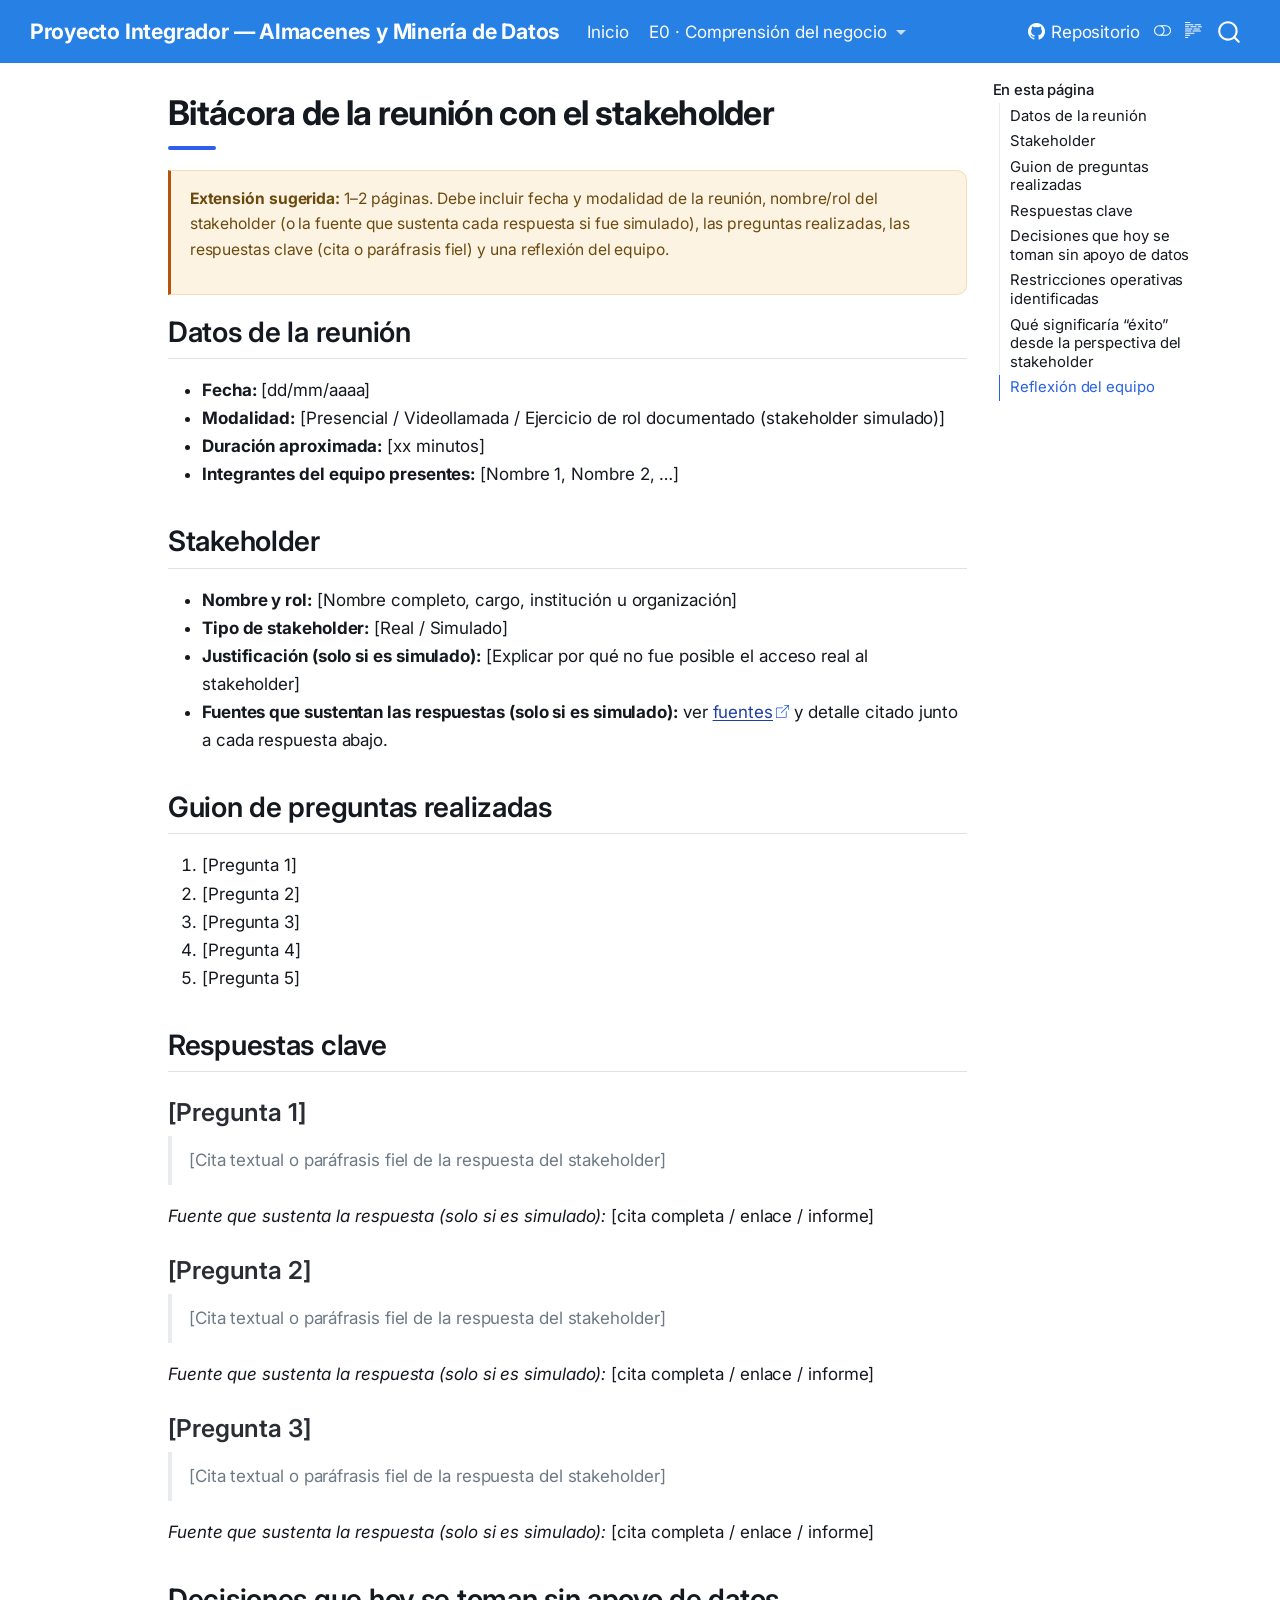
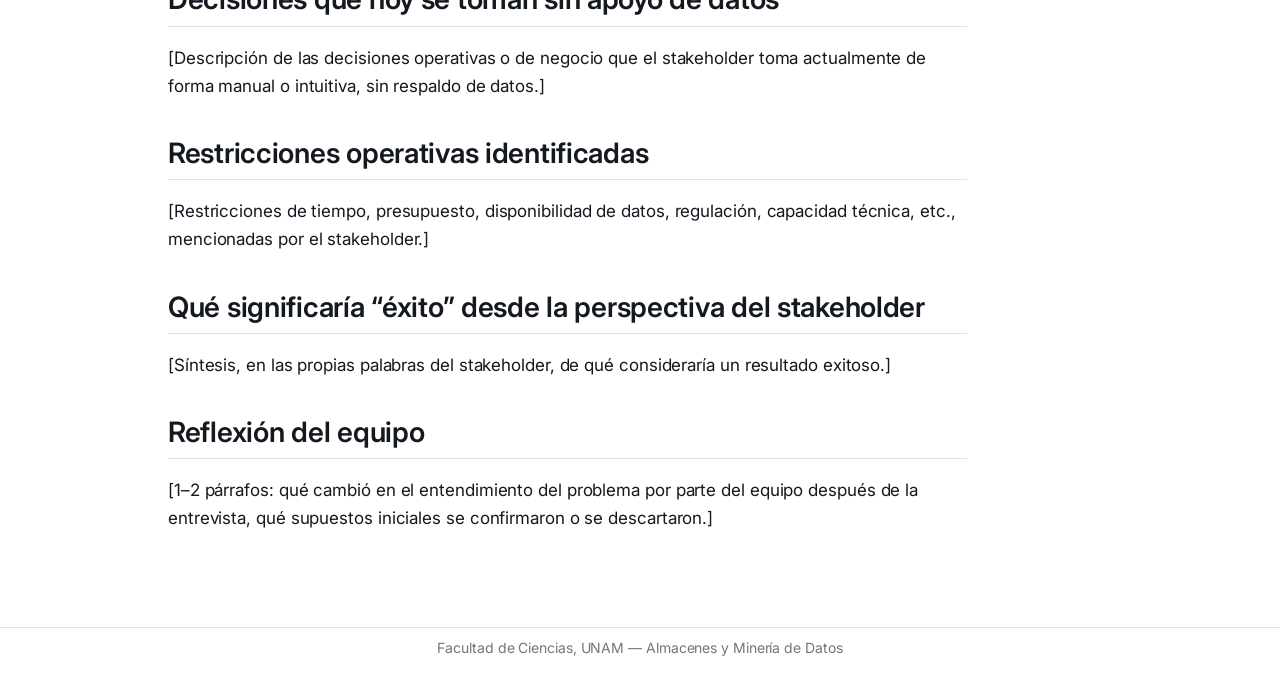
==== docs/entregas/E0_comprension_negocio/bitacora.html @ 03efceea "Agrega la URL de GitHub Pages en README y configuración del sitio" ====
<!DOCTYPE html>
<html xmlns="http://www.w3.org/1999/xhtml" lang="en" xml:lang="en"><head>

<meta charset="utf-8">
<meta name="generator" content="quarto-1.10.18">

<meta name="viewport" content="width=device-width, initial-scale=1.0, user-scalable=yes">


<title>Bitácora de la reunión con el stakeholder – Proyecto Integrador — Almacenes y Minería de Datos</title>
<style>
/* Default styles provided by pandoc.
** See https://pandoc.org/MANUAL.html#variables-for-html for config info.
*/
span.smallcaps{font-variant: small-caps;}
div.columns{display: flex; gap: 1.5em;}
div.column{flex: auto;}
@media screen {
div.columns{gap: min(4vw, 1.5em);}
div.column{overflow-x: auto;}
}
div.hanging-indent{margin-left: 1.5em; text-indent: -1.5em;}
ul.task-list{list-style: none;}
ul.task-list li input[type="checkbox"] {
  width: 0.8em;
  margin: 0 0.8em 0.2em -1em; /* quarto-specific, see https://github.com/quarto-dev/quarto-cli/issues/4556 */ 
  vertical-align: middle;
}
</style>


<script src="../../site_libs/quarto-nav/quarto-nav.js"></script>
<script src="../../site_libs/clipboard/clipboard.min.js"></script>
<script src="../../site_libs/quarto-search/autocomplete.umd.js"></script>
<script src="../../site_libs/quarto-search/fuse.min.js"></script>
<script src="../../site_libs/quarto-search/quarto-search.js"></script>
<meta name="quarto:offset" content="../../">
<script src="../../site_libs/quarto-html/quarto.js" type="module"></script>
<script src="../../site_libs/quarto-html/tabsets/tabsets.js" type="module"></script>
<script src="../../site_libs/quarto-html/popper.min.js"></script>
<script src="../../site_libs/quarto-html/tippy.umd.min.js"></script>
<script src="../../site_libs/quarto-html/anchor.min.js"></script>
<link href="../../site_libs/quarto-html/tippy.css" rel="stylesheet">
<link href="../../site_libs/quarto-html/quarto-syntax-highlighting-64a204ab8560d761af7679ceaba22944.css" rel="stylesheet" class="quarto-color-scheme" id="quarto-text-highlighting-styles">
<link href="../../site_libs/quarto-html/quarto-syntax-highlighting-dark-b85bc7c33db8c58e0ec93c3465666fed.css" rel="stylesheet" class="quarto-color-scheme quarto-color-alternate" id="quarto-text-highlighting-styles">
<link href="../../site_libs/quarto-html/quarto-syntax-highlighting-64a204ab8560d761af7679ceaba22944.css" rel="stylesheet" class="quarto-color-scheme-extra" id="quarto-text-highlighting-styles">
<script src="../../site_libs/bootstrap/bootstrap.min.js"></script>
<link href="../../site_libs/bootstrap/bootstrap-icons.css" rel="stylesheet">
<link href="../../site_libs/bootstrap/bootstrap-992c26c3758a33fb656dcbf149d3029e.min.css" rel="stylesheet" append-hash="true" class="quarto-color-scheme" id="quarto-bootstrap" data-mode="light">
<link href="../../site_libs/bootstrap/bootstrap-dark-83090dfd5af3d8a99019d929be71c9c3.min.css" rel="stylesheet" append-hash="true" class="quarto-color-scheme quarto-color-alternate" id="quarto-bootstrap" data-mode="dark">
<link href="../../site_libs/bootstrap/bootstrap-992c26c3758a33fb656dcbf149d3029e.min.css" rel="stylesheet" append-hash="true" class="quarto-color-scheme-extra" id="quarto-bootstrap" data-mode="light">
<script id="quarto-search-options" type="application/json">{
  "location": "navbar",
  "copy-button": false,
  "collapse-after": 3,
  "panel-placement": "end",
  "type": "overlay",
  "limit": 50,
  "keyboard-shortcut": [
    "f",
    "/",
    "s"
  ],
  "show-item-context": false,
  "language": {
    "search-no-results-text": "No results",
    "search-matching-documents-text": "matching documents",
    "search-copy-link-title": "Copy link to search",
    "search-hide-matches-text": "Hide additional matches",
    "search-more-match-text": "more match in this document",
    "search-more-matches-text": "more matches in this document",
    "search-clear-button-title": "Clear",
    "search-text-placeholder": "",
    "search-detached-cancel-button-title": "Cancel",
    "search-submit-button-title": "Submit",
    "search-label": "Search"
  }
}</script>
<style>html{ scroll-behavior: smooth; }</style>


<link rel="stylesheet" href="../../styles.css">
</head>

<body class="nav-fixed quarto-light"><script id="quarto-html-before-body" type="application/javascript">
    const toggleBodyColorMode = (bsSheetEl) => {
      const mode = bsSheetEl.getAttribute("data-mode");
      const bodyEl = window.document.querySelector("body");
      if (mode === "dark") {
        bodyEl.classList.add("quarto-dark");
        bodyEl.classList.remove("quarto-light");
      } else {
        bodyEl.classList.add("quarto-light");
        bodyEl.classList.remove("quarto-dark");
      }
    }
    const toggleBodyColorPrimary = () => {
      const bsSheetEl = window.document.querySelector("link#quarto-bootstrap:not([rel=disabled-stylesheet])");
      if (bsSheetEl) {
        toggleBodyColorMode(bsSheetEl);
      }
    }
    const setColorSchemeToggle = (alternate) => {
      const toggles = window.document.querySelectorAll('.quarto-color-scheme-toggle');
      for (let i=0; i < toggles.length; i++) {
        const toggle = toggles[i];
        if (toggle) {
          if (alternate) {
            toggle.classList.add("alternate");
          } else {
            toggle.classList.remove("alternate");
          }
        }
      }
    };
    const toggleColorMode = (alternate) => {
      // Switch the stylesheets
      const primaryStylesheets = window.document.querySelectorAll('link.quarto-color-scheme:not(.quarto-color-alternate)');
      const alternateStylesheets = window.document.querySelectorAll('link.quarto-color-scheme.quarto-color-alternate');
      manageTransitions('#quarto-margin-sidebar .nav-link', false);
      if (alternate) {
        // note: dark is layered on light, we don't disable primary!
        enableStylesheet(alternateStylesheets);
        for (const sheetNode of alternateStylesheets) {
          if (sheetNode.id === "quarto-bootstrap") {
            toggleBodyColorMode(sheetNode);
          }
        }
      } else {
        disableStylesheet(alternateStylesheets);
        enableStylesheet(primaryStylesheets)
        toggleBodyColorPrimary();
      }
      manageTransitions('#quarto-margin-sidebar .nav-link', true);
      // Switch the toggles
      setColorSchemeToggle(alternate)
      // Hack to workaround the fact that safari doesn't
      // properly recolor the scrollbar when toggling (#1455)
      if (navigator.userAgent.indexOf('Safari') > 0 && navigator.userAgent.indexOf('Chrome') == -1) {
        manageTransitions("body", false);
        window.scrollTo(0, 1);
        setTimeout(() => {
          window.scrollTo(0, 0);
          manageTransitions("body", true);
        }, 40);
      }
    }
    const disableStylesheet = (stylesheets) => {
      for (let i=0; i < stylesheets.length; i++) {
        const stylesheet = stylesheets[i];
        stylesheet.rel = 'disabled-stylesheet';
      }
    }
    const enableStylesheet = (stylesheets) => {
      for (let i=0; i < stylesheets.length; i++) {
        const stylesheet = stylesheets[i];
        if(stylesheet.rel !== 'stylesheet') { // for Chrome, which will still FOUC without this check
          stylesheet.rel = 'stylesheet';
        }
      }
    }
    const manageTransitions = (selector, allowTransitions) => {
      const els = window.document.querySelectorAll(selector);
      for (let i=0; i < els.length; i++) {
        const el = els[i];
        if (allowTransitions) {
          el.classList.remove('notransition');
        } else {
          el.classList.add('notransition');
        }
      }
    }
    const isFileUrl = () => {
      return window.location.protocol === 'file:';
    }
    const hasAlternateSentinel = () => {
      let styleSentinel = getColorSchemeSentinel();
      if (styleSentinel !== null) {
        return styleSentinel === "alternate";
      } else {
        return false;
      }
    }
    const setStyleSentinel = (alternate) => {
      const value = alternate ? "alternate" : "default";
      if (!isFileUrl()) {
        window.localStorage.setItem("quarto-color-scheme", value);
      } else {
        localAlternateSentinel = value;
      }
    }
    const getColorSchemeSentinel = () => {
      if (!isFileUrl()) {
        const storageValue = window.localStorage.getItem("quarto-color-scheme");
        return storageValue != null ? storageValue : localAlternateSentinel;
      } else {
        return localAlternateSentinel;
      }
    }
    const toggleGiscusIfUsed = (isAlternate, darkModeDefault) => {
      const baseTheme = document.querySelector('#giscus-base-theme')?.value ?? 'light';
      const alternateTheme = document.querySelector('#giscus-alt-theme')?.value ?? 'dark';
      let newTheme = '';
      if(authorPrefersDark) {
        newTheme = isAlternate ? baseTheme : alternateTheme;
      } else {
        newTheme = isAlternate ? alternateTheme : baseTheme;
      }
      const changeGiscusTheme = () => {
        // From: https://github.com/giscus/giscus/issues/336
        const sendMessage = (message) => {
          const iframe = document.querySelector('iframe.giscus-frame');
          if (!iframe) return;
          iframe.contentWindow.postMessage({ giscus: message }, 'https://giscus.app');
        }
        sendMessage({
          setConfig: {
            theme: newTheme
          }
        });
      }
      const isGiscussLoaded = window.document.querySelector('iframe.giscus-frame') !== null;
      if (isGiscussLoaded) {
        changeGiscusTheme();
      }
    };
    const authorPrefersDark = false;
    const darkModeDefault = authorPrefersDark;
      document.querySelector('link#quarto-text-highlighting-styles.quarto-color-scheme-extra').rel = 'disabled-stylesheet';
      document.querySelector('link#quarto-bootstrap.quarto-color-scheme-extra').rel = 'disabled-stylesheet';
    let localAlternateSentinel = darkModeDefault ? 'alternate' : 'default';
    // Dark / light mode switch
    window.quartoToggleColorScheme = () => {
      // Read the current dark / light value
      let toAlternate = !hasAlternateSentinel();
      toggleColorMode(toAlternate);
      setStyleSentinel(toAlternate);
      toggleGiscusIfUsed(toAlternate, darkModeDefault);
      window.dispatchEvent(new Event('resize'));
    };
    // Switch to dark mode if need be
    if (hasAlternateSentinel()) {
      toggleColorMode(true);
    } else {
      toggleColorMode(false);
    }
  </script>

<div id="quarto-search-results"></div>
  <header id="quarto-header" class="headroom fixed-top">
    <nav class="navbar navbar-expand-lg " data-bs-theme="dark">
      <div class="navbar-container container-fluid">
      <div class="navbar-brand-container mx-auto">
    <a class="navbar-brand" href="../../index.html">
    <span class="navbar-title">Proyecto Integrador — Almacenes y Minería de Datos</span>
    </a>
  </div>
            <div id="quarto-search" class="" title="Search"></div>
          <button class="navbar-toggler" type="button" data-bs-toggle="collapse" data-bs-target="#navbarCollapse" aria-controls="navbarCollapse" role="menu" aria-expanded="false" aria-label="Toggle navigation" onclick="if (window.quartoToggleHeadroom) { window.quartoToggleHeadroom(); }">
  <span class="navbar-toggler-icon"></span>
</button>
          <div class="collapse navbar-collapse" id="navbarCollapse">
            <ul class="navbar-nav navbar-nav-scroll me-auto">
  <li class="nav-item">
    <a class="nav-link" href="../../index.html"> 
<span class="menu-text">Inicio</span></a>
  </li>  
  <li class="nav-item dropdown ">
    <a class="nav-link dropdown-toggle" href="#" id="nav-menu-e0-·-comprensión-del-negocio" role="link" data-bs-toggle="dropdown" aria-expanded="false">
 <span class="menu-text">E0 · Comprensión del negocio</span>
    </a>
    <ul class="dropdown-menu" aria-labelledby="nav-menu-e0-·-comprensión-del-negocio">    
        <li>
    <a class="dropdown-item" href="../../entregas/E0_comprension_negocio/bitacora.html">
 <span class="dropdown-text">Bitácora del stakeholder</span></a>
  </li>  
        <li>
    <a class="dropdown-item" href="../../entregas/E0_comprension_negocio/canvas.html">
 <span class="dropdown-text">Business Understanding Canvas</span></a>
  </li>  
        <li>
    <a class="dropdown-item" href="../../entregas/E0_comprension_negocio/preguntas.html">
 <span class="dropdown-text">Preguntas de investigación</span></a>
  </li>  
        <li>
    <a class="dropdown-item" href="../../entregas/E0_comprension_negocio/criterio_exito.html">
 <span class="dropdown-text">Criterio de éxito</span></a>
  </li>  
        <li>
    <a class="dropdown-item" href="../../entregas/E0_comprension_negocio/riesgos_supuestos.html">
 <span class="dropdown-text">Riesgos y supuestos</span></a>
  </li>  
        <li>
    <a class="dropdown-item" href="../../entregas/E0_comprension_negocio/uso_ia.html">
 <span class="dropdown-text">Uso de herramientas de IA</span></a>
  </li>  
    </ul>
  </li>
</ul>
            <ul class="navbar-nav navbar-nav-scroll ms-auto">
  <li class="nav-item">
    <a class="nav-link" href="https://github.com/jzarcoo/almacenes-mineria-proyecto"> <i class="bi bi-github" role="img">
</i> 
<span class="menu-text">Repositorio</span></a>
  </li>  
</ul>
          </div> <!-- /navcollapse -->
            <div class="quarto-navbar-tools">
  <a href="" class="quarto-color-scheme-toggle quarto-navigation-tool  px-1" onclick="window.quartoToggleColorScheme(); return false;" title="Toggle dark mode"><i class="bi"></i></a>
  <a href="" class="quarto-reader-toggle quarto-navigation-tool px-1" onclick="window.quartoToggleReader(); return false;" title="Toggle reader mode">
  <div class="quarto-reader-toggle-btn">
  <i class="bi"></i>
  </div>
</a>
</div>
      </div> <!-- /container-fluid -->
    </nav>
</header>
<!-- content -->
<div id="quarto-content" class="quarto-container page-columns page-rows-contents page-layout-article page-navbar">
<!-- sidebar -->
<!-- margin-sidebar -->
    <div id="quarto-margin-sidebar" class="sidebar margin-sidebar">
        <nav id="TOC" role="doc-toc" class="toc-active">
    <h2 id="toc-title">En esta página</h2>
   
  <ul>
  <li><a href="#datos-de-la-reunión" id="toc-datos-de-la-reunión" class="nav-link active" data-scroll-target="#datos-de-la-reunión">Datos de la reunión</a></li>
  <li><a href="#stakeholder" id="toc-stakeholder" class="nav-link" data-scroll-target="#stakeholder">Stakeholder</a></li>
  <li><a href="#guion-de-preguntas-realizadas" id="toc-guion-de-preguntas-realizadas" class="nav-link" data-scroll-target="#guion-de-preguntas-realizadas">Guion de preguntas realizadas</a></li>
  <li><a href="#respuestas-clave" id="toc-respuestas-clave" class="nav-link" data-scroll-target="#respuestas-clave">Respuestas clave</a>
  <ul class="collapse">
  <li><a href="#pregunta-1" id="toc-pregunta-1" class="nav-link" data-scroll-target="#pregunta-1">[Pregunta 1]</a></li>
  <li><a href="#pregunta-2" id="toc-pregunta-2" class="nav-link" data-scroll-target="#pregunta-2">[Pregunta 2]</a></li>
  <li><a href="#pregunta-3" id="toc-pregunta-3" class="nav-link" data-scroll-target="#pregunta-3">[Pregunta 3]</a></li>
  </ul></li>
  <li><a href="#decisiones-que-hoy-se-toman-sin-apoyo-de-datos" id="toc-decisiones-que-hoy-se-toman-sin-apoyo-de-datos" class="nav-link" data-scroll-target="#decisiones-que-hoy-se-toman-sin-apoyo-de-datos">Decisiones que hoy se toman sin apoyo de datos</a></li>
  <li><a href="#restricciones-operativas-identificadas" id="toc-restricciones-operativas-identificadas" class="nav-link" data-scroll-target="#restricciones-operativas-identificadas">Restricciones operativas identificadas</a></li>
  <li><a href="#qué-significaría-éxito-desde-la-perspectiva-del-stakeholder" id="toc-qué-significaría-éxito-desde-la-perspectiva-del-stakeholder" class="nav-link" data-scroll-target="#qué-significaría-éxito-desde-la-perspectiva-del-stakeholder">Qué significaría “éxito” desde la perspectiva del stakeholder</a></li>
  <li><a href="#reflexión-del-equipo" id="toc-reflexión-del-equipo" class="nav-link" data-scroll-target="#reflexión-del-equipo">Reflexión del equipo</a></li>
  </ul>
</nav>
    </div>
<!-- main -->
<main class="content" id="quarto-document-content">


<header id="title-block-header" class="quarto-title-block default">
<div class="quarto-title">
<h1 class="title">Bitácora de la reunión con el stakeholder</h1>
</div>



<div class="quarto-title-meta">

    
  
    
  </div>
  


</header>


<div class="todo">
<p><strong>Extensión sugerida:</strong> 1–2 páginas. Debe incluir fecha y modalidad de la reunión, nombre/rol del stakeholder (o la fuente que sustenta cada respuesta si fue simulado), las preguntas realizadas, las respuestas clave (cita o paráfrasis fiel) y una reflexión del equipo.</p>
</div>
<section id="datos-de-la-reunión" class="level2">
<h2 class="anchored" data-anchor-id="datos-de-la-reunión">Datos de la reunión</h2>
<ul>
<li><strong>Fecha:</strong> [dd/mm/aaaa]</li>
<li><strong>Modalidad:</strong> [Presencial / Videollamada / Ejercicio de rol documentado (stakeholder simulado)]</li>
<li><strong>Duración aproximada:</strong> [xx minutos]</li>
<li><strong>Integrantes del equipo presentes:</strong> [Nombre 1, Nombre 2, …]</li>
</ul>
</section>
<section id="stakeholder" class="level2">
<h2 class="anchored" data-anchor-id="stakeholder">Stakeholder</h2>
<ul>
<li><strong>Nombre y rol:</strong> [Nombre completo, cargo, institución u organización]</li>
<li><strong>Tipo de stakeholder:</strong> [Real / Simulado]</li>
<li><strong>Justificación (solo si es simulado):</strong> [Explicar por qué no fue posible el acceso real al stakeholder]</li>
<li><strong>Fuentes que sustentan las respuestas (solo si es simulado):</strong> ver <a href="fuentes/">fuentes</a> y detalle citado junto a cada respuesta abajo.</li>
</ul>
</section>
<section id="guion-de-preguntas-realizadas" class="level2">
<h2 class="anchored" data-anchor-id="guion-de-preguntas-realizadas">Guion de preguntas realizadas</h2>
<ol type="1">
<li>[Pregunta 1]</li>
<li>[Pregunta 2]</li>
<li>[Pregunta 3]</li>
<li>[Pregunta 4]</li>
<li>[Pregunta 5]</li>
</ol>
</section>
<section id="respuestas-clave" class="level2">
<h2 class="anchored" data-anchor-id="respuestas-clave">Respuestas clave</h2>
<section id="pregunta-1" class="level3">
<h3 class="anchored" data-anchor-id="pregunta-1">[Pregunta 1]</h3>
<blockquote class="blockquote">
<p>[Cita textual o paráfrasis fiel de la respuesta del stakeholder]</p>
</blockquote>
<p><em>Fuente que sustenta la respuesta (solo si es simulado):</em> [cita completa / enlace / informe]</p>
</section>
<section id="pregunta-2" class="level3">
<h3 class="anchored" data-anchor-id="pregunta-2">[Pregunta 2]</h3>
<blockquote class="blockquote">
<p>[Cita textual o paráfrasis fiel de la respuesta del stakeholder]</p>
</blockquote>
<p><em>Fuente que sustenta la respuesta (solo si es simulado):</em> [cita completa / enlace / informe]</p>
</section>
<section id="pregunta-3" class="level3">
<h3 class="anchored" data-anchor-id="pregunta-3">[Pregunta 3]</h3>
<blockquote class="blockquote">
<p>[Cita textual o paráfrasis fiel de la respuesta del stakeholder]</p>
</blockquote>
<p><em>Fuente que sustenta la respuesta (solo si es simulado):</em> [cita completa / enlace / informe]</p>
</section>
</section>
<section id="decisiones-que-hoy-se-toman-sin-apoyo-de-datos" class="level2">
<h2 class="anchored" data-anchor-id="decisiones-que-hoy-se-toman-sin-apoyo-de-datos">Decisiones que hoy se toman sin apoyo de datos</h2>
<p>[Descripción de las decisiones operativas o de negocio que el stakeholder toma actualmente de forma manual o intuitiva, sin respaldo de datos.]</p>
</section>
<section id="restricciones-operativas-identificadas" class="level2">
<h2 class="anchored" data-anchor-id="restricciones-operativas-identificadas">Restricciones operativas identificadas</h2>
<p>[Restricciones de tiempo, presupuesto, disponibilidad de datos, regulación, capacidad técnica, etc., mencionadas por el stakeholder.]</p>
</section>
<section id="qué-significaría-éxito-desde-la-perspectiva-del-stakeholder" class="level2">
<h2 class="anchored" data-anchor-id="qué-significaría-éxito-desde-la-perspectiva-del-stakeholder">Qué significaría “éxito” desde la perspectiva del stakeholder</h2>
<p>[Síntesis, en las propias palabras del stakeholder, de qué consideraría un resultado exitoso.]</p>
</section>
<section id="reflexión-del-equipo" class="level2">
<h2 class="anchored" data-anchor-id="reflexión-del-equipo">Reflexión del equipo</h2>
<p>[1–2 párrafos: qué cambió en el entendimiento del problema por parte del equipo después de la entrevista, qué supuestos iniciales se confirmaron o se descartaron.]</p>


</section>

<a onclick="window.scrollTo(0, 0); return false;" role="button" id="quarto-back-to-top"><i class="bi bi-arrow-up"></i> Back to top</a></main> <!-- /main -->
<script id="quarto-html-after-body" type="application/javascript">
  window.document.addEventListener("DOMContentLoaded", function (event) {
    // Ensure there is a toggle, if there isn't float one in the top right
    if (window.document.querySelector('.quarto-color-scheme-toggle') === null) {
      const a = window.document.createElement('a');
      a.classList.add('top-right');
      a.classList.add('quarto-color-scheme-toggle');
      a.href = "";
      a.onclick = function() { try { window.quartoToggleColorScheme(); } catch {} return false; };
      const i = window.document.createElement("i");
      i.classList.add('bi');
      a.appendChild(i);
      window.document.body.appendChild(a);
    }
    setColorSchemeToggle(hasAlternateSentinel())
    const icon = "";
    const anchorJS = new window.AnchorJS();
    anchorJS.options = {
      placement: 'right',
      icon: icon
    };
    anchorJS.add('.anchored');
    const isCodeAnnotation = (el) => {
      for (const clz of el.classList) {
        if (clz.startsWith('code-annotation-')) {                     
          return true;
        }
      }
      return false;
    }
    const onCopySuccess = function(e) {
      // button target
      const button = e.trigger;
      // don't keep focus
      button.blur();
      // flash "checked"
      button.classList.add('code-copy-button-checked');
      var currentTitle = button.getAttribute("title");
      button.setAttribute("title", "Copied!");
      let tooltip;
      if (window.bootstrap) {
        button.setAttribute("data-bs-toggle", "tooltip");
        button.setAttribute("data-bs-placement", "left");
        button.setAttribute("data-bs-title", "Copied!");
        tooltip = new bootstrap.Tooltip(button, 
          { trigger: "manual", 
            customClass: "code-copy-button-tooltip",
            offset: [0, -8]});
        tooltip.show();    
      }
      setTimeout(function() {
        if (tooltip) {
          tooltip.hide();
          button.removeAttribute("data-bs-title");
          button.removeAttribute("data-bs-toggle");
          button.removeAttribute("data-bs-placement");
        }
        button.setAttribute("title", currentTitle);
        button.classList.remove('code-copy-button-checked');
      }, 1000);
      // clear code selection
      e.clearSelection();
    }
    const getTextToCopy = function(trigger) {
      const outerScaffold = trigger.parentElement.cloneNode(true);
      const codeEl = outerScaffold.querySelector('code');
      for (const childEl of codeEl.children) {
        if (isCodeAnnotation(childEl)) {
          childEl.remove();
        }
      }
      return codeEl.innerText;
    }
    const clipboard = new window.ClipboardJS('.code-copy-button:not([data-in-quarto-modal])', {
      text: getTextToCopy
    });
    clipboard.on('success', onCopySuccess);
    if (window.document.getElementById('quarto-embedded-source-code-modal')) {
      const clipboardModal = new window.ClipboardJS('.code-copy-button[data-in-quarto-modal]', {
        text: getTextToCopy,
        container: window.document.getElementById('quarto-embedded-source-code-modal')
      });
      clipboardModal.on('success', onCopySuccess);
    }
      var localhostRegex = new RegExp(/^(?:http|https):\/\/localhost\:?[0-9]*\//);
      var mailtoRegex = new RegExp(/^mailto:/);
        var filterRegex = new RegExp("https:\/\/jzarcoo\.github\.io\/almacenes-mineria-proyecto\/");
      var isInternal = (href) => {
          return filterRegex.test(href) || localhostRegex.test(href) || mailtoRegex.test(href);
      }
      // Inspect non-navigation links and adorn them if external
     var links = window.document.querySelectorAll('a[href]:not(.nav-link):not(.navbar-brand):not(.toc-action):not(.sidebar-link):not(.sidebar-item-toggle):not(.pagination-link):not(.no-external):not([aria-hidden]):not(.dropdown-item):not(.quarto-navigation-tool):not(.about-link)');
      for (var i=0; i<links.length; i++) {
        const link = links[i];
        if (!isInternal(link.href)) {
          // undo the damage that might have been done by quarto-nav.js in the case of
          // links that we want to consider external
          if (link.dataset.originalHref !== undefined) {
            link.href = link.dataset.originalHref;
          }
            // target, if specified
            link.setAttribute("target", "_blank");
            if (link.getAttribute("rel") === null) {
              link.setAttribute("rel", "noopener");
            }
            // default icon
            link.classList.add("external");
        }
      }
    function tippyHover(el, contentFn, onTriggerFn, onUntriggerFn) {
      const config = {
        allowHTML: true,
        maxWidth: 500,
        delay: 100,
        arrow: false,
        appendTo: function(el) {
            return el.parentElement;
        },
        interactive: true,
        interactiveBorder: 10,
        theme: 'quarto',
        placement: 'bottom-start',
      };
      if (contentFn) {
        config.content = contentFn;
      }
      if (onTriggerFn) {
        config.onTrigger = onTriggerFn;
      }
      if (onUntriggerFn) {
        config.onUntrigger = onUntriggerFn;
      }
      window.tippy(el, config); 
    }
    const noterefs = window.document.querySelectorAll('a[role="doc-noteref"]');
    for (var i=0; i<noterefs.length; i++) {
      const ref = noterefs[i];
      tippyHover(ref, function() {
        // use id or data attribute instead here
        let href = ref.getAttribute('data-footnote-href') || ref.getAttribute('href');
        try { href = new URL(href).hash; } catch {}
        const id = href.replace(/^#\/?/, "");
        const note = window.document.getElementById(id);
        if (note) {
          return note.innerHTML;
        } else {
          return "";
        }
      });
    }
    const xrefs = window.document.querySelectorAll('a.quarto-xref');
    const processXRef = (id, note) => {
      // Strip column container classes
      const stripColumnClz = (el) => {
        el.classList.remove("page-full", "page-columns");
        if (el.children) {
          for (const child of el.children) {
            stripColumnClz(child);
          }
        }
      }
      stripColumnClz(note)
      if (id === null || id.startsWith('sec-')) {
        // Special case sections, only their first couple elements
        const container = document.createElement("div");
        if (note.children && note.children.length > 2) {
          container.appendChild(note.children[0].cloneNode(true));
          for (let i = 1; i < note.children.length; i++) {
            const child = note.children[i];
            if (child.tagName === "P" && child.innerText === "") {
              continue;
            } else {
              container.appendChild(child.cloneNode(true));
              break;
            }
          }
          if (window.Quarto?.typesetMath) {
            window.Quarto.typesetMath(container);
          }
          return container.innerHTML
        } else {
          if (window.Quarto?.typesetMath) {
            window.Quarto.typesetMath(note);
          }
          return note.innerHTML;
        }
      } else {
        // Remove any anchor links if they are present
        const anchorLink = note.querySelector('a.anchorjs-link');
        if (anchorLink) {
          anchorLink.remove();
        }
        if (window.Quarto?.typesetMath) {
          window.Quarto.typesetMath(note);
        }
        if (note.classList.contains("callout")) {
          return note.outerHTML;
        } else {
          return note.innerHTML;
        }
      }
    }
    for (var i=0; i<xrefs.length; i++) {
      const xref = xrefs[i];
      tippyHover(xref, undefined, function(instance) {
        instance.disable();
        let url = xref.getAttribute('href');
        let hash = undefined; 
        if (url.startsWith('#')) {
          hash = url;
        } else {
          try { hash = new URL(url).hash; } catch {}
        }
        if (hash) {
          const id = hash.replace(/^#\/?/, "");
          const note = window.document.getElementById(id);
          if (note !== null) {
            try {
              const html = processXRef(id, note.cloneNode(true));
              instance.setContent(html);
            } finally {
              instance.enable();
              instance.show();
            }
          } else {
            // See if we can fetch this
            fetch(url.split('#')[0])
            .then(res => res.text())
            .then(html => {
              const parser = new DOMParser();
              const htmlDoc = parser.parseFromString(html, "text/html");
              const note = htmlDoc.getElementById(id);
              if (note !== null) {
                const html = processXRef(id, note);
                instance.setContent(html);
              } 
            }).finally(() => {
              instance.enable();
              instance.show();
            });
          }
        } else {
          // See if we can fetch a full url (with no hash to target)
          // This is a special case and we should probably do some content thinning / targeting
          fetch(url)
          .then(res => res.text())
          .then(html => {
            const parser = new DOMParser();
            const htmlDoc = parser.parseFromString(html, "text/html");
            const note = htmlDoc.querySelector('main.content');
            if (note !== null) {
              // This should only happen for chapter cross references
              // (since there is no id in the URL)
              // remove the first header
              if (note.children.length > 0 && note.children[0].tagName === "HEADER") {
                note.children[0].remove();
              }
              const html = processXRef(null, note);
              instance.setContent(html);
            } 
          }).finally(() => {
            instance.enable();
            instance.show();
          });
        }
      }, function(instance) {
      });
    }
        let selectedAnnoteEl;
        const selectorForAnnotation = ( cell, annotation) => {
          let cellAttr = 'data-code-cell="' + cell + '"';
          let lineAttr = 'data-code-annotation="' +  annotation + '"';
          const selector = 'span[' + cellAttr + '][' + lineAttr + ']';
          return selector;
        }
        const selectCodeLines = (annoteEl) => {
          const doc = window.document;
          const targetCell = annoteEl.getAttribute("data-target-cell");
          const targetAnnotation = annoteEl.getAttribute("data-target-annotation");
          const annoteSpan = window.document.querySelector(selectorForAnnotation(targetCell, targetAnnotation));
          const lines = annoteSpan.getAttribute("data-code-lines").split(",");
          const lineIds = lines.map((line) => {
            return targetCell + "-" + line;
          })
          let top = null;
          let height = null;
          let parent = null;
          if (lineIds.length > 0) {
              //compute the position of the single el (top and bottom and make a div)
              const el = window.document.getElementById(lineIds[0]);
              top = el.offsetTop;
              height = el.offsetHeight;
              parent = el.parentElement.parentElement;
            if (lineIds.length > 1) {
              const lastEl = window.document.getElementById(lineIds[lineIds.length - 1]);
              const bottom = lastEl.offsetTop + lastEl.offsetHeight;
              height = bottom - top;
            }
            if (top !== null && height !== null && parent !== null) {
              // cook up a div (if necessary) and position it 
              let div = window.document.getElementById("code-annotation-line-highlight");
              if (div === null) {
                div = window.document.createElement("div");
                div.setAttribute("id", "code-annotation-line-highlight");
                div.style.position = 'absolute';
                parent.appendChild(div);
              }
              div.style.top = top - 2 + "px";
              div.style.height = height + 4 + "px";
              div.style.left = 0;
              let gutterDiv = window.document.getElementById("code-annotation-line-highlight-gutter");
              if (gutterDiv === null) {
                gutterDiv = window.document.createElement("div");
                gutterDiv.setAttribute("id", "code-annotation-line-highlight-gutter");
                gutterDiv.style.position = 'absolute';
                const codeCell = window.document.getElementById(targetCell);
                const gutter = codeCell.querySelector('.code-annotation-gutter');
                gutter.appendChild(gutterDiv);
              }
              gutterDiv.style.top = top - 2 + "px";
              gutterDiv.style.height = height + 4 + "px";
            }
            selectedAnnoteEl = annoteEl;
          }
        };
        const unselectCodeLines = () => {
          const elementsIds = ["code-annotation-line-highlight", "code-annotation-line-highlight-gutter"];
          elementsIds.forEach((elId) => {
            const div = window.document.getElementById(elId);
            if (div) {
              div.remove();
            }
          });
          selectedAnnoteEl = undefined;
        };
          // Handle positioning of the toggle
      window.addEventListener(
        "resize",
        throttle(() => {
          elRect = undefined;
          if (selectedAnnoteEl) {
            selectCodeLines(selectedAnnoteEl);
          }
        }, 10)
      );
      function throttle(fn, ms) {
      let throttle = false;
      let timer;
        return (...args) => {
          if(!throttle) { // first call gets through
              fn.apply(this, args);
              throttle = true;
          } else { // all the others get throttled
              if(timer) clearTimeout(timer); // cancel #2
              timer = setTimeout(() => {
                fn.apply(this, args);
                timer = throttle = false;
              }, ms);
          }
        };
      }
        // Attach click handler to the DT
        const annoteDls = window.document.querySelectorAll('dt[data-target-cell]');
        for (const annoteDlNode of annoteDls) {
          annoteDlNode.addEventListener('click', (event) => {
            const clickedEl = event.target;
            if (clickedEl !== selectedAnnoteEl) {
              unselectCodeLines();
              const activeEl = window.document.querySelector('dt[data-target-cell].code-annotation-active');
              if (activeEl) {
                activeEl.classList.remove('code-annotation-active');
              }
              selectCodeLines(clickedEl);
              clickedEl.classList.add('code-annotation-active');
            } else {
              // Unselect the line
              unselectCodeLines();
              clickedEl.classList.remove('code-annotation-active');
            }
          });
        }
    const findCites = (el) => {
      const parentEl = el.parentElement;
      if (parentEl) {
        const cites = parentEl.dataset.cites;
        if (cites) {
          return {
            el,
            cites: cites.split(' ')
          };
        } else {
          return findCites(el.parentElement)
        }
      } else {
        return undefined;
      }
    };
    var bibliorefs = window.document.querySelectorAll('a[role="doc-biblioref"]');
    for (var i=0; i<bibliorefs.length; i++) {
      const ref = bibliorefs[i];
      const citeInfo = findCites(ref);
      if (citeInfo) {
        tippyHover(citeInfo.el, function() {
          var popup = window.document.createElement('div');
          citeInfo.cites.forEach(function(cite) {
            var citeDiv = window.document.createElement('div');
            citeDiv.classList.add('hanging-indent');
            citeDiv.classList.add('csl-entry');
            var biblioDiv = window.document.getElementById('ref-' + cite);
            if (biblioDiv) {
              citeDiv.innerHTML = biblioDiv.innerHTML;
            }
            popup.appendChild(citeDiv);
          });
          return popup.innerHTML;
        });
      }
    }
  });
  </script>
</div> <!-- /content -->
<footer class="footer">
  <div class="nav-footer">
    <div class="nav-footer-left">
      &nbsp;
    </div>   
    <div class="nav-footer-center">
<p>Facultad de Ciencias, UNAM — Almacenes y Minería de Datos</p>
</div>
    <div class="nav-footer-right">
      &nbsp;
    </div>
  </div>
</footer>




<script src="../../site_libs/quarto-html/zenscroll-min.js"></script>
</body></html>
---- docs/site_libs/quarto-html/tippy.css ----
.tippy-box[data-animation=fade][data-state=hidden]{opacity:0}[data-tippy-root]{max-width:calc(100vw - 10px)}.tippy-box{position:relative;background-color:#333;color:#fff;border-radius:4px;font-size:14px;line-height:1.4;white-space:normal;outline:0;transition-property:transform,visibility,opacity}.tippy-box[data-placement^=top]>.tippy-arrow{bottom:0}.tippy-box[data-placement^=top]>.tippy-arrow:before{bottom:-7px;left:0;border-width:8px 8px 0;border-top-color:initial;transform-origin:center top}.tippy-box[data-placement^=bottom]>.tippy-arrow{top:0}.tippy-box[data-placement^=bottom]>.tippy-arrow:before{top:-7px;left:0;border-width:0 8px 8px;border-bottom-color:initial;transform-origin:center bottom}.tippy-box[data-placement^=left]>.tippy-arrow{right:0}.tippy-box[data-placement^=left]>.tippy-arrow:before{border-width:8px 0 8px 8px;border-left-color:initial;right:-7px;transform-origin:center left}.tippy-box[data-placement^=right]>.tippy-arrow{left:0}.tippy-box[data-placement^=right]>.tippy-arrow:before{left:-7px;border-width:8px 8px 8px 0;border-right-color:initial;transform-origin:center right}.tippy-box[data-inertia][data-state=visible]{transition-timing-function:cubic-bezier(.54,1.5,.38,1.11)}.tippy-arrow{width:16px;height:16px;color:#333}.tippy-arrow:before{content:"";position:absolute;border-color:transparent;border-style:solid}.tippy-content{position:relative;padding:5px 9px;z-index:1}
---- docs/site_libs/quarto-html/quarto-syntax-highlighting-64a204ab8560d761af7679ceaba22944.css ----
/* quarto syntax highlight colors */
:root {
  --quarto-hl-ot-color: #003B4F;
  --quarto-hl-at-color: #657422;
  --quarto-hl-ss-color: #20794D;
  --quarto-hl-an-color: #5E5E5E;
  --quarto-hl-fu-color: #4758AB;
  --quarto-hl-st-color: #20794D;
  --quarto-hl-cf-color: #003B4F;
  --quarto-hl-op-color: #5E5E5E;
  --quarto-hl-er-color: #AD0000;
  --quarto-hl-bn-color: #AD0000;
  --quarto-hl-al-color: #AD0000;
  --quarto-hl-va-color: #111111;
  --quarto-hl-bu-color: inherit;
  --quarto-hl-ex-color: inherit;
  --quarto-hl-pp-color: #AD0000;
  --quarto-hl-in-color: #5E5E5E;
  --quarto-hl-vs-color: #20794D;
  --quarto-hl-wa-color: #5E5E5E;
  --quarto-hl-do-color: #5E5E5E;
  --quarto-hl-im-color: #00769E;
  --quarto-hl-ch-color: #20794D;
  --quarto-hl-dt-color: #AD0000;
  --quarto-hl-fl-color: #AD0000;
  --quarto-hl-co-color: #5E5E5E;
  --quarto-hl-cv-color: #5E5E5E;
  --quarto-hl-cn-color: #8f5902;
  --quarto-hl-sc-color: #5E5E5E;
  --quarto-hl-dv-color: #AD0000;
  --quarto-hl-kw-color: #003B4F;
}

/* other quarto variables */
:root {
  --quarto-font-monospace: SFMono-Regular, Menlo, Monaco, Consolas, "Liberation Mono", "Courier New", monospace;
}

/* syntax highlight based on Pandoc's rules */
pre > code.sourceCode > span {
  color: #003B4F;
}

code.sourceCode > span {
  color: #003B4F;
}

div.sourceCode,
div.sourceCode pre.sourceCode {
  color: #003B4F;
}

/* Normal */
code span {
  color: #003B4F;
}

/* Alert */
code span.al {
  color: #AD0000;
  font-style: inherit;
}

/* Annotation */
code span.an {
  color: #5E5E5E;
  font-style: inherit;
}

/* Attribute */
code span.at {
  color: #657422;
  font-style: inherit;
}

/* BaseN */
code span.bn {
  color: #AD0000;
  font-style: inherit;
}

/* BuiltIn */
code span.bu {
  font-style: inherit;
}

/* ControlFlow */
code span.cf {
  color: #003B4F;
  font-weight: bold;
  font-style: inherit;
}

/* Char */
code span.ch {
  color: #20794D;
  font-style: inherit;
}

/* Constant */
code span.cn {
  color: #8f5902;
  font-style: inherit;
}

/* Comment */
code span.co {
  color: #5E5E5E;
  font-style: inherit;
}

/* CommentVar */
code span.cv {
  color: #5E5E5E;
  font-style: italic;
}

/* Documentation */
code span.do {
  color: #5E5E5E;
  font-style: italic;
}

/* DataType */
code span.dt {
  color: #AD0000;
  font-style: inherit;
}

/* DecVal */
code span.dv {
  color: #AD0000;
  font-style: inherit;
}

/* Error */
code span.er {
  color: #AD0000;
  font-style: inherit;
}

/* Extension */
code span.ex {
  font-style: inherit;
}

/* Float */
code span.fl {
  color: #AD0000;
  font-style: inherit;
}

/* Function */
code span.fu {
  color: #4758AB;
  font-style: inherit;
}

/* Import */
code span.im {
  color: #00769E;
  font-style: inherit;
}

/* Information */
code span.in {
  color: #5E5E5E;
  font-style: inherit;
}

/* Keyword */
code span.kw {
  color: #003B4F;
  font-weight: bold;
  font-style: inherit;
}

/* Operator */
code span.op {
  color: #5E5E5E;
  font-style: inherit;
}

/* Other */
code span.ot {
  color: #003B4F;
  font-style: inherit;
}

/* Preprocessor */
code span.pp {
  color: #AD0000;
  font-style: inherit;
}

/* SpecialChar */
code span.sc {
  color: #5E5E5E;
  font-style: inherit;
}

/* SpecialString */
code span.ss {
  color: #20794D;
  font-style: inherit;
}

/* String */
code span.st {
  color: #20794D;
  font-style: inherit;
}

/* Variable */
code span.va {
  color: #111111;
  font-style: inherit;
}

/* VerbatimString */
code span.vs {
  color: #20794D;
  font-style: inherit;
}

/* Warning */
code span.wa {
  color: #5E5E5E;
  font-style: italic;
}

.prevent-inlining {
  content: "</";
}

/*# sourceMappingURL=9d8d5bb603a83b8298b89080a598c93b.css.map */
---- docs/site_libs/quarto-html/quarto-syntax-highlighting-64a204ab8560d761af7679ceaba22944.css ----
/* quarto syntax highlight colors */
:root {
  --quarto-hl-ot-color: #003B4F;
  --quarto-hl-at-color: #657422;
  --quarto-hl-ss-color: #20794D;
  --quarto-hl-an-color: #5E5E5E;
  --quarto-hl-fu-color: #4758AB;
  --quarto-hl-st-color: #20794D;
  --quarto-hl-cf-color: #003B4F;
  --quarto-hl-op-color: #5E5E5E;
  --quarto-hl-er-color: #AD0000;
  --quarto-hl-bn-color: #AD0000;
  --quarto-hl-al-color: #AD0000;
  --quarto-hl-va-color: #111111;
  --quarto-hl-bu-color: inherit;
  --quarto-hl-ex-color: inherit;
  --quarto-hl-pp-color: #AD0000;
  --quarto-hl-in-color: #5E5E5E;
  --quarto-hl-vs-color: #20794D;
  --quarto-hl-wa-color: #5E5E5E;
  --quarto-hl-do-color: #5E5E5E;
  --quarto-hl-im-color: #00769E;
  --quarto-hl-ch-color: #20794D;
  --quarto-hl-dt-color: #AD0000;
  --quarto-hl-fl-color: #AD0000;
  --quarto-hl-co-color: #5E5E5E;
  --quarto-hl-cv-color: #5E5E5E;
  --quarto-hl-cn-color: #8f5902;
  --quarto-hl-sc-color: #5E5E5E;
  --quarto-hl-dv-color: #AD0000;
  --quarto-hl-kw-color: #003B4F;
}

/* other quarto variables */
:root {
  --quarto-font-monospace: SFMono-Regular, Menlo, Monaco, Consolas, "Liberation Mono", "Courier New", monospace;
}

/* syntax highlight based on Pandoc's rules */
pre > code.sourceCode > span {
  color: #003B4F;
}

code.sourceCode > span {
  color: #003B4F;
}

div.sourceCode,
div.sourceCode pre.sourceCode {
  color: #003B4F;
}

/* Normal */
code span {
  color: #003B4F;
}

/* Alert */
code span.al {
  color: #AD0000;
  font-style: inherit;
}

/* Annotation */
code span.an {
  color: #5E5E5E;
  font-style: inherit;
}

/* Attribute */
code span.at {
  color: #657422;
  font-style: inherit;
}

/* BaseN */
code span.bn {
  color: #AD0000;
  font-style: inherit;
}

/* BuiltIn */
code span.bu {
  font-style: inherit;
}

/* ControlFlow */
code span.cf {
  color: #003B4F;
  font-weight: bold;
  font-style: inherit;
}

/* Char */
code span.ch {
  color: #20794D;
  font-style: inherit;
}

/* Constant */
code span.cn {
  color: #8f5902;
  font-style: inherit;
}

/* Comment */
code span.co {
  color: #5E5E5E;
  font-style: inherit;
}

/* CommentVar */
code span.cv {
  color: #5E5E5E;
  font-style: italic;
}

/* Documentation */
code span.do {
  color: #5E5E5E;
  font-style: italic;
}

/* DataType */
code span.dt {
  color: #AD0000;
  font-style: inherit;
}

/* DecVal */
code span.dv {
  color: #AD0000;
  font-style: inherit;
}

/* Error */
code span.er {
  color: #AD0000;
  font-style: inherit;
}

/* Extension */
code span.ex {
  font-style: inherit;
}

/* Float */
code span.fl {
  color: #AD0000;
  font-style: inherit;
}

/* Function */
code span.fu {
  color: #4758AB;
  font-style: inherit;
}

/* Import */
code span.im {
  color: #00769E;
  font-style: inherit;
}

/* Information */
code span.in {
  color: #5E5E5E;
  font-style: inherit;
}

/* Keyword */
code span.kw {
  color: #003B4F;
  font-weight: bold;
  font-style: inherit;
}

/* Operator */
code span.op {
  color: #5E5E5E;
  font-style: inherit;
}

/* Other */
code span.ot {
  color: #003B4F;
  font-style: inherit;
}

/* Preprocessor */
code span.pp {
  color: #AD0000;
  font-style: inherit;
}

/* SpecialChar */
code span.sc {
  color: #5E5E5E;
  font-style: inherit;
}

/* SpecialString */
code span.ss {
  color: #20794D;
  font-style: inherit;
}

/* String */
code span.st {
  color: #20794D;
  font-style: inherit;
}

/* Variable */
code span.va {
  color: #111111;
  font-style: inherit;
}

/* VerbatimString */
code span.vs {
  color: #20794D;
  font-style: inherit;
}

/* Warning */
code span.wa {
  color: #5E5E5E;
  font-style: italic;
}

.prevent-inlining {
  content: "</";
}

/*# sourceMappingURL=9d8d5bb603a83b8298b89080a598c93b.css.map */
---- docs/styles.css ----
/* Estilo moderno, limpio y profesional para el sitio del proyecto. */

@import url("https://fonts.googleapis.com/css2?family=Inter:wght@400;500;600;700&family=Source+Serif+4:opsz,wght@8..60,400;8..60,600&display=swap");

:root {
  --ink: #14181f;
  --muted: #5b6472;
  --line: #e4e7ec;
  --surface: #f7f8fa;
  --accent: #2f5ee8;
  --accent-ink: #1d3fa3;
  --warn: #b45309;
  --warn-bg: #fdf3e2;
  --radius: 10px;
}

body {
  font-family: "Inter", "Source Serif 4", ui-sans-serif, system-ui, -apple-system, sans-serif;
  color: var(--ink);
  letter-spacing: -0.005em;
}

p, li {
  line-height: 1.65;
}

.navbar, h1, h2, h3, h4, .sidebar-title {
  font-family: "Inter", ui-sans-serif, system-ui, -apple-system, sans-serif;
}

.navbar-title {
  font-weight: 700;
  letter-spacing: -0.01em;
}

main.content h1.title {
  font-weight: 700;
  letter-spacing: -0.02em;
  border-bottom: none;
  padding-bottom: 0;
  margin-bottom: 0.3rem;
  position: relative;
}

main.content h1.title::after {
  content: "";
  display: block;
  width: 48px;
  height: 4px;
  margin-top: 0.7rem;
  border-radius: 2px;
  background: var(--accent);
}

h2 {
  font-weight: 600;
  letter-spacing: -0.01em;
  margin-top: 2.2rem;
}

h3, h4 {
  font-weight: 600;
}

a {
  color: var(--accent-ink);
  text-decoration-thickness: 1px;
  text-underline-offset: 2px;
}

/* Callout / nota de plantilla */
.todo {
  background: var(--warn-bg);
  border: 1px solid #f2dfb8;
  border-left: 3px solid var(--warn);
  padding: 0.85rem 1.1rem;
  border-radius: 0 var(--radius) var(--radius) 0;
  font-size: 0.92rem;
  color: #6b4a10;
  margin: 1.2rem 0;
}

.placeholder {
  color: #b23b34;
  font-style: italic;
}

/* Business Understanding Canvas */
.canvas-grid {
  display: grid;
  grid-template-columns: repeat(4, 1fr);
  grid-template-rows: auto auto auto;
  gap: 0.9rem;
  margin: 1.6rem 0 2.2rem 0;
}

.canvas-block {
  border: 1px solid var(--line);
  border-radius: var(--radius);
  padding: 1rem 1.15rem;
  background: #ffffff;
  min-height: 120px;
  box-shadow: 0 1px 2px rgba(20, 24, 31, 0.04);
  transition: box-shadow 0.15s ease, border-color 0.15s ease;
}

.canvas-block:hover {
  box-shadow: 0 4px 14px rgba(20, 24, 31, 0.08);
  border-color: #d3d8e0;
}

.canvas-block h4 {
  margin-top: 0;
  font-size: 0.78rem;
  font-weight: 700;
  text-transform: uppercase;
  letter-spacing: 0.05em;
  color: var(--accent-ink);
  border-bottom: 1px solid var(--line);
  padding-bottom: 0.45rem;
  margin-bottom: 0.55rem;
}

.canvas-block p, .canvas-block ul {
  font-size: 0.92rem;
  margin: 0;
  color: var(--ink);
}

.canvas-span-2 { grid-column: span 2; }
.canvas-span-4 { grid-column: span 4; }

@media (max-width: 760px) {
  .canvas-grid {
    grid-template-columns: 1fr;
  }
  .canvas-span-2, .canvas-span-4 {
    grid-column: span 1;
  }
}

/* Tablas */
table.riesgos {
  border-collapse: separate;
  border-spacing: 0;
  width: 100%;
  border: 1px solid var(--line);
  border-radius: var(--radius);
  overflow: hidden;
  font-size: 0.92rem;
}
table.riesgos th, table.riesgos td {
  padding: 0.65rem 0.85rem;
  vertical-align: top;
  border-bottom: 1px solid var(--line);
}
table.riesgos tr:last-child td {
  border-bottom: none;
}
table.riesgos th {
  background: var(--surface);
  text-align: left;
  font-weight: 600;
  color: var(--muted);
  text-transform: uppercase;
  font-size: 0.75rem;
  letter-spacing: 0.04em;
}

table:not(.riesgos) {
  border-collapse: separate;
  border-spacing: 0;
  width: 100%;
}
table:not(.riesgos) th {
  color: var(--muted);
  font-weight: 600;
  text-transform: uppercase;
  font-size: 0.75rem;
  letter-spacing: 0.04em;
  border-bottom: 2px solid var(--line);
}
table:not(.riesgos) td {
  border-bottom: 1px solid var(--line);
}
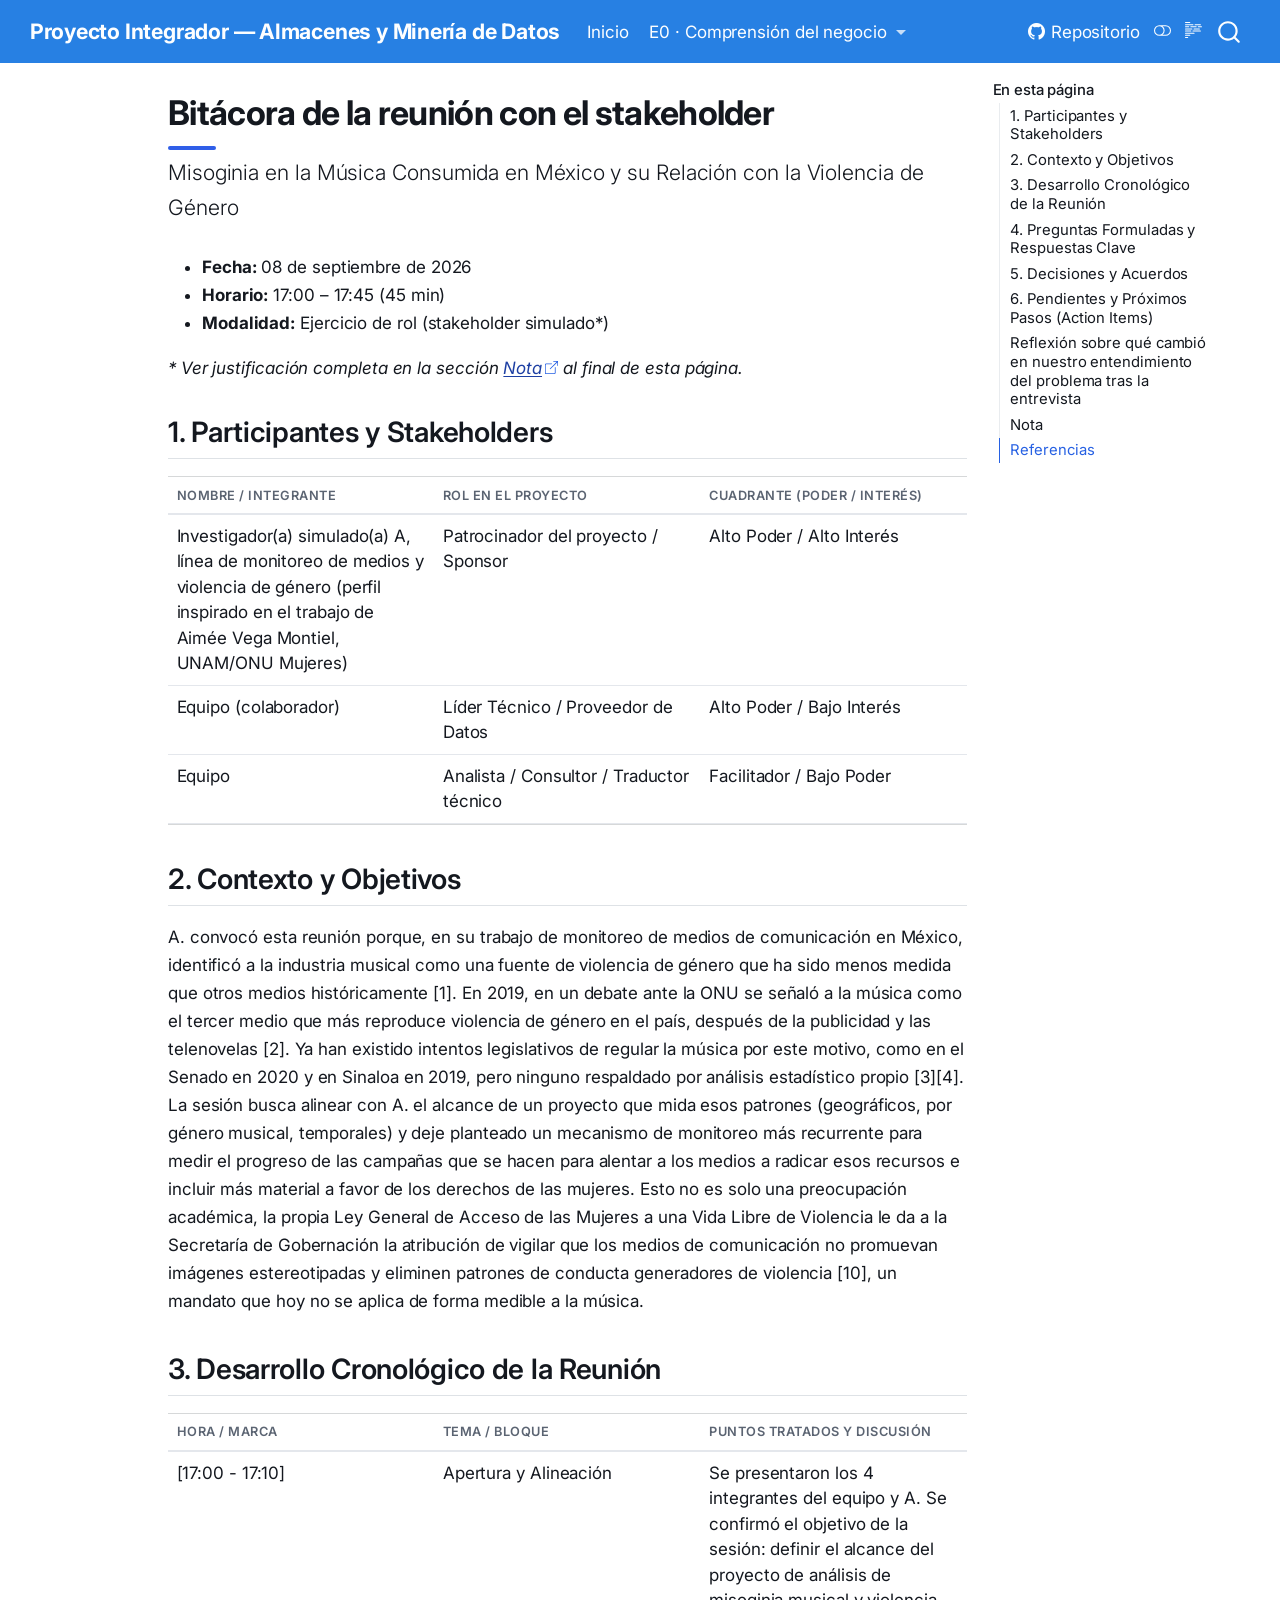
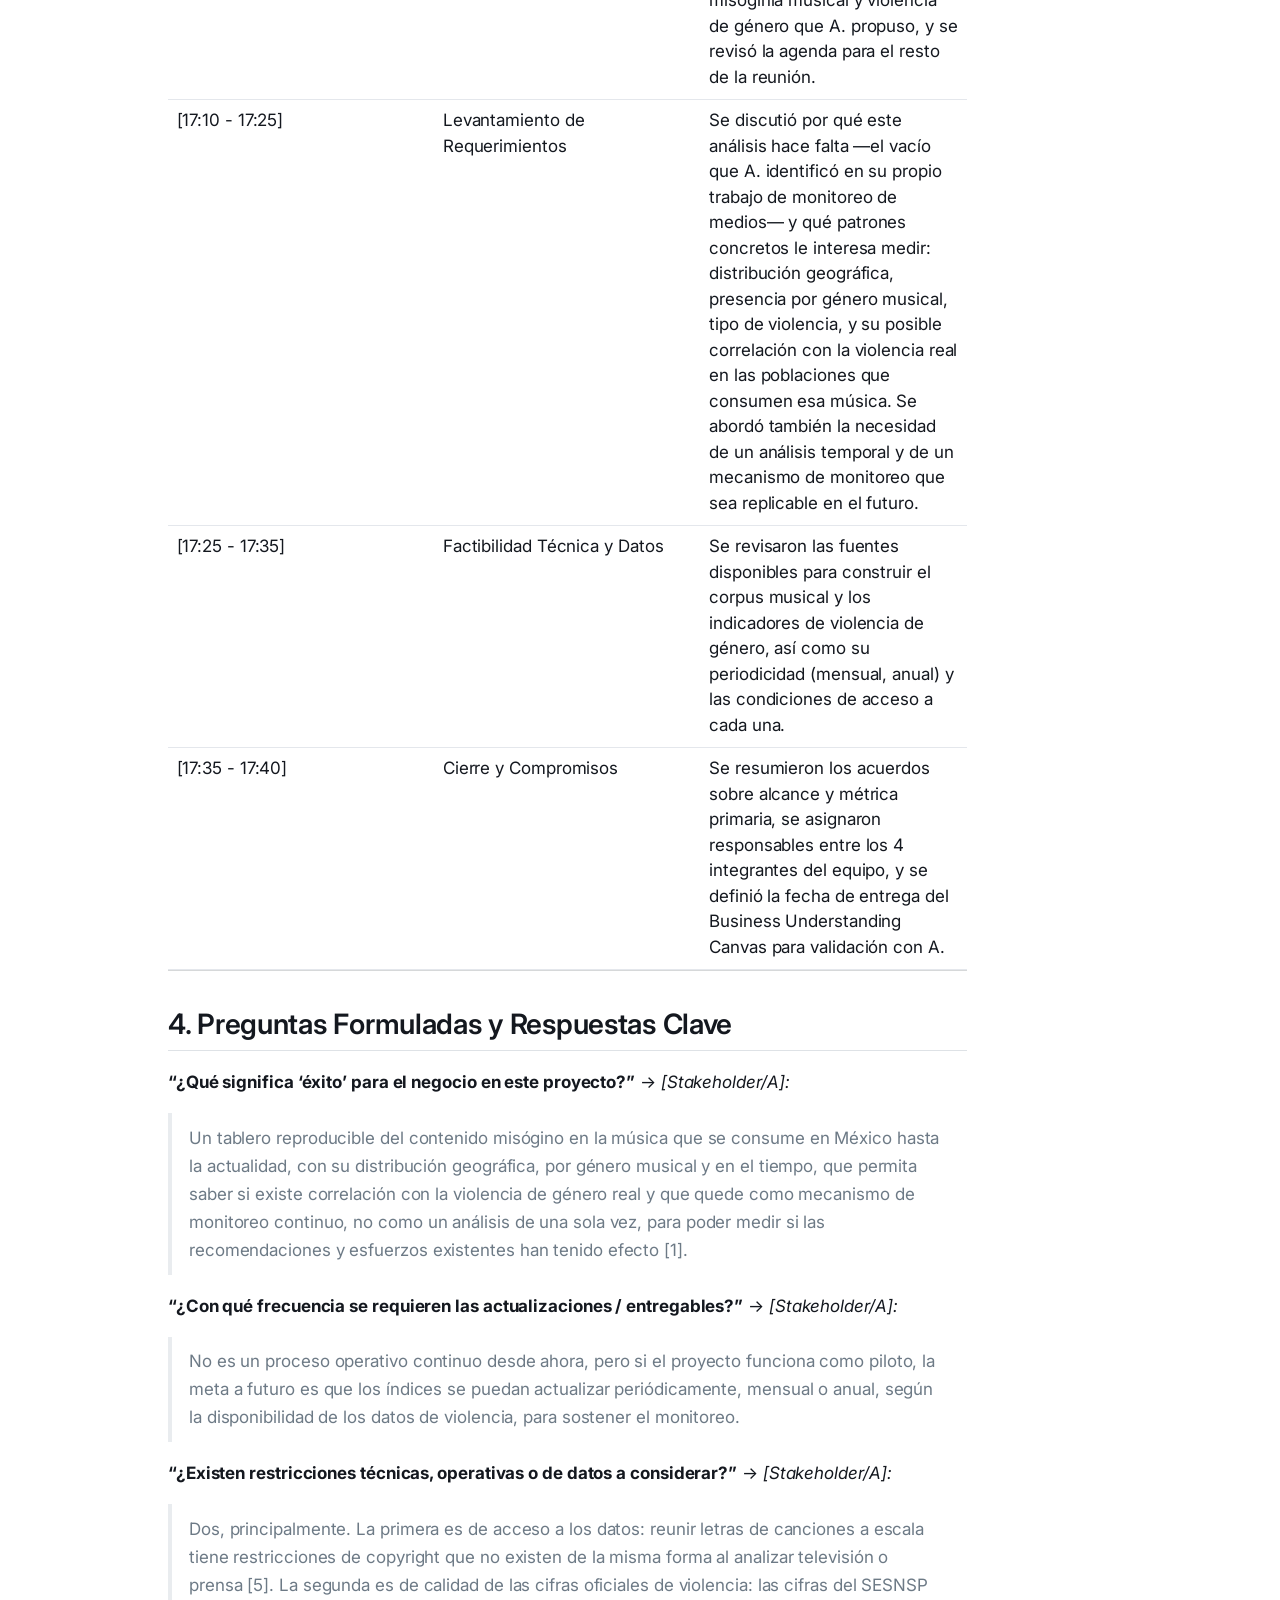
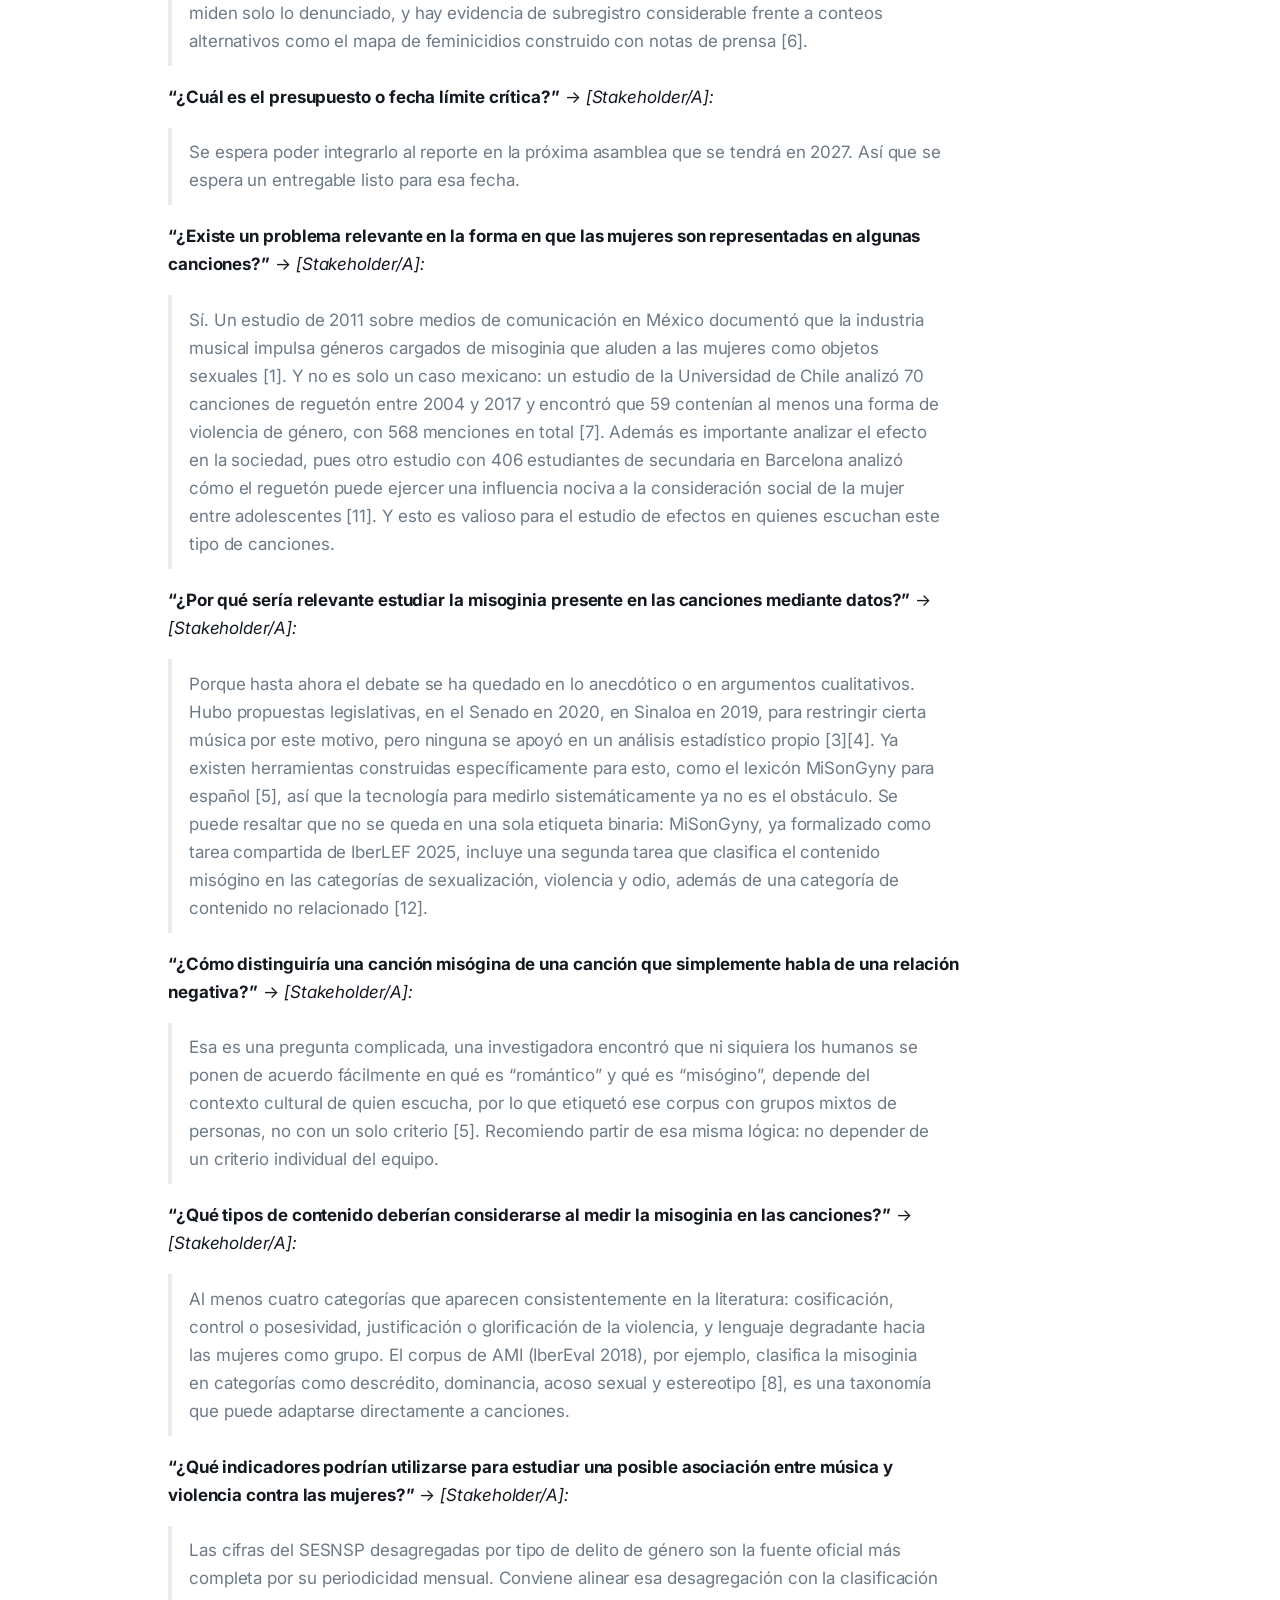
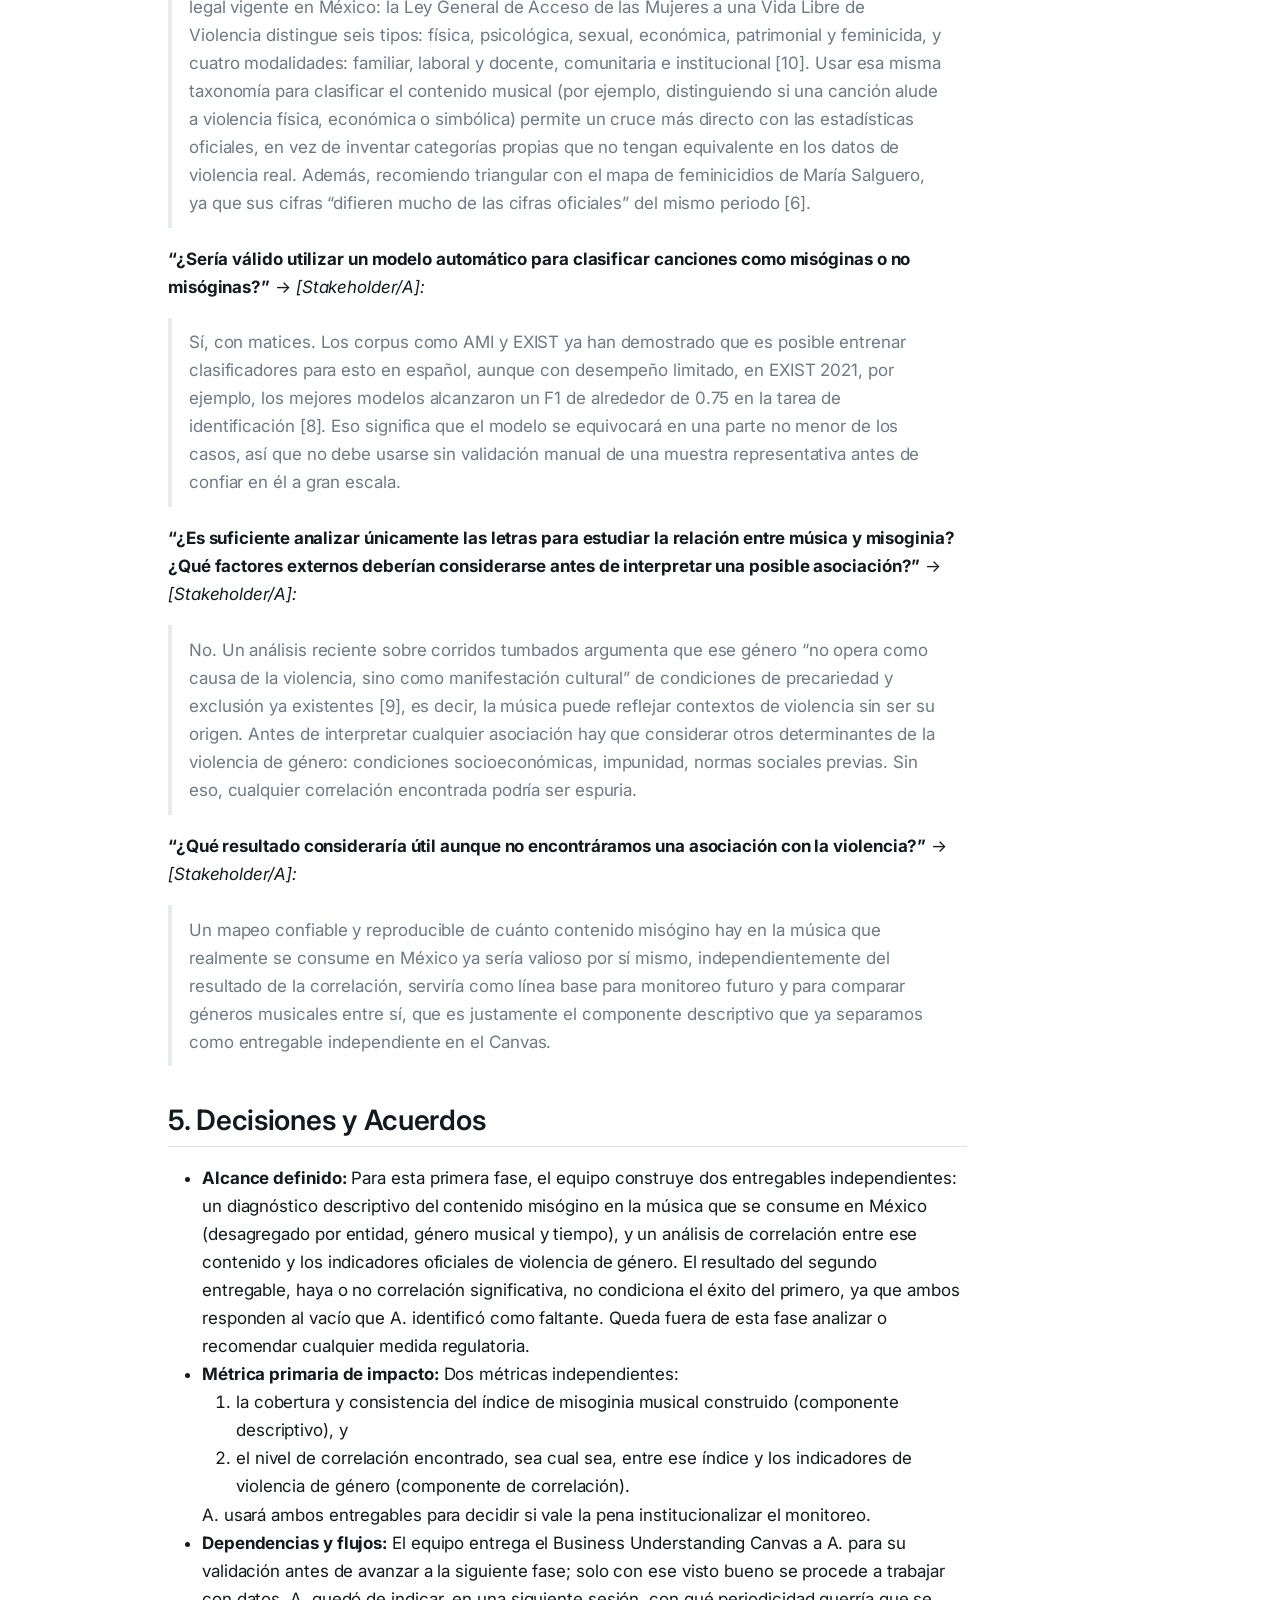
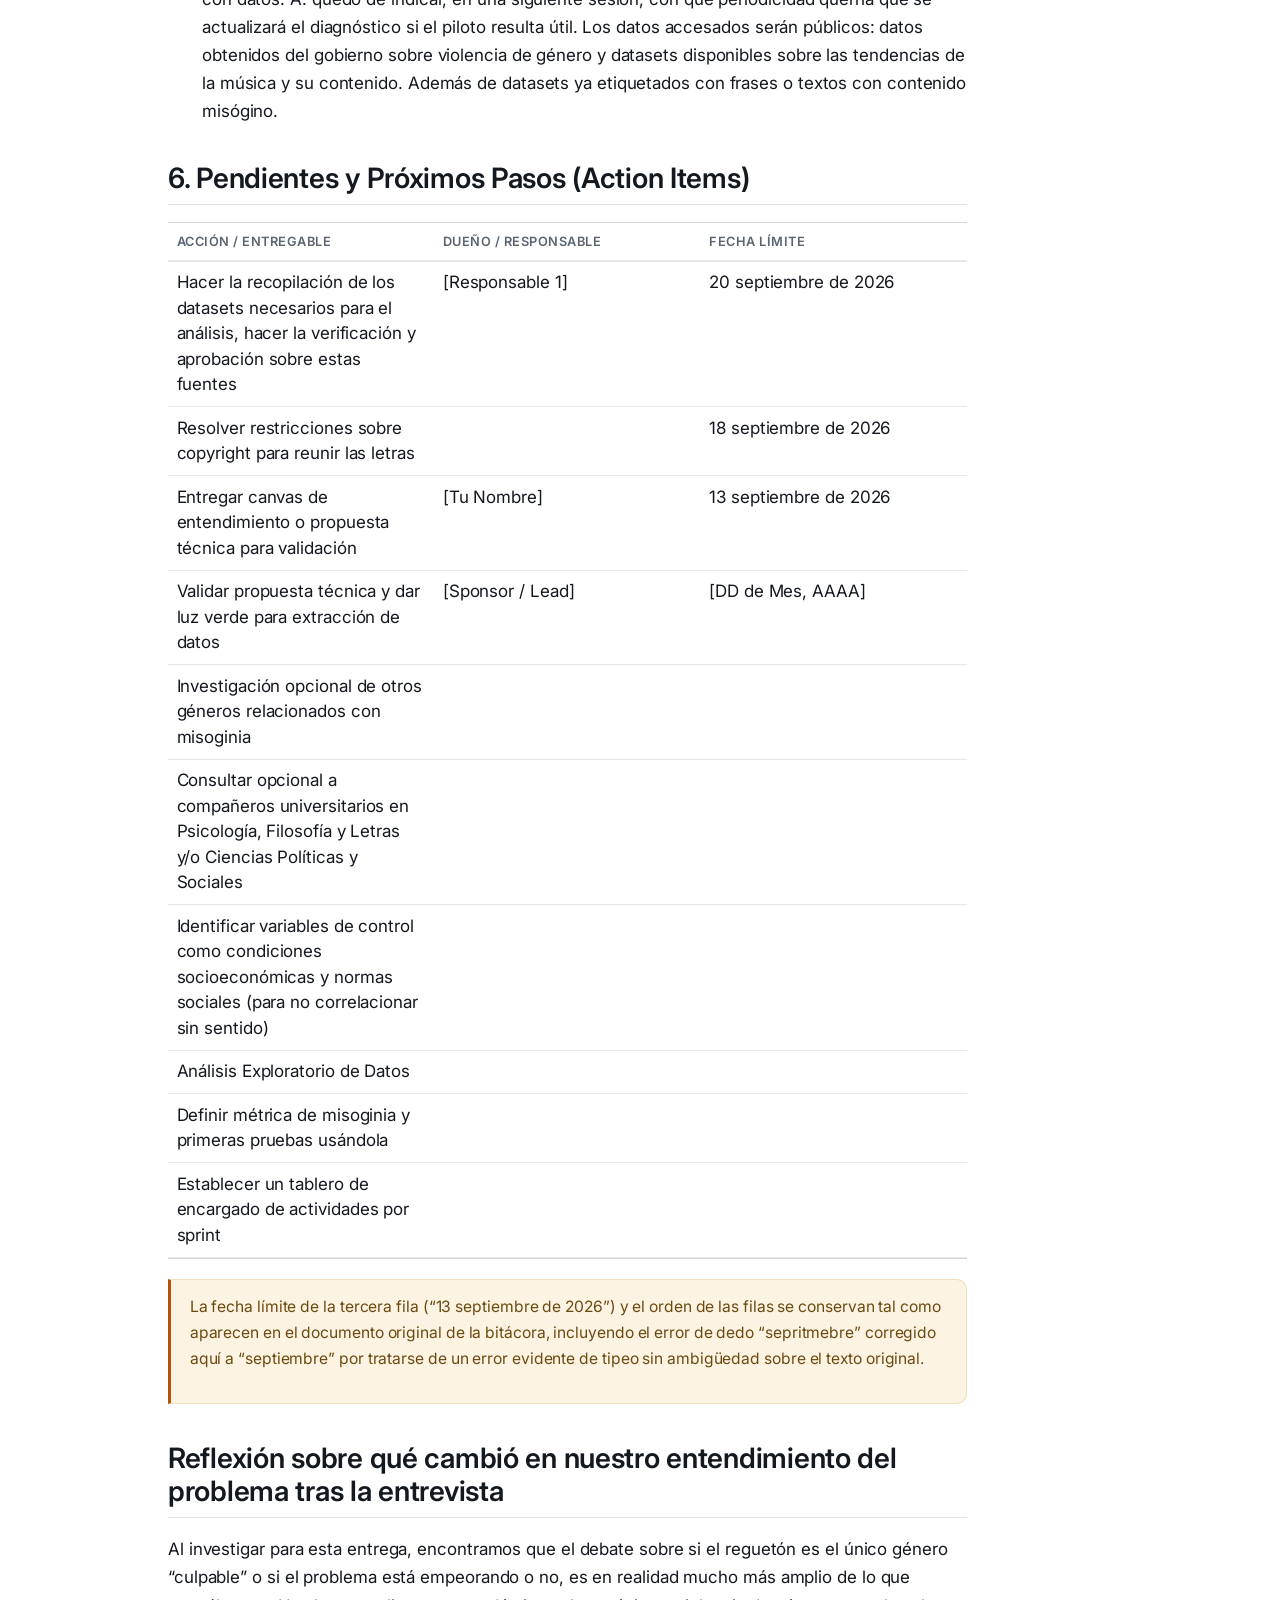
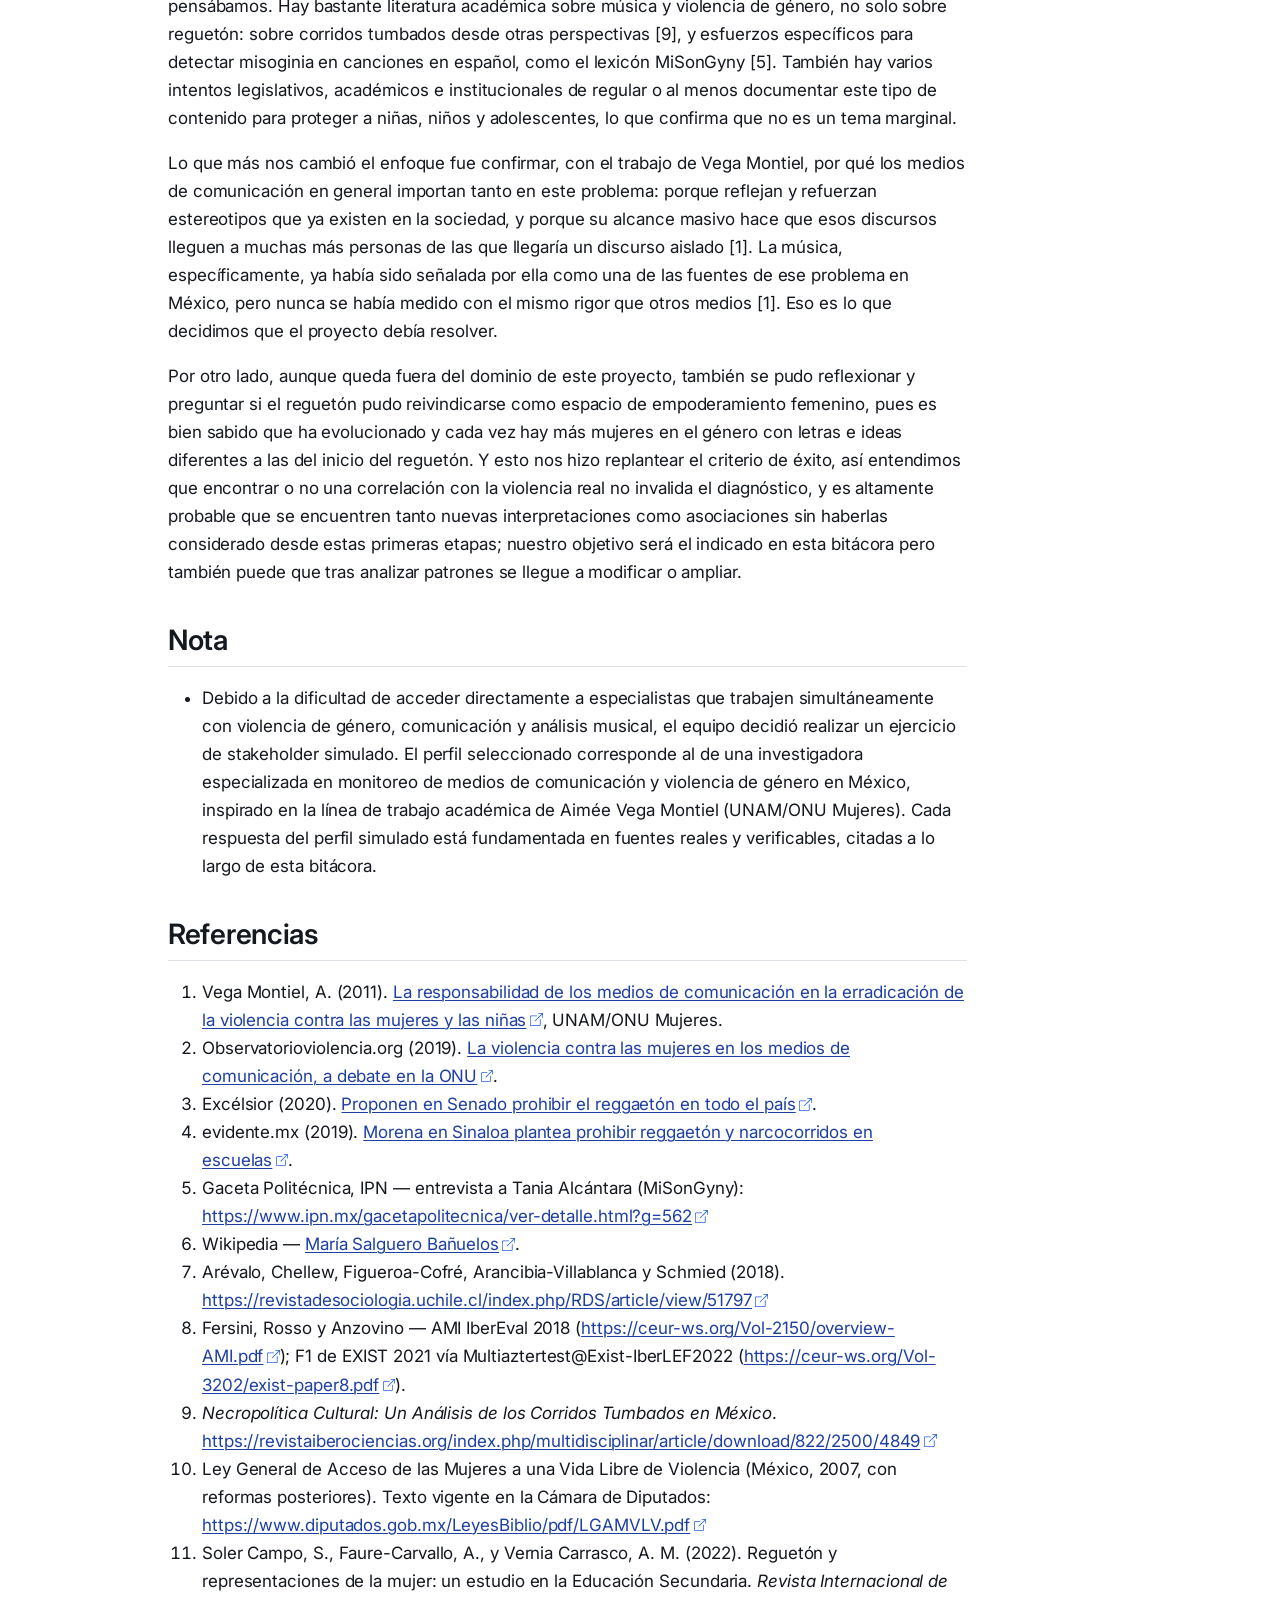
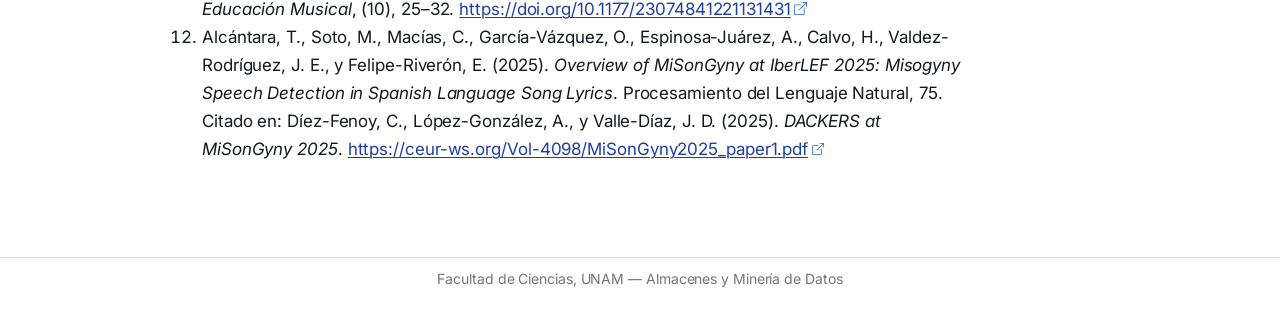
==== commit 4ca733e1: "Incorpora el contenido completo de la bitácora, Canvas, preguntas, criterio de éxito, riesgos y uso " ====
--- a/docs/entregas/E0_comprension_negocio/bitacora.html
+++ b/docs/entregas/E0_comprension_negocio/bitacora.html
@@ -325,19 +325,15 @@
     <h2 id="toc-title">En esta página</h2>
    
   <ul>
-  <li><a href="#datos-de-la-reunión" id="toc-datos-de-la-reunión" class="nav-link active" data-scroll-target="#datos-de-la-reunión">Datos de la reunión</a></li>
-  <li><a href="#stakeholder" id="toc-stakeholder" class="nav-link" data-scroll-target="#stakeholder">Stakeholder</a></li>
-  <li><a href="#guion-de-preguntas-realizadas" id="toc-guion-de-preguntas-realizadas" class="nav-link" data-scroll-target="#guion-de-preguntas-realizadas">Guion de preguntas realizadas</a></li>
-  <li><a href="#respuestas-clave" id="toc-respuestas-clave" class="nav-link" data-scroll-target="#respuestas-clave">Respuestas clave</a>
-  <ul class="collapse">
-  <li><a href="#pregunta-1" id="toc-pregunta-1" class="nav-link" data-scroll-target="#pregunta-1">[Pregunta 1]</a></li>
-  <li><a href="#pregunta-2" id="toc-pregunta-2" class="nav-link" data-scroll-target="#pregunta-2">[Pregunta 2]</a></li>
-  <li><a href="#pregunta-3" id="toc-pregunta-3" class="nav-link" data-scroll-target="#pregunta-3">[Pregunta 3]</a></li>
-  </ul></li>
-  <li><a href="#decisiones-que-hoy-se-toman-sin-apoyo-de-datos" id="toc-decisiones-que-hoy-se-toman-sin-apoyo-de-datos" class="nav-link" data-scroll-target="#decisiones-que-hoy-se-toman-sin-apoyo-de-datos">Decisiones que hoy se toman sin apoyo de datos</a></li>
-  <li><a href="#restricciones-operativas-identificadas" id="toc-restricciones-operativas-identificadas" class="nav-link" data-scroll-target="#restricciones-operativas-identificadas">Restricciones operativas identificadas</a></li>
-  <li><a href="#qué-significaría-éxito-desde-la-perspectiva-del-stakeholder" id="toc-qué-significaría-éxito-desde-la-perspectiva-del-stakeholder" class="nav-link" data-scroll-target="#qué-significaría-éxito-desde-la-perspectiva-del-stakeholder">Qué significaría “éxito” desde la perspectiva del stakeholder</a></li>
-  <li><a href="#reflexión-del-equipo" id="toc-reflexión-del-equipo" class="nav-link" data-scroll-target="#reflexión-del-equipo">Reflexión del equipo</a></li>
+  <li><a href="#participantes-y-stakeholders" id="toc-participantes-y-stakeholders" class="nav-link active" data-scroll-target="#participantes-y-stakeholders">1. Participantes y Stakeholders</a></li>
+  <li><a href="#contexto-y-objetivos" id="toc-contexto-y-objetivos" class="nav-link" data-scroll-target="#contexto-y-objetivos">2. Contexto y Objetivos</a></li>
+  <li><a href="#desarrollo-cronológico-de-la-reunión" id="toc-desarrollo-cronológico-de-la-reunión" class="nav-link" data-scroll-target="#desarrollo-cronológico-de-la-reunión">3. Desarrollo Cronológico de la Reunión</a></li>
+  <li><a href="#preguntas-formuladas-y-respuestas-clave" id="toc-preguntas-formuladas-y-respuestas-clave" class="nav-link" data-scroll-target="#preguntas-formuladas-y-respuestas-clave">4. Preguntas Formuladas y Respuestas Clave</a></li>
+  <li><a href="#decisiones-y-acuerdos" id="toc-decisiones-y-acuerdos" class="nav-link" data-scroll-target="#decisiones-y-acuerdos">5. Decisiones y Acuerdos</a></li>
+  <li><a href="#pendientes-y-próximos-pasos-action-items" id="toc-pendientes-y-próximos-pasos-action-items" class="nav-link" data-scroll-target="#pendientes-y-próximos-pasos-action-items">6. Pendientes y Próximos Pasos (Action Items)</a></li>
+  <li><a href="#reflexión-sobre-qué-cambió-en-nuestro-entendimiento-del-problema-tras-la-entrevista" id="toc-reflexión-sobre-qué-cambió-en-nuestro-entendimiento-del-problema-tras-la-entrevista" class="nav-link" data-scroll-target="#reflexión-sobre-qué-cambió-en-nuestro-entendimiento-del-problema-tras-la-entrevista">Reflexión sobre qué cambió en nuestro entendimiento del problema tras la entrevista</a></li>
+  <li><a href="#nota" id="toc-nota" class="nav-link" data-scroll-target="#nota">Nota</a></li>
+  <li><a href="#referencias" id="toc-referencias" class="nav-link" data-scroll-target="#referencias">Referencias</a></li>
   </ul>
 </nav>
     </div>
@@ -348,6 +344,7 @@
 <header id="title-block-header" class="quarto-title-block default">
 <div class="quarto-title">
 <h1 class="title">Bitácora de la reunión con el stakeholder</h1>
+<p class="subtitle lead">Misoginia en la Música Consumida en México y su Relación con la Violencia de Género</p>
 </div>
 
 
@@ -364,76 +361,253 @@
 </header>
 
 
-<div class="todo">
-<p><strong>Extensión sugerida:</strong> 1–2 páginas. Debe incluir fecha y modalidad de la reunión, nombre/rol del stakeholder (o la fuente que sustenta cada respuesta si fue simulado), las preguntas realizadas, las respuestas clave (cita o paráfrasis fiel) y una reflexión del equipo.</p>
-</div>
-<section id="datos-de-la-reunión" class="level2">
-<h2 class="anchored" data-anchor-id="datos-de-la-reunión">Datos de la reunión</h2>
 <ul>
-<li><strong>Fecha:</strong> [dd/mm/aaaa]</li>
-<li><strong>Modalidad:</strong> [Presencial / Videollamada / Ejercicio de rol documentado (stakeholder simulado)]</li>
-<li><strong>Duración aproximada:</strong> [xx minutos]</li>
-<li><strong>Integrantes del equipo presentes:</strong> [Nombre 1, Nombre 2, …]</li>
+<li><strong>Fecha:</strong> 08 de septiembre de 2026</li>
+<li><strong>Horario:</strong> 17:00 – 17:45 (45 min)</li>
+<li><strong>Modalidad:</strong> Ejercicio de rol (stakeholder simulado*)</li>
+</ul>
+<p><em>* Ver justificación completa en la sección <a href="#nota">Nota</a> al final de esta página.</em></p>
+<section id="participantes-y-stakeholders" class="level2">
+<h2 class="anchored" data-anchor-id="participantes-y-stakeholders">1. Participantes y Stakeholders</h2>
+<table class="caption-top table">
+<colgroup>
+<col style="width: 33%">
+<col style="width: 33%">
+<col style="width: 33%">
+</colgroup>
+<thead>
+<tr class="header">
+<th>Nombre / Integrante</th>
+<th>Rol en el Proyecto</th>
+<th>Cuadrante (Poder / Interés)</th>
+</tr>
+</thead>
+<tbody>
+<tr class="odd">
+<td>Investigador(a) simulado(a) A, línea de monitoreo de medios y violencia de género (perfil inspirado en el trabajo de Aimée Vega Montiel, UNAM/ONU Mujeres)</td>
+<td>Patrocinador del proyecto / Sponsor</td>
+<td>Alto Poder / Alto Interés</td>
+</tr>
+<tr class="even">
+<td>Equipo (colaborador)</td>
+<td>Líder Técnico / Proveedor de Datos</td>
+<td>Alto Poder / Bajo Interés</td>
+</tr>
+<tr class="odd">
+<td>Equipo</td>
+<td>Analista / Consultor / Traductor técnico</td>
+<td>Facilitador / Bajo Poder</td>
+</tr>
+</tbody>
+</table>
+</section>
+<section id="contexto-y-objetivos" class="level2">
+<h2 class="anchored" data-anchor-id="contexto-y-objetivos">2. Contexto y Objetivos</h2>
+<p>A. convocó esta reunión porque, en su trabajo de monitoreo de medios de comunicación en México, identificó a la industria musical como una fuente de violencia de género que ha sido menos medida que otros medios históricamente [1]. En 2019, en un debate ante la ONU se señaló a la música como el tercer medio que más reproduce violencia de género en el país, después de la publicidad y las telenovelas [2]. Ya han existido intentos legislativos de regular la música por este motivo, como en el Senado en 2020 y en Sinaloa en 2019, pero ninguno respaldado por análisis estadístico propio [3][4]. La sesión busca alinear con A. el alcance de un proyecto que mida esos patrones (geográficos, por género musical, temporales) y deje planteado un mecanismo de monitoreo más recurrente para medir el progreso de las campañas que se hacen para alentar a los medios a radicar esos recursos e incluir más material a favor de los derechos de las mujeres. Esto no es solo una preocupación académica, la propia Ley General de Acceso de las Mujeres a una Vida Libre de Violencia le da a la Secretaría de Gobernación la atribución de vigilar que los medios de comunicación no promuevan imágenes estereotipadas y eliminen patrones de conducta generadores de violencia [10], un mandato que hoy no se aplica de forma medible a la música.</p>
+</section>
+<section id="desarrollo-cronológico-de-la-reunión" class="level2">
+<h2 class="anchored" data-anchor-id="desarrollo-cronológico-de-la-reunión">3. Desarrollo Cronológico de la Reunión</h2>
+<table class="caption-top table">
+<colgroup>
+<col style="width: 33%">
+<col style="width: 33%">
+<col style="width: 33%">
+</colgroup>
+<thead>
+<tr class="header">
+<th>Hora / Marca</th>
+<th>Tema / Bloque</th>
+<th>Puntos Tratados y Discusión</th>
+</tr>
+</thead>
+<tbody>
+<tr class="odd">
+<td>[17:00 - 17:10]</td>
+<td>Apertura y Alineación</td>
+<td>Se presentaron los 4 integrantes del equipo y A. Se confirmó el objetivo de la sesión: definir el alcance del proyecto de análisis de misoginia musical y violencia de género que A. propuso, y se revisó la agenda para el resto de la reunión.</td>
+</tr>
+<tr class="even">
+<td>[17:10 - 17:25]</td>
+<td>Levantamiento de Requerimientos</td>
+<td>Se discutió por qué este análisis hace falta —el vacío que A. identificó en su propio trabajo de monitoreo de medios— y qué patrones concretos le interesa medir: distribución geográfica, presencia por género musical, tipo de violencia, y su posible correlación con la violencia real en las poblaciones que consumen esa música. Se abordó también la necesidad de un análisis temporal y de un mecanismo de monitoreo que sea replicable en el futuro.</td>
+</tr>
+<tr class="odd">
+<td>[17:25 - 17:35]</td>
+<td>Factibilidad Técnica y Datos</td>
+<td>Se revisaron las fuentes disponibles para construir el corpus musical y los indicadores de violencia de género, así como su periodicidad (mensual, anual) y las condiciones de acceso a cada una.</td>
+</tr>
+<tr class="even">
+<td>[17:35 - 17:40]</td>
+<td>Cierre y Compromisos</td>
+<td>Se resumieron los acuerdos sobre alcance y métrica primaria, se asignaron responsables entre los 4 integrantes del equipo, y se definió la fecha de entrega del Business Understanding Canvas para validación con A.</td>
+</tr>
+</tbody>
+</table>
+</section>
+<section id="preguntas-formuladas-y-respuestas-clave" class="level2">
+<h2 class="anchored" data-anchor-id="preguntas-formuladas-y-respuestas-clave">4. Preguntas Formuladas y Respuestas Clave</h2>
+<p><strong>“¿Qué significa ‘éxito’ para el negocio en este proyecto?”</strong> → <em>[Stakeholder/A]:</em></p>
+<blockquote class="blockquote">
+<p>Un tablero reproducible del contenido misógino en la música que se consume en México hasta la actualidad, con su distribución geográfica, por género musical y en el tiempo, que permita saber si existe correlación con la violencia de género real y que quede como mecanismo de monitoreo continuo, no como un análisis de una sola vez, para poder medir si las recomendaciones y esfuerzos existentes han tenido efecto [1].</p>
+</blockquote>
+<p><strong>“¿Con qué frecuencia se requieren las actualizaciones / entregables?”</strong> → <em>[Stakeholder/A]:</em></p>
+<blockquote class="blockquote">
+<p>No es un proceso operativo continuo desde ahora, pero si el proyecto funciona como piloto, la meta a futuro es que los índices se puedan actualizar periódicamente, mensual o anual, según la disponibilidad de los datos de violencia, para sostener el monitoreo.</p>
+</blockquote>
+<p><strong>“¿Existen restricciones técnicas, operativas o de datos a considerar?”</strong> → <em>[Stakeholder/A]:</em></p>
+<blockquote class="blockquote">
+<p>Dos, principalmente. La primera es de acceso a los datos: reunir letras de canciones a escala tiene restricciones de copyright que no existen de la misma forma al analizar televisión o prensa [5]. La segunda es de calidad de las cifras oficiales de violencia: las cifras del SESNSP miden solo lo denunciado, y hay evidencia de subregistro considerable frente a conteos alternativos como el mapa de feminicidios construido con notas de prensa [6].</p>
+</blockquote>
+<p><strong>“¿Cuál es el presupuesto o fecha límite crítica?”</strong> → <em>[Stakeholder/A]:</em></p>
+<blockquote class="blockquote">
+<p>Se espera poder integrarlo al reporte en la próxima asamblea que se tendrá en 2027. Así que se espera un entregable listo para esa fecha.</p>
+</blockquote>
+<p><strong>“¿Existe un problema relevante en la forma en que las mujeres son representadas en algunas canciones?”</strong> → <em>[Stakeholder/A]:</em></p>
+<blockquote class="blockquote">
+<p>Sí. Un estudio de 2011 sobre medios de comunicación en México documentó que la industria musical impulsa géneros cargados de misoginia que aluden a las mujeres como objetos sexuales [1]. Y no es solo un caso mexicano: un estudio de la Universidad de Chile analizó 70 canciones de reguetón entre 2004 y 2017 y encontró que 59 contenían al menos una forma de violencia de género, con 568 menciones en total [7]. Además es importante analizar el efecto en la sociedad, pues otro estudio con 406 estudiantes de secundaria en Barcelona analizó cómo el reguetón puede ejercer una influencia nociva a la consideración social de la mujer entre adolescentes [11]. Y esto es valioso para el estudio de efectos en quienes escuchan este tipo de canciones.</p>
+</blockquote>
+<p><strong>“¿Por qué sería relevante estudiar la misoginia presente en las canciones mediante datos?”</strong> → <em>[Stakeholder/A]:</em></p>
+<blockquote class="blockquote">
+<p>Porque hasta ahora el debate se ha quedado en lo anecdótico o en argumentos cualitativos. Hubo propuestas legislativas, en el Senado en 2020, en Sinaloa en 2019, para restringir cierta música por este motivo, pero ninguna se apoyó en un análisis estadístico propio [3][4]. Ya existen herramientas construidas específicamente para esto, como el lexicón MiSonGyny para español [5], así que la tecnología para medirlo sistemáticamente ya no es el obstáculo. Se puede resaltar que no se queda en una sola etiqueta binaria: MiSonGyny, ya formalizado como tarea compartida de IberLEF 2025, incluye una segunda tarea que clasifica el contenido misógino en las categorías de sexualización, violencia y odio, además de una categoría de contenido no relacionado [12].</p>
+</blockquote>
+<p><strong>“¿Cómo distinguiría una canción misógina de una canción que simplemente habla de una relación negativa?”</strong> → <em>[Stakeholder/A]:</em></p>
+<blockquote class="blockquote">
+<p>Esa es una pregunta complicada, una investigadora encontró que ni siquiera los humanos se ponen de acuerdo fácilmente en qué es “romántico” y qué es “misógino”, depende del contexto cultural de quien escucha, por lo que etiquetó ese corpus con grupos mixtos de personas, no con un solo criterio [5]. Recomiendo partir de esa misma lógica: no depender de un criterio individual del equipo.</p>
+</blockquote>
+<p><strong>“¿Qué tipos de contenido deberían considerarse al medir la misoginia en las canciones?”</strong> → <em>[Stakeholder/A]:</em></p>
+<blockquote class="blockquote">
+<p>Al menos cuatro categorías que aparecen consistentemente en la literatura: cosificación, control o posesividad, justificación o glorificación de la violencia, y lenguaje degradante hacia las mujeres como grupo. El corpus de AMI (IberEval 2018), por ejemplo, clasifica la misoginia en categorías como descrédito, dominancia, acoso sexual y estereotipo [8], es una taxonomía que puede adaptarse directamente a canciones.</p>
+</blockquote>
+<p><strong>“¿Qué indicadores podrían utilizarse para estudiar una posible asociación entre música y violencia contra las mujeres?”</strong> → <em>[Stakeholder/A]:</em></p>
+<blockquote class="blockquote">
+<p>Las cifras del SESNSP desagregadas por tipo de delito de género son la fuente oficial más completa por su periodicidad mensual. Conviene alinear esa desagregación con la clasificación legal vigente en México: la Ley General de Acceso de las Mujeres a una Vida Libre de Violencia distingue seis tipos: física, psicológica, sexual, económica, patrimonial y feminicida, y cuatro modalidades: familiar, laboral y docente, comunitaria e institucional [10]. Usar esa misma taxonomía para clasificar el contenido musical (por ejemplo, distinguiendo si una canción alude a violencia física, económica o simbólica) permite un cruce más directo con las estadísticas oficiales, en vez de inventar categorías propias que no tengan equivalente en los datos de violencia real. Además, recomiendo triangular con el mapa de feminicidios de María Salguero, ya que sus cifras “difieren mucho de las cifras oficiales” del mismo periodo [6].</p>
+</blockquote>
+<p><strong>“¿Sería válido utilizar un modelo automático para clasificar canciones como misóginas o no misóginas?”</strong> → <em>[Stakeholder/A]:</em></p>
+<blockquote class="blockquote">
+<p>Sí, con matices. Los corpus como AMI y EXIST ya han demostrado que es posible entrenar clasificadores para esto en español, aunque con desempeño limitado, en EXIST 2021, por ejemplo, los mejores modelos alcanzaron un F1 de alrededor de 0.75 en la tarea de identificación [8]. Eso significa que el modelo se equivocará en una parte no menor de los casos, así que no debe usarse sin validación manual de una muestra representativa antes de confiar en él a gran escala.</p>
+</blockquote>
+<p><strong>“¿Es suficiente analizar únicamente las letras para estudiar la relación entre música y misoginia? ¿Qué factores externos deberían considerarse antes de interpretar una posible asociación?”</strong> → <em>[Stakeholder/A]:</em></p>
+<blockquote class="blockquote">
+<p>No.&nbsp;Un análisis reciente sobre corridos tumbados argumenta que ese género “no opera como causa de la violencia, sino como manifestación cultural” de condiciones de precariedad y exclusión ya existentes [9], es decir, la música puede reflejar contextos de violencia sin ser su origen. Antes de interpretar cualquier asociación hay que considerar otros determinantes de la violencia de género: condiciones socioeconómicas, impunidad, normas sociales previas. Sin eso, cualquier correlación encontrada podría ser espuria.</p>
+</blockquote>
+<p><strong>“¿Qué resultado consideraría útil aunque no encontráramos una asociación con la violencia?”</strong> → <em>[Stakeholder/A]:</em></p>
+<blockquote class="blockquote">
+<p>Un mapeo confiable y reproducible de cuánto contenido misógino hay en la música que realmente se consume en México ya sería valioso por sí mismo, independientemente del resultado de la correlación, serviría como línea base para monitoreo futuro y para comparar géneros musicales entre sí, que es justamente el componente descriptivo que ya separamos como entregable independiente en el Canvas.</p>
+</blockquote>
+</section>
+<section id="decisiones-y-acuerdos" class="level2">
+<h2 class="anchored" data-anchor-id="decisiones-y-acuerdos">5. Decisiones y Acuerdos</h2>
+<ul>
+<li><strong>Alcance definido:</strong> Para esta primera fase, el equipo construye dos entregables independientes: un diagnóstico descriptivo del contenido misógino en la música que se consume en México (desagregado por entidad, género musical y tiempo), y un análisis de correlación entre ese contenido y los indicadores oficiales de violencia de género. El resultado del segundo entregable, haya o no correlación significativa, no condiciona el éxito del primero, ya que ambos responden al vacío que A. identificó como faltante. Queda fuera de esta fase analizar o recomendar cualquier medida regulatoria.</li>
+<li><strong>Métrica primaria de impacto:</strong> Dos métricas independientes:
+<ol type="1">
+<li>la cobertura y consistencia del índice de misoginia musical construido (componente descriptivo), y</li>
+<li>el nivel de correlación encontrado, sea cual sea, entre ese índice y los indicadores de violencia de género (componente de correlación).</li>
+</ol>
+A. usará ambos entregables para decidir si vale la pena institucionalizar el monitoreo.</li>
+<li><strong>Dependencias y flujos:</strong> El equipo entrega el Business Understanding Canvas a A. para su validación antes de avanzar a la siguiente fase; solo con ese visto bueno se procede a trabajar con datos. A. quedó de indicar, en una siguiente sesión, con qué periodicidad querría que se actualizará el diagnóstico si el piloto resulta útil. Los datos accesados serán públicos: datos obtenidos del gobierno sobre violencia de género y datasets disponibles sobre las tendencias de la música y su contenido. Además de datasets ya etiquetados con frases o textos con contenido misógino.</li>
 </ul>
 </section>
-<section id="stakeholder" class="level2">
-<h2 class="anchored" data-anchor-id="stakeholder">Stakeholder</h2>
+<section id="pendientes-y-próximos-pasos-action-items" class="level2">
+<h2 class="anchored" data-anchor-id="pendientes-y-próximos-pasos-action-items">6. Pendientes y Próximos Pasos (Action Items)</h2>
+<table class="caption-top table">
+<colgroup>
+<col style="width: 33%">
+<col style="width: 33%">
+<col style="width: 33%">
+</colgroup>
+<thead>
+<tr class="header">
+<th>Acción / Entregable</th>
+<th>Dueño / Responsable</th>
+<th>Fecha Límite</th>
+</tr>
+</thead>
+<tbody>
+<tr class="odd">
+<td>Hacer la recopilación de los datasets necesarios para el análisis, hacer la verificación y aprobación sobre estas fuentes</td>
+<td>[Responsable 1]</td>
+<td>20 septiembre de 2026</td>
+</tr>
+<tr class="even">
+<td>Resolver restricciones sobre copyright para reunir las letras</td>
+<td></td>
+<td>18 septiembre de 2026</td>
+</tr>
+<tr class="odd">
+<td>Entregar canvas de entendimiento o propuesta técnica para validación</td>
+<td>[Tu Nombre]</td>
+<td>13 septiembre de 2026</td>
+</tr>
+<tr class="even">
+<td>Validar propuesta técnica y dar luz verde para extracción de datos</td>
+<td>[Sponsor / Lead]</td>
+<td>[DD de Mes, AAAA]</td>
+</tr>
+<tr class="odd">
+<td>Investigación opcional de otros géneros relacionados con misoginia</td>
+<td></td>
+<td></td>
+</tr>
+<tr class="even">
+<td>Consultar opcional a compañeros universitarios en Psicología, Filosofía y Letras y/o Ciencias Políticas y Sociales</td>
+<td></td>
+<td></td>
+</tr>
+<tr class="odd">
+<td>Identificar variables de control como condiciones socioeconómicas y normas sociales (para no correlacionar sin sentido)</td>
+<td></td>
+<td></td>
+</tr>
+<tr class="even">
+<td>Análisis Exploratorio de Datos</td>
+<td></td>
+<td></td>
+</tr>
+<tr class="odd">
+<td>Definir métrica de misoginia y primeras pruebas usándola</td>
+<td></td>
+<td></td>
+</tr>
+<tr class="even">
+<td>Establecer un tablero de encargado de actividades por sprint</td>
+<td></td>
+<td></td>
+</tr>
+</tbody>
+</table>
+<div class="todo">
+<p>La fecha límite de la tercera fila (“13 septiembre de 2026”) y el orden de las filas se conservan tal como aparecen en el documento original de la bitácora, incluyendo el error de dedo “sepritmebre” corregido aquí a “septiembre” por tratarse de un error evidente de tipeo sin ambigüedad sobre el texto original.</p>
+</div>
+</section>
+<section id="reflexión-sobre-qué-cambió-en-nuestro-entendimiento-del-problema-tras-la-entrevista" class="level2">
+<h2 class="anchored" data-anchor-id="reflexión-sobre-qué-cambió-en-nuestro-entendimiento-del-problema-tras-la-entrevista">Reflexión sobre qué cambió en nuestro entendimiento del problema tras la entrevista</h2>
+<p>Al investigar para esta entrega, encontramos que el debate sobre si el reguetón es el único género “culpable” o si el problema está empeorando o no, es en realidad mucho más amplio de lo que pensábamos. Hay bastante literatura académica sobre música y violencia de género, no solo sobre reguetón: sobre corridos tumbados desde otras perspectivas [9], y esfuerzos específicos para detectar misoginia en canciones en español, como el lexicón MiSonGyny [5]. También hay varios intentos legislativos, académicos e institucionales de regular o al menos documentar este tipo de contenido para proteger a niñas, niños y adolescentes, lo que confirma que no es un tema marginal.</p>
+<p>Lo que más nos cambió el enfoque fue confirmar, con el trabajo de Vega Montiel, por qué los medios de comunicación en general importan tanto en este problema: porque reflejan y refuerzan estereotipos que ya existen en la sociedad, y porque su alcance masivo hace que esos discursos lleguen a muchas más personas de las que llegaría un discurso aislado [1]. La música, específicamente, ya había sido señalada por ella como una de las fuentes de ese problema en México, pero nunca se había medido con el mismo rigor que otros medios [1]. Eso es lo que decidimos que el proyecto debía resolver.</p>
+<p>Por otro lado, aunque queda fuera del dominio de este proyecto, también se pudo reflexionar y preguntar si el reguetón pudo reivindicarse como espacio de empoderamiento femenino, pues es bien sabido que ha evolucionado y cada vez hay más mujeres en el género con letras e ideas diferentes a las del inicio del reguetón. Y esto nos hizo replantear el criterio de éxito, así entendimos que encontrar o no una correlación con la violencia real no invalida el diagnóstico, y es altamente probable que se encuentren tanto nuevas interpretaciones como asociaciones sin haberlas considerado desde estas primeras etapas; nuestro objetivo será el indicado en esta bitácora pero también puede que tras analizar patrones se llegue a modificar o ampliar.</p>
+</section>
+<section id="nota" class="level2">
+<h2 class="anchored" data-anchor-id="nota">Nota</h2>
 <ul>
-<li><strong>Nombre y rol:</strong> [Nombre completo, cargo, institución u organización]</li>
-<li><strong>Tipo de stakeholder:</strong> [Real / Simulado]</li>
-<li><strong>Justificación (solo si es simulado):</strong> [Explicar por qué no fue posible el acceso real al stakeholder]</li>
-<li><strong>Fuentes que sustentan las respuestas (solo si es simulado):</strong> ver <a href="fuentes/">fuentes</a> y detalle citado junto a cada respuesta abajo.</li>
+<li>Debido a la dificultad de acceder directamente a especialistas que trabajen simultáneamente con violencia de género, comunicación y análisis musical, el equipo decidió realizar un ejercicio de stakeholder simulado. El perfil seleccionado corresponde al de una investigadora especializada en monitoreo de medios de comunicación y violencia de género en México, inspirado en la línea de trabajo académica de Aimée Vega Montiel (UNAM/ONU Mujeres). Cada respuesta del perfil simulado está fundamentada en fuentes reales y verificables, citadas a lo largo de esta bitácora.</li>
 </ul>
 </section>
-<section id="guion-de-preguntas-realizadas" class="level2">
-<h2 class="anchored" data-anchor-id="guion-de-preguntas-realizadas">Guion de preguntas realizadas</h2>
+<section id="referencias" class="level2">
+<h2 class="anchored" data-anchor-id="referencias">Referencias</h2>
 <ol type="1">
-<li>[Pregunta 1]</li>
-<li>[Pregunta 2]</li>
-<li>[Pregunta 3]</li>
-<li>[Pregunta 4]</li>
-<li>[Pregunta 5]</li>
+<li>Vega Montiel, A. (2011). <a href="https://new.waccglobal.org/wp-content/uploads/wacc-global/resources/one-year-projects/2187-Aimee_Vega_Montiel_Los_medios_de_comunicacion_frente_a_la_violencia_contra_las_mujeres_y_las_ninas.pdf">La responsabilidad de los medios de comunicación en la erradicación de la violencia contra las mujeres y las niñas</a>, UNAM/ONU Mujeres.</li>
+<li>Observatorioviolencia.org (2019). <a href="https://observatorioviolencia.org/la-violencia-contra-las-mujeres-en-los-medios-de-comunicacion-a-debate-en-la-onu/">La violencia contra las mujeres en los medios de comunicación, a debate en la ONU</a>.</li>
+<li>Excélsior (2020). <a href="https://www.excelsior.com.mx/nacional/proponen-en-senado-prohibir-el-reggaeton-en-todo-el-pais/1367364">Proponen en Senado prohibir el reggaetón en todo el país</a>.</li>
+<li>evidente.mx (2019). <a href="https://evidente.mx/noticias/4047-morena-en-sinaloa-plantea-prohibir-reggaeton-y-narcocorridos-en-escuelas.html">Morena en Sinaloa plantea prohibir reggaetón y narcocorridos en escuelas</a>.</li>
+<li>Gaceta Politécnica, IPN — entrevista a Tania Alcántara (MiSonGyny): <a href="https://www.ipn.mx/gacetapolitecnica/ver-detalle.html?g=562" class="uri">https://www.ipn.mx/gacetapolitecnica/ver-detalle.html?g=562</a></li>
+<li>Wikipedia — <a href="https://es.wikipedia.org/wiki/Mar%C3%ADa_Salguero_Ba%C3%B1uelos">María Salguero Bañuelos</a>.</li>
+<li>Arévalo, Chellew, Figueroa-Cofré, Arancibia-Villablanca y Schmied (2018). <a href="https://revistadesociologia.uchile.cl/index.php/RDS/article/view/51797" class="uri">https://revistadesociologia.uchile.cl/index.php/RDS/article/view/51797</a></li>
+<li>Fersini, Rosso y Anzovino — AMI IberEval 2018 (<a href="https://ceur-ws.org/Vol-2150/overview-AMI.pdf" class="uri">https://ceur-ws.org/Vol-2150/overview-AMI.pdf</a>); F1 de EXIST 2021 vía Multiaztertest@Exist-IberLEF2022 (<a href="https://ceur-ws.org/Vol-3202/exist-paper8.pdf" class="uri">https://ceur-ws.org/Vol-3202/exist-paper8.pdf</a>).</li>
+<li><em>Necropolítica Cultural: Un Análisis de los Corridos Tumbados en México</em>. <a href="https://revistaiberociencias.org/index.php/multidisciplinar/article/download/822/2500/4849" class="uri">https://revistaiberociencias.org/index.php/multidisciplinar/article/download/822/2500/4849</a></li>
+<li>Ley General de Acceso de las Mujeres a una Vida Libre de Violencia (México, 2007, con reformas posteriores). Texto vigente en la Cámara de Diputados: <a href="https://www.diputados.gob.mx/LeyesBiblio/pdf/LGAMVLV.pdf" class="uri">https://www.diputados.gob.mx/LeyesBiblio/pdf/LGAMVLV.pdf</a></li>
+<li>Soler Campo, S., Faure-Carvallo, A., y Vernia Carrasco, A. M. (2022). Reguetón y representaciones de la mujer: un estudio en la Educación Secundaria. <em>Revista Internacional de Educación Musical</em>, (10), 25–32. <a href="https://doi.org/10.1177/23074841221131431" class="uri">https://doi.org/10.1177/23074841221131431</a></li>
+<li>Alcántara, T., Soto, M., Macías, C., García-Vázquez, O., Espinosa-Juárez, A., Calvo, H., Valdez-Rodríguez, J. E., y Felipe-Riverón, E. (2025). <em>Overview of MiSonGyny at IberLEF 2025: Misogyny Speech Detection in Spanish Language Song Lyrics</em>. Procesamiento del Lenguaje Natural, 75. Citado en: Díez-Fenoy, C., López-González, A., y Valle-Díaz, J. D. (2025). <em>DACKERS at MiSonGyny 2025</em>. <a href="https://ceur-ws.org/Vol-4098/MiSonGyny2025_paper1.pdf" class="uri">https://ceur-ws.org/Vol-4098/MiSonGyny2025_paper1.pdf</a></li>
 </ol>
-</section>
-<section id="respuestas-clave" class="level2">
-<h2 class="anchored" data-anchor-id="respuestas-clave">Respuestas clave</h2>
-<section id="pregunta-1" class="level3">
-<h3 class="anchored" data-anchor-id="pregunta-1">[Pregunta 1]</h3>
-<blockquote class="blockquote">
-<p>[Cita textual o paráfrasis fiel de la respuesta del stakeholder]</p>
-</blockquote>
-<p><em>Fuente que sustenta la respuesta (solo si es simulado):</em> [cita completa / enlace / informe]</p>
-</section>
-<section id="pregunta-2" class="level3">
-<h3 class="anchored" data-anchor-id="pregunta-2">[Pregunta 2]</h3>
-<blockquote class="blockquote">
-<p>[Cita textual o paráfrasis fiel de la respuesta del stakeholder]</p>
-</blockquote>
-<p><em>Fuente que sustenta la respuesta (solo si es simulado):</em> [cita completa / enlace / informe]</p>
-</section>
-<section id="pregunta-3" class="level3">
-<h3 class="anchored" data-anchor-id="pregunta-3">[Pregunta 3]</h3>
-<blockquote class="blockquote">
-<p>[Cita textual o paráfrasis fiel de la respuesta del stakeholder]</p>
-</blockquote>
-<p><em>Fuente que sustenta la respuesta (solo si es simulado):</em> [cita completa / enlace / informe]</p>
-</section>
-</section>
-<section id="decisiones-que-hoy-se-toman-sin-apoyo-de-datos" class="level2">
-<h2 class="anchored" data-anchor-id="decisiones-que-hoy-se-toman-sin-apoyo-de-datos">Decisiones que hoy se toman sin apoyo de datos</h2>
-<p>[Descripción de las decisiones operativas o de negocio que el stakeholder toma actualmente de forma manual o intuitiva, sin respaldo de datos.]</p>
-</section>
-<section id="restricciones-operativas-identificadas" class="level2">
-<h2 class="anchored" data-anchor-id="restricciones-operativas-identificadas">Restricciones operativas identificadas</h2>
-<p>[Restricciones de tiempo, presupuesto, disponibilidad de datos, regulación, capacidad técnica, etc., mencionadas por el stakeholder.]</p>
-</section>
-<section id="qué-significaría-éxito-desde-la-perspectiva-del-stakeholder" class="level2">
-<h2 class="anchored" data-anchor-id="qué-significaría-éxito-desde-la-perspectiva-del-stakeholder">Qué significaría “éxito” desde la perspectiva del stakeholder</h2>
-<p>[Síntesis, en las propias palabras del stakeholder, de qué consideraría un resultado exitoso.]</p>
-</section>
-<section id="reflexión-del-equipo" class="level2">
-<h2 class="anchored" data-anchor-id="reflexión-del-equipo">Reflexión del equipo</h2>
-<p>[1–2 párrafos: qué cambió en el entendimiento del problema por parte del equipo después de la entrevista, qué supuestos iniciales se confirmaron o se descartaron.]</p>
 
 
 </section>
--- a/docs/styles.css
+++ b/docs/styles.css
@@ -139,6 +139,54 @@
   }
 }
 
+/* Variantes de color del Canvas, alineadas a las secciones del PDF original */
+.canvas-block--blue   { border: 2px solid #2f5ee8; }
+.canvas-block--blue h4   { color: #2f5ee8; border-bottom-color: #dbe4fb; }
+
+.canvas-block--green  { border: 2px solid #2f8a4e; }
+.canvas-block--green h4  { color: #2f8a4e; border-bottom-color: #dcefe2; }
+
+.canvas-block--amber   { border: 2px solid #c9932f; }
+.canvas-block--amber h4  { color: #a8761f; border-bottom-color: #f3e6cb; }
+
+.canvas-block--purple  { border: 2px solid #7c4fd1; }
+.canvas-block--purple h4 { color: #7c4fd1; border-bottom-color: #e6ddf8; }
+
+.canvas-block--red   { border: 2px solid #d1495b; }
+.canvas-block--red h4  { color: #c2374a; border-bottom-color: #f6dade; }
+
+.canvas-block--slate  { border: 2px solid #51617a; }
+.canvas-block--slate h4  { color: #3d4a5e; border-bottom-color: #dde2e9; }
+
+.canvas-inner-grid {
+  display: grid;
+  grid-template-columns: 1fr 1fr;
+  gap: 1rem 1.5rem;
+}
+
+.canvas-inner-grid > div {
+  font-size: 0.92rem;
+}
+
+.canvas-inner-grid p {
+  margin: 0 0 0.4rem 0;
+}
+
+.canvas-inner-grid ul {
+  margin: 0;
+  padding-left: 1.1rem;
+}
+
+.canvas-inner-grid li {
+  margin-bottom: 0.35rem;
+}
+
+@media (max-width: 760px) {
+  .canvas-inner-grid {
+    grid-template-columns: 1fr;
+  }
+}
+
 /* Tablas */
 table.riesgos {
   border-collapse: separate;
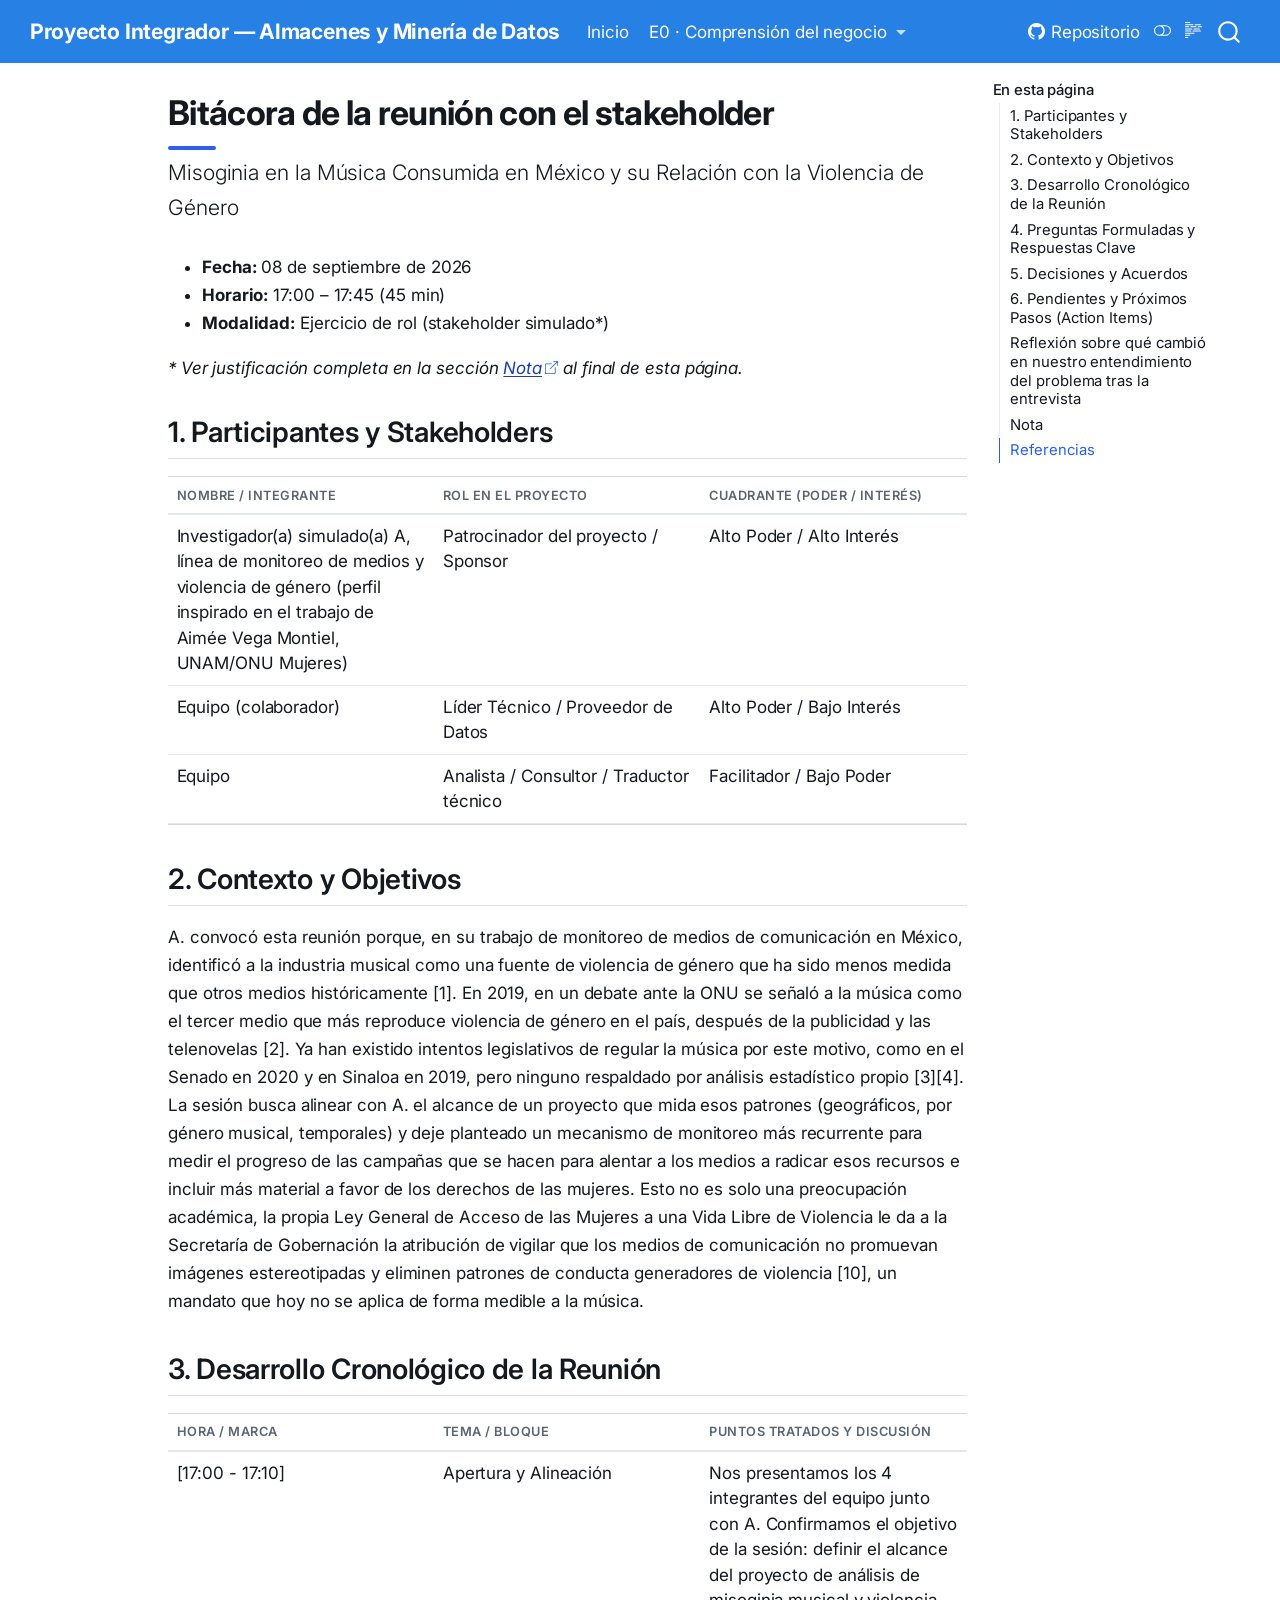
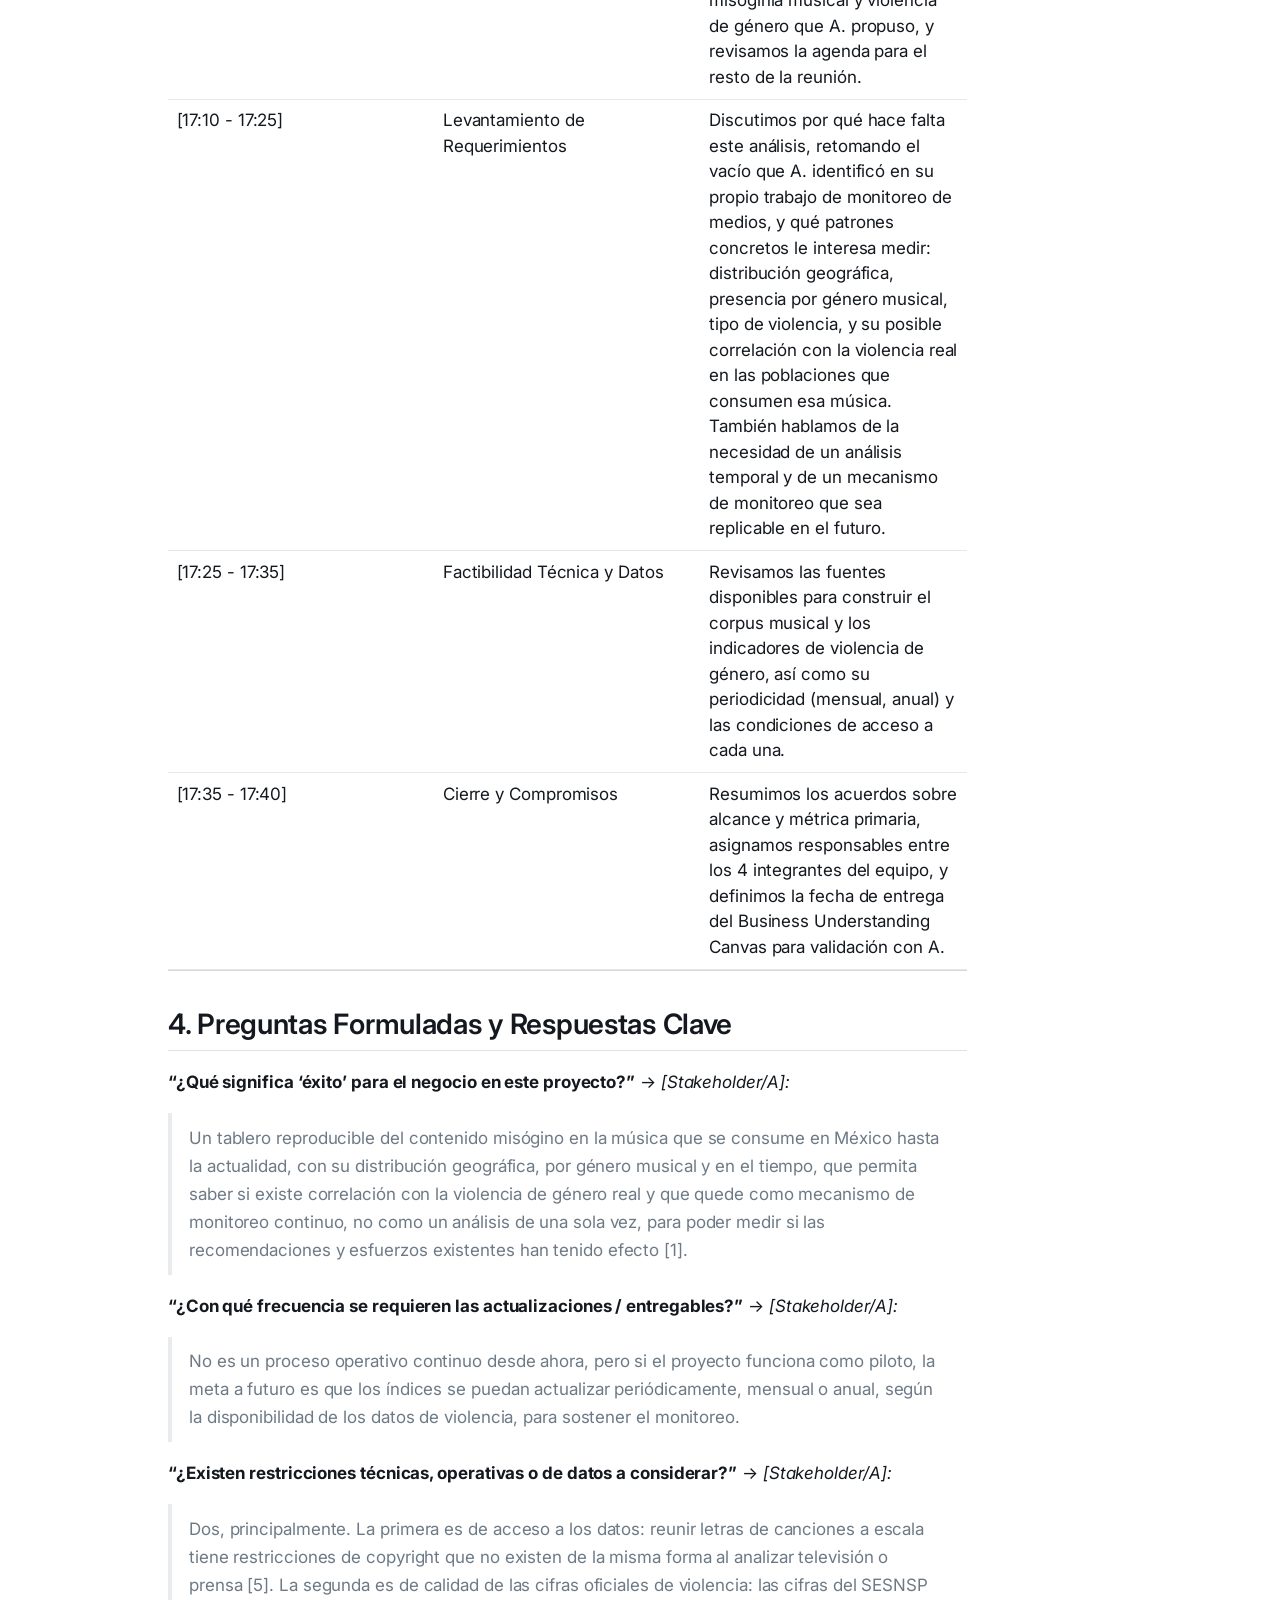
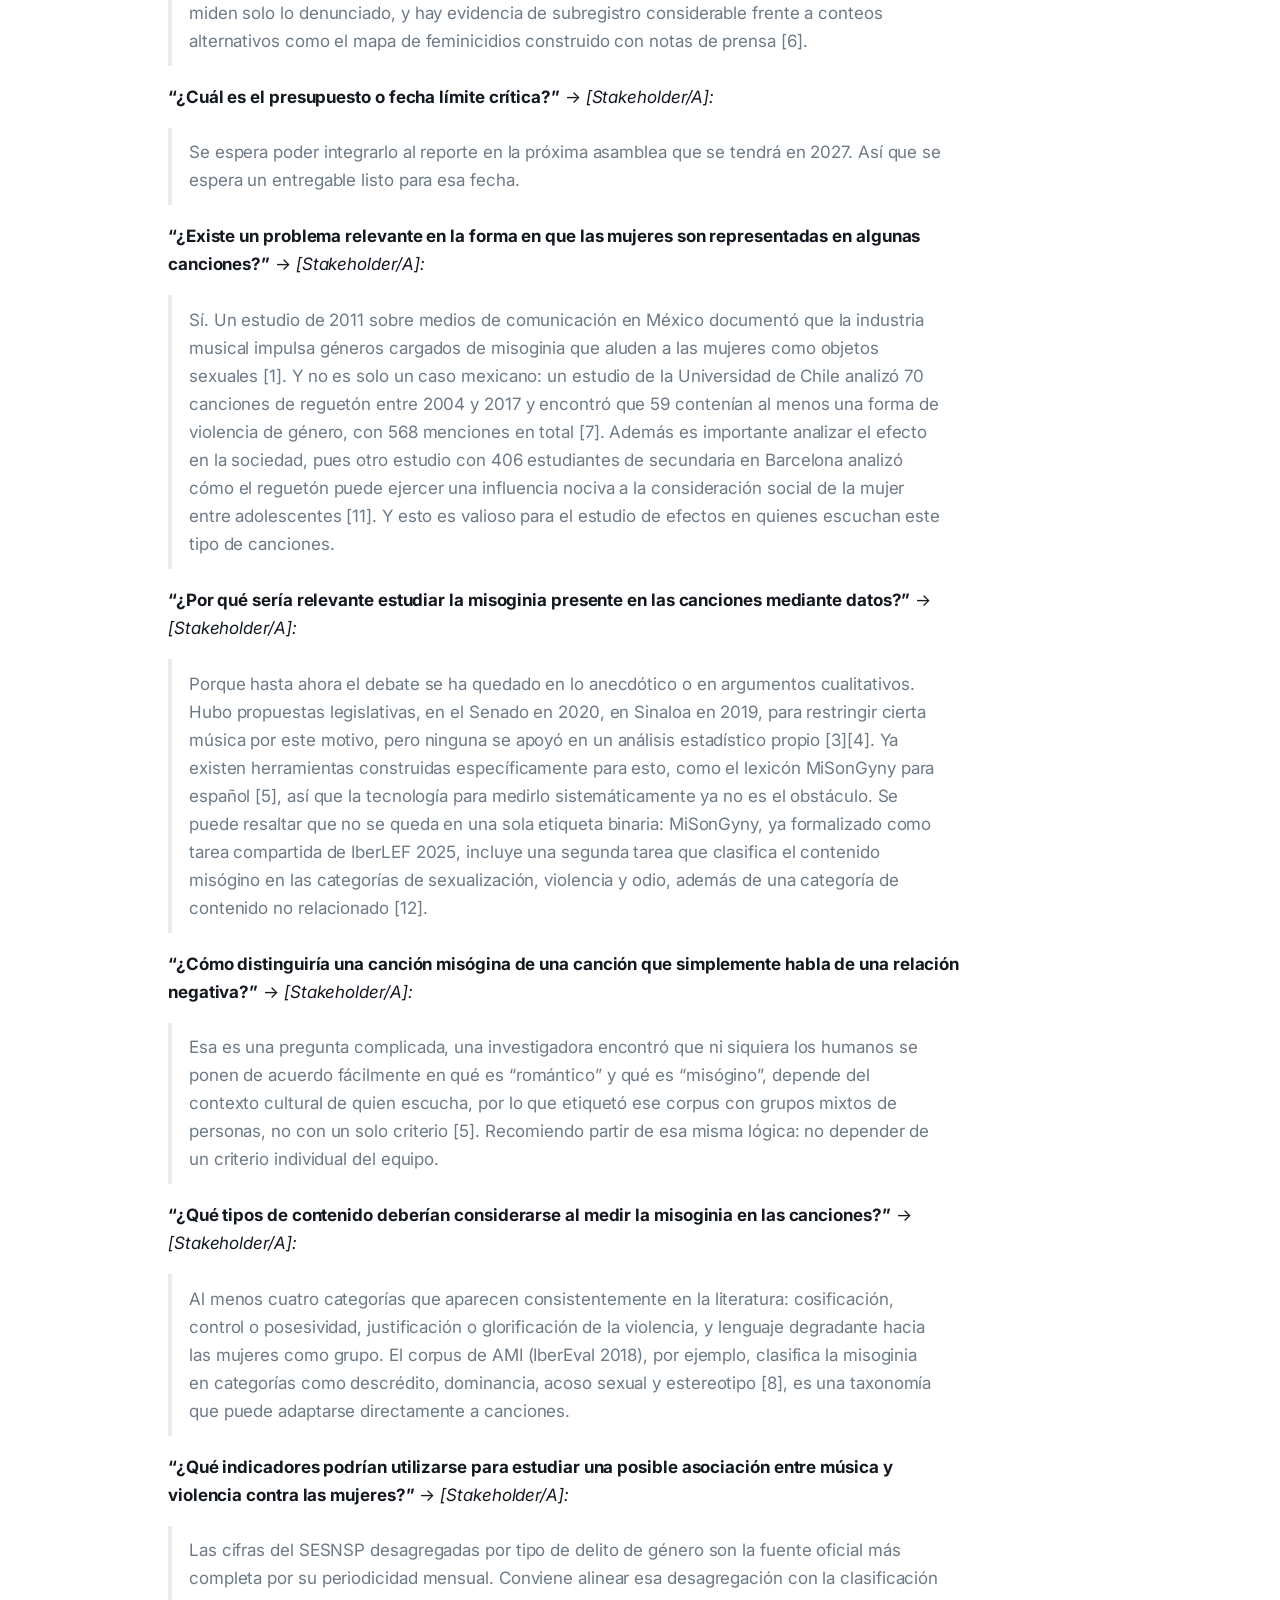
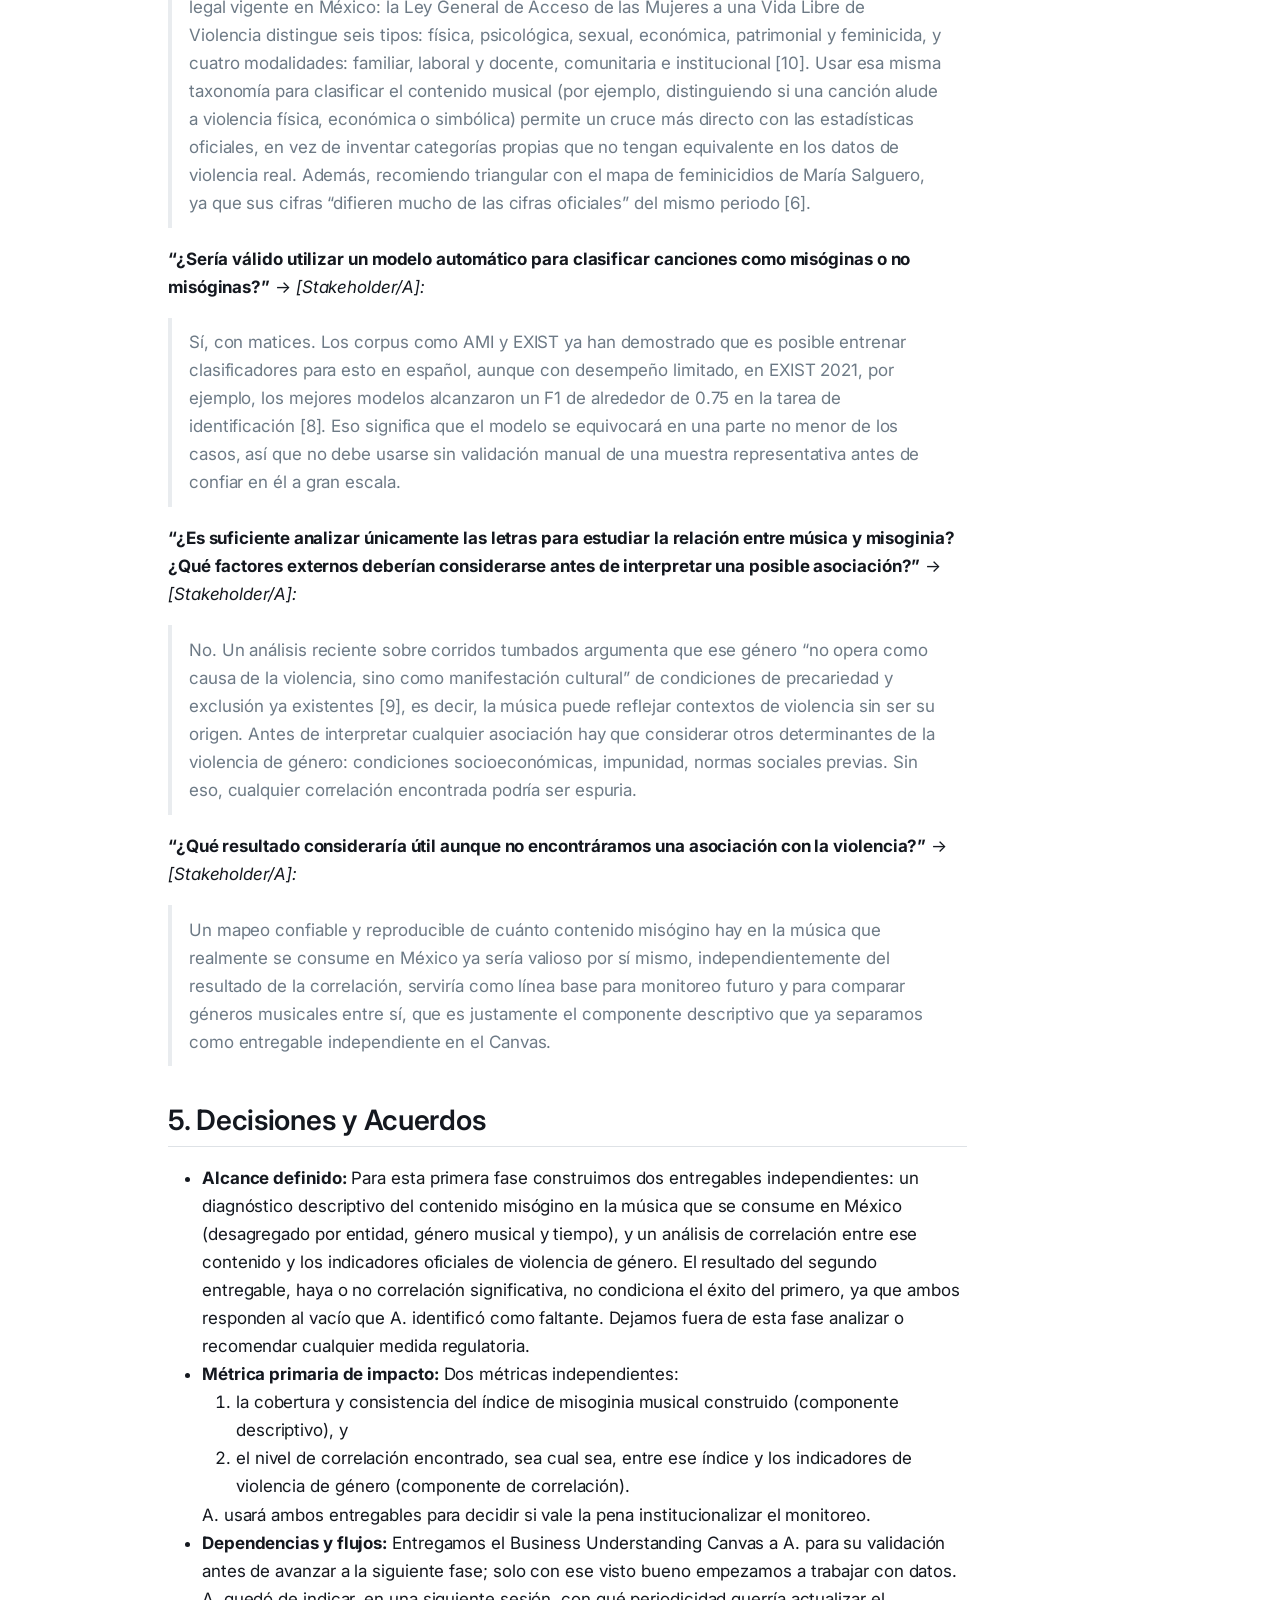
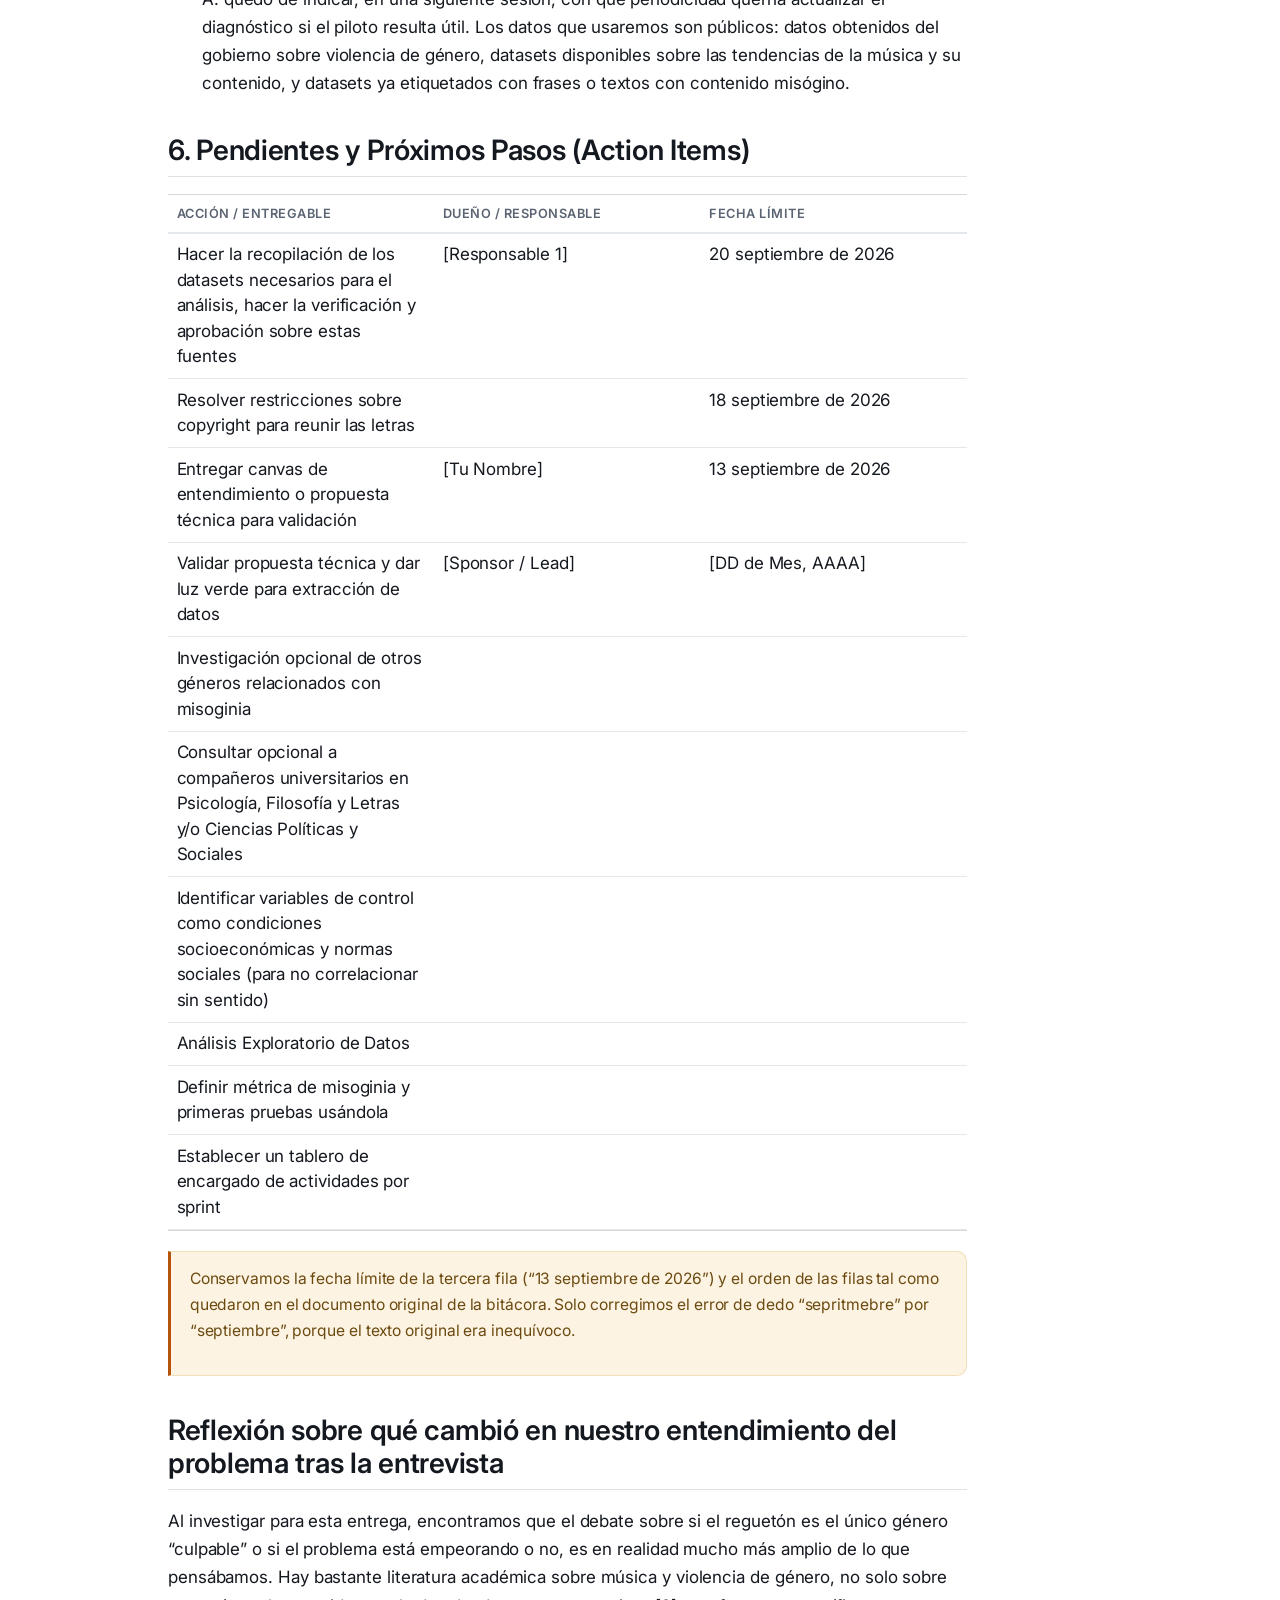
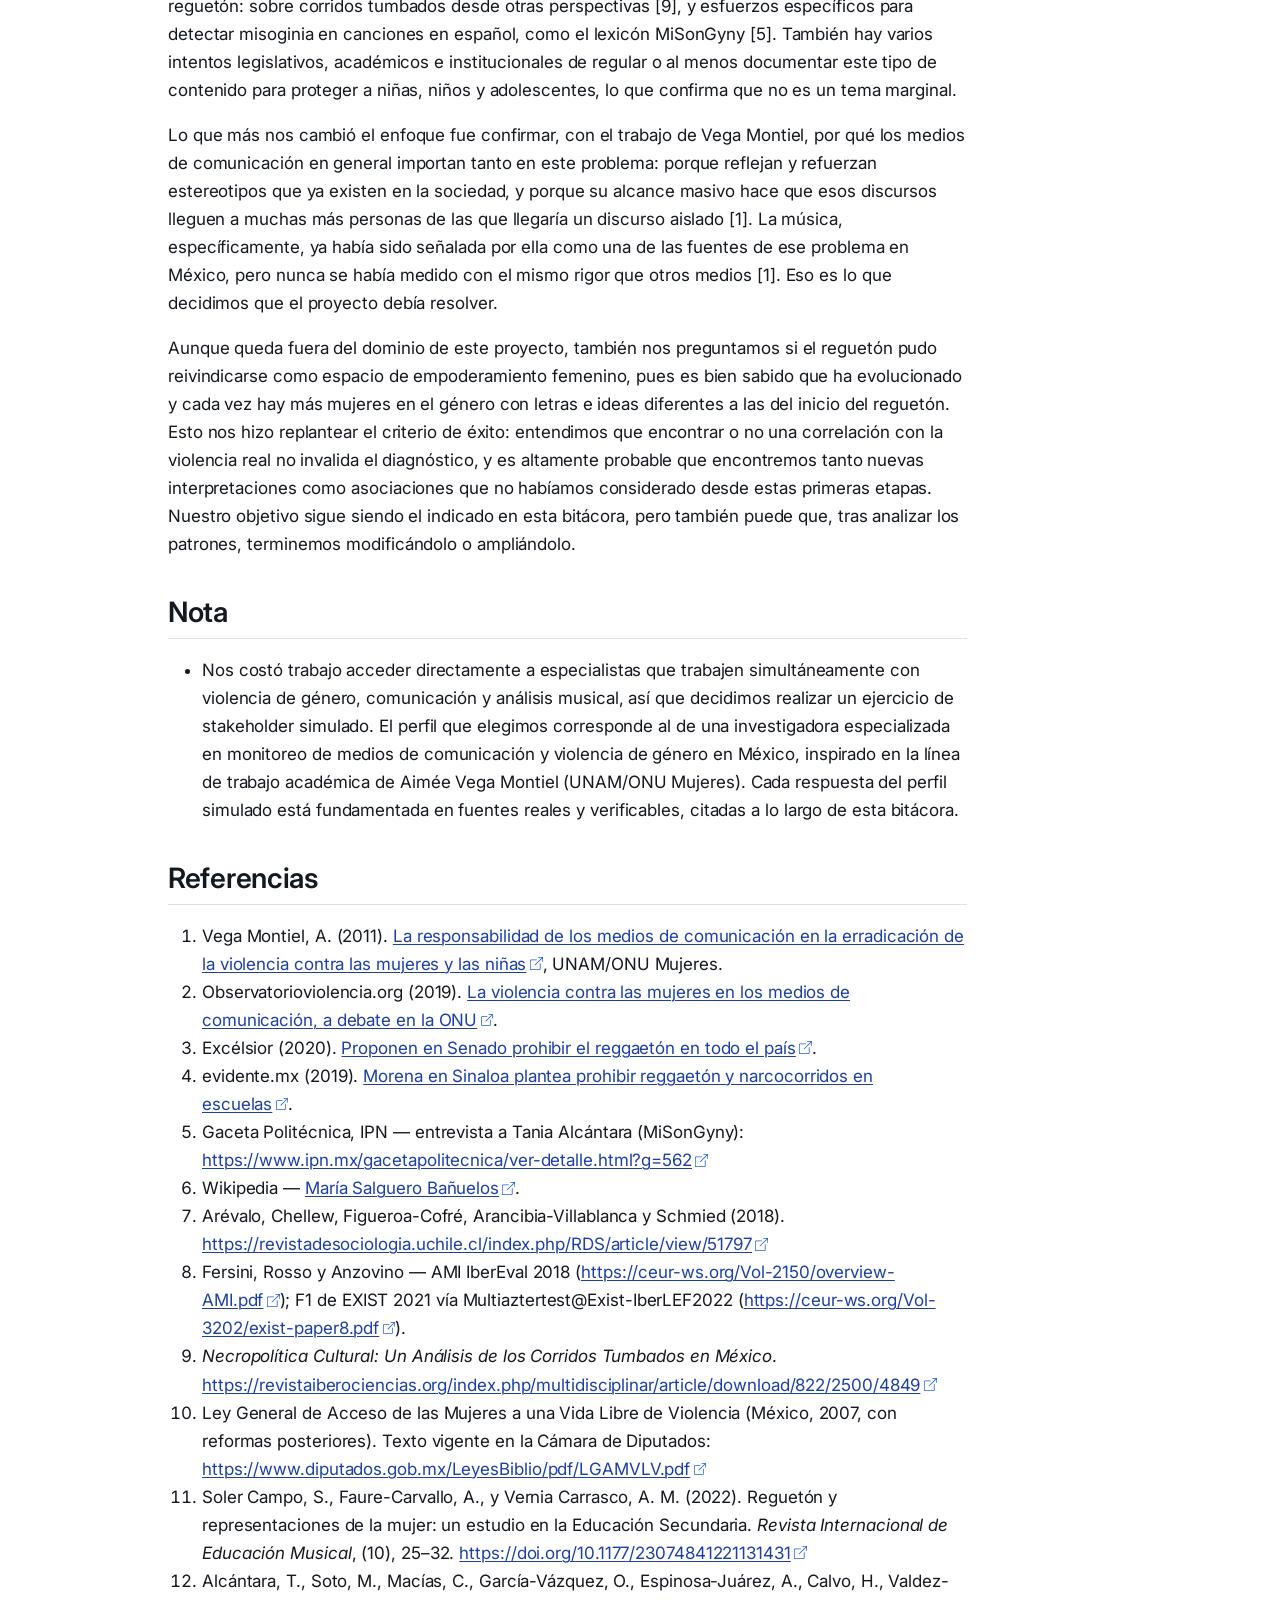
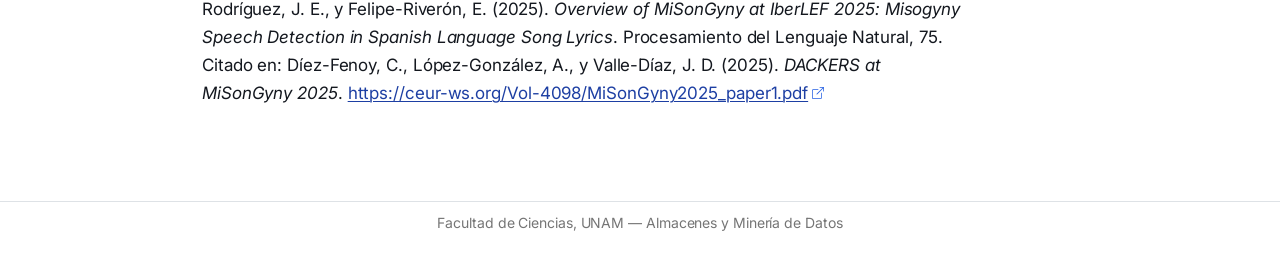
==== commit 78dc473a: "Reescribe la redacción de la bitácora, Canvas, preguntas, criterio de éxito, riesgos y uso de IA en " ====
--- a/docs/entregas/E0_comprension_negocio/bitacora.html
+++ b/docs/entregas/E0_comprension_negocio/bitacora.html
@@ -424,22 +424,22 @@
 <tr class="odd">
 <td>[17:00 - 17:10]</td>
 <td>Apertura y Alineación</td>
-<td>Se presentaron los 4 integrantes del equipo y A. Se confirmó el objetivo de la sesión: definir el alcance del proyecto de análisis de misoginia musical y violencia de género que A. propuso, y se revisó la agenda para el resto de la reunión.</td>
+<td>Nos presentamos los 4 integrantes del equipo junto con A. Confirmamos el objetivo de la sesión: definir el alcance del proyecto de análisis de misoginia musical y violencia de género que A. propuso, y revisamos la agenda para el resto de la reunión.</td>
 </tr>
 <tr class="even">
 <td>[17:10 - 17:25]</td>
 <td>Levantamiento de Requerimientos</td>
-<td>Se discutió por qué este análisis hace falta —el vacío que A. identificó en su propio trabajo de monitoreo de medios— y qué patrones concretos le interesa medir: distribución geográfica, presencia por género musical, tipo de violencia, y su posible correlación con la violencia real en las poblaciones que consumen esa música. Se abordó también la necesidad de un análisis temporal y de un mecanismo de monitoreo que sea replicable en el futuro.</td>
+<td>Discutimos por qué hace falta este análisis, retomando el vacío que A. identificó en su propio trabajo de monitoreo de medios, y qué patrones concretos le interesa medir: distribución geográfica, presencia por género musical, tipo de violencia, y su posible correlación con la violencia real en las poblaciones que consumen esa música. También hablamos de la necesidad de un análisis temporal y de un mecanismo de monitoreo que sea replicable en el futuro.</td>
 </tr>
 <tr class="odd">
 <td>[17:25 - 17:35]</td>
 <td>Factibilidad Técnica y Datos</td>
-<td>Se revisaron las fuentes disponibles para construir el corpus musical y los indicadores de violencia de género, así como su periodicidad (mensual, anual) y las condiciones de acceso a cada una.</td>
+<td>Revisamos las fuentes disponibles para construir el corpus musical y los indicadores de violencia de género, así como su periodicidad (mensual, anual) y las condiciones de acceso a cada una.</td>
 </tr>
 <tr class="even">
 <td>[17:35 - 17:40]</td>
 <td>Cierre y Compromisos</td>
-<td>Se resumieron los acuerdos sobre alcance y métrica primaria, se asignaron responsables entre los 4 integrantes del equipo, y se definió la fecha de entrega del Business Understanding Canvas para validación con A.</td>
+<td>Resumimos los acuerdos sobre alcance y métrica primaria, asignamos responsables entre los 4 integrantes del equipo, y definimos la fecha de entrega del Business Understanding Canvas para validación con A.</td>
 </tr>
 </tbody>
 </table>
@@ -498,14 +498,14 @@
 <section id="decisiones-y-acuerdos" class="level2">
 <h2 class="anchored" data-anchor-id="decisiones-y-acuerdos">5. Decisiones y Acuerdos</h2>
 <ul>
-<li><strong>Alcance definido:</strong> Para esta primera fase, el equipo construye dos entregables independientes: un diagnóstico descriptivo del contenido misógino en la música que se consume en México (desagregado por entidad, género musical y tiempo), y un análisis de correlación entre ese contenido y los indicadores oficiales de violencia de género. El resultado del segundo entregable, haya o no correlación significativa, no condiciona el éxito del primero, ya que ambos responden al vacío que A. identificó como faltante. Queda fuera de esta fase analizar o recomendar cualquier medida regulatoria.</li>
+<li><strong>Alcance definido:</strong> Para esta primera fase construimos dos entregables independientes: un diagnóstico descriptivo del contenido misógino en la música que se consume en México (desagregado por entidad, género musical y tiempo), y un análisis de correlación entre ese contenido y los indicadores oficiales de violencia de género. El resultado del segundo entregable, haya o no correlación significativa, no condiciona el éxito del primero, ya que ambos responden al vacío que A. identificó como faltante. Dejamos fuera de esta fase analizar o recomendar cualquier medida regulatoria.</li>
 <li><strong>Métrica primaria de impacto:</strong> Dos métricas independientes:
 <ol type="1">
 <li>la cobertura y consistencia del índice de misoginia musical construido (componente descriptivo), y</li>
 <li>el nivel de correlación encontrado, sea cual sea, entre ese índice y los indicadores de violencia de género (componente de correlación).</li>
 </ol>
 A. usará ambos entregables para decidir si vale la pena institucionalizar el monitoreo.</li>
-<li><strong>Dependencias y flujos:</strong> El equipo entrega el Business Understanding Canvas a A. para su validación antes de avanzar a la siguiente fase; solo con ese visto bueno se procede a trabajar con datos. A. quedó de indicar, en una siguiente sesión, con qué periodicidad querría que se actualizará el diagnóstico si el piloto resulta útil. Los datos accesados serán públicos: datos obtenidos del gobierno sobre violencia de género y datasets disponibles sobre las tendencias de la música y su contenido. Además de datasets ya etiquetados con frases o textos con contenido misógino.</li>
+<li><strong>Dependencias y flujos:</strong> Entregamos el Business Understanding Canvas a A. para su validación antes de avanzar a la siguiente fase; solo con ese visto bueno empezamos a trabajar con datos. A. quedó de indicar, en una siguiente sesión, con qué periodicidad querría actualizar el diagnóstico si el piloto resulta útil. Los datos que usaremos son públicos: datos obtenidos del gobierno sobre violencia de género, datasets disponibles sobre las tendencias de la música y su contenido, y datasets ya etiquetados con frases o textos con contenido misógino.</li>
 </ul>
 </section>
 <section id="pendientes-y-próximos-pasos-action-items" class="level2">
@@ -577,19 +577,19 @@
 </tbody>
 </table>
 <div class="todo">
-<p>La fecha límite de la tercera fila (“13 septiembre de 2026”) y el orden de las filas se conservan tal como aparecen en el documento original de la bitácora, incluyendo el error de dedo “sepritmebre” corregido aquí a “septiembre” por tratarse de un error evidente de tipeo sin ambigüedad sobre el texto original.</p>
+<p>Conservamos la fecha límite de la tercera fila (“13 septiembre de 2026”) y el orden de las filas tal como quedaron en el documento original de la bitácora. Solo corregimos el error de dedo “sepritmebre” por “septiembre”, porque el texto original era inequívoco.</p>
 </div>
 </section>
 <section id="reflexión-sobre-qué-cambió-en-nuestro-entendimiento-del-problema-tras-la-entrevista" class="level2">
 <h2 class="anchored" data-anchor-id="reflexión-sobre-qué-cambió-en-nuestro-entendimiento-del-problema-tras-la-entrevista">Reflexión sobre qué cambió en nuestro entendimiento del problema tras la entrevista</h2>
 <p>Al investigar para esta entrega, encontramos que el debate sobre si el reguetón es el único género “culpable” o si el problema está empeorando o no, es en realidad mucho más amplio de lo que pensábamos. Hay bastante literatura académica sobre música y violencia de género, no solo sobre reguetón: sobre corridos tumbados desde otras perspectivas [9], y esfuerzos específicos para detectar misoginia en canciones en español, como el lexicón MiSonGyny [5]. También hay varios intentos legislativos, académicos e institucionales de regular o al menos documentar este tipo de contenido para proteger a niñas, niños y adolescentes, lo que confirma que no es un tema marginal.</p>
 <p>Lo que más nos cambió el enfoque fue confirmar, con el trabajo de Vega Montiel, por qué los medios de comunicación en general importan tanto en este problema: porque reflejan y refuerzan estereotipos que ya existen en la sociedad, y porque su alcance masivo hace que esos discursos lleguen a muchas más personas de las que llegaría un discurso aislado [1]. La música, específicamente, ya había sido señalada por ella como una de las fuentes de ese problema en México, pero nunca se había medido con el mismo rigor que otros medios [1]. Eso es lo que decidimos que el proyecto debía resolver.</p>
-<p>Por otro lado, aunque queda fuera del dominio de este proyecto, también se pudo reflexionar y preguntar si el reguetón pudo reivindicarse como espacio de empoderamiento femenino, pues es bien sabido que ha evolucionado y cada vez hay más mujeres en el género con letras e ideas diferentes a las del inicio del reguetón. Y esto nos hizo replantear el criterio de éxito, así entendimos que encontrar o no una correlación con la violencia real no invalida el diagnóstico, y es altamente probable que se encuentren tanto nuevas interpretaciones como asociaciones sin haberlas considerado desde estas primeras etapas; nuestro objetivo será el indicado en esta bitácora pero también puede que tras analizar patrones se llegue a modificar o ampliar.</p>
+<p>Aunque queda fuera del dominio de este proyecto, también nos preguntamos si el reguetón pudo reivindicarse como espacio de empoderamiento femenino, pues es bien sabido que ha evolucionado y cada vez hay más mujeres en el género con letras e ideas diferentes a las del inicio del reguetón. Esto nos hizo replantear el criterio de éxito: entendimos que encontrar o no una correlación con la violencia real no invalida el diagnóstico, y es altamente probable que encontremos tanto nuevas interpretaciones como asociaciones que no habíamos considerado desde estas primeras etapas. Nuestro objetivo sigue siendo el indicado en esta bitácora, pero también puede que, tras analizar los patrones, terminemos modificándolo o ampliándolo.</p>
 </section>
 <section id="nota" class="level2">
 <h2 class="anchored" data-anchor-id="nota">Nota</h2>
 <ul>
-<li>Debido a la dificultad de acceder directamente a especialistas que trabajen simultáneamente con violencia de género, comunicación y análisis musical, el equipo decidió realizar un ejercicio de stakeholder simulado. El perfil seleccionado corresponde al de una investigadora especializada en monitoreo de medios de comunicación y violencia de género en México, inspirado en la línea de trabajo académica de Aimée Vega Montiel (UNAM/ONU Mujeres). Cada respuesta del perfil simulado está fundamentada en fuentes reales y verificables, citadas a lo largo de esta bitácora.</li>
+<li>Nos costó trabajo acceder directamente a especialistas que trabajen simultáneamente con violencia de género, comunicación y análisis musical, así que decidimos realizar un ejercicio de stakeholder simulado. El perfil que elegimos corresponde al de una investigadora especializada en monitoreo de medios de comunicación y violencia de género en México, inspirado en la línea de trabajo académica de Aimée Vega Montiel (UNAM/ONU Mujeres). Cada respuesta del perfil simulado está fundamentada en fuentes reales y verificables, citadas a lo largo de esta bitácora.</li>
 </ul>
 </section>
 <section id="referencias" class="level2">
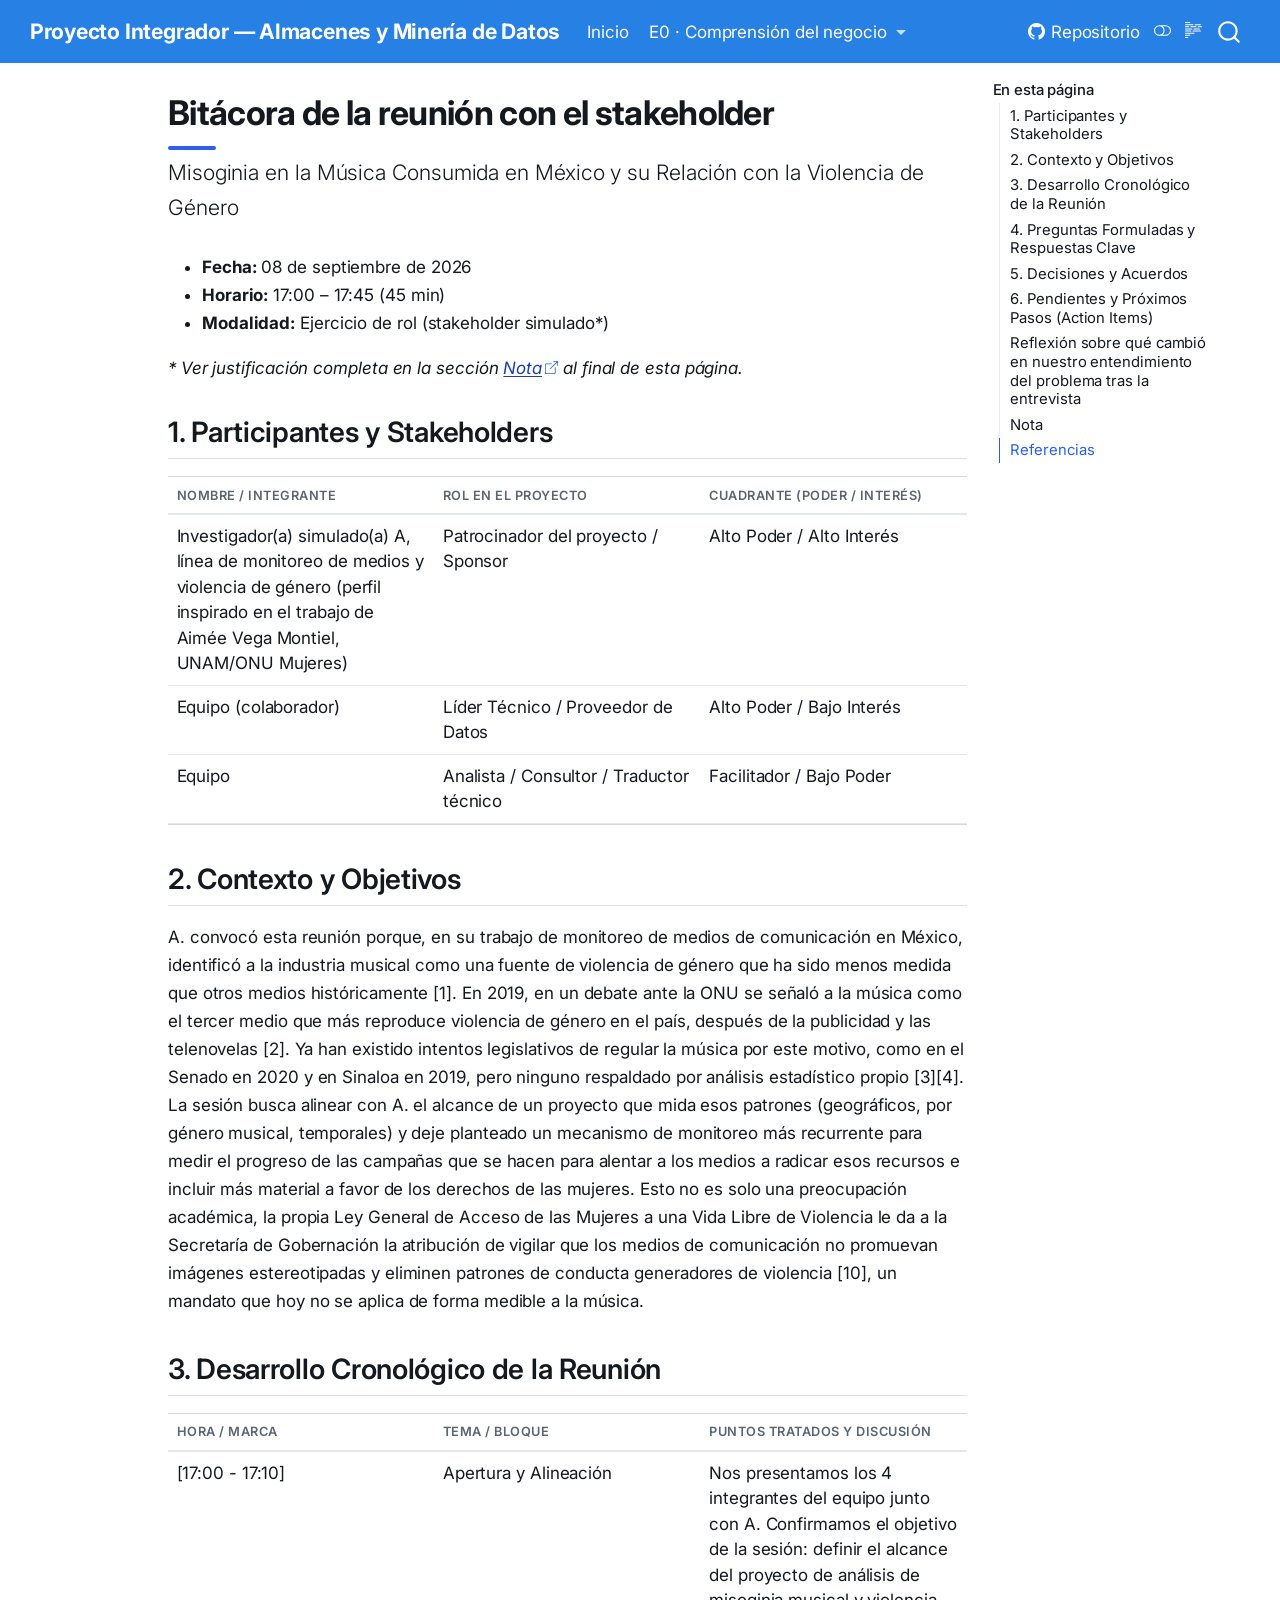
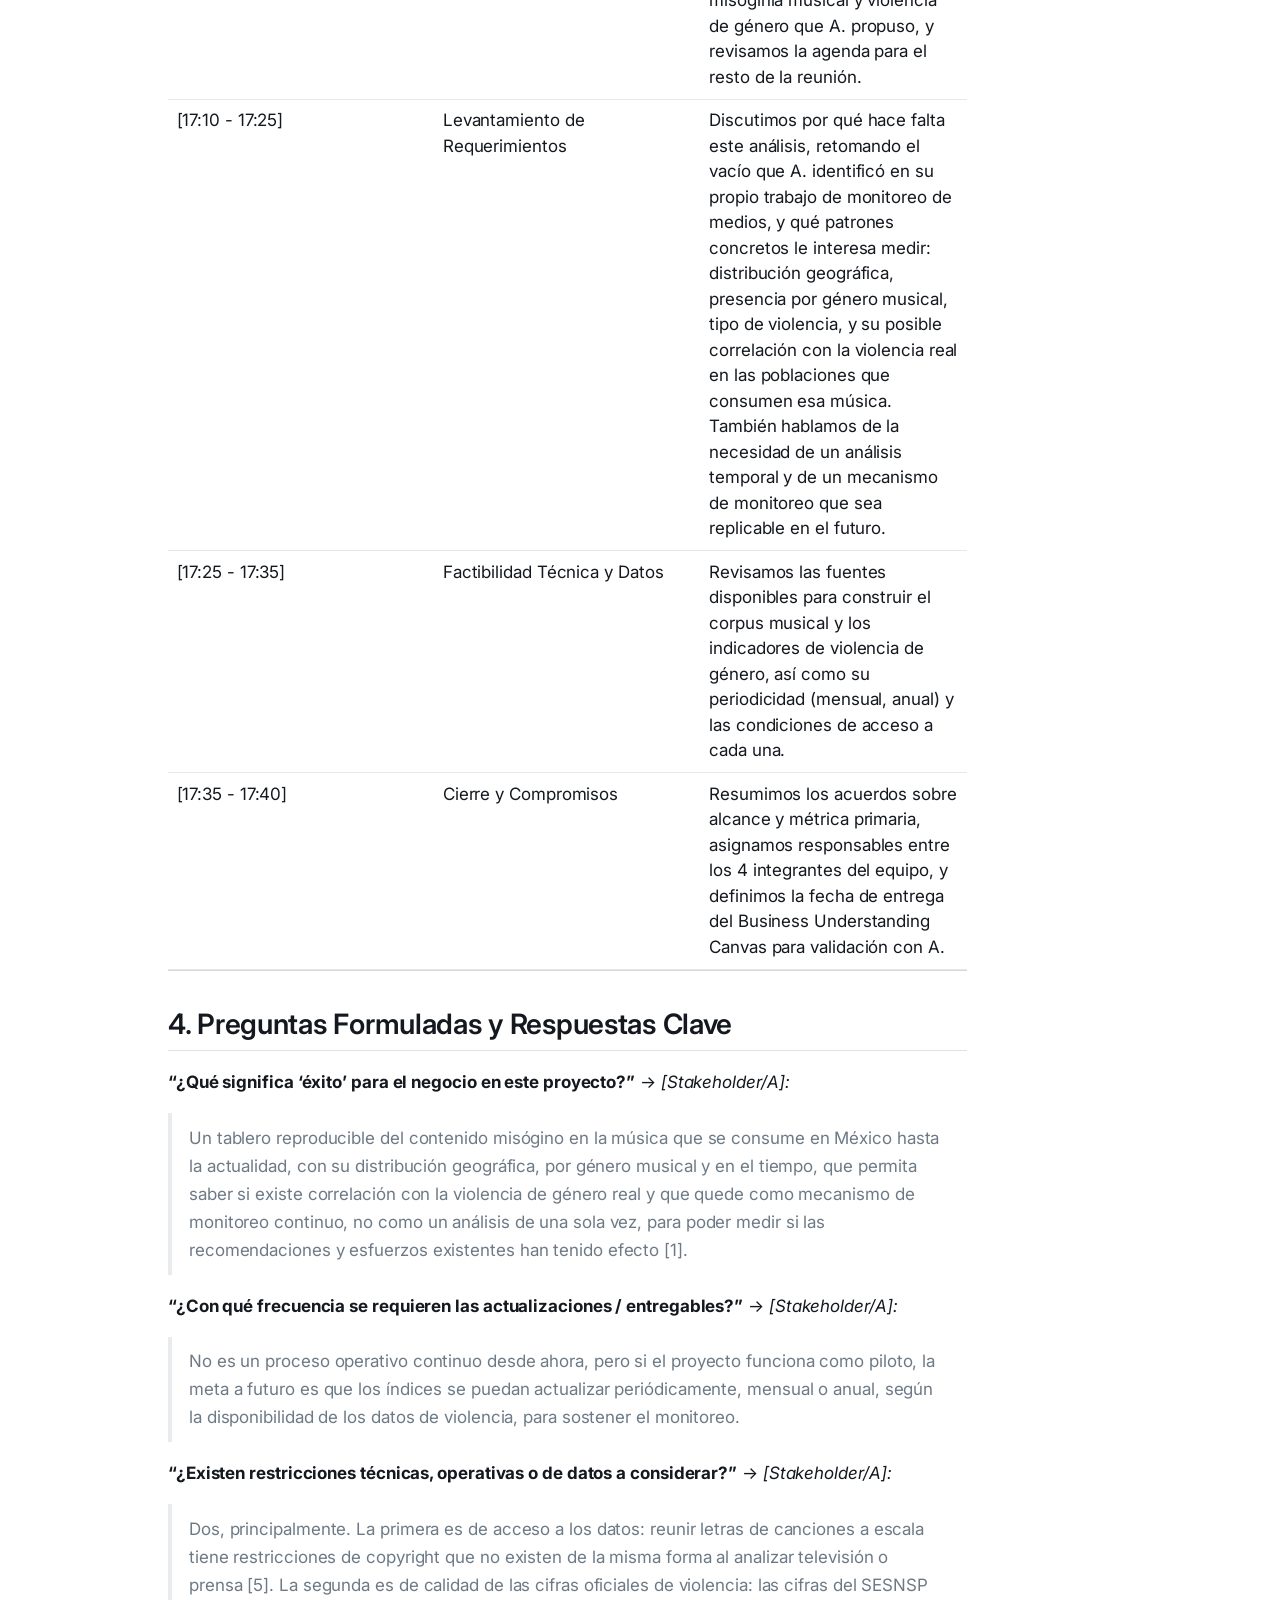
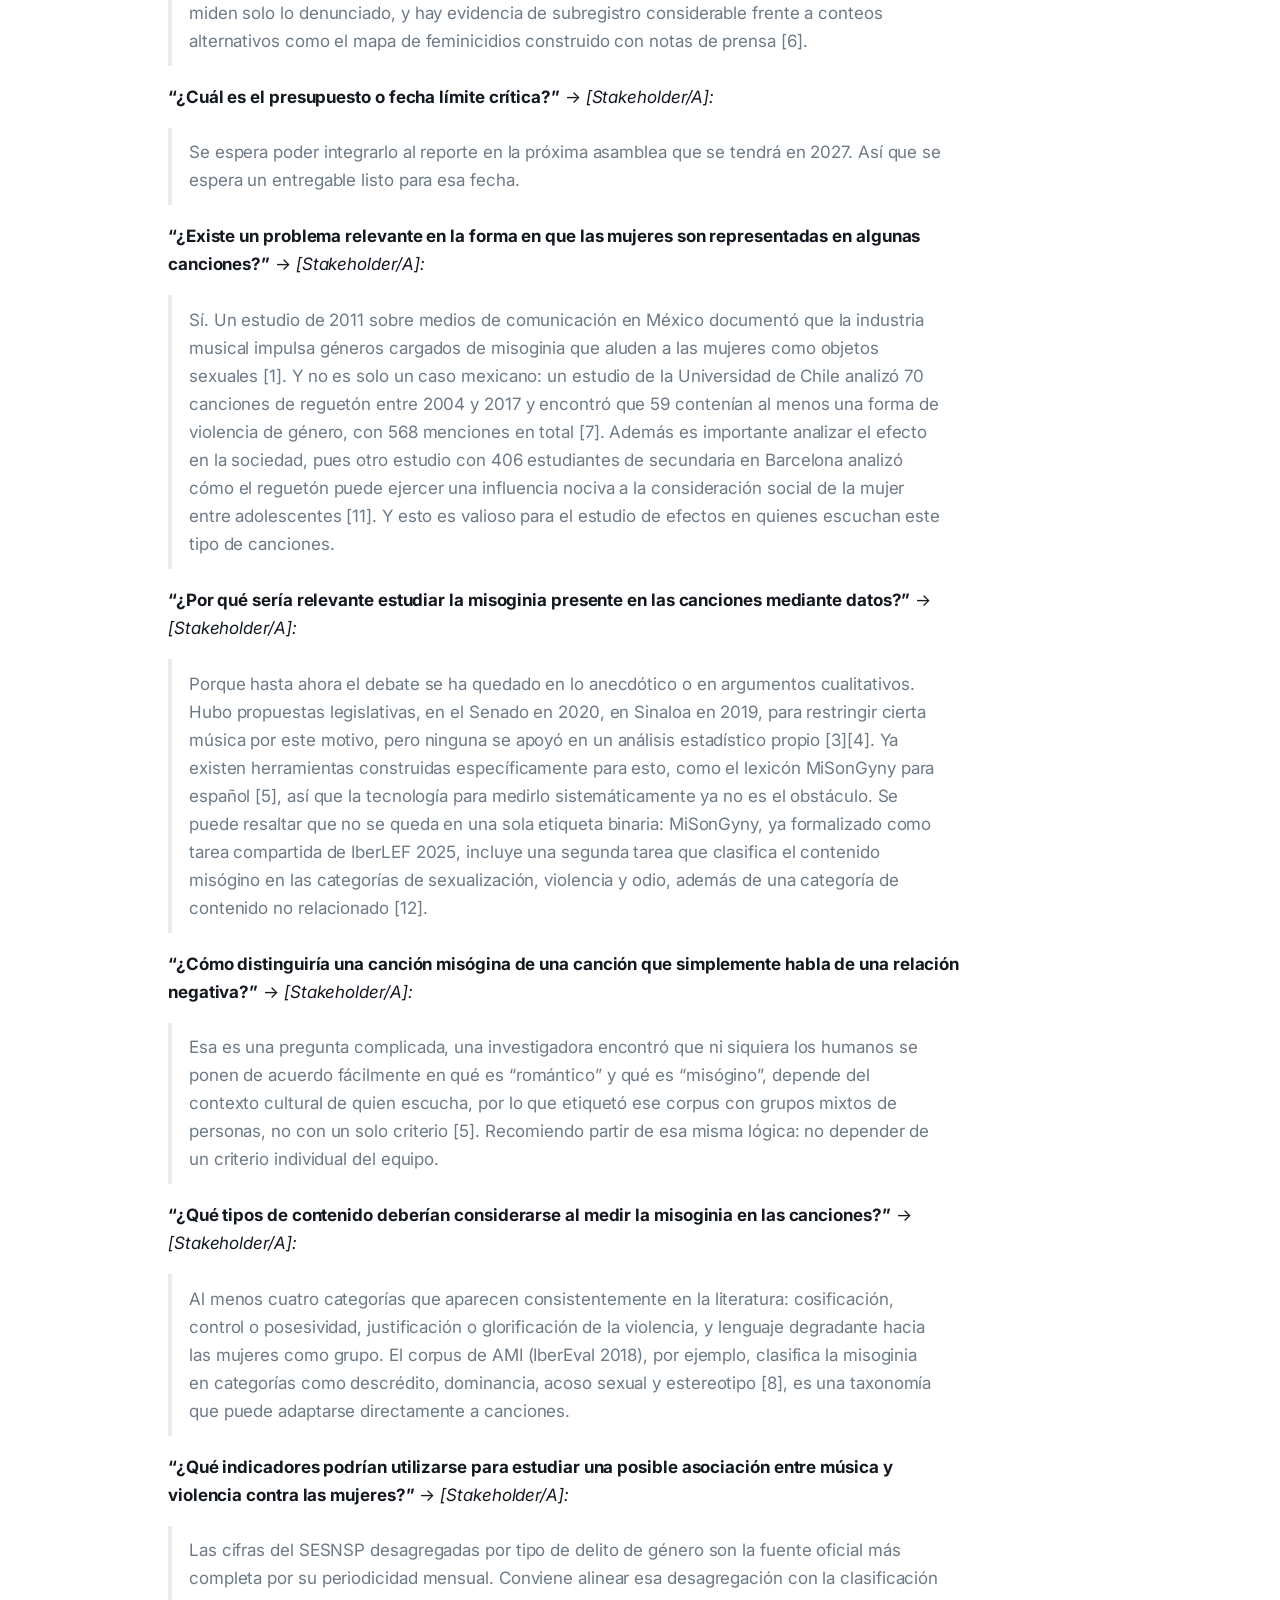
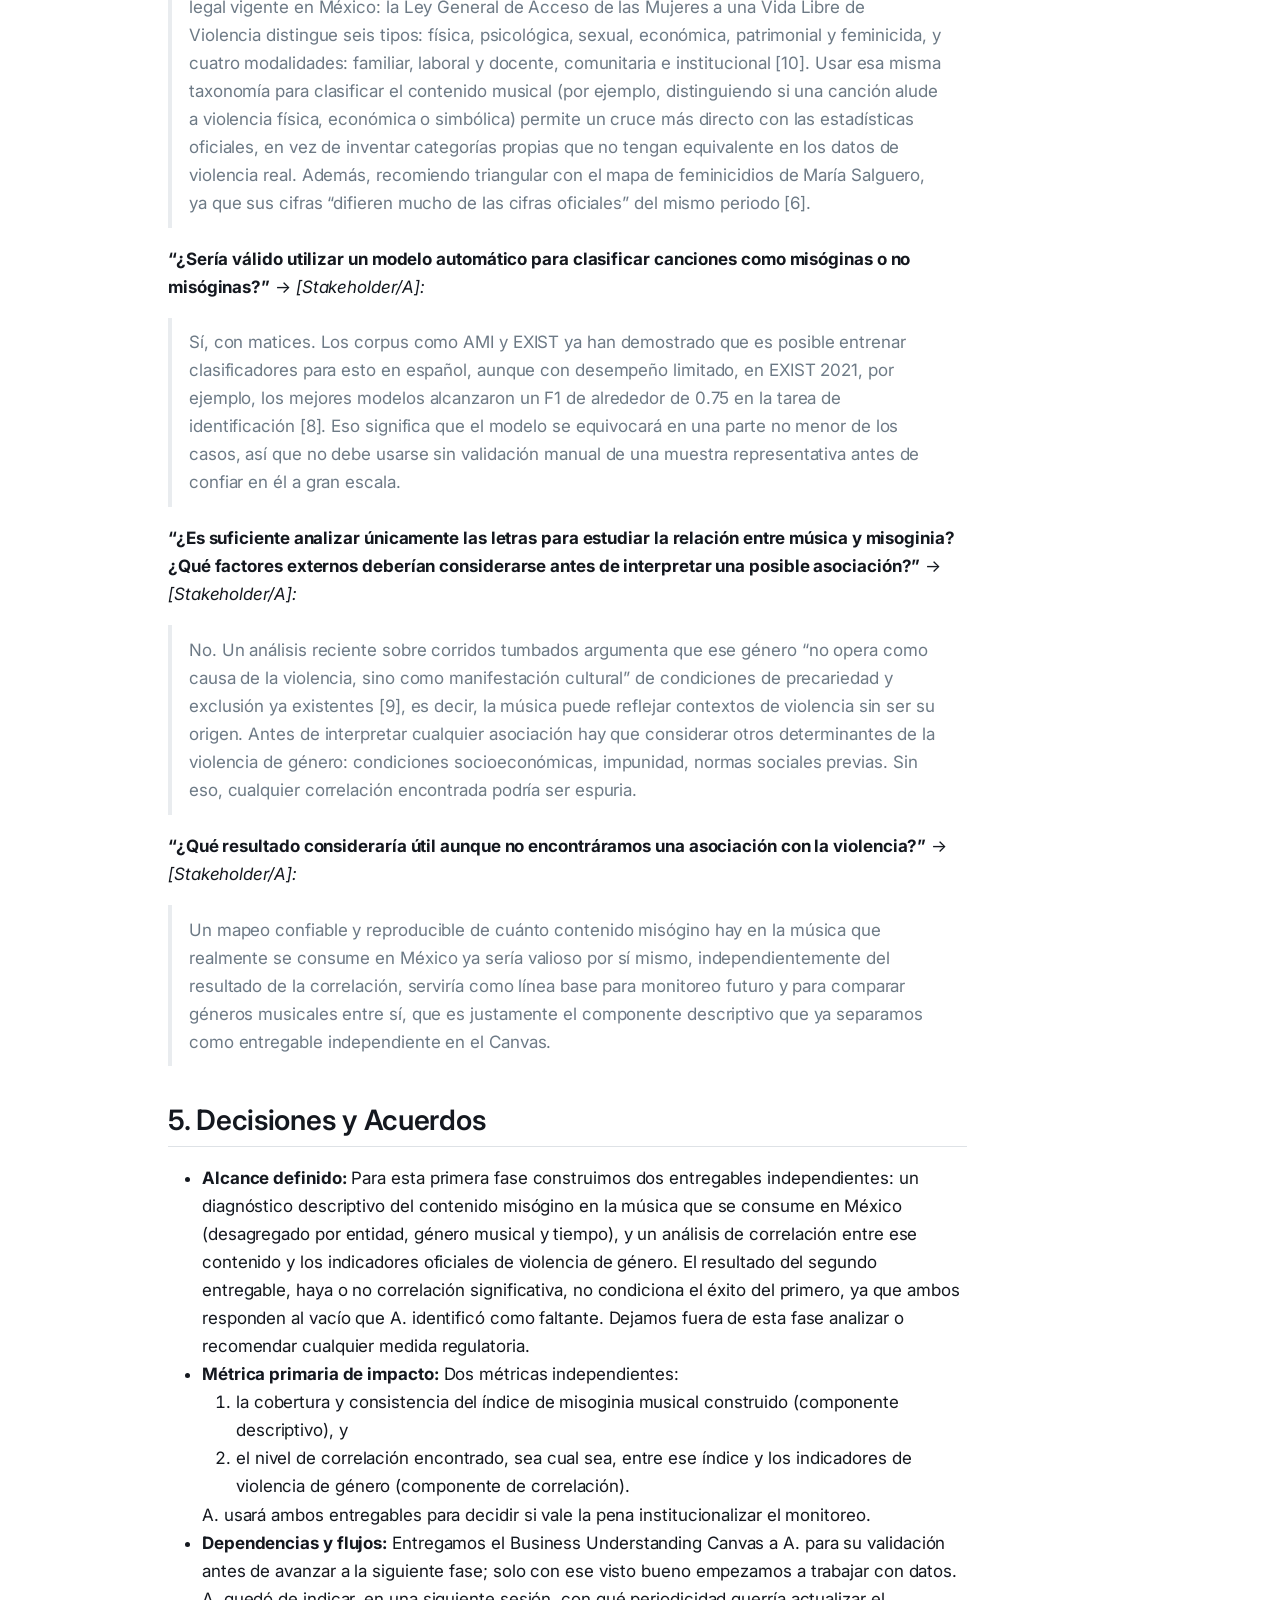
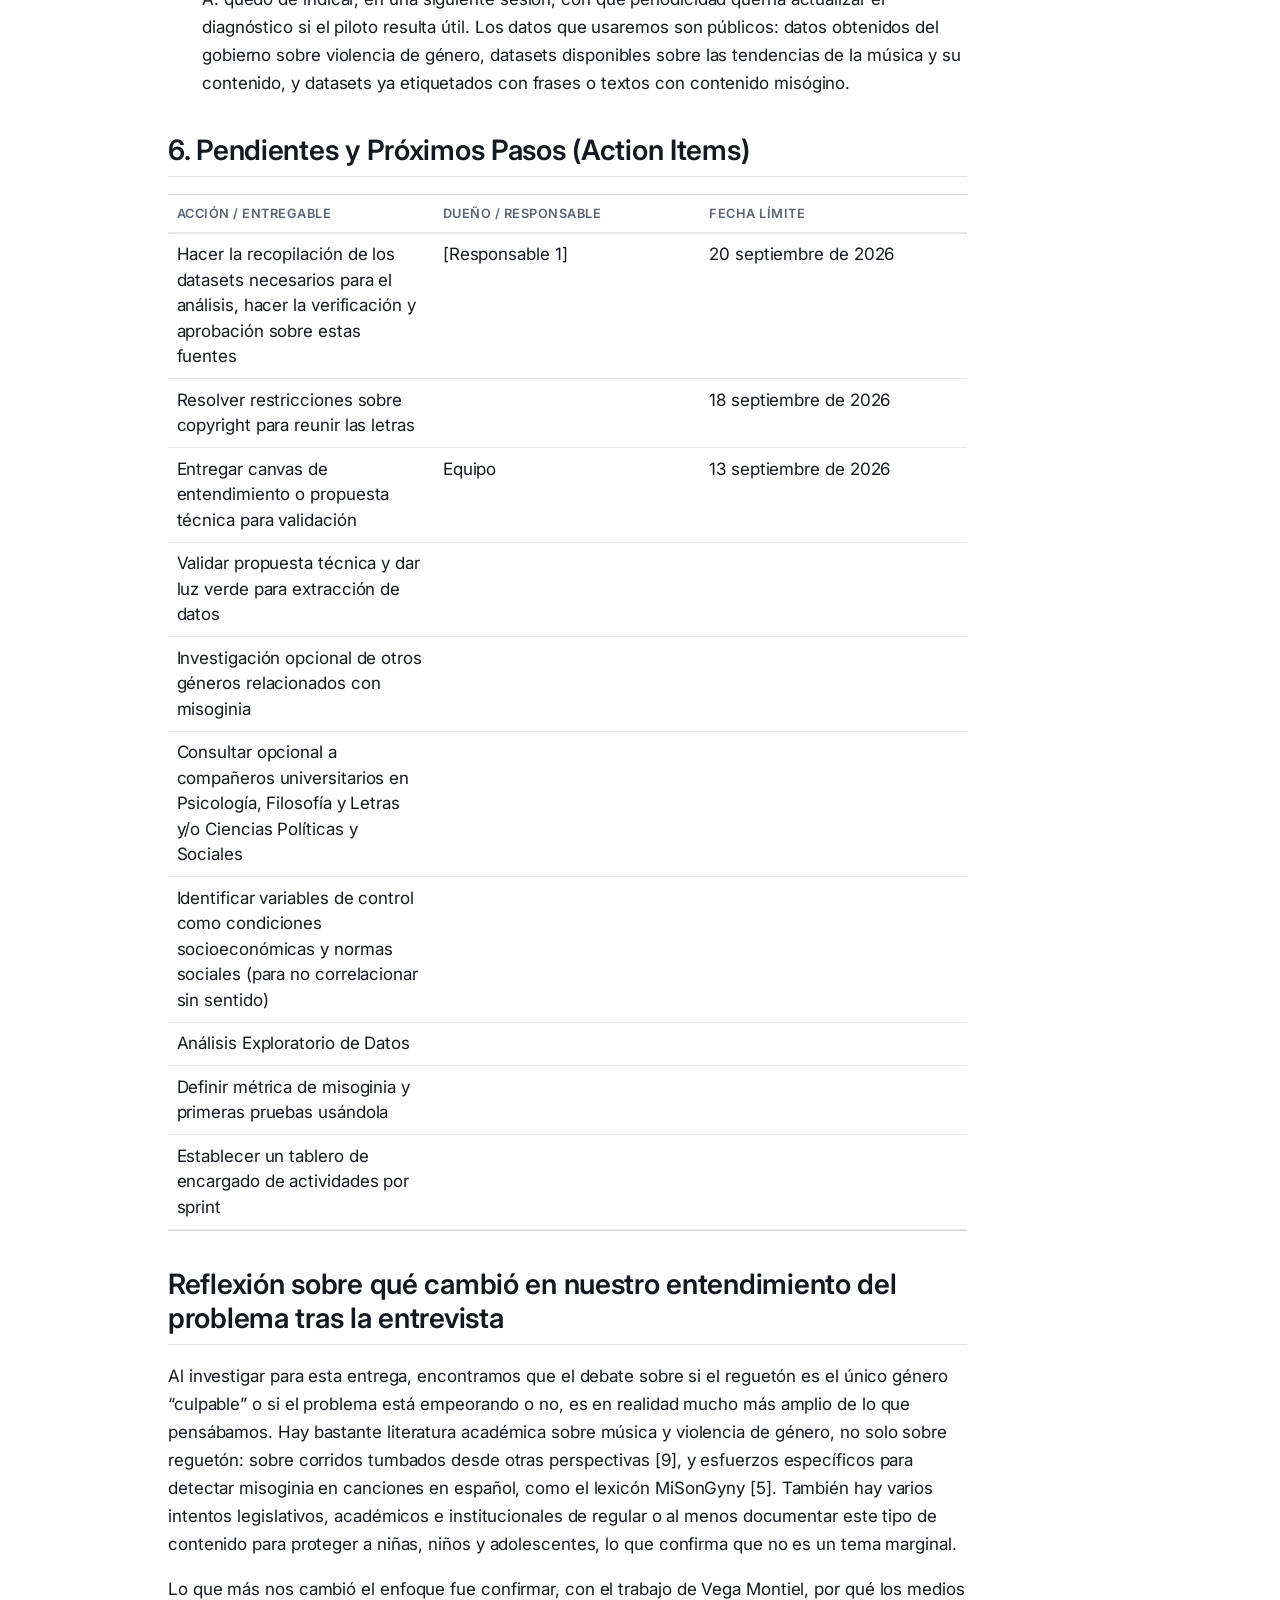
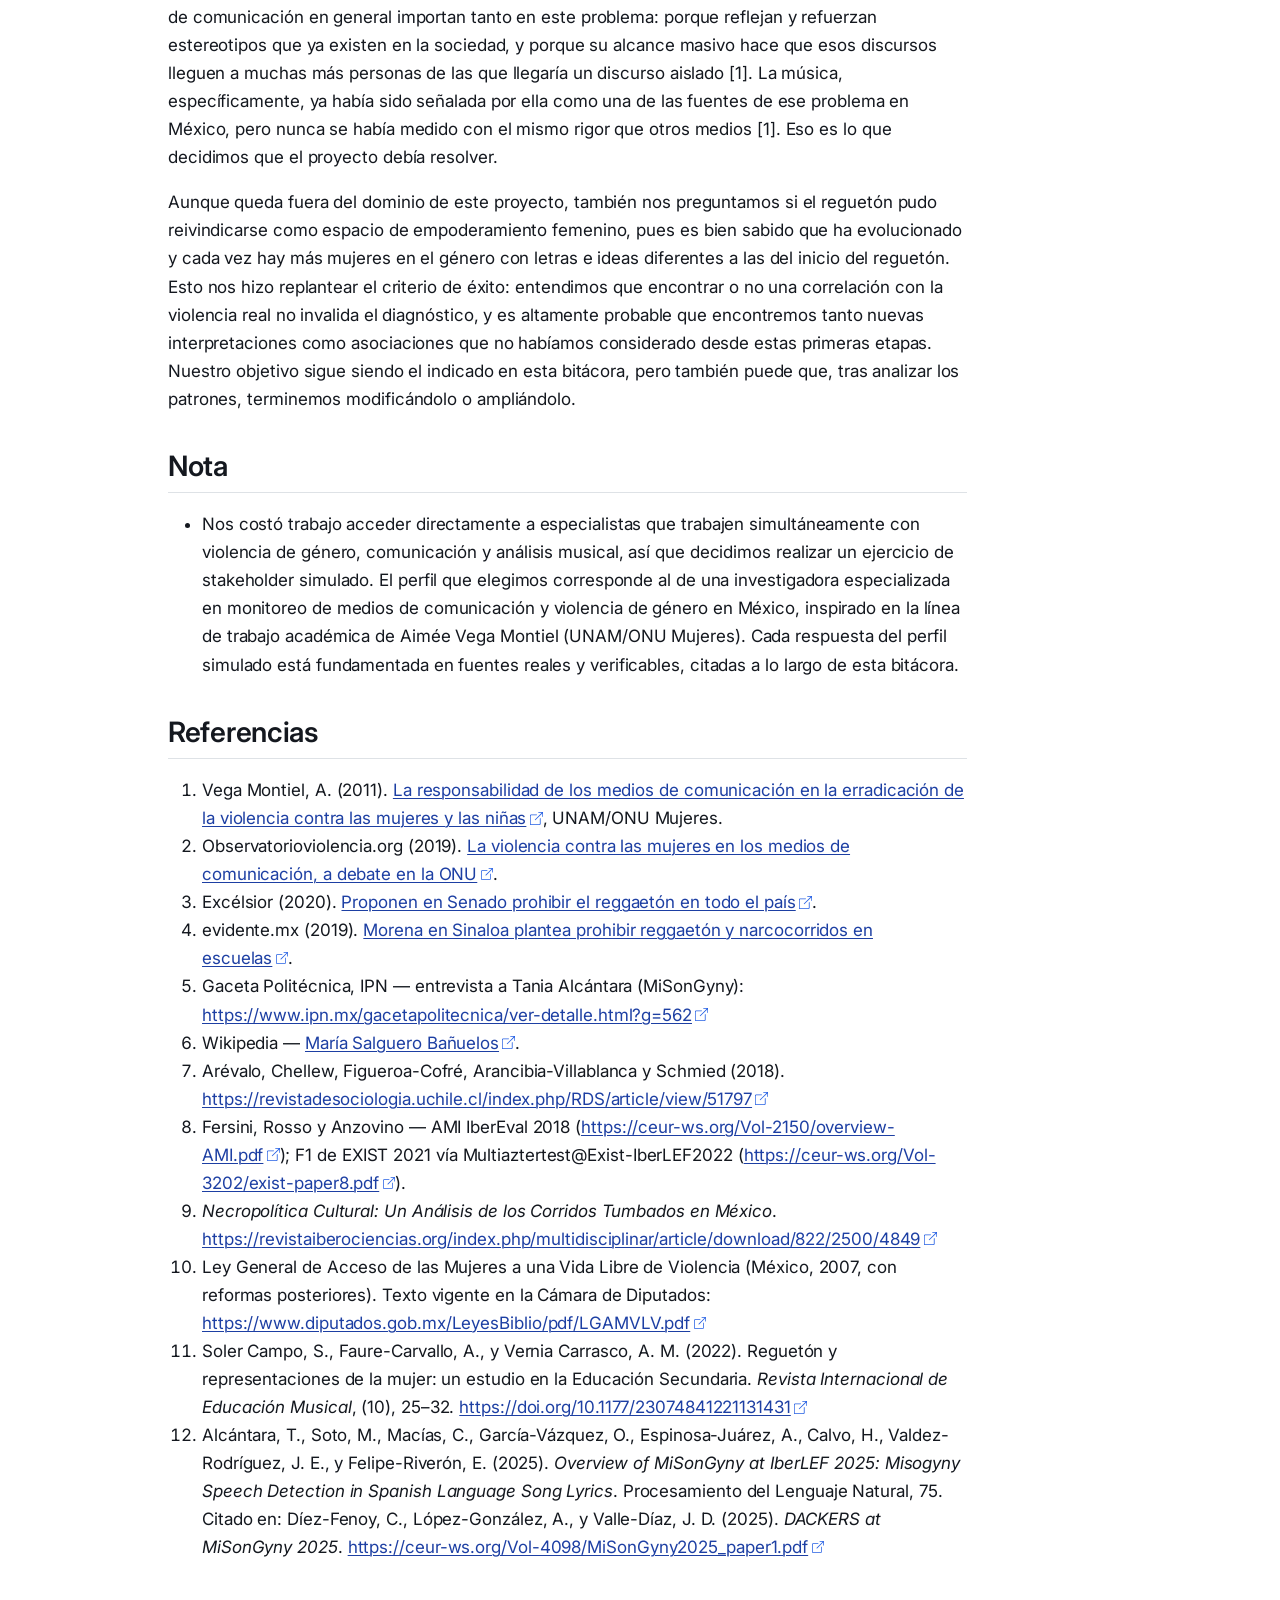
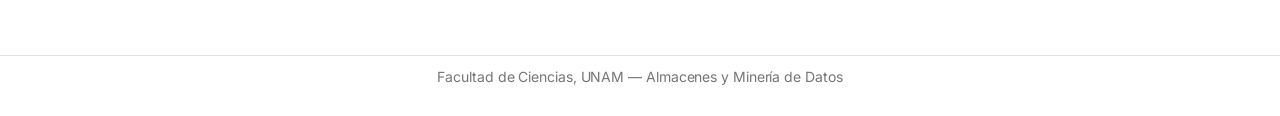
==== commit 3b877174: "fix: completa datos faltantes" ====
--- a/docs/entregas/E0_comprension_negocio/bitacora.html
+++ b/docs/entregas/E0_comprension_negocio/bitacora.html
@@ -536,13 +536,13 @@
 </tr>
 <tr class="odd">
 <td>Entregar canvas de entendimiento o propuesta técnica para validación</td>
-<td>[Tu Nombre]</td>
+<td>Equipo</td>
 <td>13 septiembre de 2026</td>
 </tr>
 <tr class="even">
 <td>Validar propuesta técnica y dar luz verde para extracción de datos</td>
-<td>[Sponsor / Lead]</td>
-<td>[DD de Mes, AAAA]</td>
+<td></td>
+<td></td>
 </tr>
 <tr class="odd">
 <td>Investigación opcional de otros géneros relacionados con misoginia</td>
@@ -576,9 +576,6 @@
 </tr>
 </tbody>
 </table>
-<div class="todo">
-<p>Conservamos la fecha límite de la tercera fila (“13 septiembre de 2026”) y el orden de las filas tal como quedaron en el documento original de la bitácora. Solo corregimos el error de dedo “sepritmebre” por “septiembre”, porque el texto original era inequívoco.</p>
-</div>
 </section>
 <section id="reflexión-sobre-qué-cambió-en-nuestro-entendimiento-del-problema-tras-la-entrevista" class="level2">
 <h2 class="anchored" data-anchor-id="reflexión-sobre-qué-cambió-en-nuestro-entendimiento-del-problema-tras-la-entrevista">Reflexión sobre qué cambió en nuestro entendimiento del problema tras la entrevista</h2>
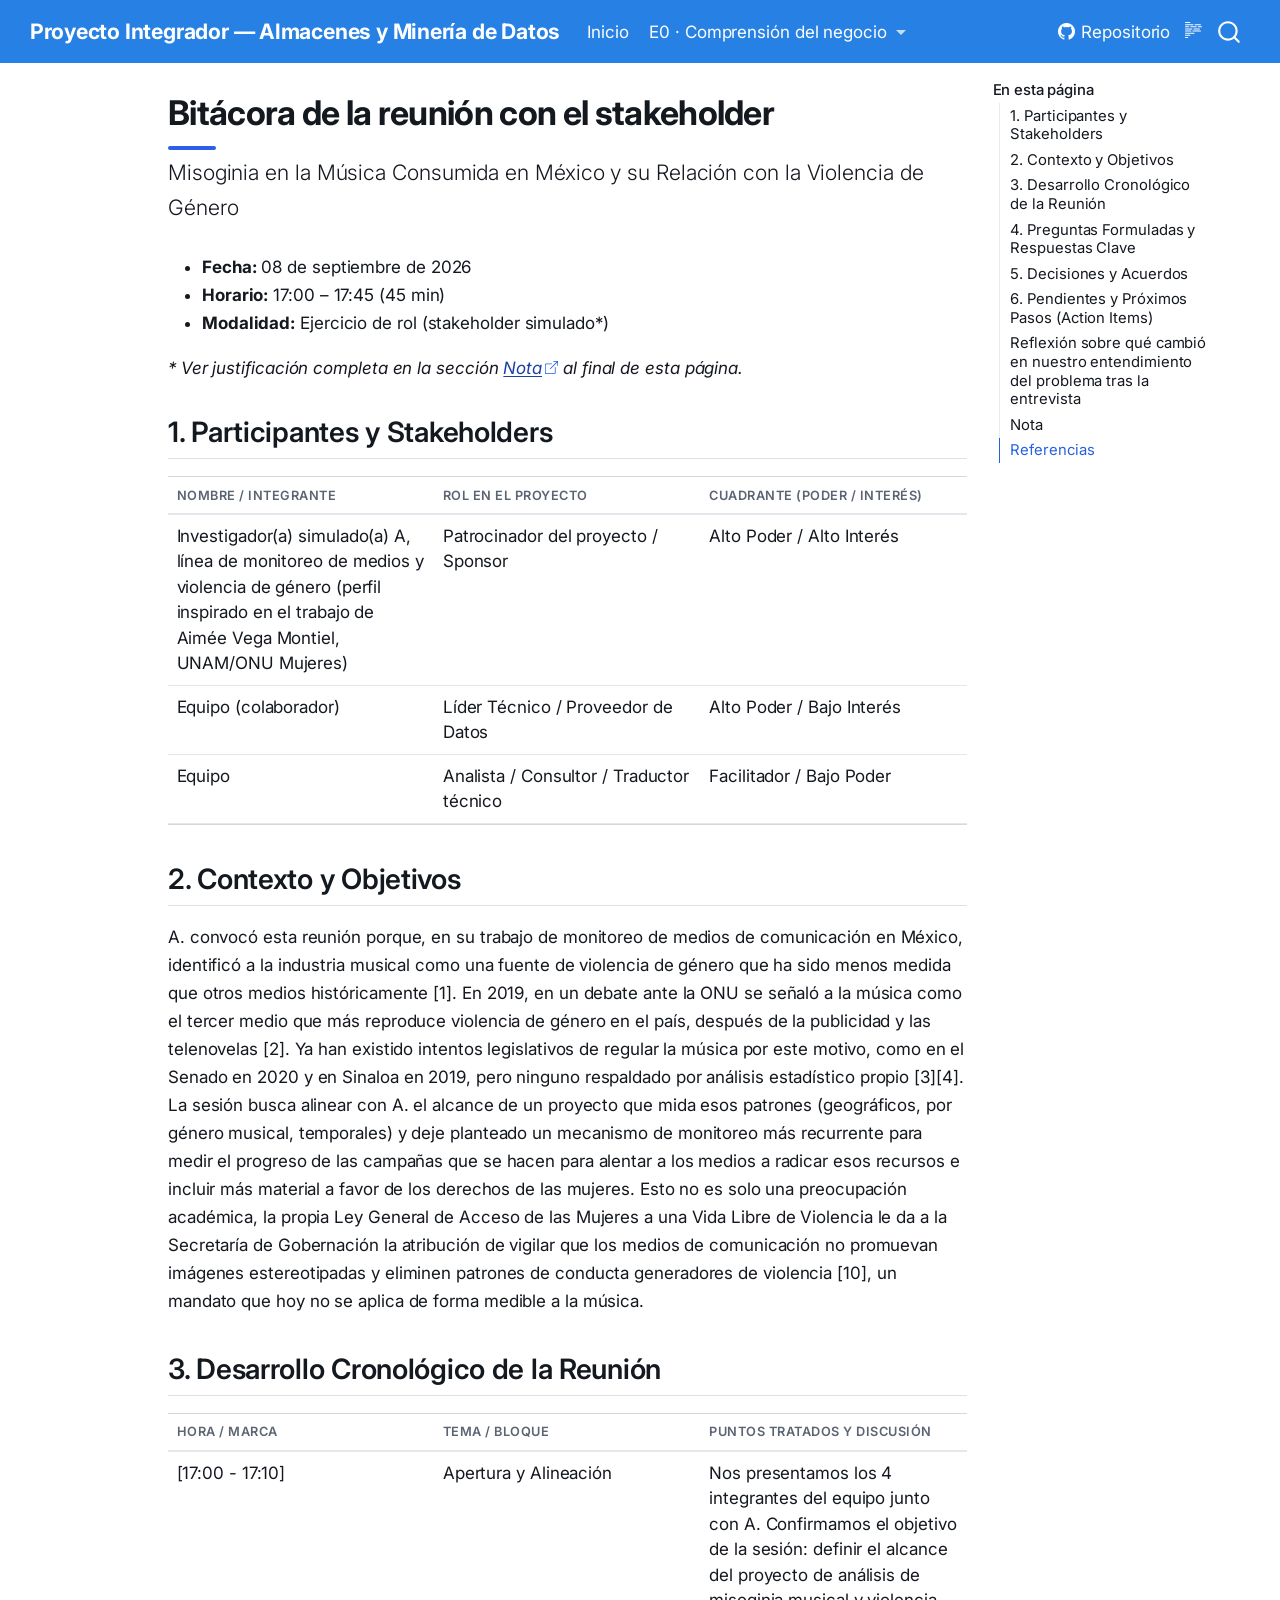
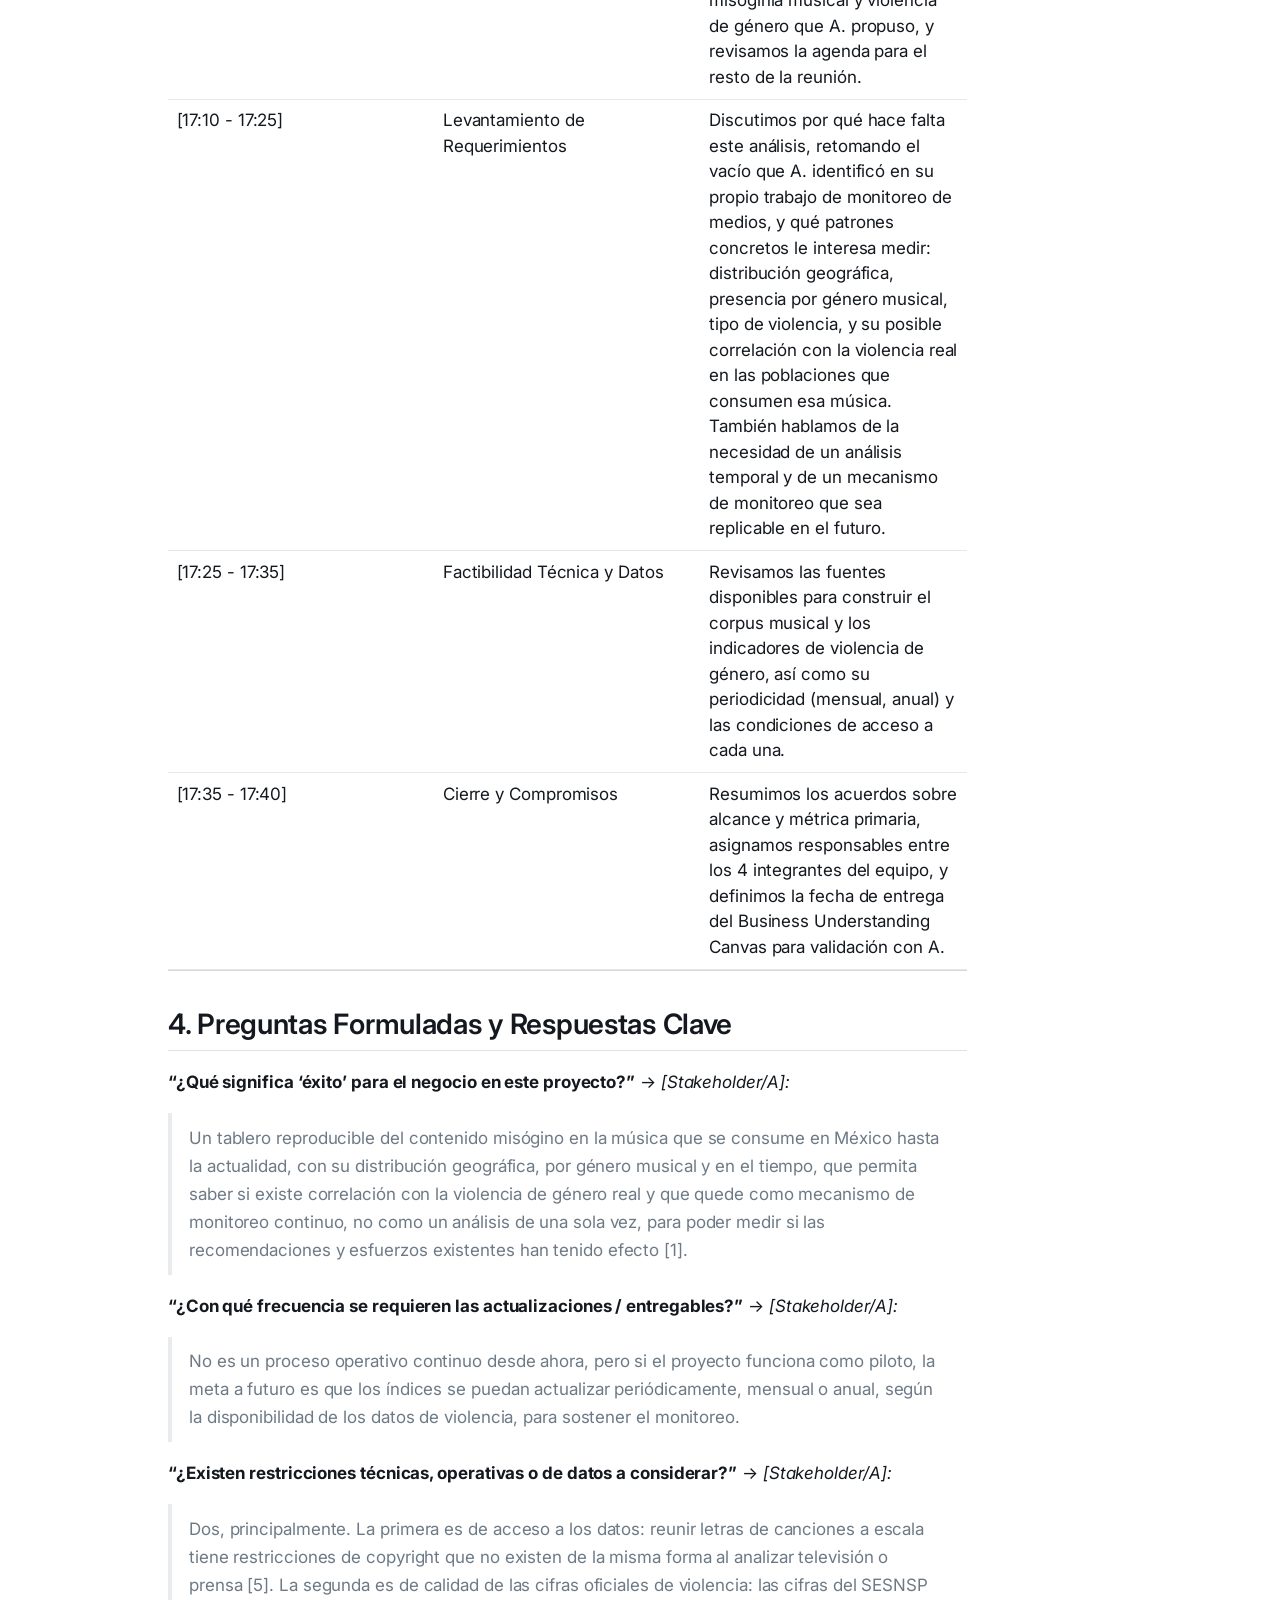
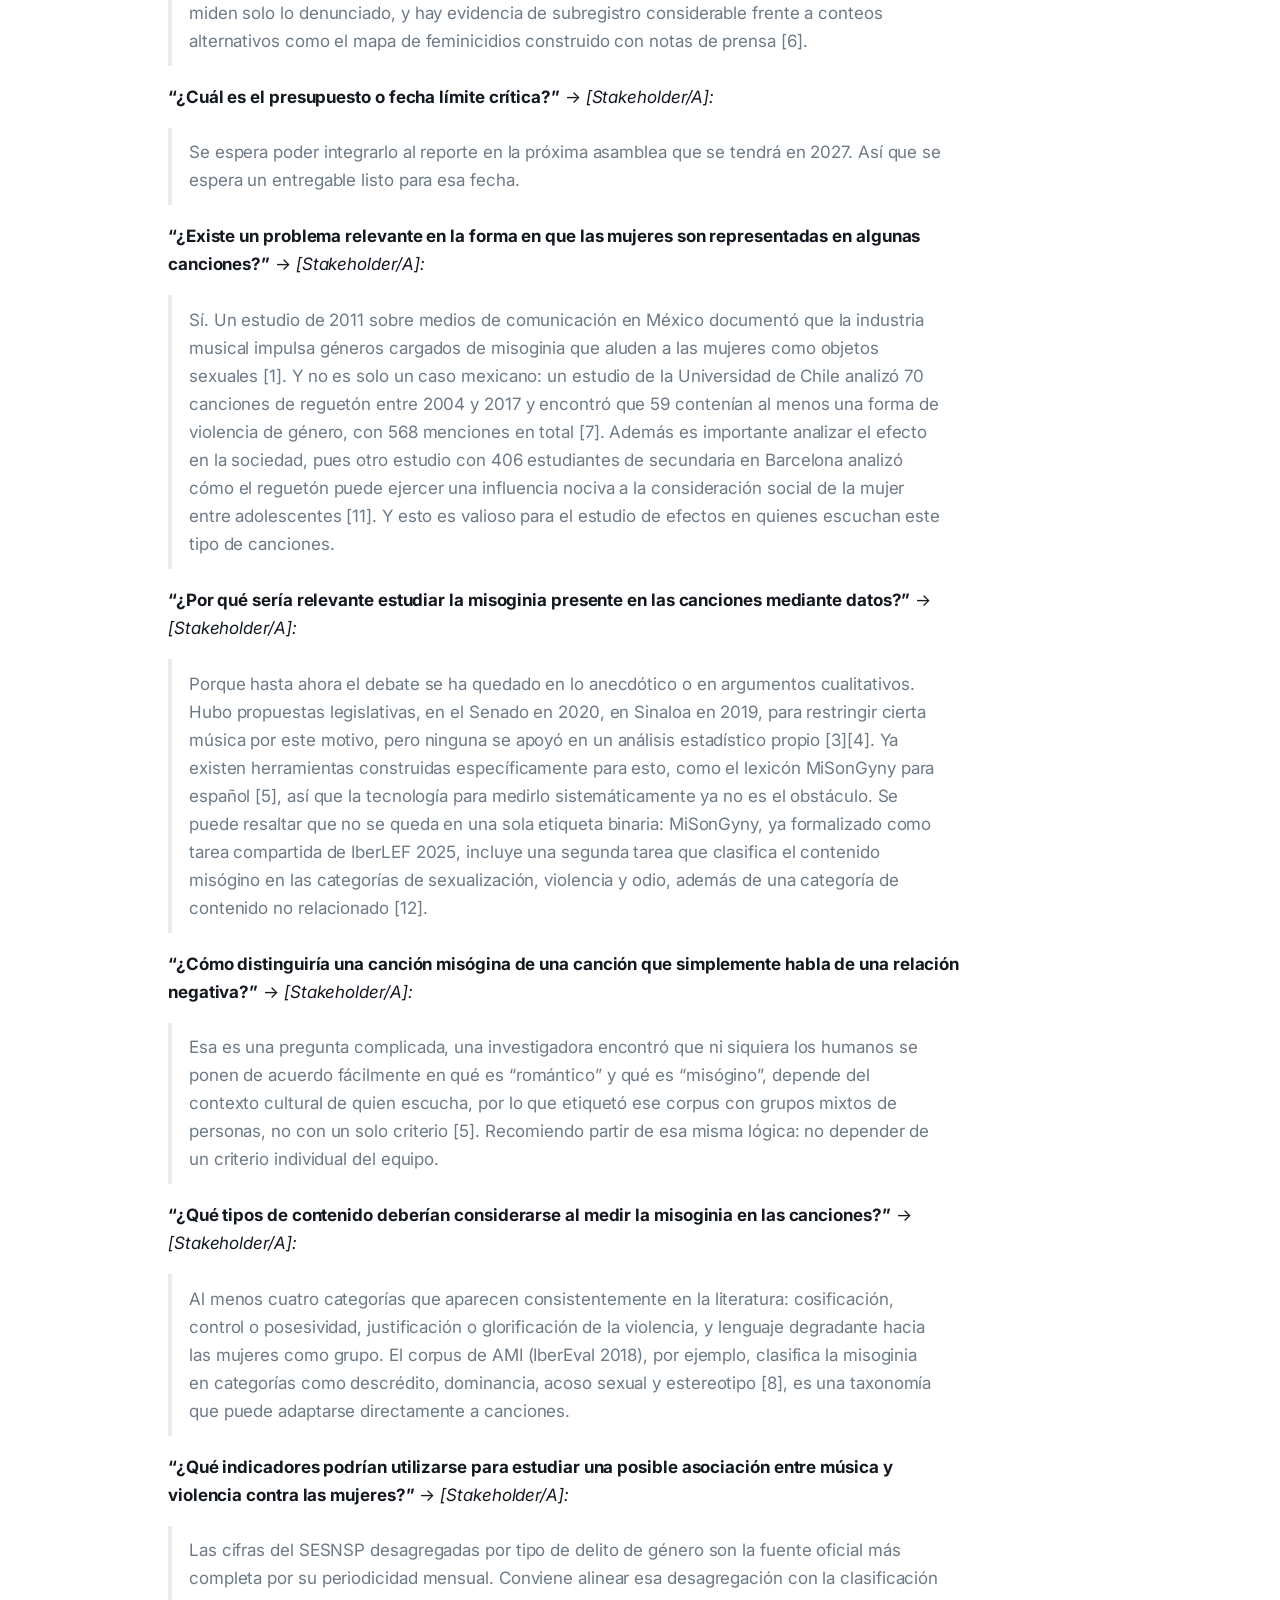
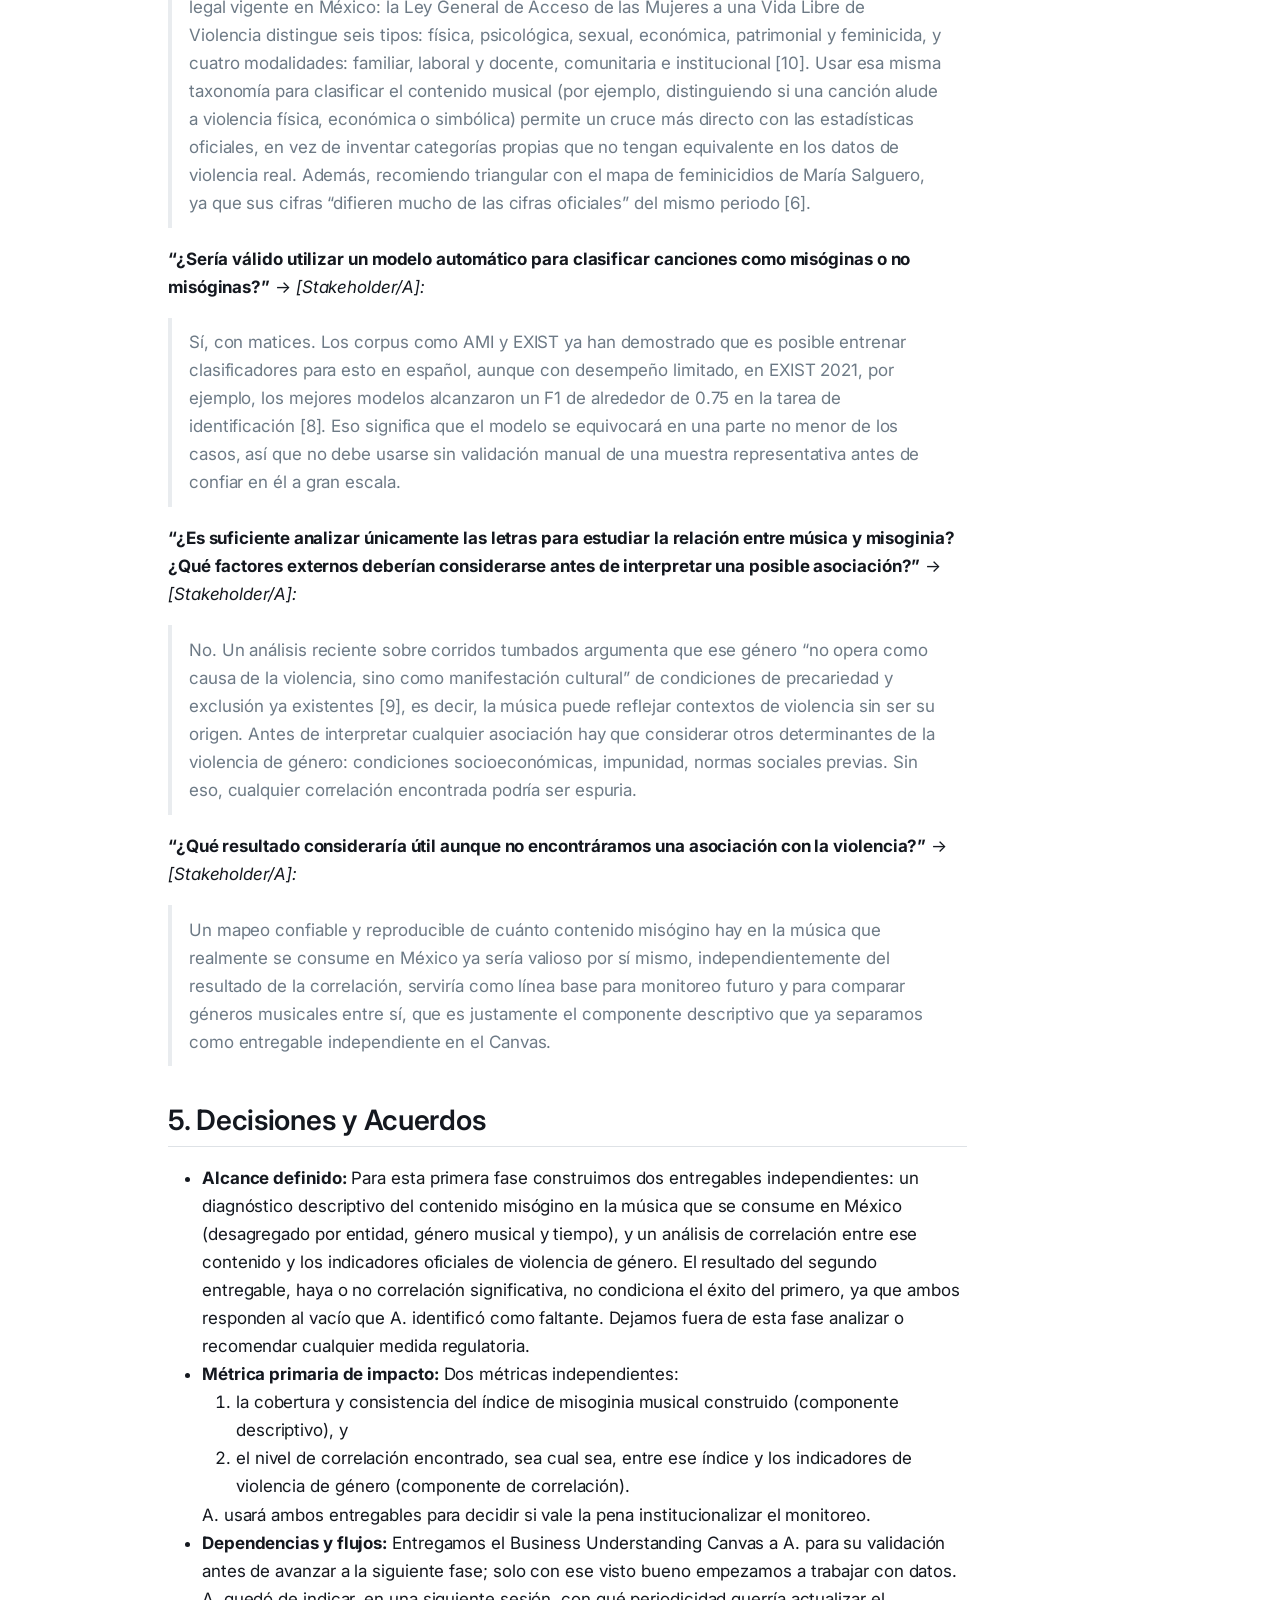
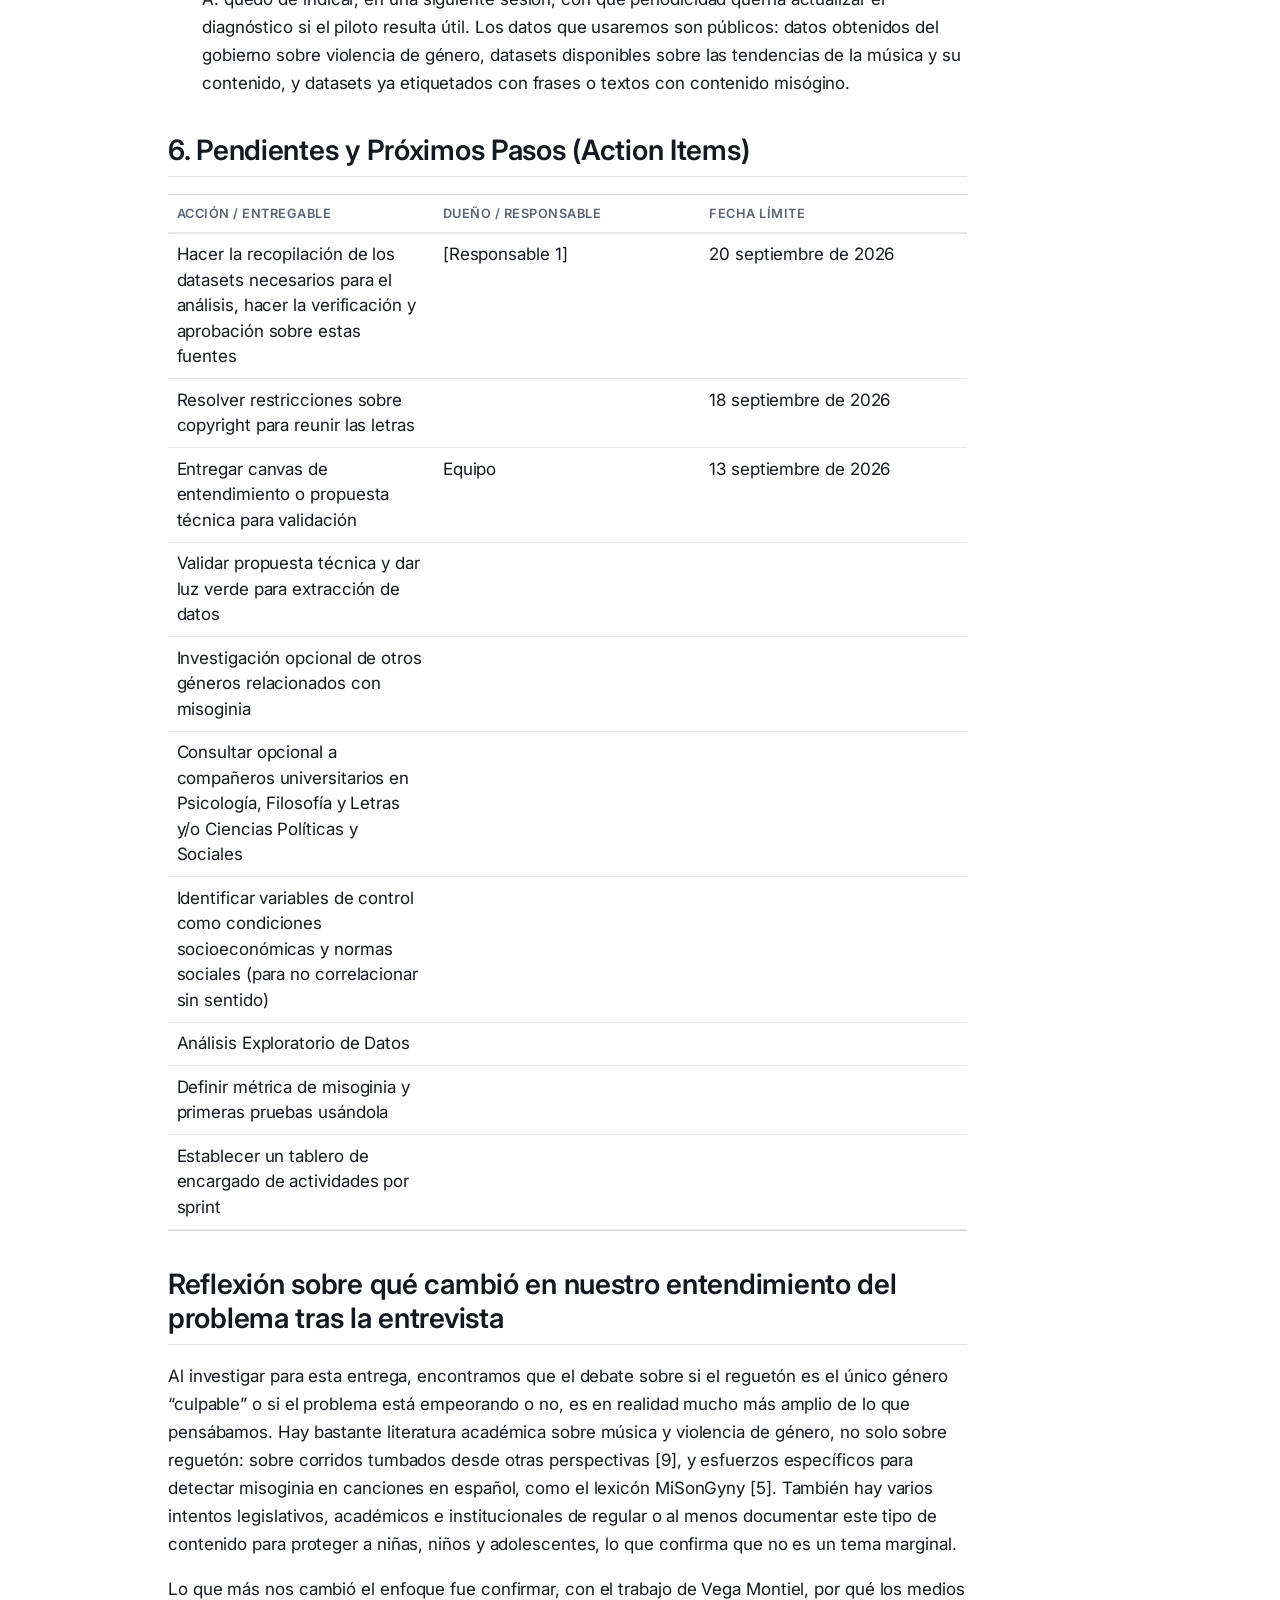
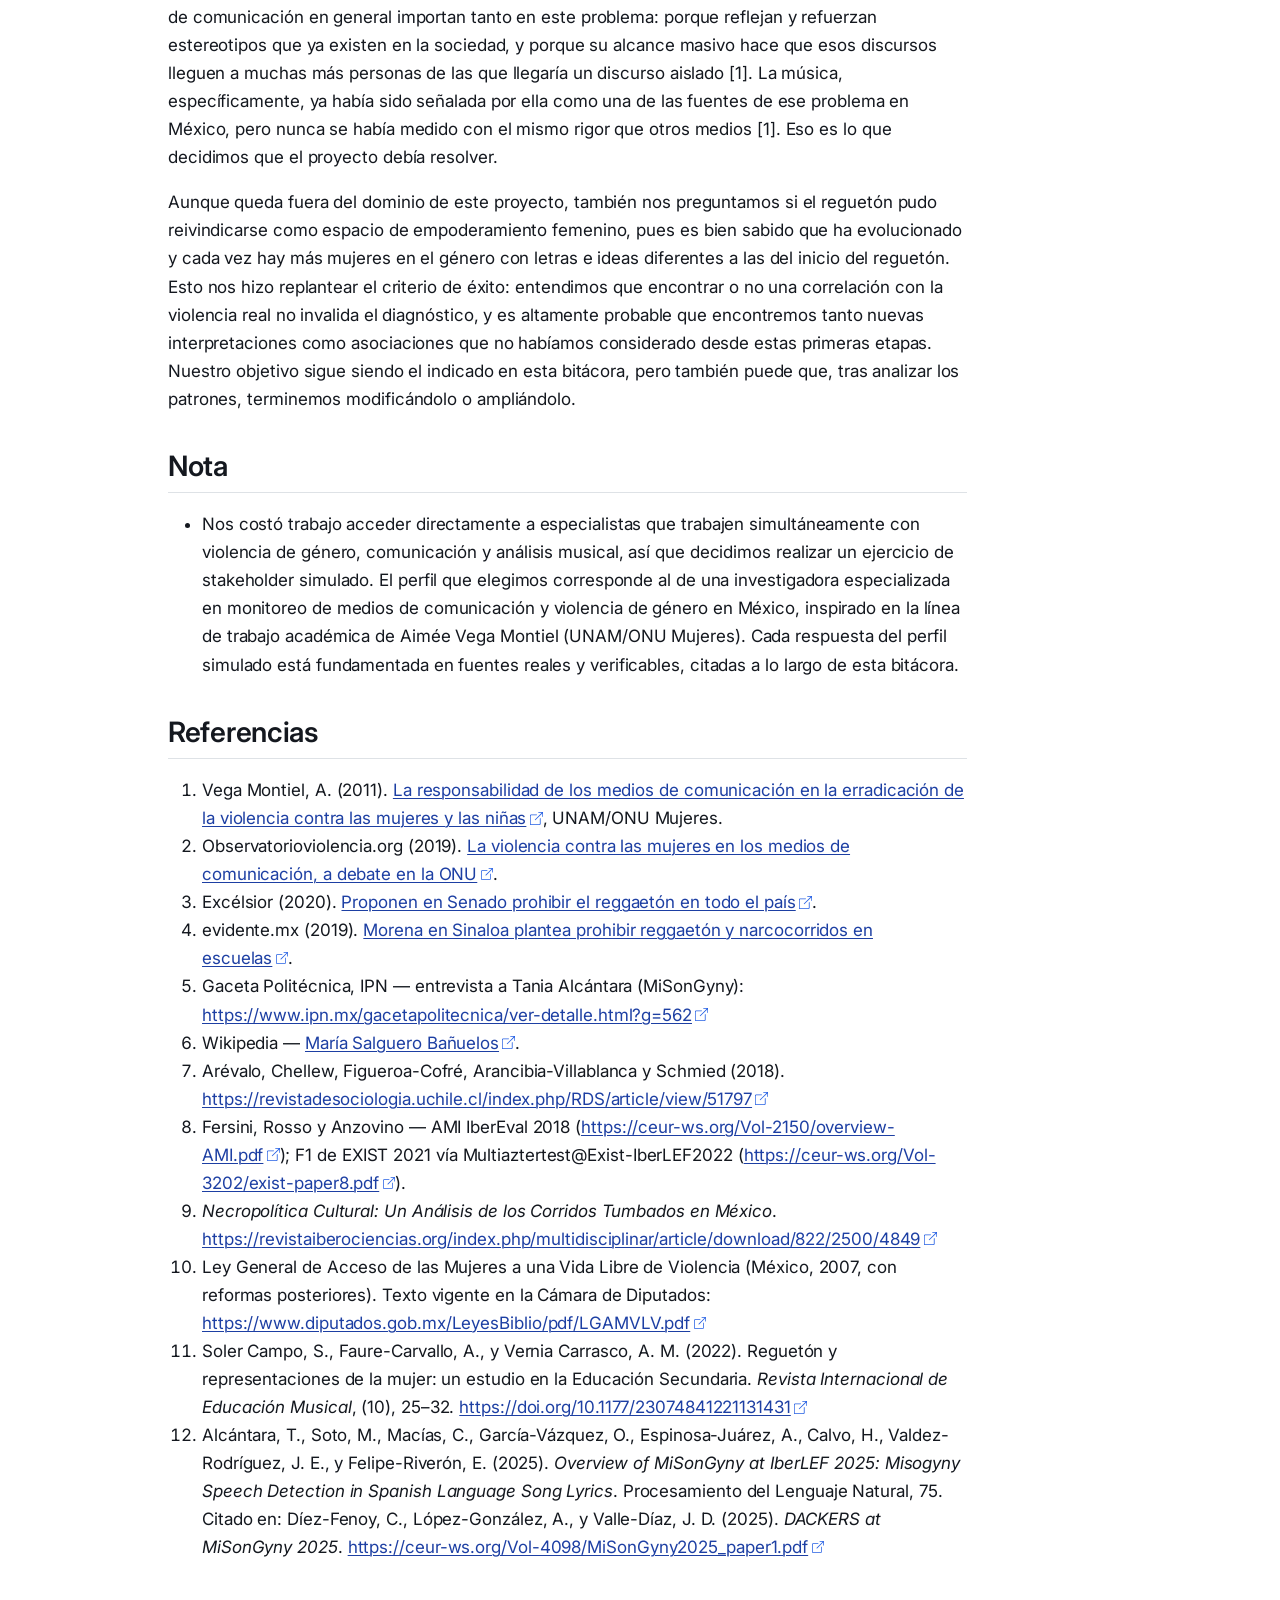
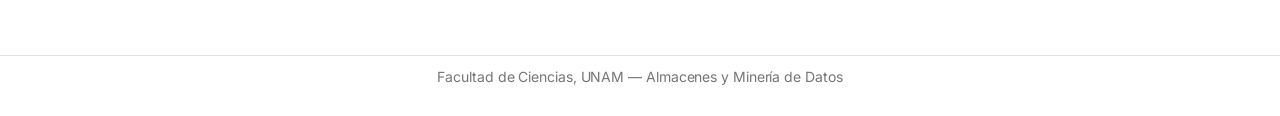
==== commit 8ec1ab99: "Elimina el modo oscuro del sitio y usa solo el tema claro cosmo" ====
--- a/docs/entregas/E0_comprension_negocio/bitacora.html
+++ b/docs/entregas/E0_comprension_negocio/bitacora.html
@@ -41,14 +41,10 @@
 <script src="../../site_libs/quarto-html/tippy.umd.min.js"></script>
 <script src="../../site_libs/quarto-html/anchor.min.js"></script>
 <link href="../../site_libs/quarto-html/tippy.css" rel="stylesheet">
-<link href="../../site_libs/quarto-html/quarto-syntax-highlighting-64a204ab8560d761af7679ceaba22944.css" rel="stylesheet" class="quarto-color-scheme" id="quarto-text-highlighting-styles">
-<link href="../../site_libs/quarto-html/quarto-syntax-highlighting-dark-b85bc7c33db8c58e0ec93c3465666fed.css" rel="stylesheet" class="quarto-color-scheme quarto-color-alternate" id="quarto-text-highlighting-styles">
-<link href="../../site_libs/quarto-html/quarto-syntax-highlighting-64a204ab8560d761af7679ceaba22944.css" rel="stylesheet" class="quarto-color-scheme-extra" id="quarto-text-highlighting-styles">
+<link href="../../site_libs/quarto-html/quarto-syntax-highlighting-64a204ab8560d761af7679ceaba22944.css" rel="stylesheet" id="quarto-text-highlighting-styles">
 <script src="../../site_libs/bootstrap/bootstrap.min.js"></script>
 <link href="../../site_libs/bootstrap/bootstrap-icons.css" rel="stylesheet">
-<link href="../../site_libs/bootstrap/bootstrap-992c26c3758a33fb656dcbf149d3029e.min.css" rel="stylesheet" append-hash="true" class="quarto-color-scheme" id="quarto-bootstrap" data-mode="light">
-<link href="../../site_libs/bootstrap/bootstrap-dark-83090dfd5af3d8a99019d929be71c9c3.min.css" rel="stylesheet" append-hash="true" class="quarto-color-scheme quarto-color-alternate" id="quarto-bootstrap" data-mode="dark">
-<link href="../../site_libs/bootstrap/bootstrap-992c26c3758a33fb656dcbf149d3029e.min.css" rel="stylesheet" append-hash="true" class="quarto-color-scheme-extra" id="quarto-bootstrap" data-mode="light">
+<link href="../../site_libs/bootstrap/bootstrap-992c26c3758a33fb656dcbf149d3029e.min.css" rel="stylesheet" append-hash="true" id="quarto-bootstrap" data-mode="light">
 <script id="quarto-search-options" type="application/json">{
   "location": "navbar",
   "copy-button": false,
@@ -82,169 +78,7 @@
 <link rel="stylesheet" href="../../styles.css">
 </head>
 
-<body class="nav-fixed quarto-light"><script id="quarto-html-before-body" type="application/javascript">
-    const toggleBodyColorMode = (bsSheetEl) => {
-      const mode = bsSheetEl.getAttribute("data-mode");
-      const bodyEl = window.document.querySelector("body");
-      if (mode === "dark") {
-        bodyEl.classList.add("quarto-dark");
-        bodyEl.classList.remove("quarto-light");
-      } else {
-        bodyEl.classList.add("quarto-light");
-        bodyEl.classList.remove("quarto-dark");
-      }
-    }
-    const toggleBodyColorPrimary = () => {
-      const bsSheetEl = window.document.querySelector("link#quarto-bootstrap:not([rel=disabled-stylesheet])");
-      if (bsSheetEl) {
-        toggleBodyColorMode(bsSheetEl);
-      }
-    }
-    const setColorSchemeToggle = (alternate) => {
-      const toggles = window.document.querySelectorAll('.quarto-color-scheme-toggle');
-      for (let i=0; i < toggles.length; i++) {
-        const toggle = toggles[i];
-        if (toggle) {
-          if (alternate) {
-            toggle.classList.add("alternate");
-          } else {
-            toggle.classList.remove("alternate");
-          }
-        }
-      }
-    };
-    const toggleColorMode = (alternate) => {
-      // Switch the stylesheets
-      const primaryStylesheets = window.document.querySelectorAll('link.quarto-color-scheme:not(.quarto-color-alternate)');
-      const alternateStylesheets = window.document.querySelectorAll('link.quarto-color-scheme.quarto-color-alternate');
-      manageTransitions('#quarto-margin-sidebar .nav-link', false);
-      if (alternate) {
-        // note: dark is layered on light, we don't disable primary!
-        enableStylesheet(alternateStylesheets);
-        for (const sheetNode of alternateStylesheets) {
-          if (sheetNode.id === "quarto-bootstrap") {
-            toggleBodyColorMode(sheetNode);
-          }
-        }
-      } else {
-        disableStylesheet(alternateStylesheets);
-        enableStylesheet(primaryStylesheets)
-        toggleBodyColorPrimary();
-      }
-      manageTransitions('#quarto-margin-sidebar .nav-link', true);
-      // Switch the toggles
-      setColorSchemeToggle(alternate)
-      // Hack to workaround the fact that safari doesn't
-      // properly recolor the scrollbar when toggling (#1455)
-      if (navigator.userAgent.indexOf('Safari') > 0 && navigator.userAgent.indexOf('Chrome') == -1) {
-        manageTransitions("body", false);
-        window.scrollTo(0, 1);
-        setTimeout(() => {
-          window.scrollTo(0, 0);
-          manageTransitions("body", true);
-        }, 40);
-      }
-    }
-    const disableStylesheet = (stylesheets) => {
-      for (let i=0; i < stylesheets.length; i++) {
-        const stylesheet = stylesheets[i];
-        stylesheet.rel = 'disabled-stylesheet';
-      }
-    }
-    const enableStylesheet = (stylesheets) => {
-      for (let i=0; i < stylesheets.length; i++) {
-        const stylesheet = stylesheets[i];
-        if(stylesheet.rel !== 'stylesheet') { // for Chrome, which will still FOUC without this check
-          stylesheet.rel = 'stylesheet';
-        }
-      }
-    }
-    const manageTransitions = (selector, allowTransitions) => {
-      const els = window.document.querySelectorAll(selector);
-      for (let i=0; i < els.length; i++) {
-        const el = els[i];
-        if (allowTransitions) {
-          el.classList.remove('notransition');
-        } else {
-          el.classList.add('notransition');
-        }
-      }
-    }
-    const isFileUrl = () => {
-      return window.location.protocol === 'file:';
-    }
-    const hasAlternateSentinel = () => {
-      let styleSentinel = getColorSchemeSentinel();
-      if (styleSentinel !== null) {
-        return styleSentinel === "alternate";
-      } else {
-        return false;
-      }
-    }
-    const setStyleSentinel = (alternate) => {
-      const value = alternate ? "alternate" : "default";
-      if (!isFileUrl()) {
-        window.localStorage.setItem("quarto-color-scheme", value);
-      } else {
-        localAlternateSentinel = value;
-      }
-    }
-    const getColorSchemeSentinel = () => {
-      if (!isFileUrl()) {
-        const storageValue = window.localStorage.getItem("quarto-color-scheme");
-        return storageValue != null ? storageValue : localAlternateSentinel;
-      } else {
-        return localAlternateSentinel;
-      }
-    }
-    const toggleGiscusIfUsed = (isAlternate, darkModeDefault) => {
-      const baseTheme = document.querySelector('#giscus-base-theme')?.value ?? 'light';
-      const alternateTheme = document.querySelector('#giscus-alt-theme')?.value ?? 'dark';
-      let newTheme = '';
-      if(authorPrefersDark) {
-        newTheme = isAlternate ? baseTheme : alternateTheme;
-      } else {
-        newTheme = isAlternate ? alternateTheme : baseTheme;
-      }
-      const changeGiscusTheme = () => {
-        // From: https://github.com/giscus/giscus/issues/336
-        const sendMessage = (message) => {
-          const iframe = document.querySelector('iframe.giscus-frame');
-          if (!iframe) return;
-          iframe.contentWindow.postMessage({ giscus: message }, 'https://giscus.app');
-        }
-        sendMessage({
-          setConfig: {
-            theme: newTheme
-          }
-        });
-      }
-      const isGiscussLoaded = window.document.querySelector('iframe.giscus-frame') !== null;
-      if (isGiscussLoaded) {
-        changeGiscusTheme();
-      }
-    };
-    const authorPrefersDark = false;
-    const darkModeDefault = authorPrefersDark;
-      document.querySelector('link#quarto-text-highlighting-styles.quarto-color-scheme-extra').rel = 'disabled-stylesheet';
-      document.querySelector('link#quarto-bootstrap.quarto-color-scheme-extra').rel = 'disabled-stylesheet';
-    let localAlternateSentinel = darkModeDefault ? 'alternate' : 'default';
-    // Dark / light mode switch
-    window.quartoToggleColorScheme = () => {
-      // Read the current dark / light value
-      let toAlternate = !hasAlternateSentinel();
-      toggleColorMode(toAlternate);
-      setStyleSentinel(toAlternate);
-      toggleGiscusIfUsed(toAlternate, darkModeDefault);
-      window.dispatchEvent(new Event('resize'));
-    };
-    // Switch to dark mode if need be
-    if (hasAlternateSentinel()) {
-      toggleColorMode(true);
-    } else {
-      toggleColorMode(false);
-    }
-  </script>
+<body class="nav-fixed quarto-light">
 
 <div id="quarto-search-results"></div>
   <header id="quarto-header" class="headroom fixed-top">
@@ -306,7 +140,6 @@
 </ul>
           </div> <!-- /navcollapse -->
             <div class="quarto-navbar-tools">
-  <a href="" class="quarto-color-scheme-toggle quarto-navigation-tool  px-1" onclick="window.quartoToggleColorScheme(); return false;" title="Toggle dark mode"><i class="bi"></i></a>
   <a href="" class="quarto-reader-toggle quarto-navigation-tool px-1" onclick="window.quartoToggleReader(); return false;" title="Toggle reader mode">
   <div class="quarto-reader-toggle-btn">
   <i class="bi"></i>
@@ -340,7 +173,6 @@
 <!-- main -->
 <main class="content" id="quarto-document-content">
 
-
 <header id="title-block-header" class="quarto-title-block default">
 <div class="quarto-title">
 <h1 class="title">Bitácora de la reunión con el stakeholder</h1>
@@ -612,19 +444,6 @@
 <a onclick="window.scrollTo(0, 0); return false;" role="button" id="quarto-back-to-top"><i class="bi bi-arrow-up"></i> Back to top</a></main> <!-- /main -->
 <script id="quarto-html-after-body" type="application/javascript">
   window.document.addEventListener("DOMContentLoaded", function (event) {
-    // Ensure there is a toggle, if there isn't float one in the top right
-    if (window.document.querySelector('.quarto-color-scheme-toggle') === null) {
-      const a = window.document.createElement('a');
-      a.classList.add('top-right');
-      a.classList.add('quarto-color-scheme-toggle');
-      a.href = "";
-      a.onclick = function() { try { window.quartoToggleColorScheme(); } catch {} return false; };
-      const i = window.document.createElement("i");
-      i.classList.add('bi');
-      a.appendChild(i);
-      window.document.body.appendChild(a);
-    }
-    setColorSchemeToggle(hasAlternateSentinel())
     const icon = "";
     const anchorJS = new window.AnchorJS();
     anchorJS.options = {
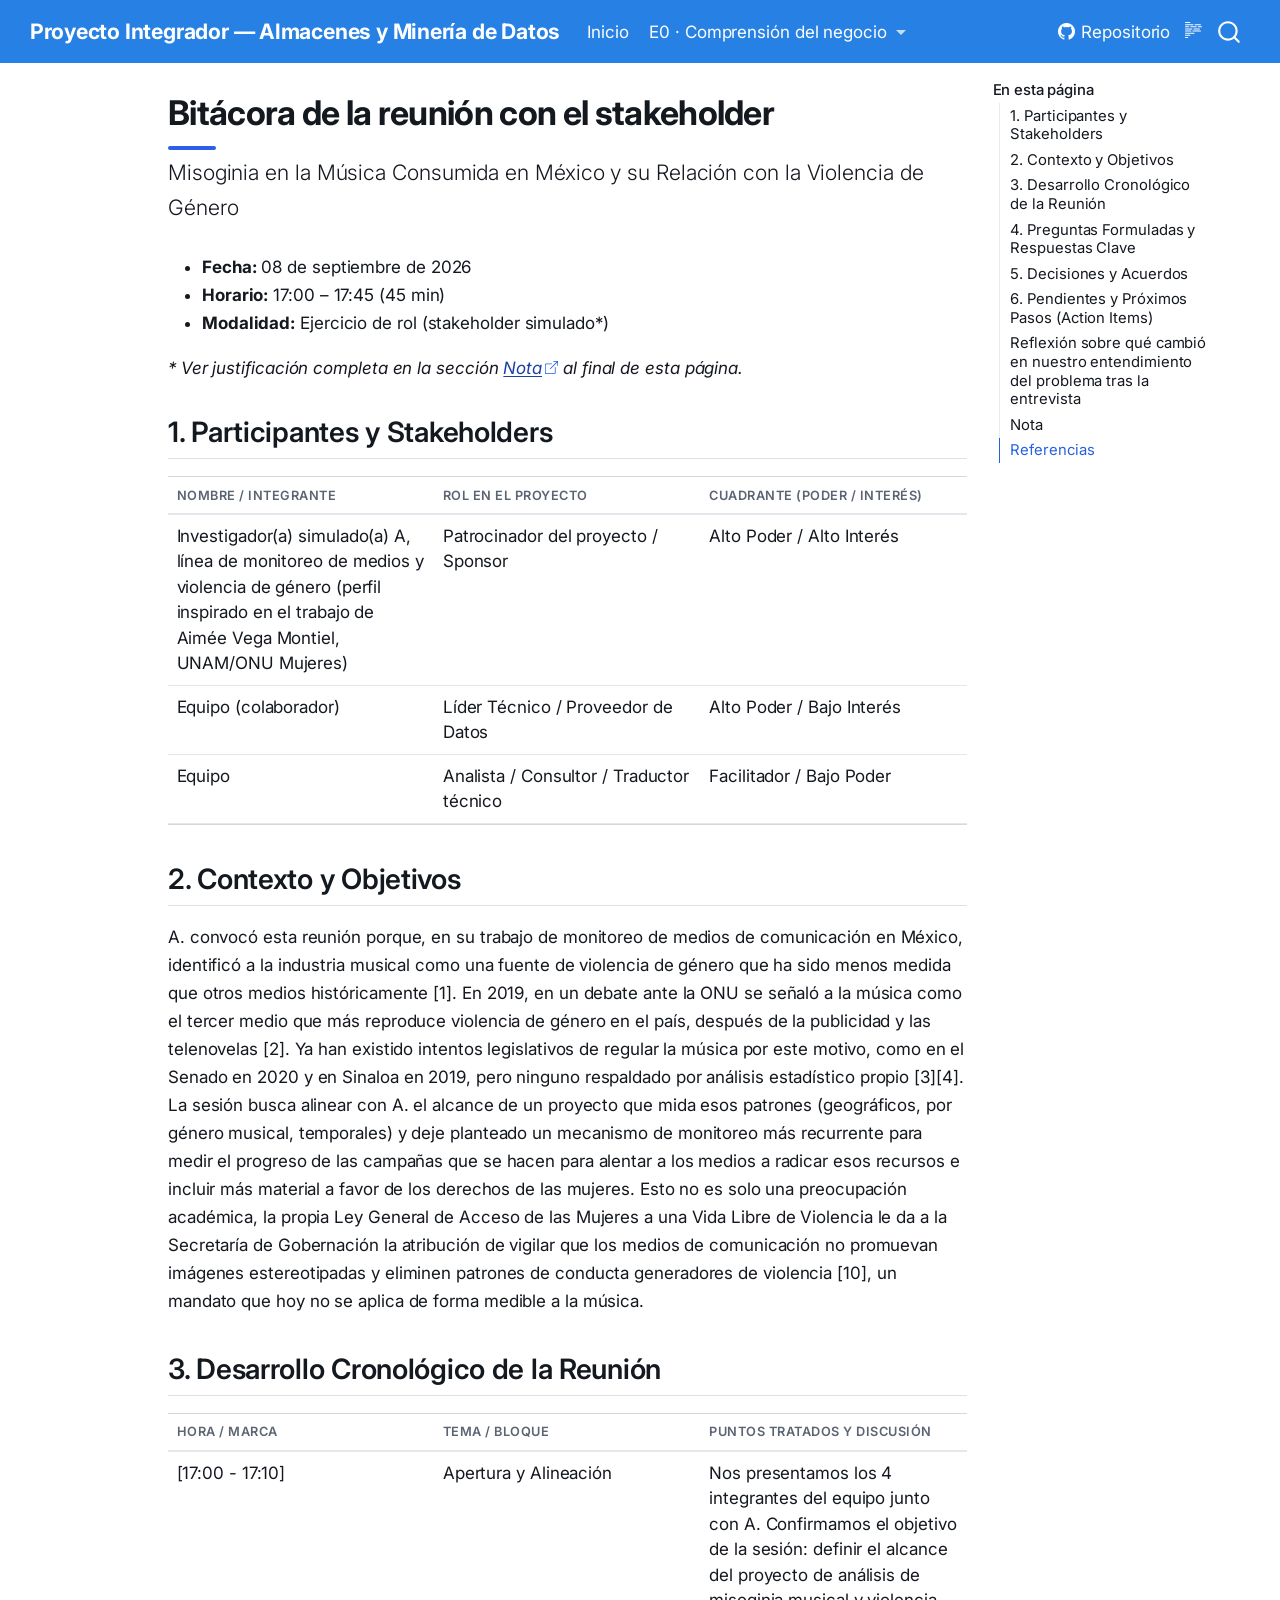
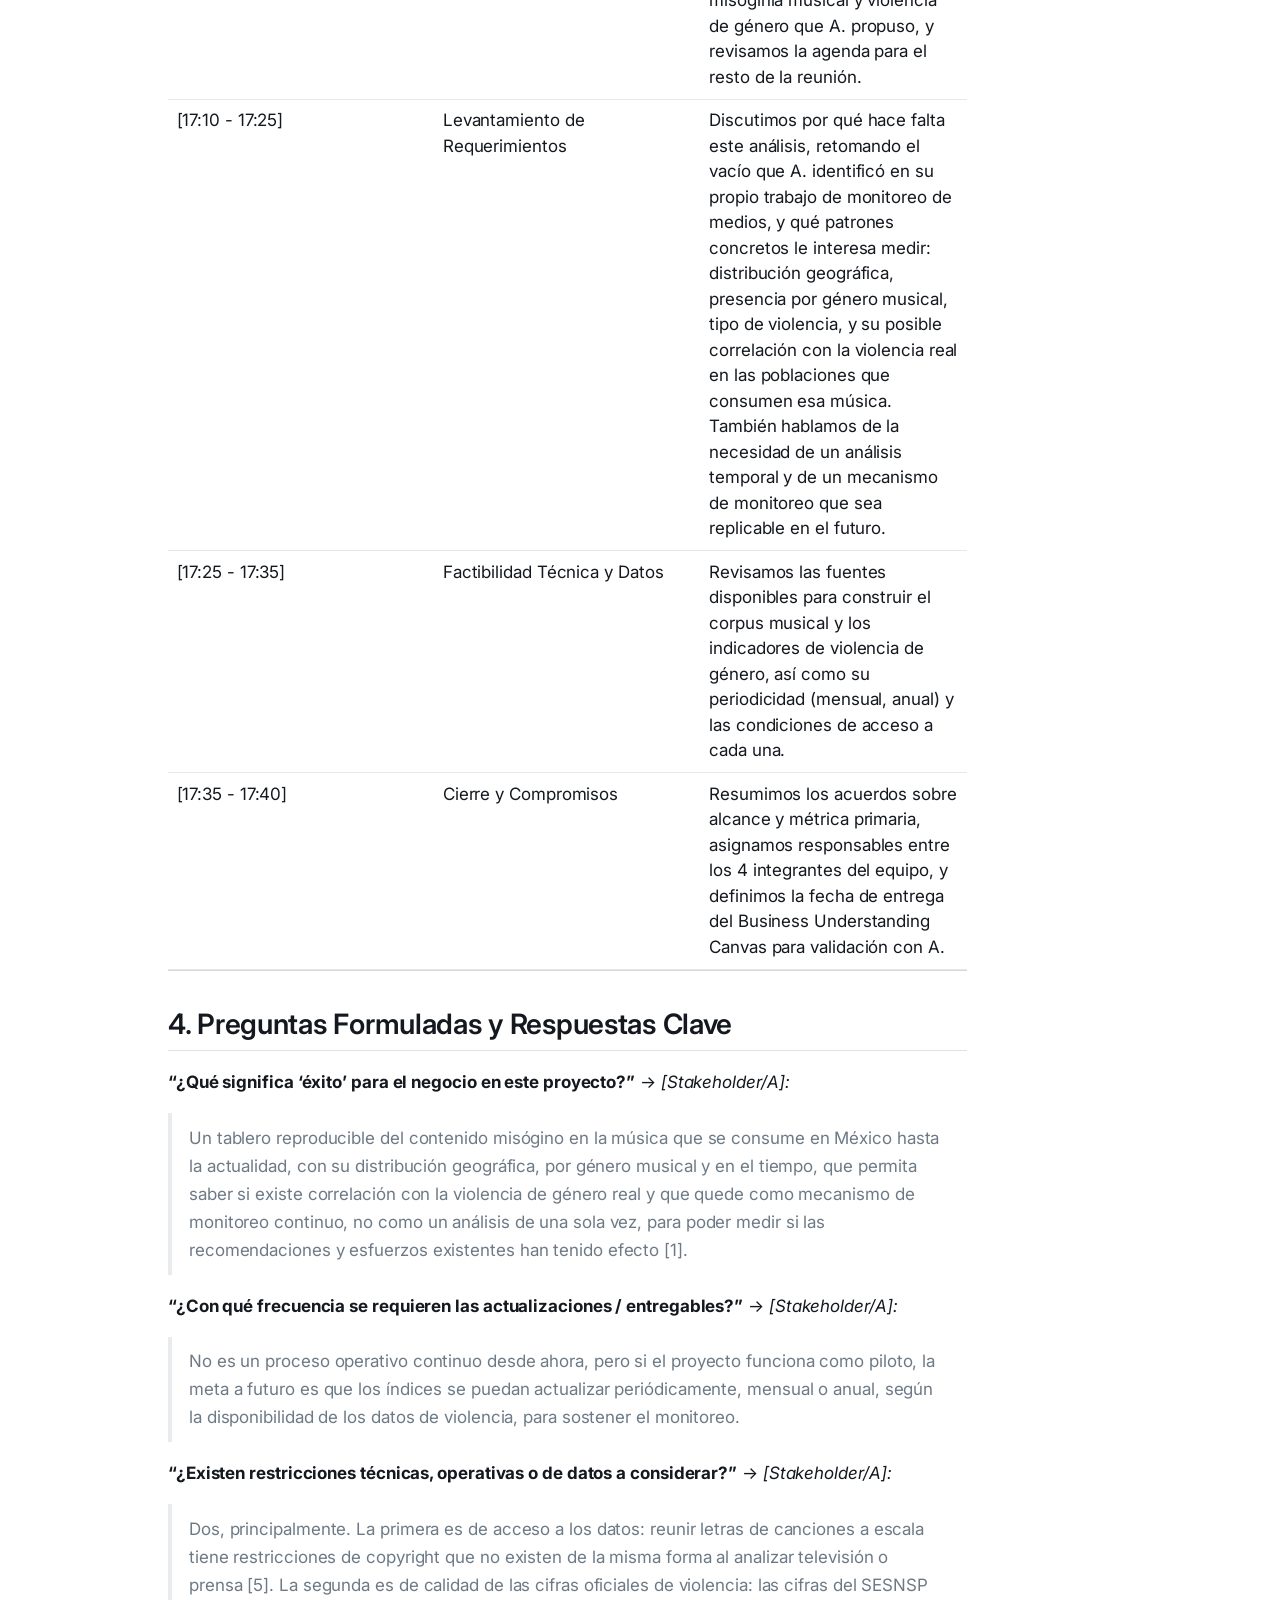
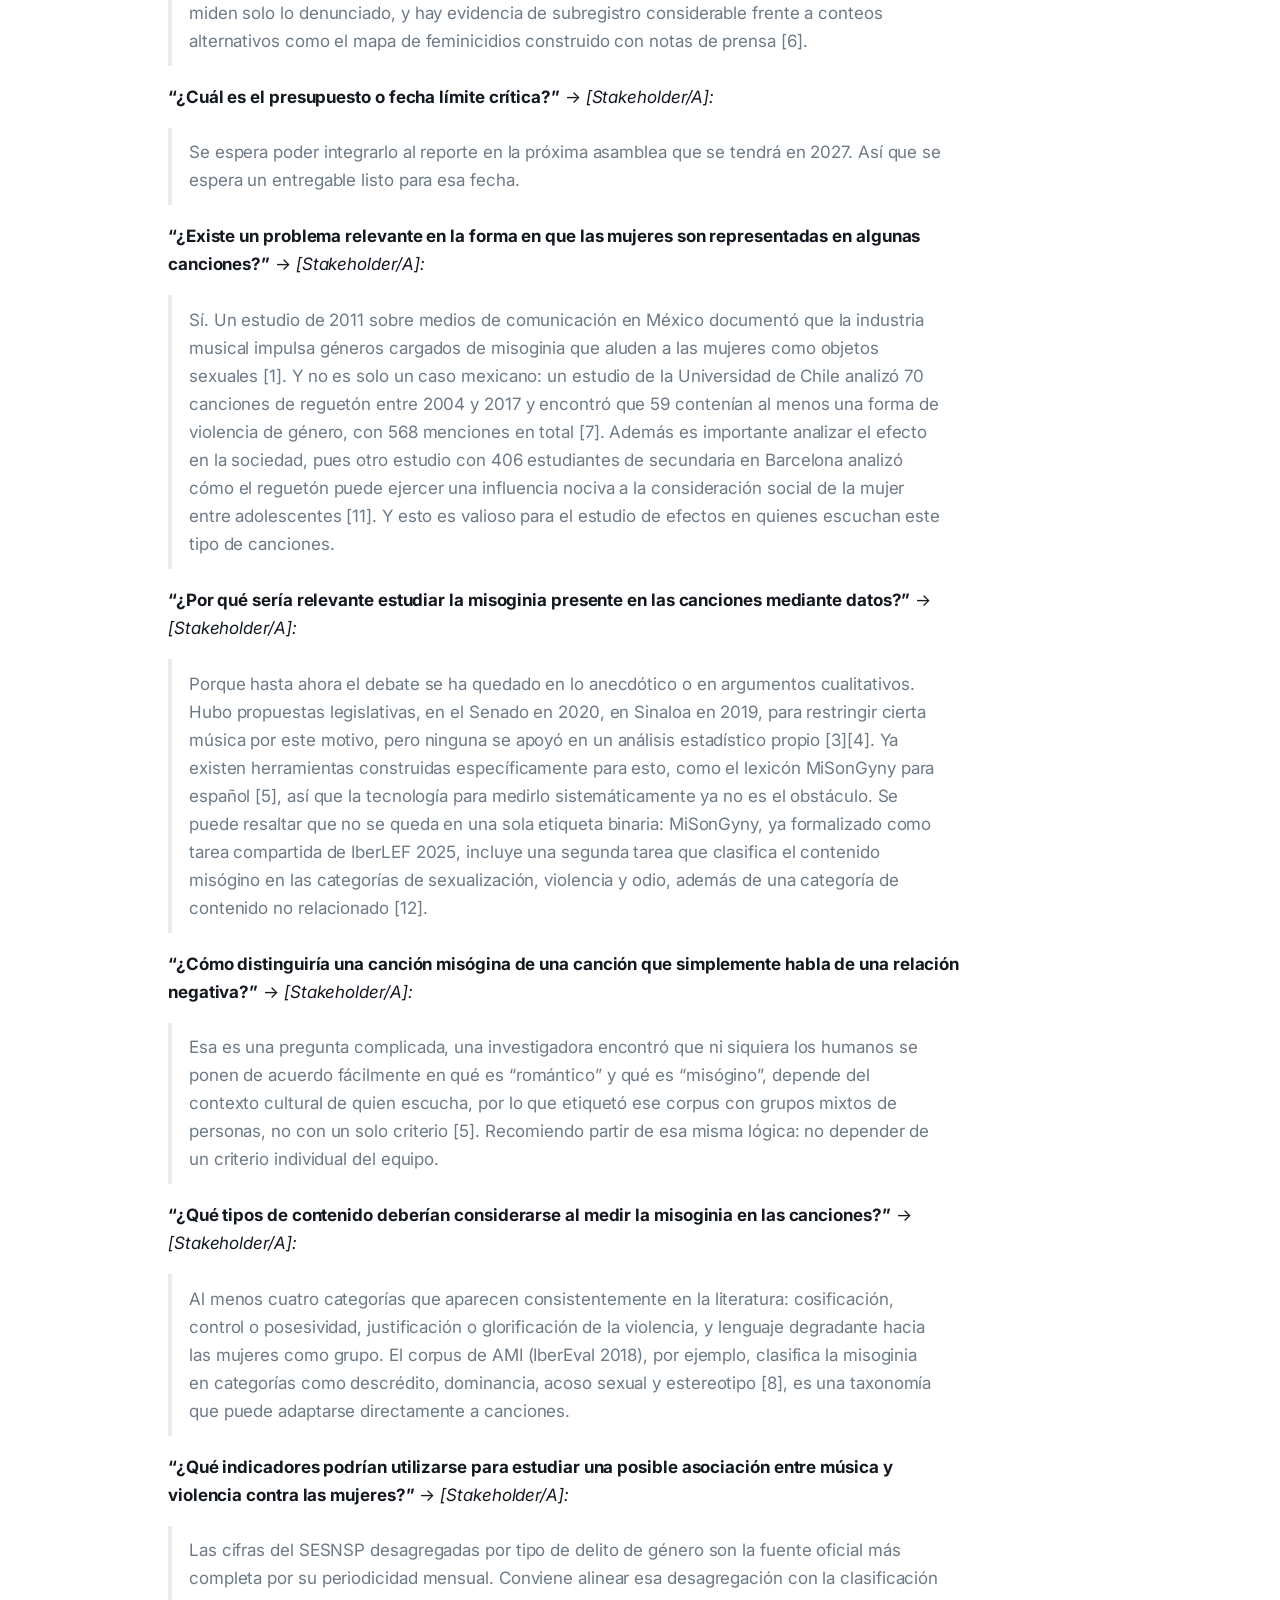
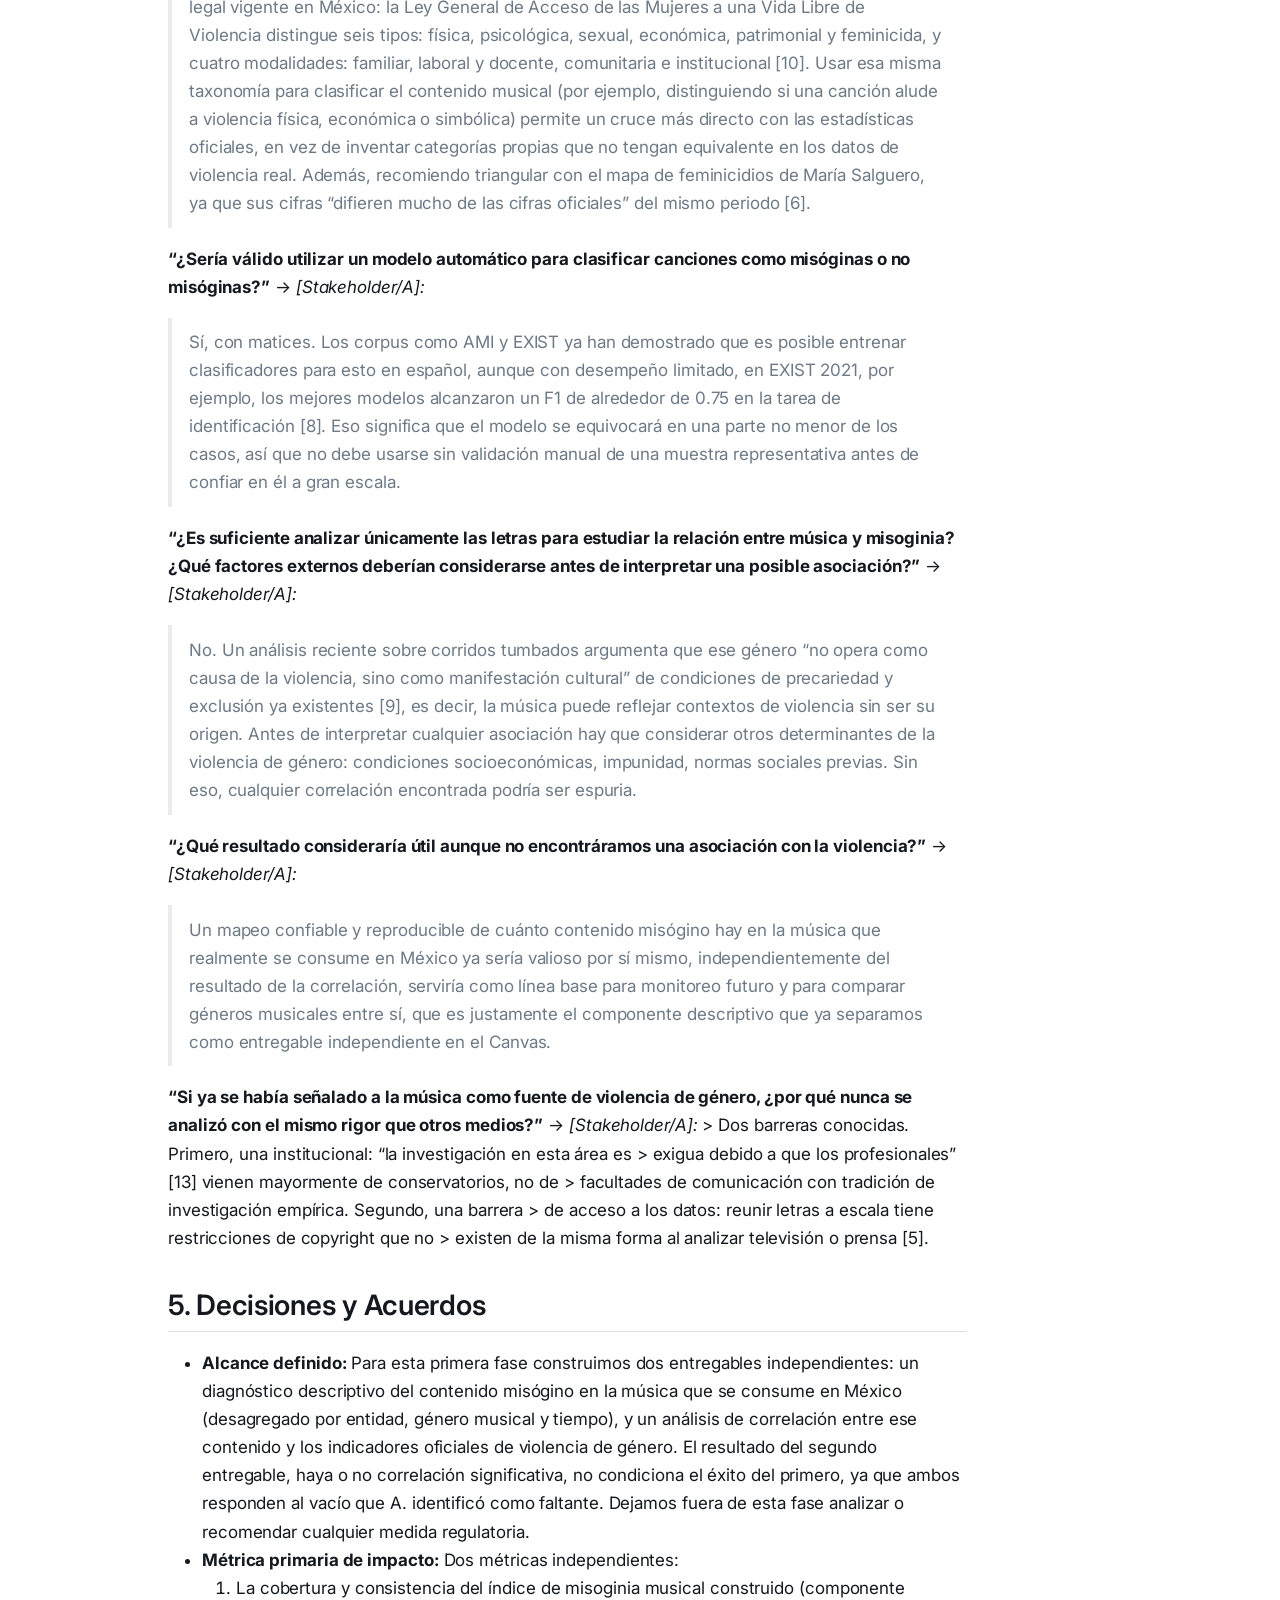
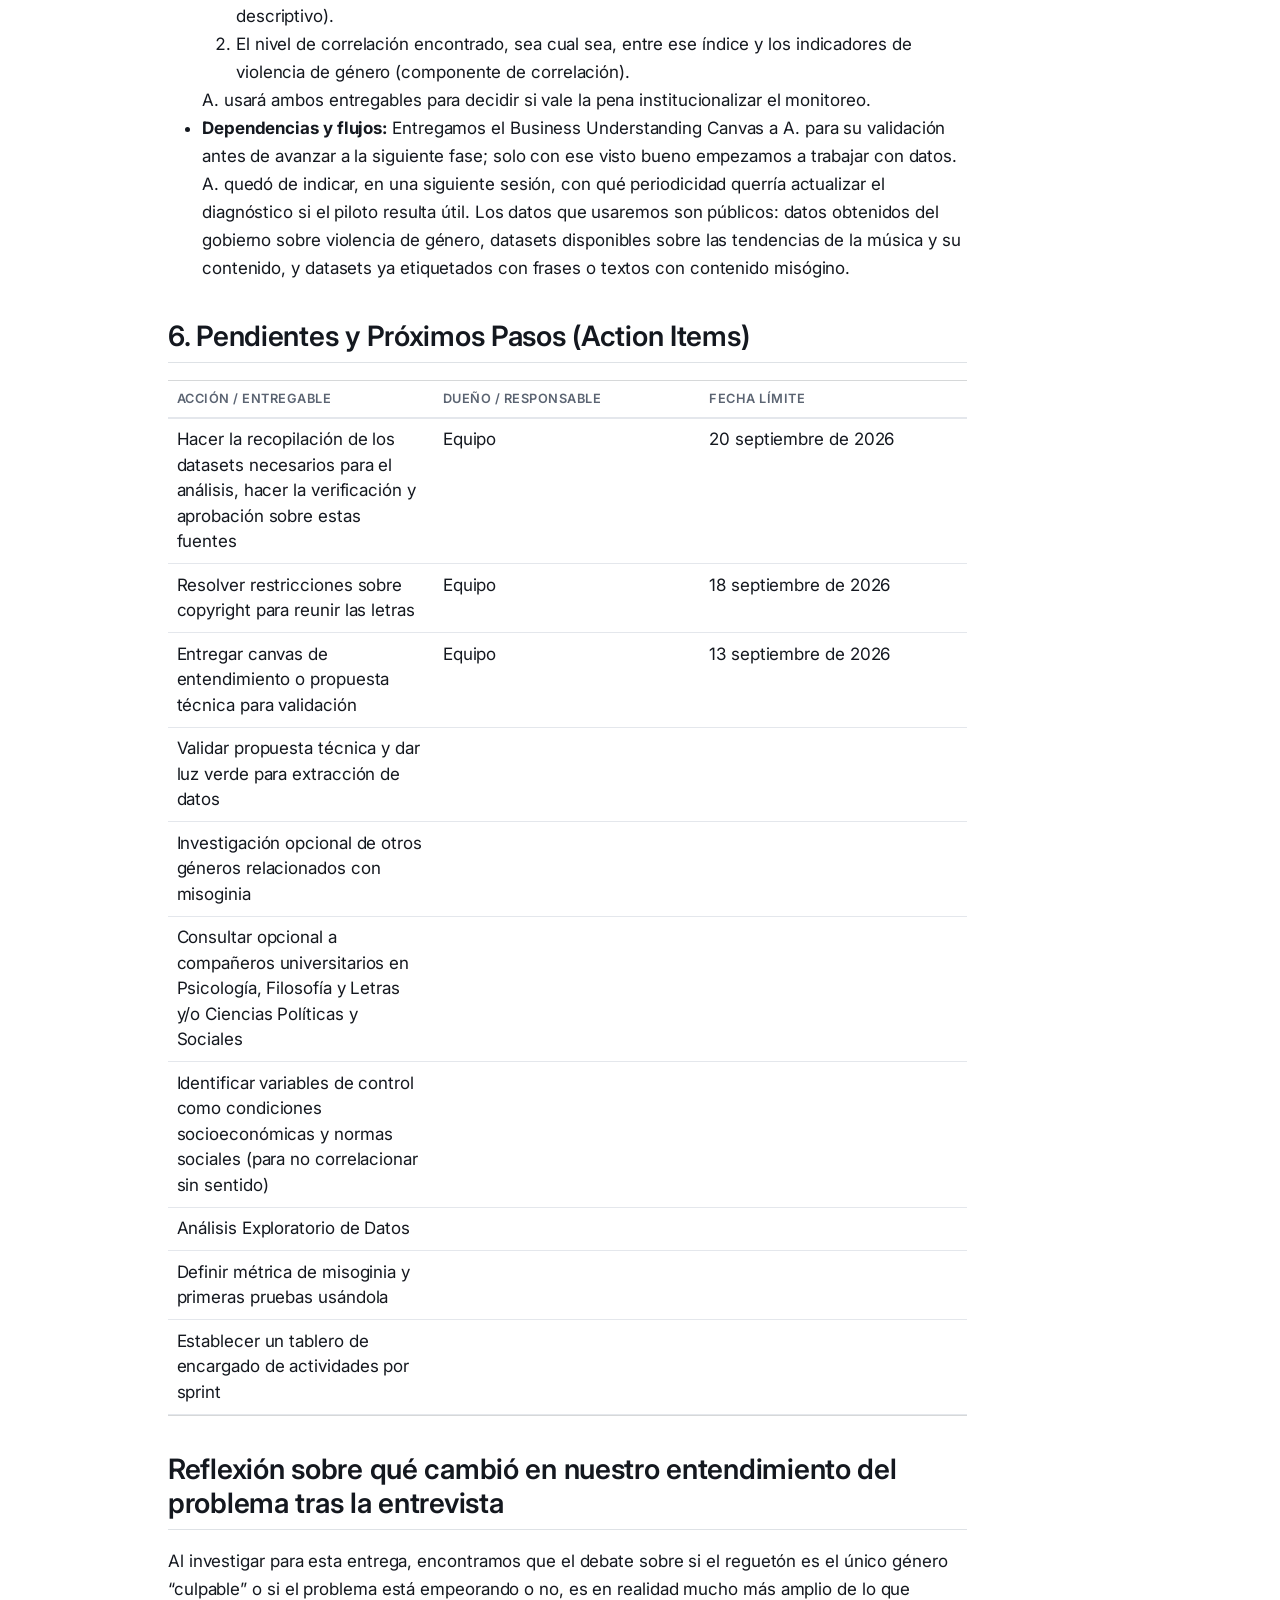
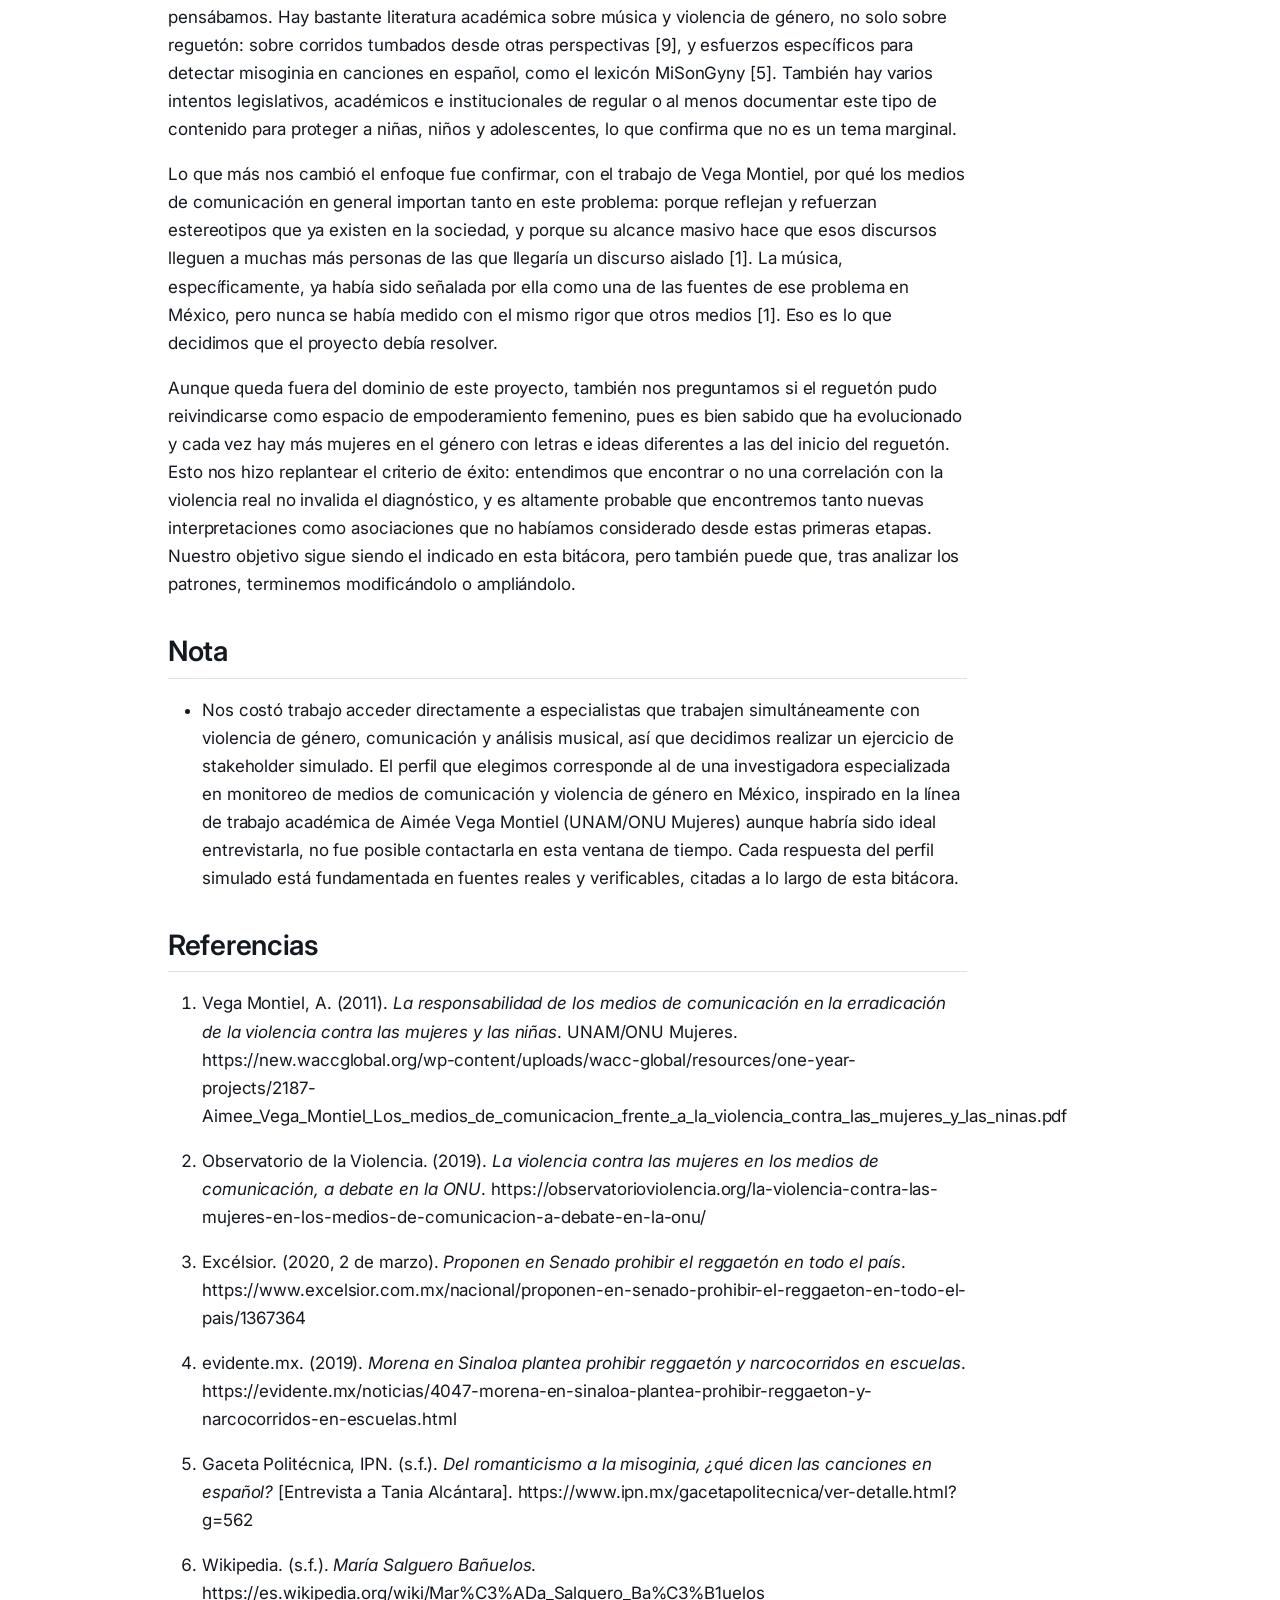
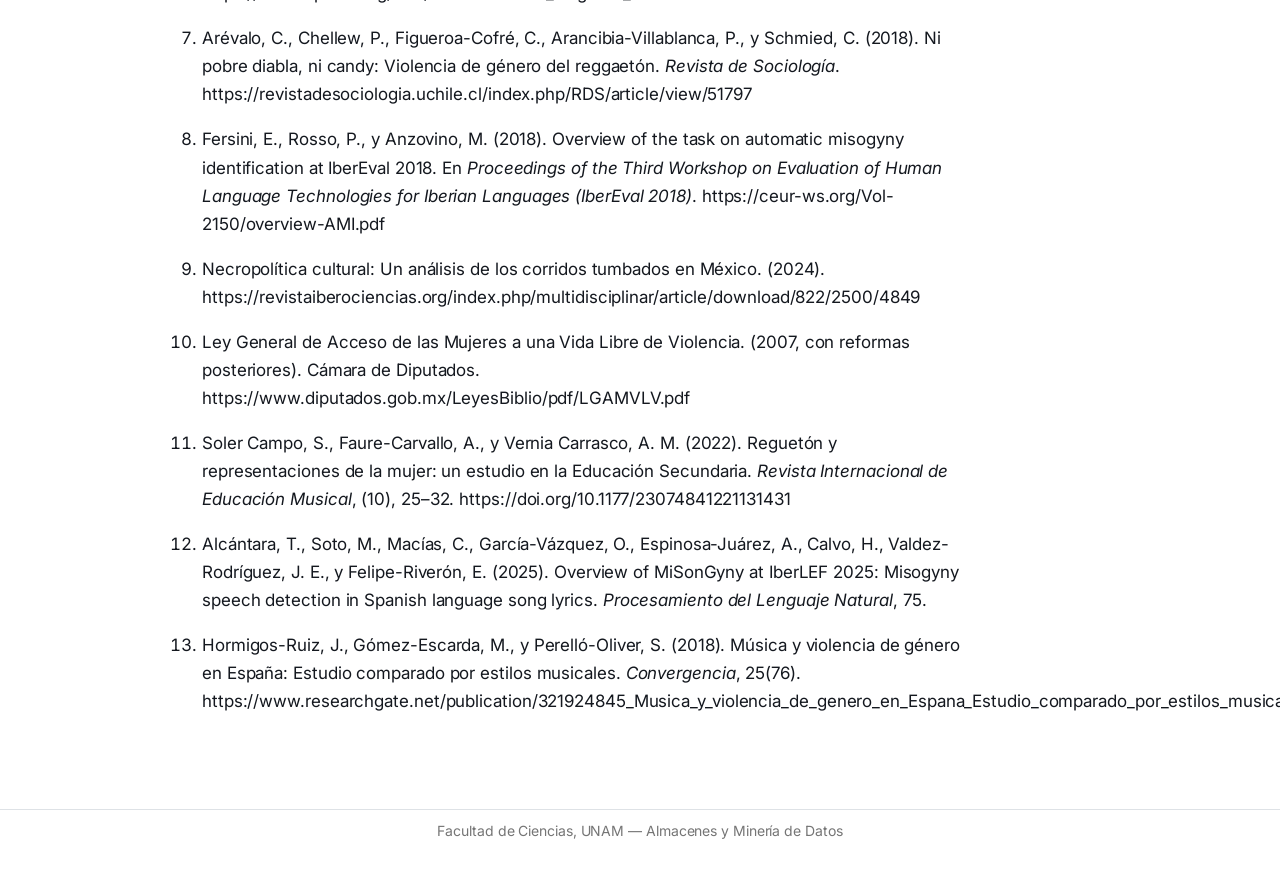
==== commit 0873896d: "fix: Página de bitácora" ====
--- a/docs/entregas/E0_comprension_negocio/bitacora.html
+++ b/docs/entregas/E0_comprension_negocio/bitacora.html
@@ -326,6 +326,7 @@
 <blockquote class="blockquote">
 <p>Un mapeo confiable y reproducible de cuánto contenido misógino hay en la música que realmente se consume en México ya sería valioso por sí mismo, independientemente del resultado de la correlación, serviría como línea base para monitoreo futuro y para comparar géneros musicales entre sí, que es justamente el componente descriptivo que ya separamos como entregable independiente en el Canvas.</p>
 </blockquote>
+<p><strong>“Si ya se había señalado a la música como fuente de violencia de género, ¿por qué nunca se analizó con el mismo rigor que otros medios?”</strong> → <em>[Stakeholder/A]:</em> &gt; Dos barreras conocidas. Primero, una institucional: “la investigación en esta área es &gt; exigua debido a que los profesionales” [13] vienen mayormente de conservatorios, no de &gt; facultades de comunicación con tradición de investigación empírica. Segundo, una barrera &gt; de acceso a los datos: reunir letras a escala tiene restricciones de copyright que no &gt; existen de la misma forma al analizar televisión o prensa [5].</p>
 </section>
 <section id="decisiones-y-acuerdos" class="level2">
 <h2 class="anchored" data-anchor-id="decisiones-y-acuerdos">5. Decisiones y Acuerdos</h2>
@@ -333,8 +334,8 @@
 <li><strong>Alcance definido:</strong> Para esta primera fase construimos dos entregables independientes: un diagnóstico descriptivo del contenido misógino en la música que se consume en México (desagregado por entidad, género musical y tiempo), y un análisis de correlación entre ese contenido y los indicadores oficiales de violencia de género. El resultado del segundo entregable, haya o no correlación significativa, no condiciona el éxito del primero, ya que ambos responden al vacío que A. identificó como faltante. Dejamos fuera de esta fase analizar o recomendar cualquier medida regulatoria.</li>
 <li><strong>Métrica primaria de impacto:</strong> Dos métricas independientes:
 <ol type="1">
-<li>la cobertura y consistencia del índice de misoginia musical construido (componente descriptivo), y</li>
-<li>el nivel de correlación encontrado, sea cual sea, entre ese índice y los indicadores de violencia de género (componente de correlación).</li>
+<li>La cobertura y consistencia del índice de misoginia musical construido (componente descriptivo).</li>
+<li>El nivel de correlación encontrado, sea cual sea, entre ese índice y los indicadores de violencia de género (componente de correlación).</li>
 </ol>
 A. usará ambos entregables para decidir si vale la pena institucionalizar el monitoreo.</li>
 <li><strong>Dependencias y flujos:</strong> Entregamos el Business Understanding Canvas a A. para su validación antes de avanzar a la siguiente fase; solo con ese visto bueno empezamos a trabajar con datos. A. quedó de indicar, en una siguiente sesión, con qué periodicidad querría actualizar el diagnóstico si el piloto resulta útil. Los datos que usaremos son públicos: datos obtenidos del gobierno sobre violencia de género, datasets disponibles sobre las tendencias de la música y su contenido, y datasets ya etiquetados con frases o textos con contenido misógino.</li>
@@ -358,12 +359,12 @@
 <tbody>
 <tr class="odd">
 <td>Hacer la recopilación de los datasets necesarios para el análisis, hacer la verificación y aprobación sobre estas fuentes</td>
-<td>[Responsable 1]</td>
+<td>Equipo</td>
 <td>20 septiembre de 2026</td>
 </tr>
 <tr class="even">
 <td>Resolver restricciones sobre copyright para reunir las letras</td>
-<td></td>
+<td>Equipo</td>
 <td>18 septiembre de 2026</td>
 </tr>
 <tr class="odd">
@@ -418,24 +419,25 @@
 <section id="nota" class="level2">
 <h2 class="anchored" data-anchor-id="nota">Nota</h2>
 <ul>
-<li>Nos costó trabajo acceder directamente a especialistas que trabajen simultáneamente con violencia de género, comunicación y análisis musical, así que decidimos realizar un ejercicio de stakeholder simulado. El perfil que elegimos corresponde al de una investigadora especializada en monitoreo de medios de comunicación y violencia de género en México, inspirado en la línea de trabajo académica de Aimée Vega Montiel (UNAM/ONU Mujeres). Cada respuesta del perfil simulado está fundamentada en fuentes reales y verificables, citadas a lo largo de esta bitácora.</li>
+<li>Nos costó trabajo acceder directamente a especialistas que trabajen simultáneamente con violencia de género, comunicación y análisis musical, así que decidimos realizar un ejercicio de stakeholder simulado. El perfil que elegimos corresponde al de una investigadora especializada en monitoreo de medios de comunicación y violencia de género en México, inspirado en la línea de trabajo académica de Aimée Vega Montiel (UNAM/ONU Mujeres) aunque habría sido ideal entrevistarla, no fue posible contactarla en esta ventana de tiempo. Cada respuesta del perfil simulado está fundamentada en fuentes reales y verificables, citadas a lo largo de esta bitácora.</li>
 </ul>
 </section>
 <section id="referencias" class="level2">
 <h2 class="anchored" data-anchor-id="referencias">Referencias</h2>
 <ol type="1">
-<li>Vega Montiel, A. (2011). <a href="https://new.waccglobal.org/wp-content/uploads/wacc-global/resources/one-year-projects/2187-Aimee_Vega_Montiel_Los_medios_de_comunicacion_frente_a_la_violencia_contra_las_mujeres_y_las_ninas.pdf">La responsabilidad de los medios de comunicación en la erradicación de la violencia contra las mujeres y las niñas</a>, UNAM/ONU Mujeres.</li>
-<li>Observatorioviolencia.org (2019). <a href="https://observatorioviolencia.org/la-violencia-contra-las-mujeres-en-los-medios-de-comunicacion-a-debate-en-la-onu/">La violencia contra las mujeres en los medios de comunicación, a debate en la ONU</a>.</li>
-<li>Excélsior (2020). <a href="https://www.excelsior.com.mx/nacional/proponen-en-senado-prohibir-el-reggaeton-en-todo-el-pais/1367364">Proponen en Senado prohibir el reggaetón en todo el país</a>.</li>
-<li>evidente.mx (2019). <a href="https://evidente.mx/noticias/4047-morena-en-sinaloa-plantea-prohibir-reggaeton-y-narcocorridos-en-escuelas.html">Morena en Sinaloa plantea prohibir reggaetón y narcocorridos en escuelas</a>.</li>
-<li>Gaceta Politécnica, IPN — entrevista a Tania Alcántara (MiSonGyny): <a href="https://www.ipn.mx/gacetapolitecnica/ver-detalle.html?g=562" class="uri">https://www.ipn.mx/gacetapolitecnica/ver-detalle.html?g=562</a></li>
-<li>Wikipedia — <a href="https://es.wikipedia.org/wiki/Mar%C3%ADa_Salguero_Ba%C3%B1uelos">María Salguero Bañuelos</a>.</li>
-<li>Arévalo, Chellew, Figueroa-Cofré, Arancibia-Villablanca y Schmied (2018). <a href="https://revistadesociologia.uchile.cl/index.php/RDS/article/view/51797" class="uri">https://revistadesociologia.uchile.cl/index.php/RDS/article/view/51797</a></li>
-<li>Fersini, Rosso y Anzovino — AMI IberEval 2018 (<a href="https://ceur-ws.org/Vol-2150/overview-AMI.pdf" class="uri">https://ceur-ws.org/Vol-2150/overview-AMI.pdf</a>); F1 de EXIST 2021 vía Multiaztertest@Exist-IberLEF2022 (<a href="https://ceur-ws.org/Vol-3202/exist-paper8.pdf" class="uri">https://ceur-ws.org/Vol-3202/exist-paper8.pdf</a>).</li>
-<li><em>Necropolítica Cultural: Un Análisis de los Corridos Tumbados en México</em>. <a href="https://revistaiberociencias.org/index.php/multidisciplinar/article/download/822/2500/4849" class="uri">https://revistaiberociencias.org/index.php/multidisciplinar/article/download/822/2500/4849</a></li>
-<li>Ley General de Acceso de las Mujeres a una Vida Libre de Violencia (México, 2007, con reformas posteriores). Texto vigente en la Cámara de Diputados: <a href="https://www.diputados.gob.mx/LeyesBiblio/pdf/LGAMVLV.pdf" class="uri">https://www.diputados.gob.mx/LeyesBiblio/pdf/LGAMVLV.pdf</a></li>
-<li>Soler Campo, S., Faure-Carvallo, A., y Vernia Carrasco, A. M. (2022). Reguetón y representaciones de la mujer: un estudio en la Educación Secundaria. <em>Revista Internacional de Educación Musical</em>, (10), 25–32. <a href="https://doi.org/10.1177/23074841221131431" class="uri">https://doi.org/10.1177/23074841221131431</a></li>
-<li>Alcántara, T., Soto, M., Macías, C., García-Vázquez, O., Espinosa-Juárez, A., Calvo, H., Valdez-Rodríguez, J. E., y Felipe-Riverón, E. (2025). <em>Overview of MiSonGyny at IberLEF 2025: Misogyny Speech Detection in Spanish Language Song Lyrics</em>. Procesamiento del Lenguaje Natural, 75. Citado en: Díez-Fenoy, C., López-González, A., y Valle-Díaz, J. D. (2025). <em>DACKERS at MiSonGyny 2025</em>. <a href="https://ceur-ws.org/Vol-4098/MiSonGyny2025_paper1.pdf" class="uri">https://ceur-ws.org/Vol-4098/MiSonGyny2025_paper1.pdf</a></li>
+<li><p>Vega Montiel, A. (2011). <em>La responsabilidad de los medios de comunicación en la erradicación de la violencia contra las mujeres y las niñas</em>. UNAM/ONU Mujeres. https://new.waccglobal.org/wp-content/uploads/wacc-global/resources/one-year-projects/2187-Aimee_Vega_Montiel_Los_medios_de_comunicacion_frente_a_la_violencia_contra_las_mujeres_y_las_ninas.pdf</p></li>
+<li><p>Observatorio de la Violencia. (2019). <em>La violencia contra las mujeres en los medios de comunicación, a debate en la ONU</em>. https://observatorioviolencia.org/la-violencia-contra-las-mujeres-en-los-medios-de-comunicacion-a-debate-en-la-onu/</p></li>
+<li><p>Excélsior. (2020, 2 de marzo). <em>Proponen en Senado prohibir el reggaetón en todo el país</em>. https://www.excelsior.com.mx/nacional/proponen-en-senado-prohibir-el-reggaeton-en-todo-el-pais/1367364</p></li>
+<li><p>evidente.mx. (2019). <em>Morena en Sinaloa plantea prohibir reggaetón y narcocorridos en escuelas</em>. https://evidente.mx/noticias/4047-morena-en-sinaloa-plantea-prohibir-reggaeton-y-narcocorridos-en-escuelas.html</p></li>
+<li><p>Gaceta Politécnica, IPN. (s.f.). <em>Del romanticismo a la misoginia, ¿qué dicen las canciones en español?</em> [Entrevista a Tania Alcántara]. https://www.ipn.mx/gacetapolitecnica/ver-detalle.html?g=562</p></li>
+<li><p>Wikipedia. (s.f.). <em>María Salguero Bañuelos</em>. https://es.wikipedia.org/wiki/Mar%C3%ADa_Salguero_Ba%C3%B1uelos</p></li>
+<li><p>Arévalo, C., Chellew, P., Figueroa-Cofré, C., Arancibia-Villablanca, P., y Schmied, C. (2018). Ni pobre diabla, ni candy: Violencia de género del reggaetón. <em>Revista de Sociología</em>. https://revistadesociologia.uchile.cl/index.php/RDS/article/view/51797</p></li>
+<li><p>Fersini, E., Rosso, P., y Anzovino, M. (2018). Overview of the task on automatic misogyny identification at IberEval 2018. En <em>Proceedings of the Third Workshop on Evaluation of Human Language Technologies for Iberian Languages (IberEval 2018)</em>. https://ceur-ws.org/Vol-2150/overview-AMI.pdf</p></li>
+<li><p>Necropolítica cultural: Un análisis de los corridos tumbados en México. (2024). https://revistaiberociencias.org/index.php/multidisciplinar/article/download/822/2500/4849</p></li>
+<li><p>Ley General de Acceso de las Mujeres a una Vida Libre de Violencia. (2007, con reformas posteriores). Cámara de Diputados. https://www.diputados.gob.mx/LeyesBiblio/pdf/LGAMVLV.pdf</p></li>
+<li><p>Soler Campo, S., Faure-Carvallo, A., y Vernia Carrasco, A. M. (2022). Reguetón y representaciones de la mujer: un estudio en la Educación Secundaria. <em>Revista Internacional de Educación Musical</em>, (10), 25–32. https://doi.org/10.1177/23074841221131431</p></li>
+<li><p>Alcántara, T., Soto, M., Macías, C., García-Vázquez, O., Espinosa-Juárez, A., Calvo, H., Valdez-Rodríguez, J. E., y Felipe-Riverón, E. (2025). Overview of MiSonGyny at IberLEF 2025: Misogyny speech detection in Spanish language song lyrics. <em>Procesamiento del Lenguaje Natural</em>, 75.</p></li>
+<li><p>Hormigos-Ruiz, J., Gómez-Escarda, M., y Perelló-Oliver, S. (2018). Música y violencia de género en España: Estudio comparado por estilos musicales. <em>Convergencia</em>, 25(76). https://www.researchgate.net/publication/321924845_Musica_y_violencia_de_genero_en_Espana_Estudio_comparado_por_estilos_musicales</p></li>
 </ol>
 
 
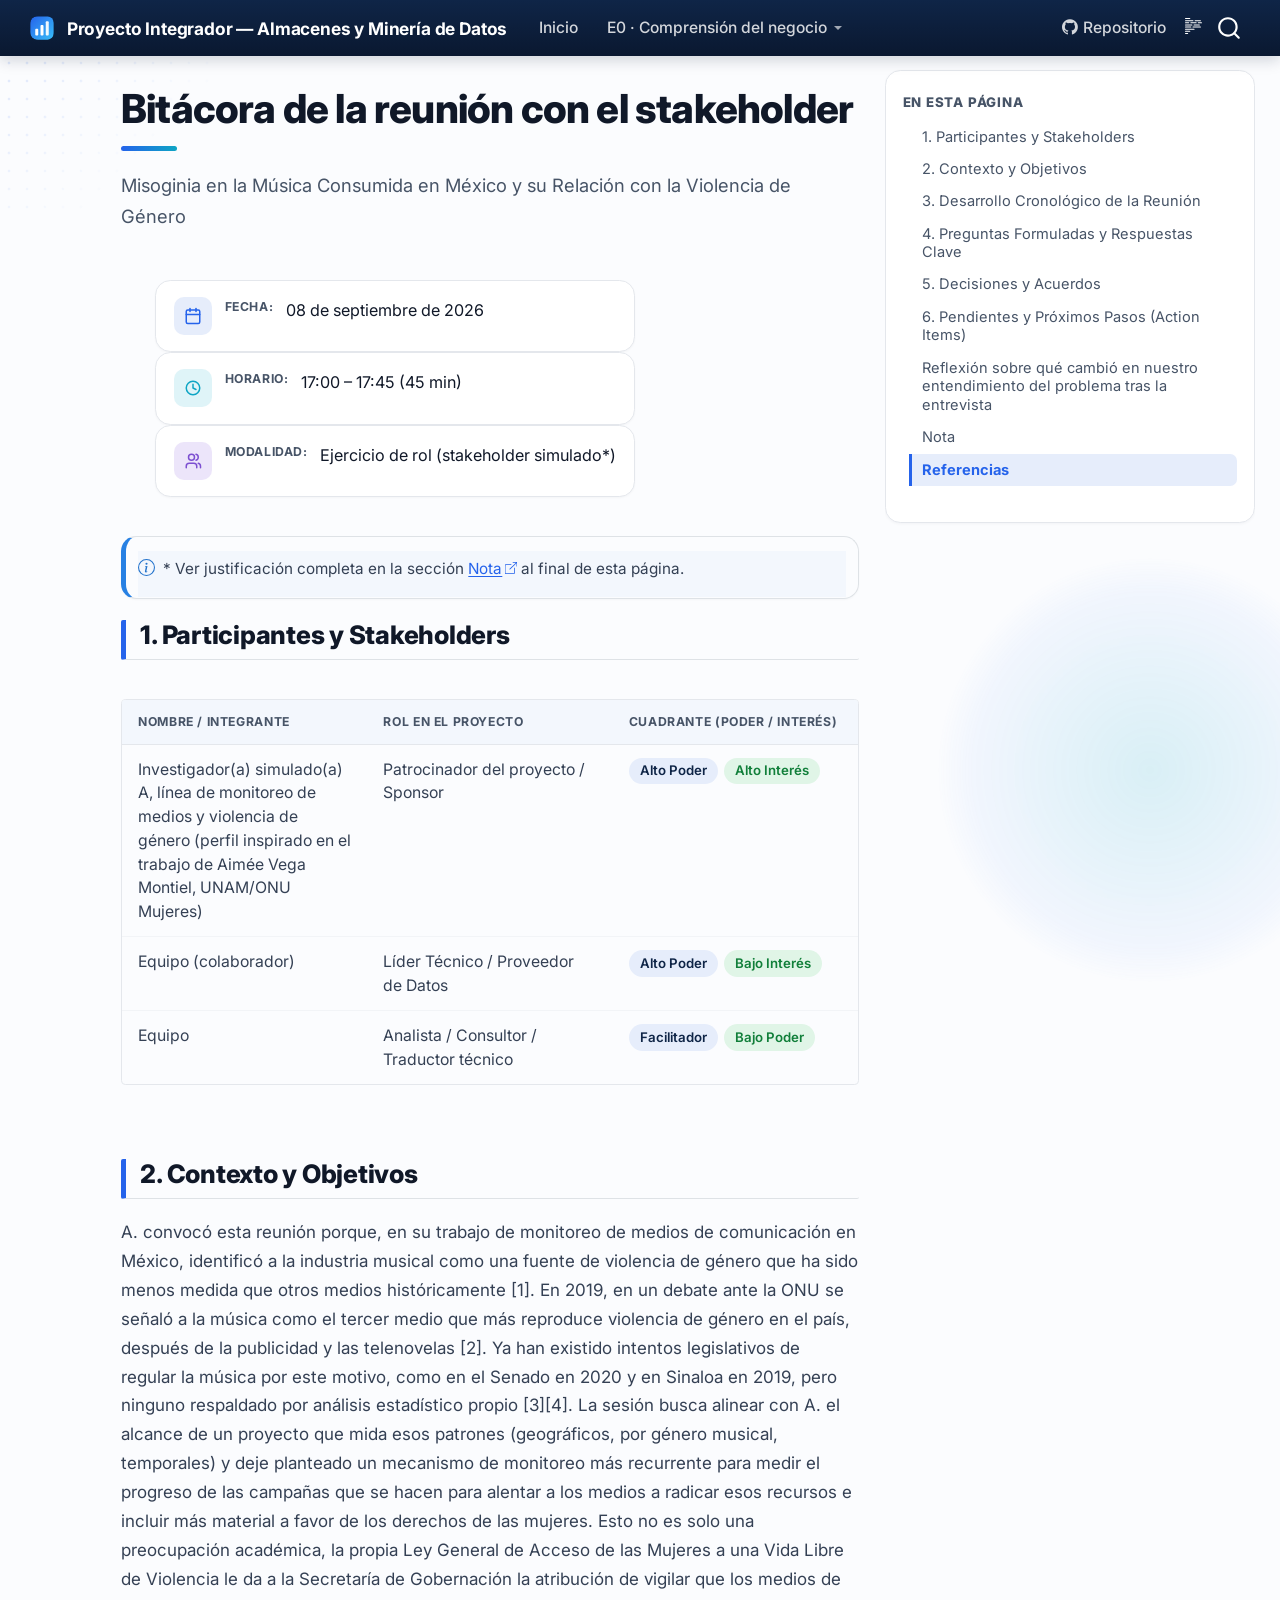
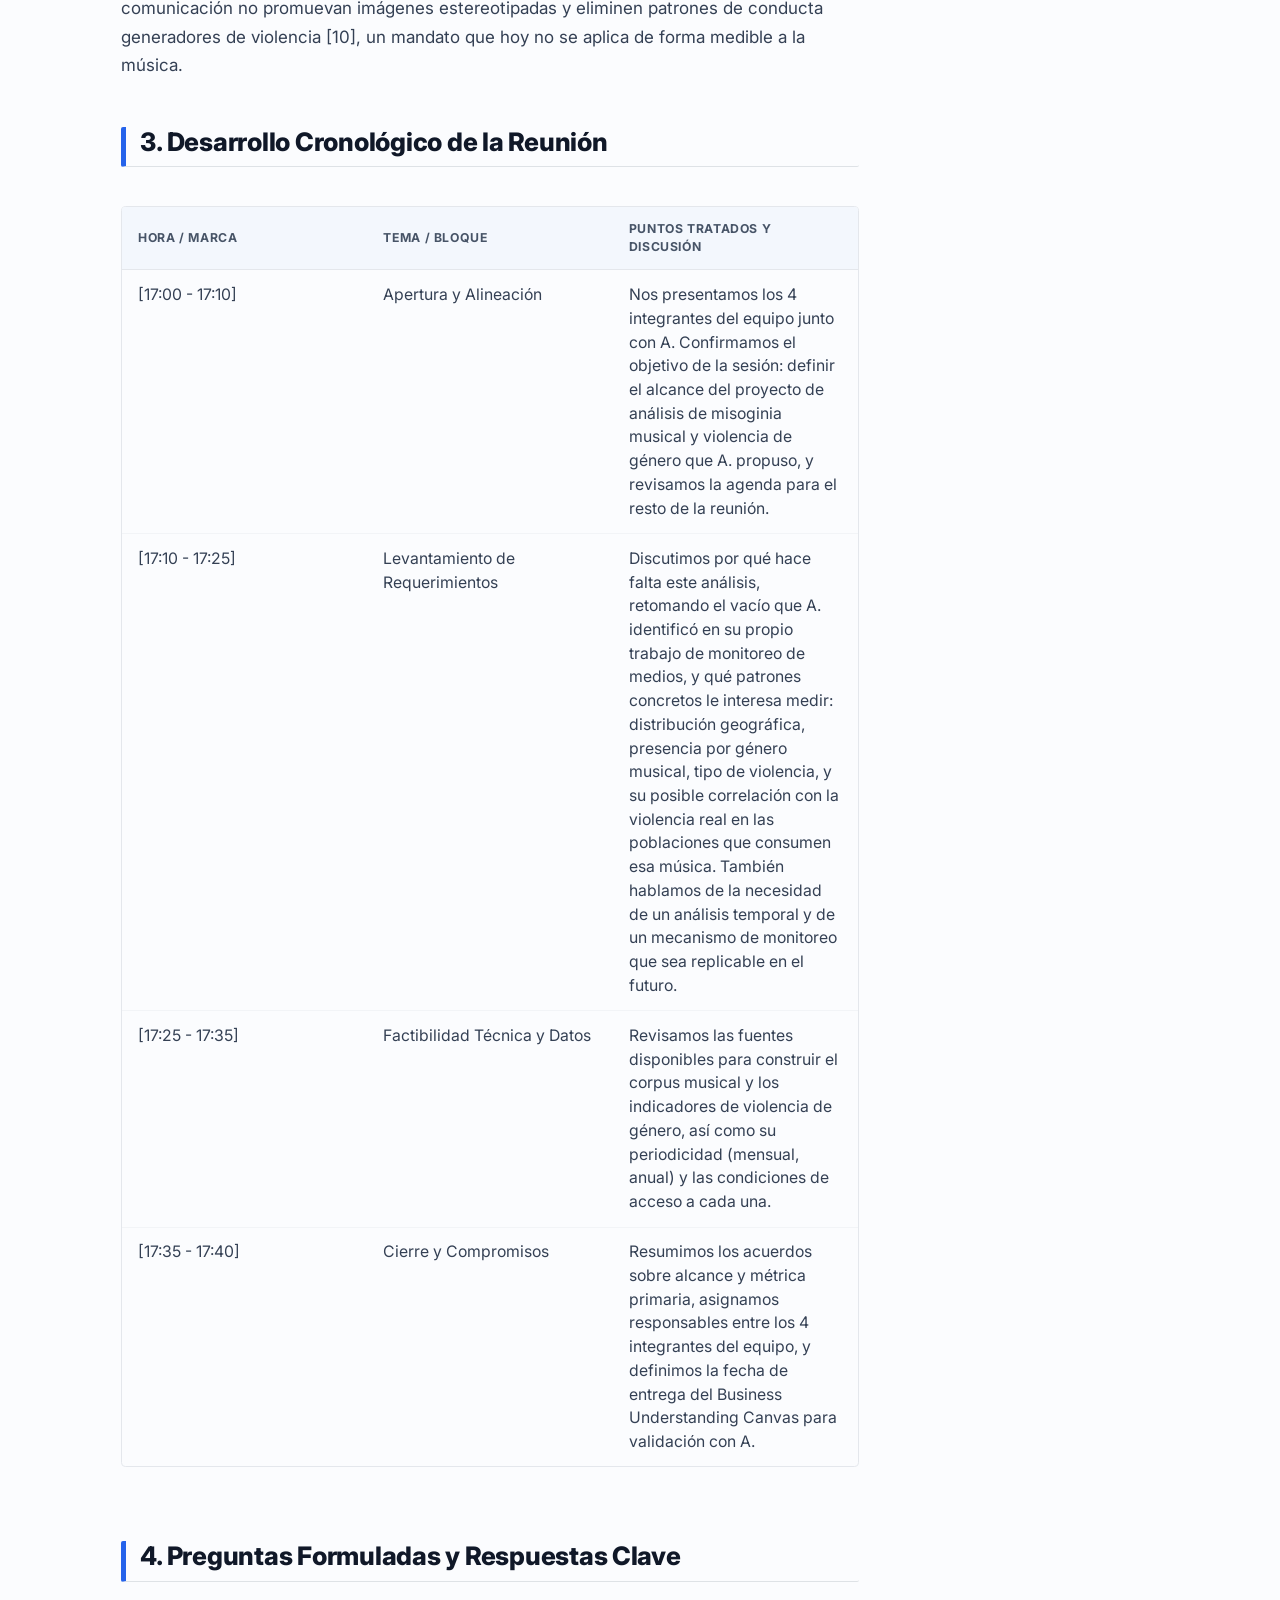
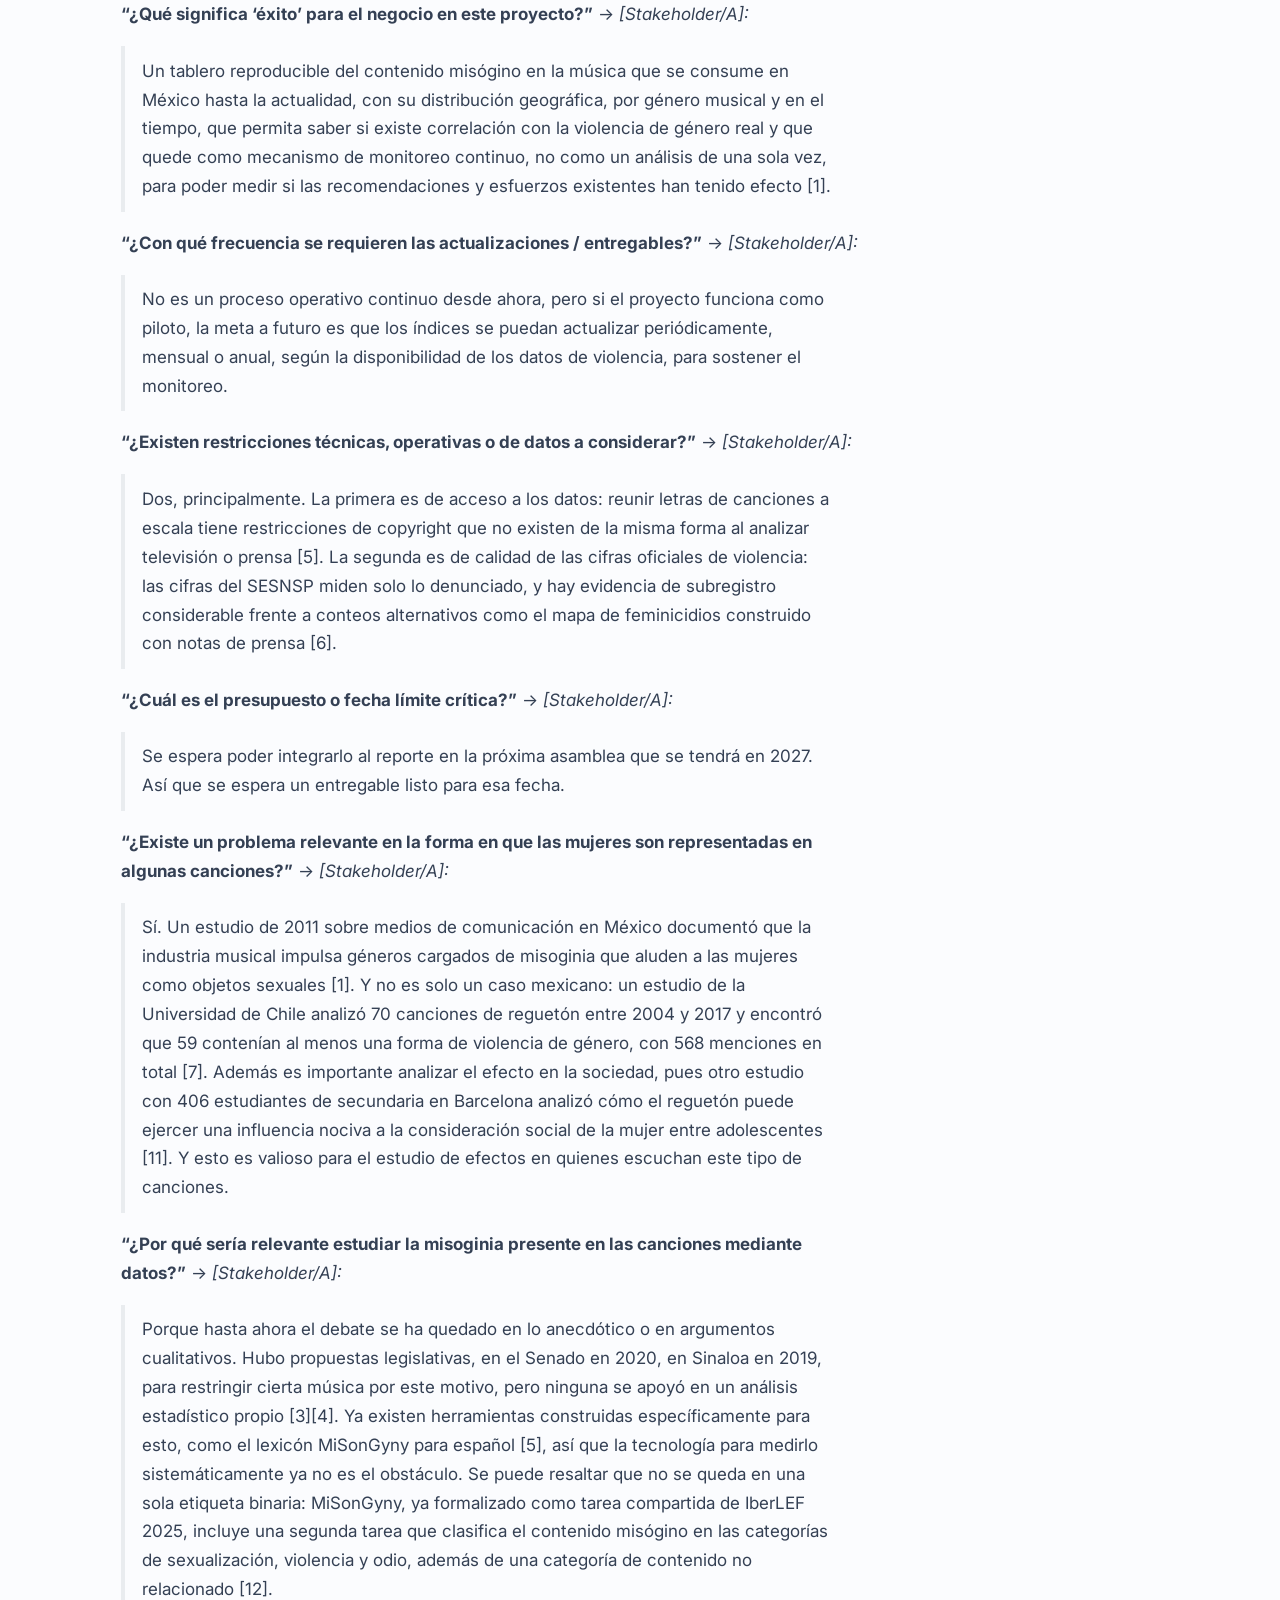
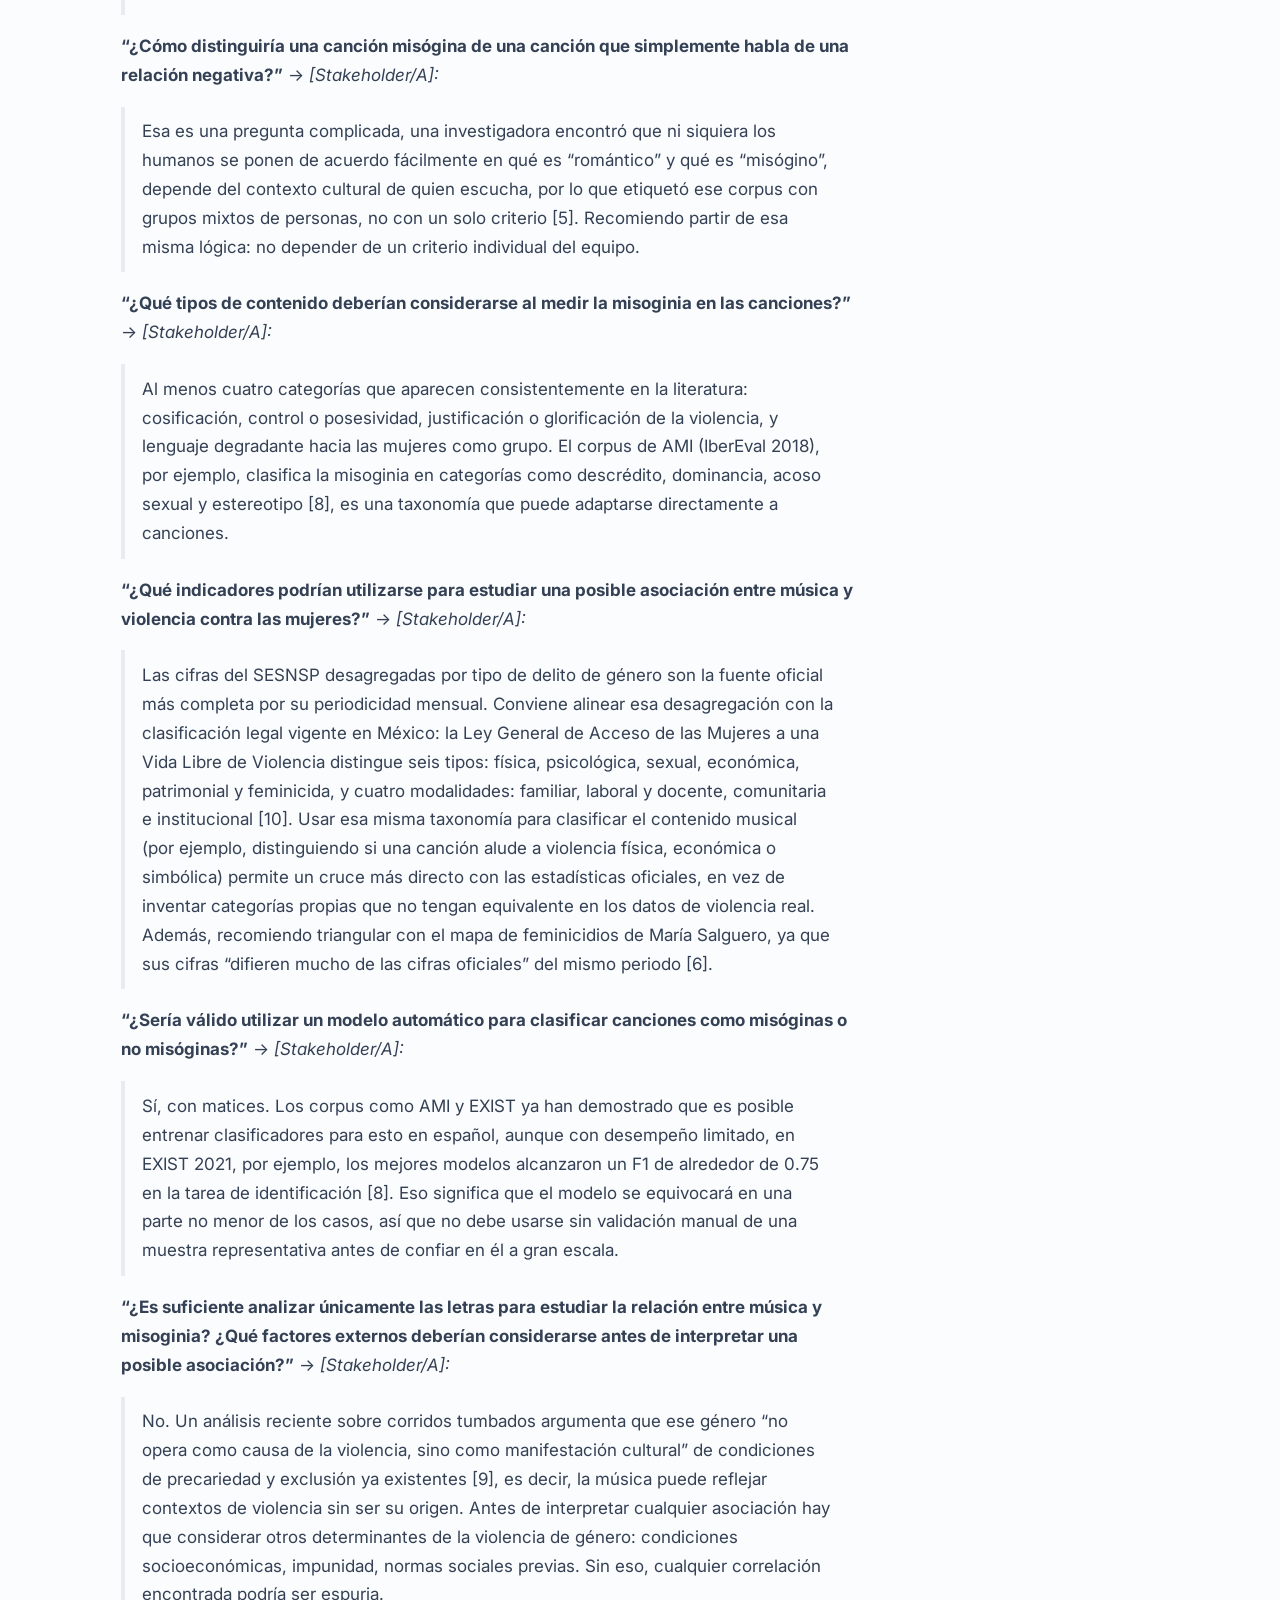
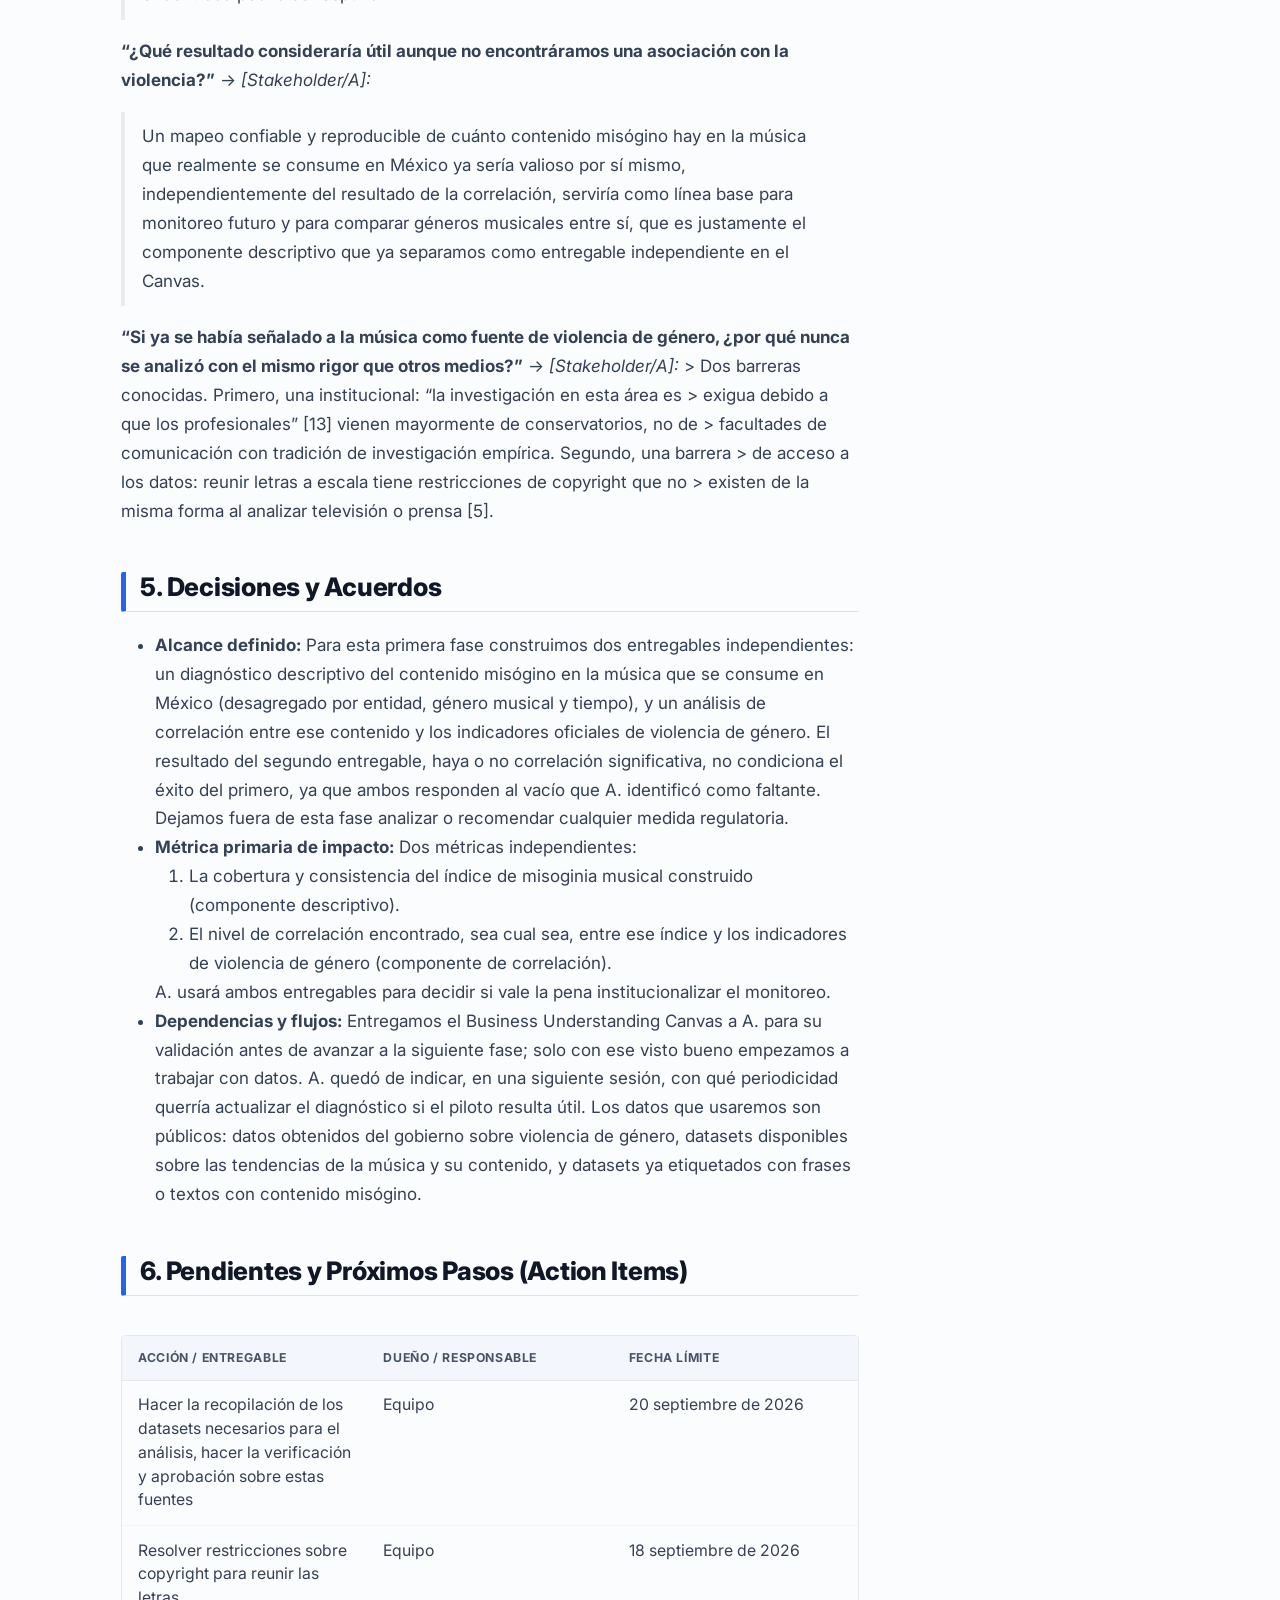
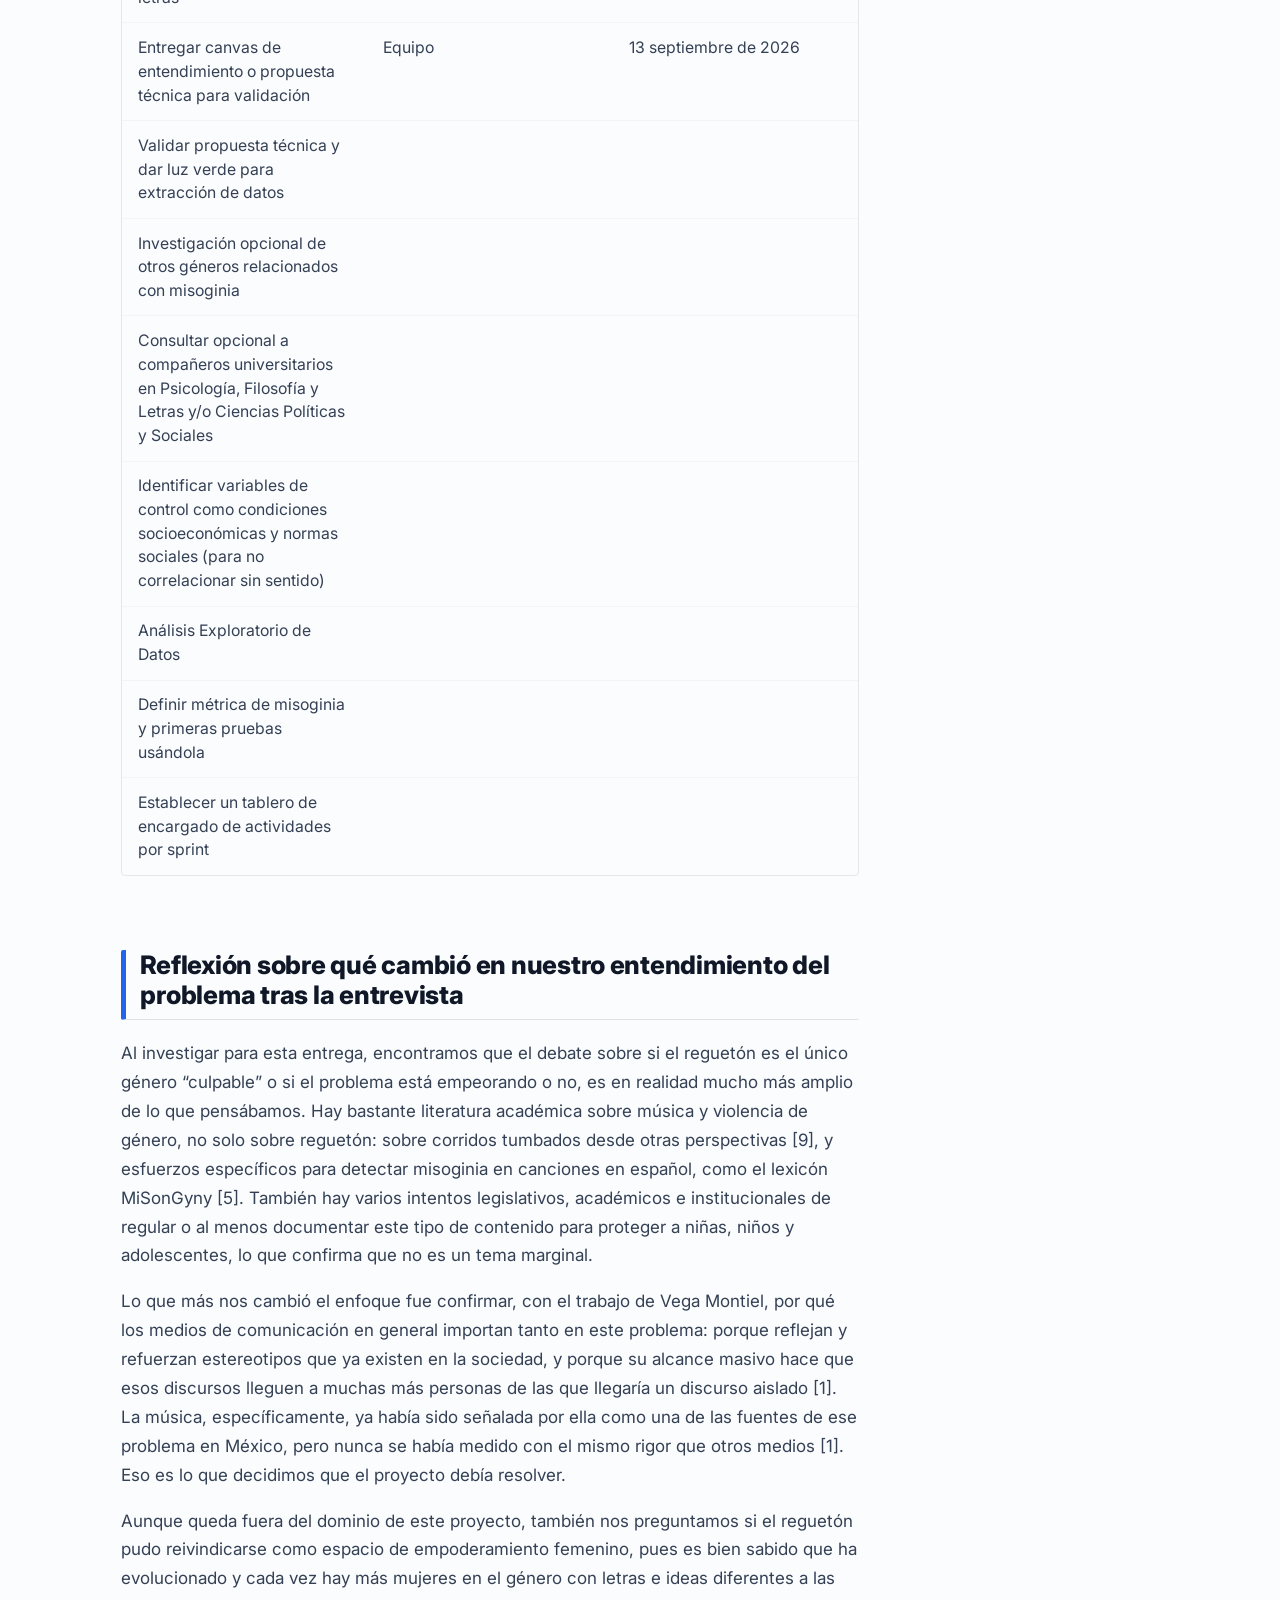
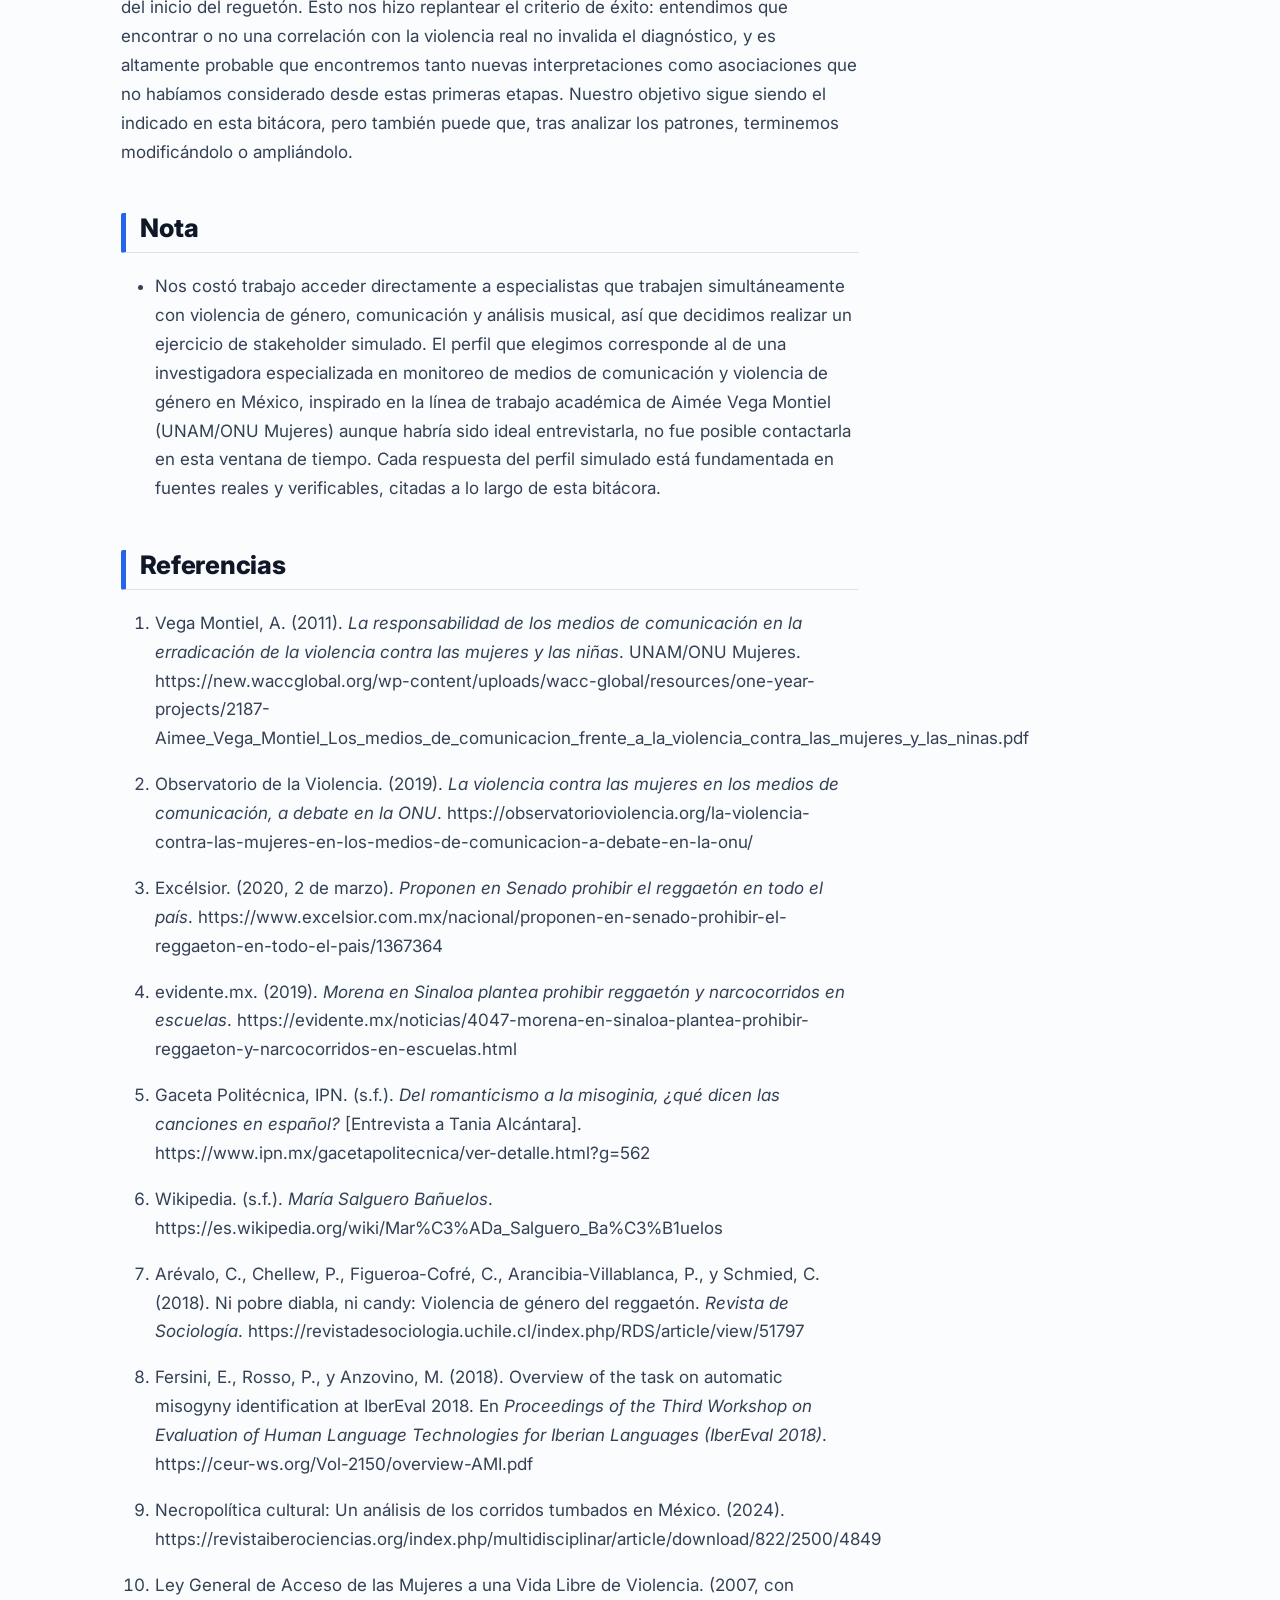
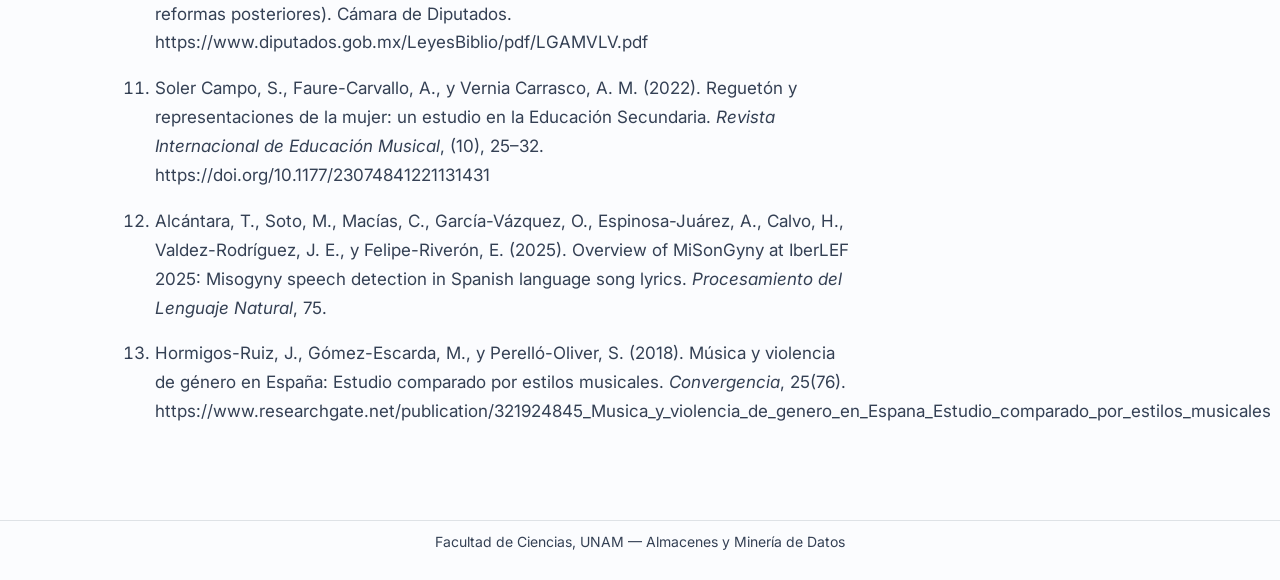
==== commit 03a00a0d: "feat: update frontend" ====
--- a/docs/entregas/E0_comprension_negocio/bitacora.html
+++ b/docs/entregas/E0_comprension_negocio/bitacora.html
@@ -44,7 +44,7 @@
 <link href="../../site_libs/quarto-html/quarto-syntax-highlighting-64a204ab8560d761af7679ceaba22944.css" rel="stylesheet" id="quarto-text-highlighting-styles">
 <script src="../../site_libs/bootstrap/bootstrap.min.js"></script>
 <link href="../../site_libs/bootstrap/bootstrap-icons.css" rel="stylesheet">
-<link href="../../site_libs/bootstrap/bootstrap-992c26c3758a33fb656dcbf149d3029e.min.css" rel="stylesheet" append-hash="true" id="quarto-bootstrap" data-mode="light">
+<link href="../../site_libs/bootstrap/bootstrap-ec8fb01b2d46b6e0d02384669fd1a283.min.css" rel="stylesheet" append-hash="true" id="quarto-bootstrap" data-mode="light">
 <script id="quarto-search-options" type="application/json">{
   "location": "navbar",
   "copy-button": false,
@@ -57,7 +57,6 @@
     "/",
     "s"
   ],
-  "show-item-context": false,
   "language": {
     "search-no-results-text": "No results",
     "search-matching-documents-text": "matching documents",
@@ -75,7 +74,6 @@
 <style>html{ scroll-behavior: smooth; }</style>
 
 
-<link rel="stylesheet" href="../../styles.css">
 </head>
 
 <body class="nav-fixed quarto-light">
@@ -85,6 +83,10 @@
     <nav class="navbar navbar-expand-lg " data-bs-theme="dark">
       <div class="navbar-container container-fluid">
       <div class="navbar-brand-container mx-auto">
+    <a href="../../index.html" class="navbar-brand navbar-brand-logo">
+    <img src="../../assets/logo.svg" alt="" class="navbar-logo light-content">
+    <img src="../../assets/logo.svg" alt="" class="navbar-logo dark-content">
+    </a>
     <a class="navbar-brand" href="../../index.html">
     <span class="navbar-title">Proyecto Integrador — Almacenes y Minería de Datos</span>
     </a>
@@ -193,12 +195,23 @@
 </header>
 
 
+<div class="meeting-info">
 <ul>
 <li><strong>Fecha:</strong> 08 de septiembre de 2026</li>
 <li><strong>Horario:</strong> 17:00 – 17:45 (45 min)</li>
 <li><strong>Modalidad:</strong> Ejercicio de rol (stakeholder simulado*)</li>
 </ul>
-<p><em>* Ver justificación completa en la sección <a href="#nota">Nota</a> al final de esta página.</em></p>
+</div>
+<div class="callout callout-style-simple callout-note">
+<div class="callout-body d-flex">
+<div class="callout-icon-container">
+<i class="callout-icon"></i>
+</div>
+<div class="callout-body-container">
+<p>* Ver justificación completa en la sección <a href="#nota">Nota</a> al final de esta página.</p>
+</div>
+</div>
+</div>
 <section id="participantes-y-stakeholders" class="level2">
 <h2 class="anchored" data-anchor-id="participantes-y-stakeholders">1. Participantes y Stakeholders</h2>
 <table class="caption-top table">
@@ -218,17 +231,17 @@
 <tr class="odd">
 <td>Investigador(a) simulado(a) A, línea de monitoreo de medios y violencia de género (perfil inspirado en el trabajo de Aimée Vega Montiel, UNAM/ONU Mujeres)</td>
 <td>Patrocinador del proyecto / Sponsor</td>
-<td>Alto Poder / Alto Interés</td>
+<td><span class="badge-pill badge-blue">Alto Poder</span><span class="badge-pill badge-green">Alto Interés</span></td>
 </tr>
 <tr class="even">
 <td>Equipo (colaborador)</td>
 <td>Líder Técnico / Proveedor de Datos</td>
-<td>Alto Poder / Bajo Interés</td>
+<td><span class="badge-pill badge-blue">Alto Poder</span><span class="badge-pill badge-green">Bajo Interés</span></td>
 </tr>
 <tr class="odd">
 <td>Equipo</td>
 <td>Analista / Consultor / Traductor técnico</td>
-<td>Facilitador / Bajo Poder</td>
+<td><span class="badge-pill badge-blue">Facilitador</span><span class="badge-pill badge-green">Bajo Poder</span></td>
 </tr>
 </tbody>
 </table>
@@ -444,6 +457,19 @@
 </section>
 
 <a onclick="window.scrollTo(0, 0); return false;" role="button" id="quarto-back-to-top"><i class="bi bi-arrow-up"></i> Back to top</a></main> <!-- /main -->
+<script>
+document.addEventListener("DOMContentLoaded", function () {
+  // Envuelve las tablas en un contenedor con scroll horizontal en pantallas
+  // angostas. No modifica ningún texto ni dato de las tablas.
+  document.querySelectorAll("main.content table").forEach(function (table) {
+    if (table.closest(".table-responsive")) return;
+    var wrapper = document.createElement("div");
+    wrapper.className = "table-responsive";
+    table.parentNode.insertBefore(wrapper, table);
+    wrapper.appendChild(table);
+  });
+});
+</script>
 <script id="quarto-html-after-body" type="application/javascript">
   window.document.addEventListener("DOMContentLoaded", function (event) {
     const icon = "";
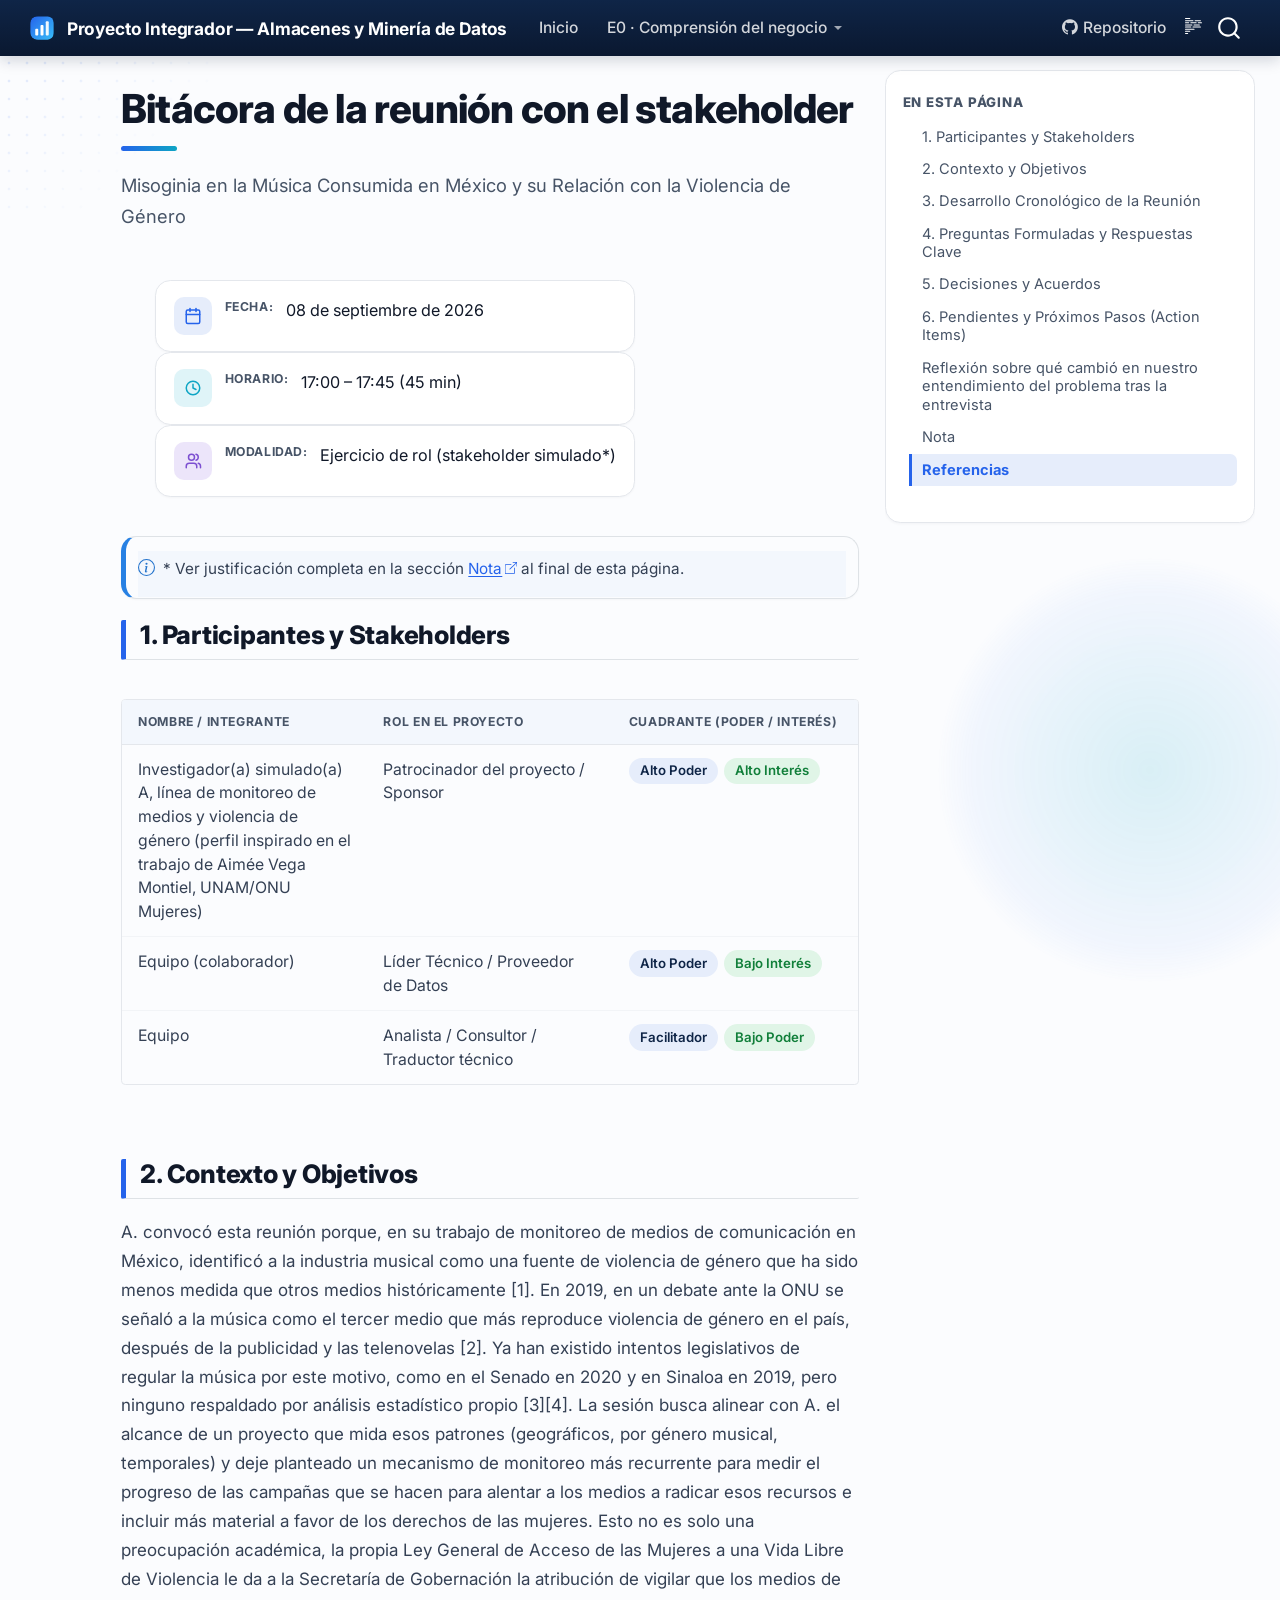
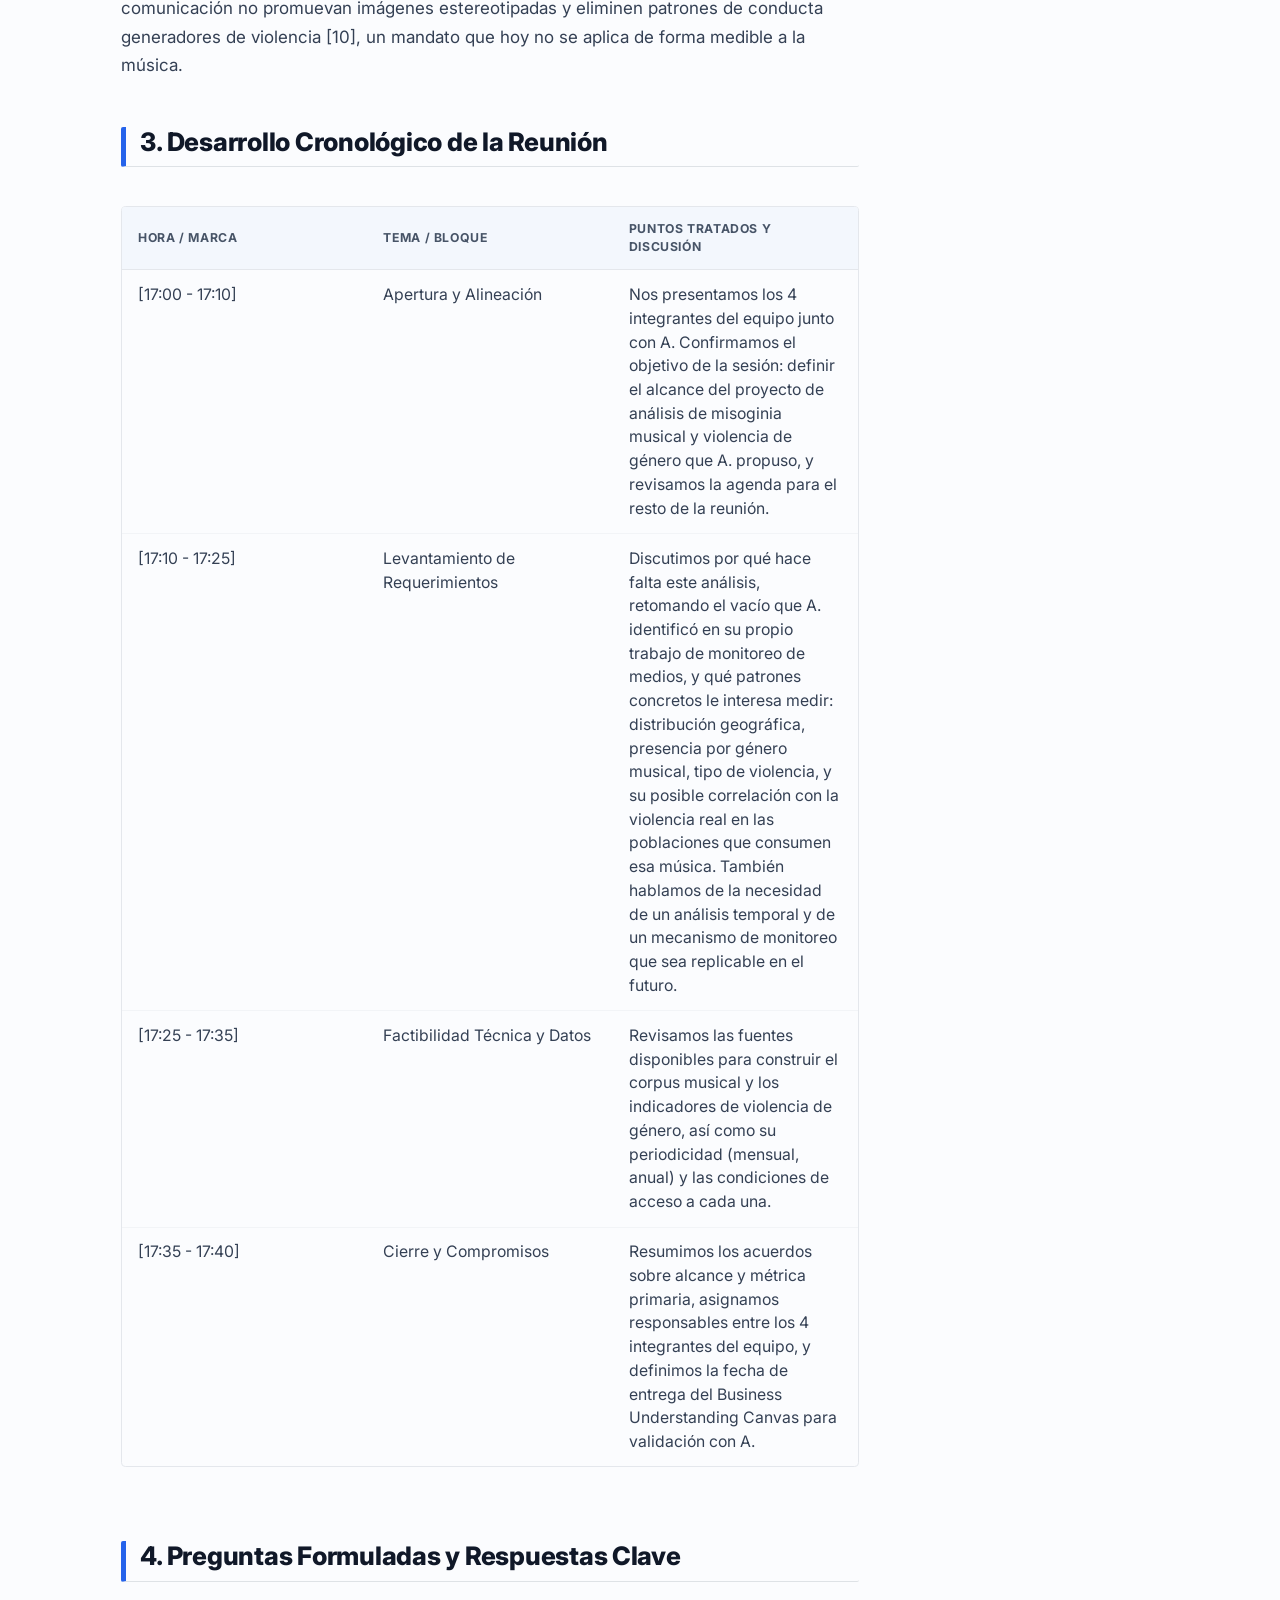
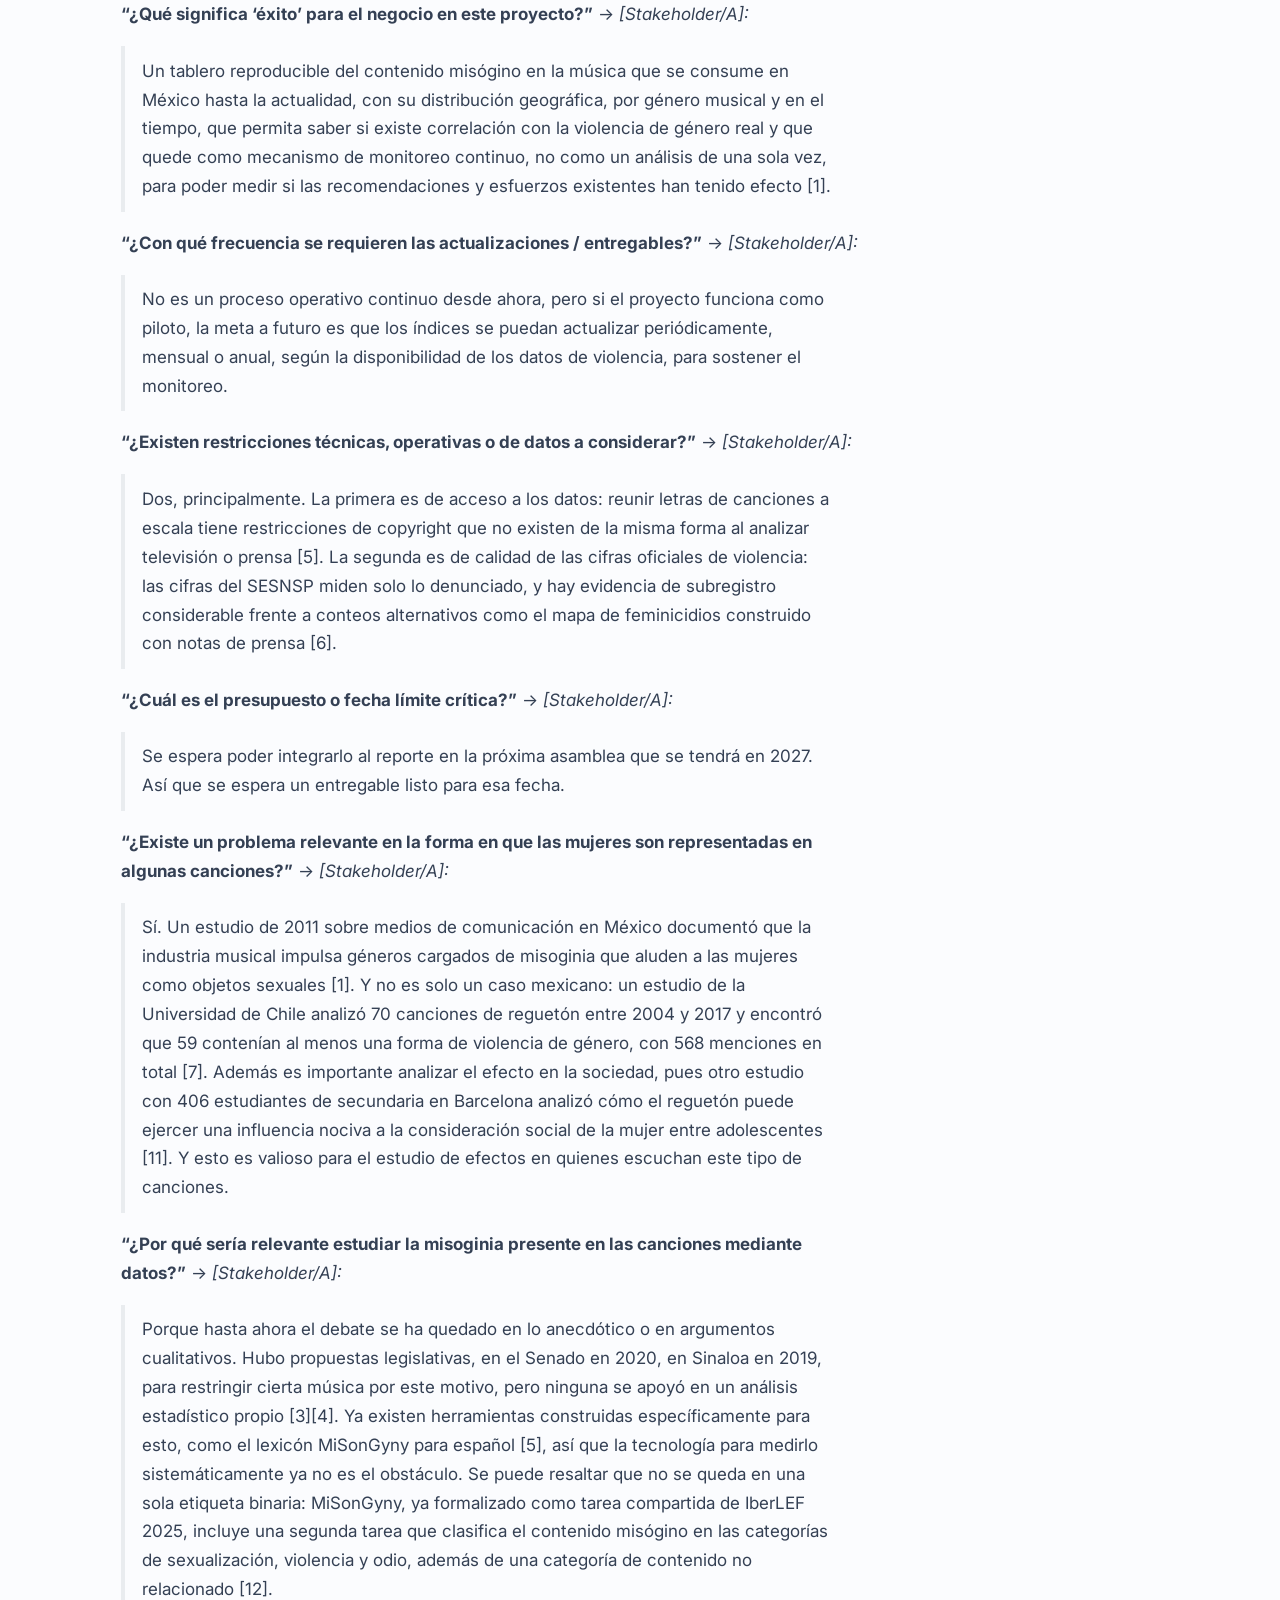
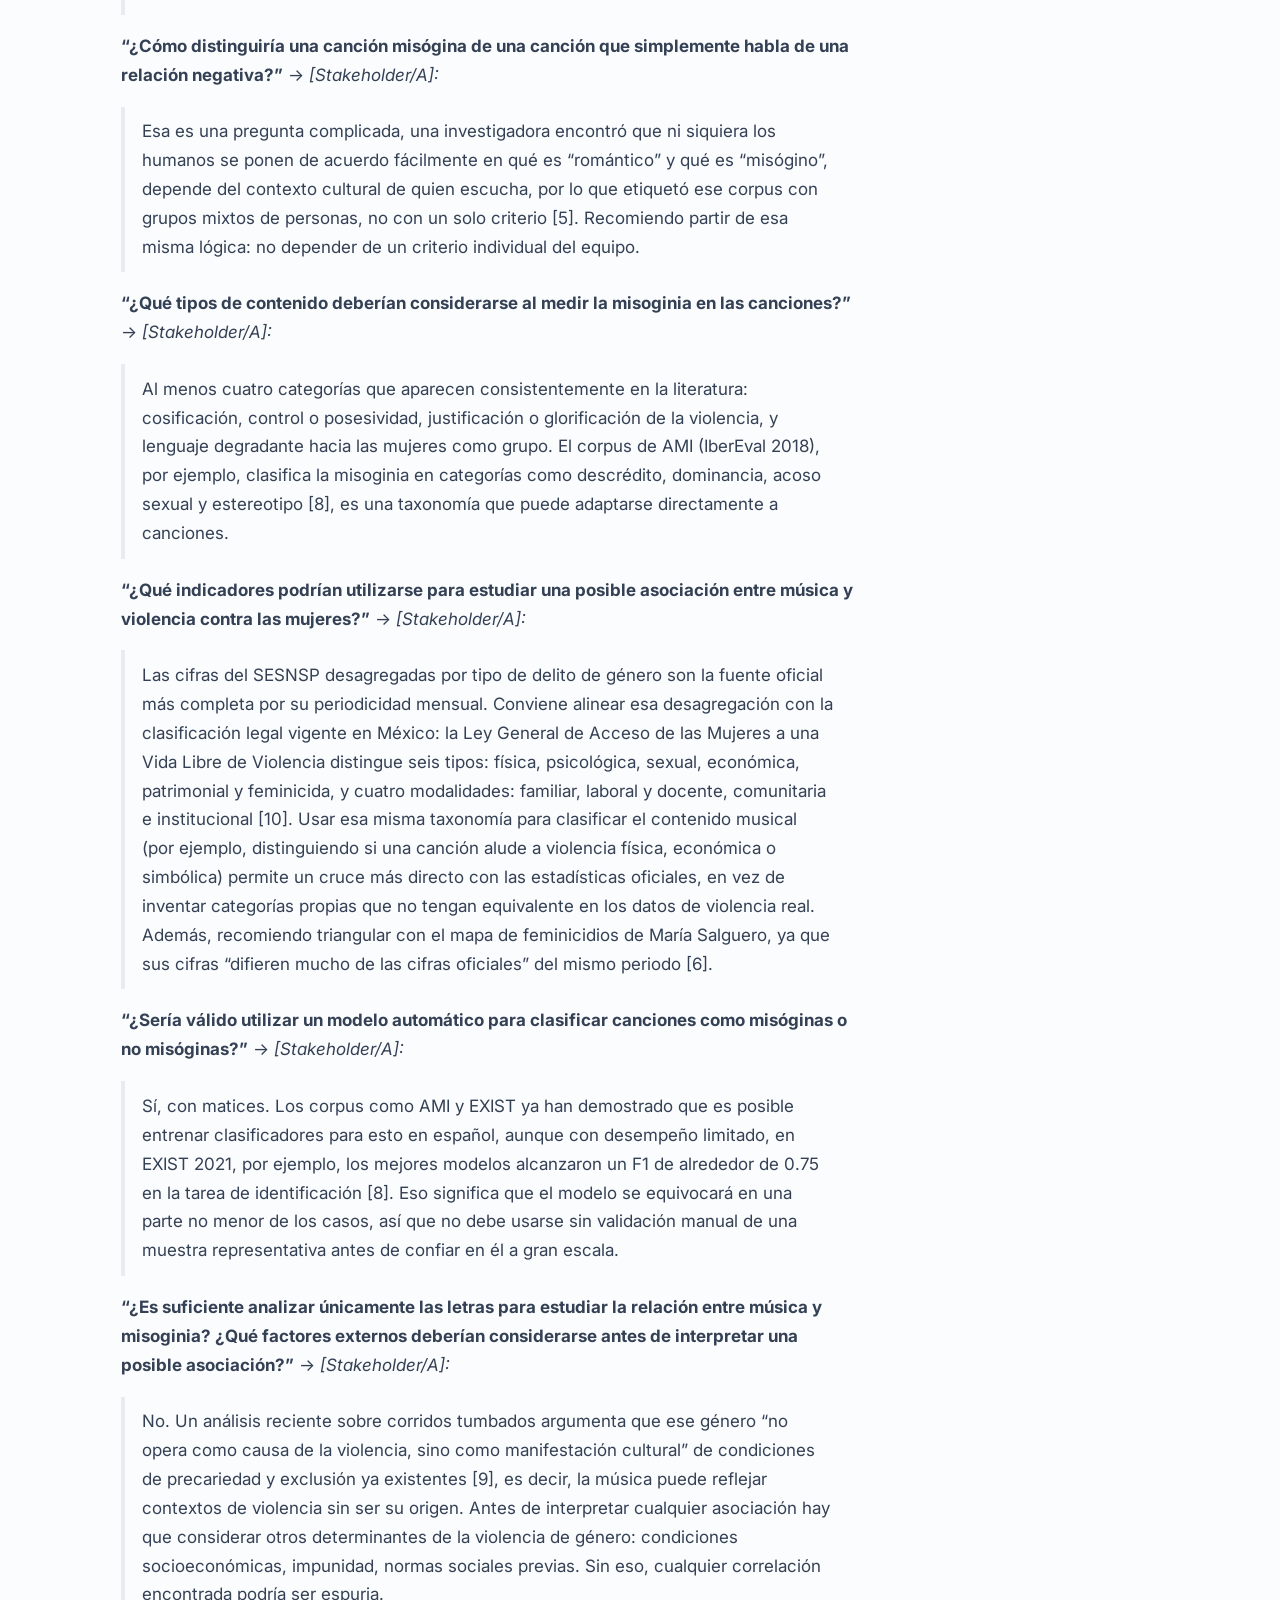
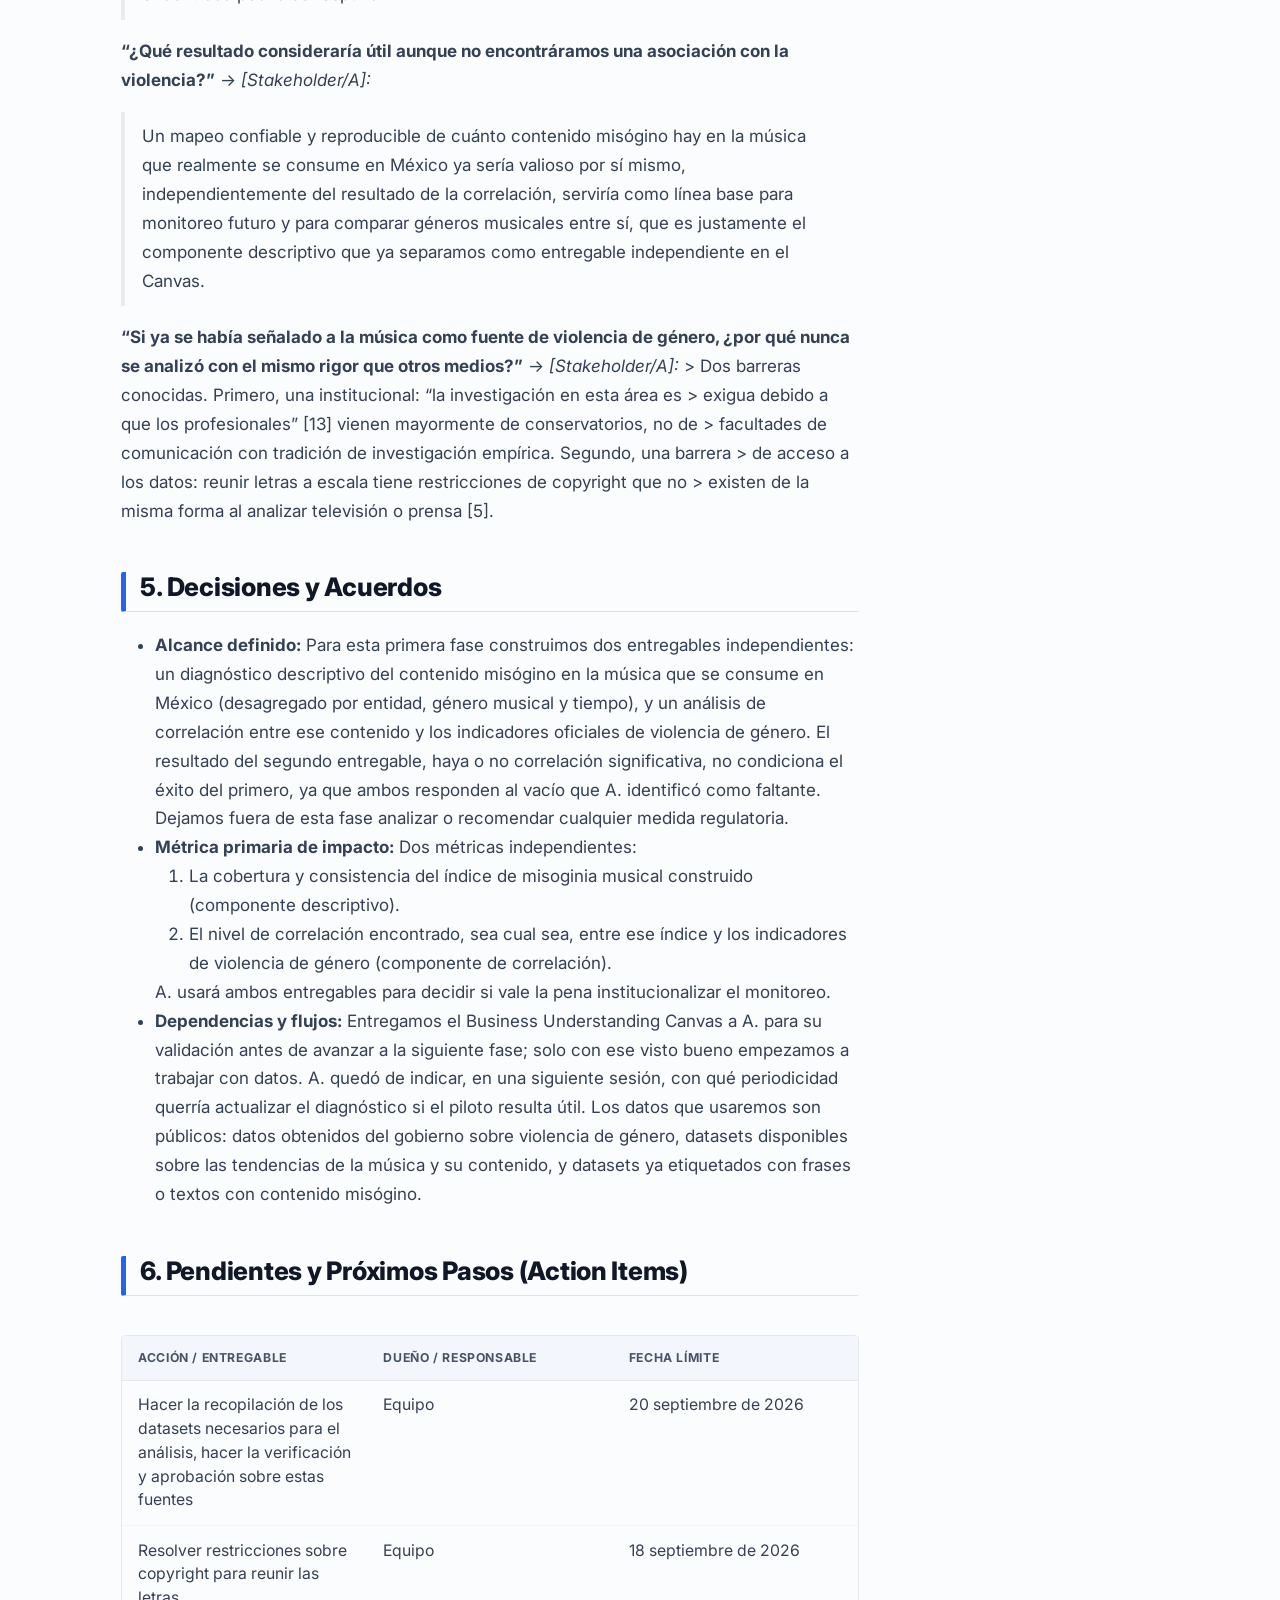
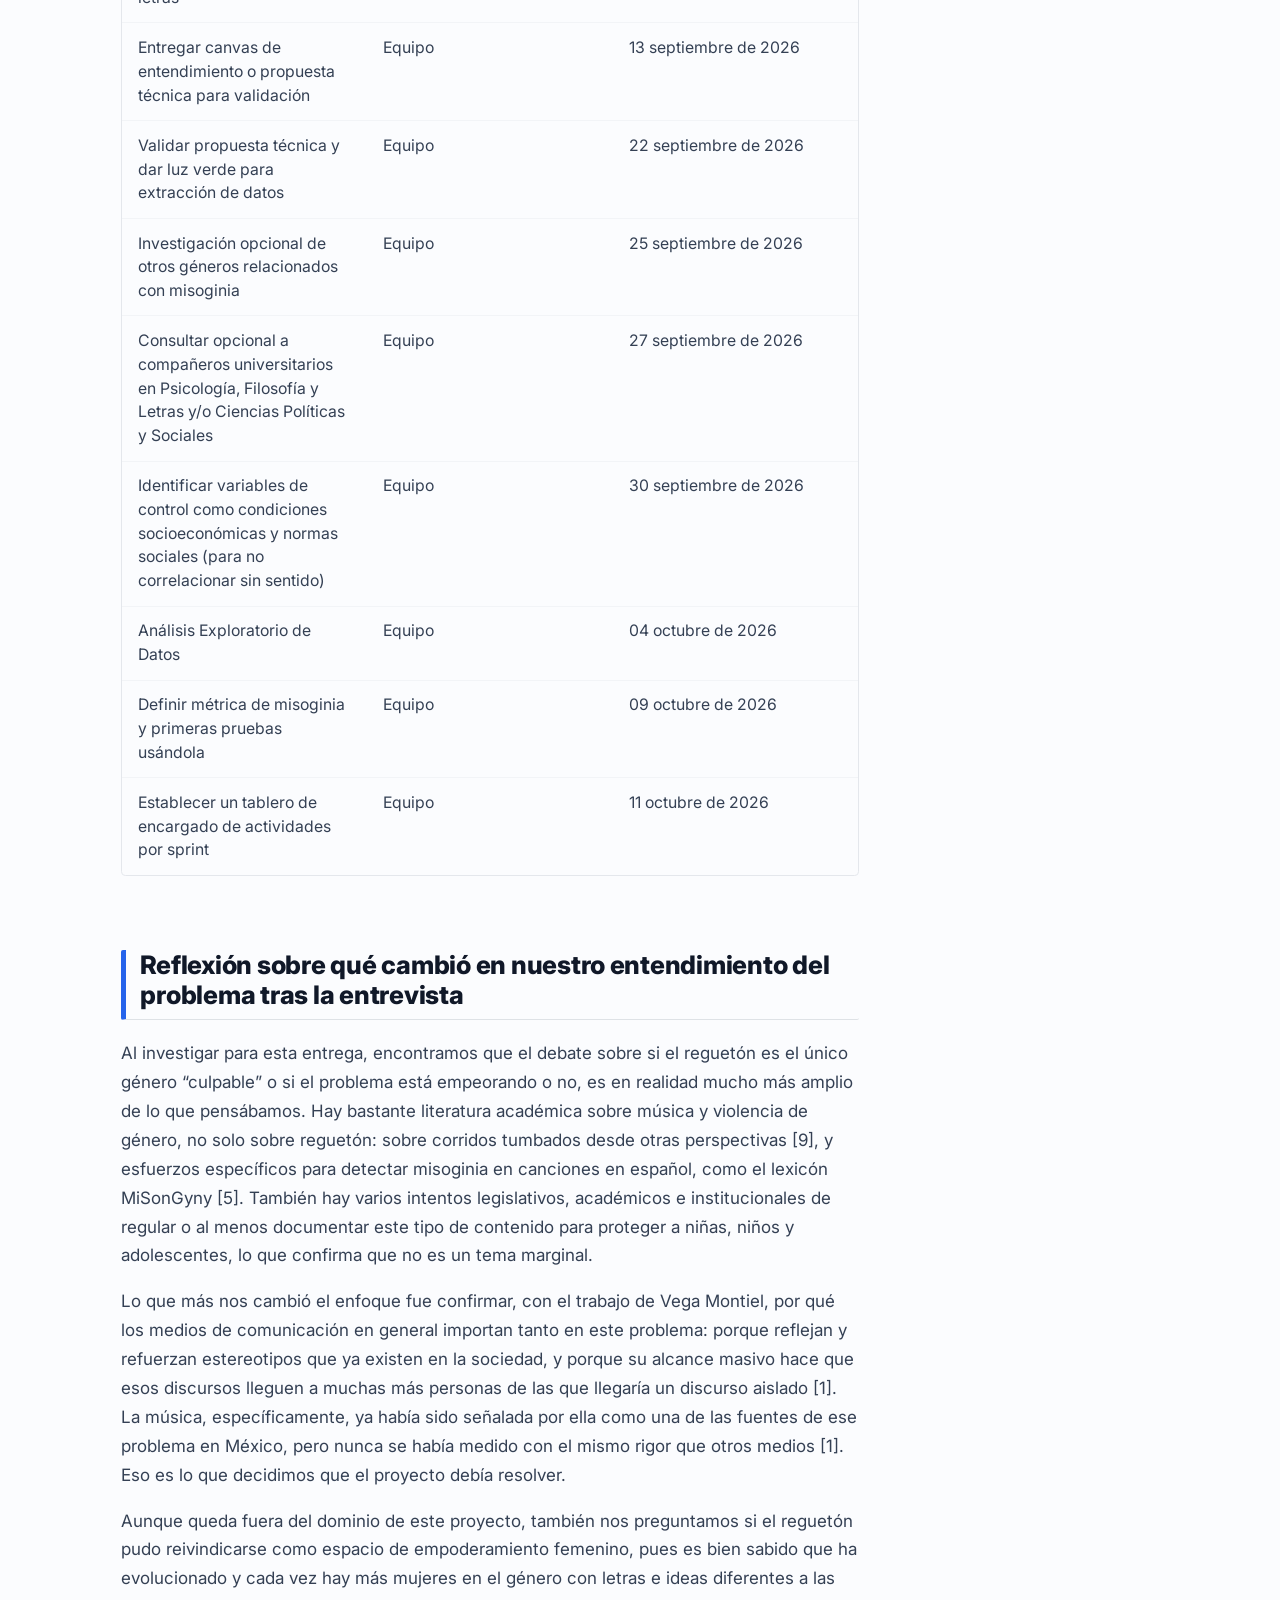
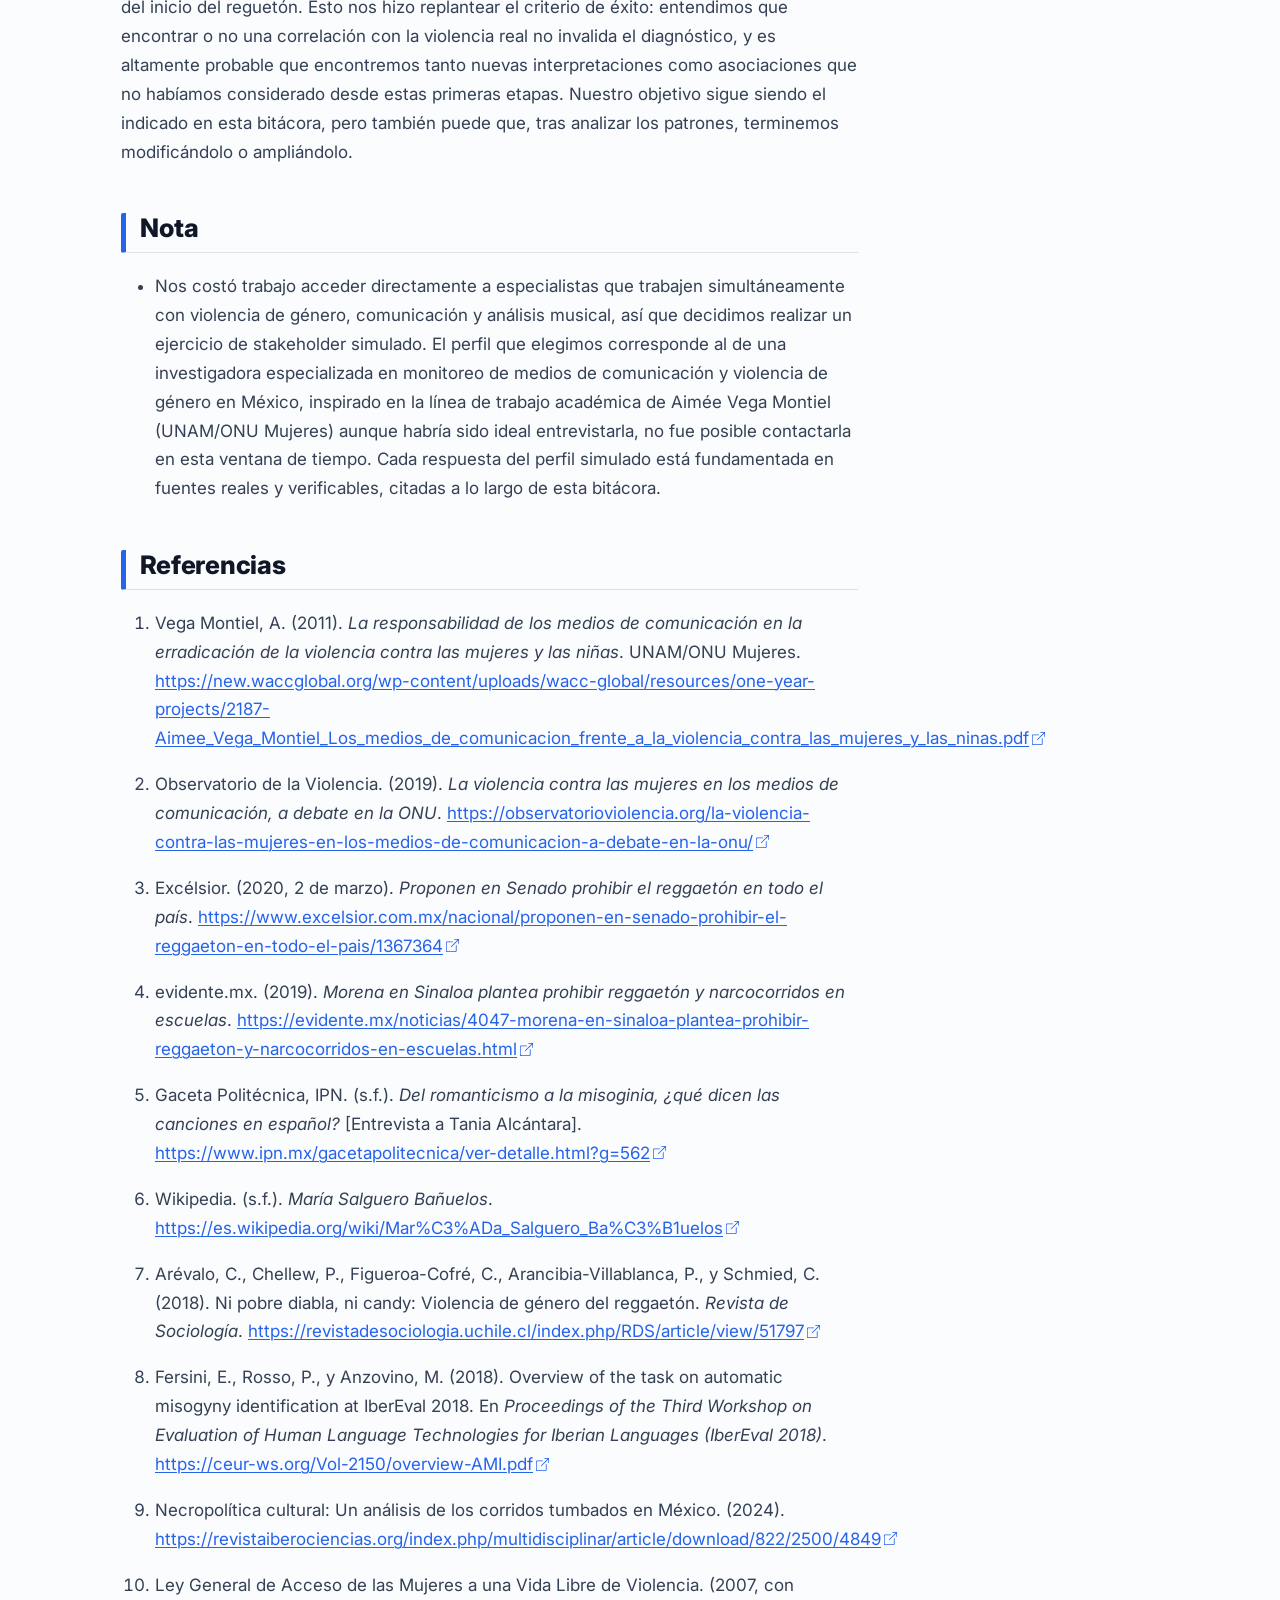
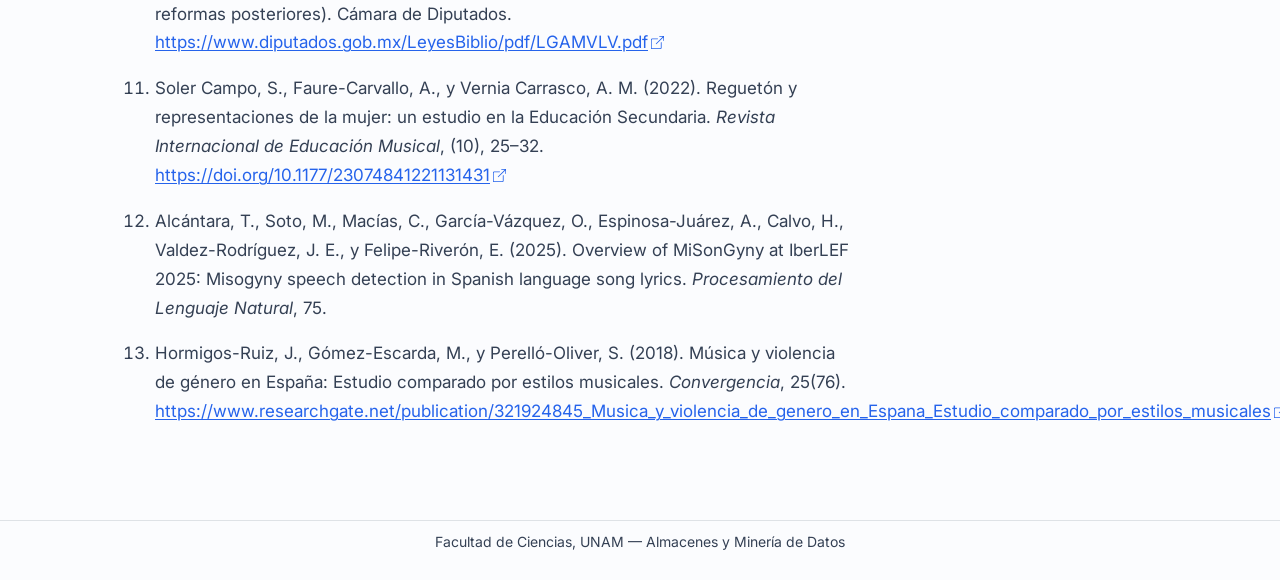
==== commit a1fec085: "feat: update frontend" ====
--- a/docs/entregas/E0_comprension_negocio/bitacora.html
+++ b/docs/entregas/E0_comprension_negocio/bitacora.html
@@ -44,7 +44,7 @@
 <link href="../../site_libs/quarto-html/quarto-syntax-highlighting-64a204ab8560d761af7679ceaba22944.css" rel="stylesheet" id="quarto-text-highlighting-styles">
 <script src="../../site_libs/bootstrap/bootstrap.min.js"></script>
 <link href="../../site_libs/bootstrap/bootstrap-icons.css" rel="stylesheet">
-<link href="../../site_libs/bootstrap/bootstrap-ec8fb01b2d46b6e0d02384669fd1a283.min.css" rel="stylesheet" append-hash="true" id="quarto-bootstrap" data-mode="light">
+<link href="../../site_libs/bootstrap/bootstrap-ca0495cbf0b9bce0b7b33bf2b9083a47.min.css" rel="stylesheet" append-hash="true" id="quarto-bootstrap" data-mode="light">
 <script id="quarto-search-options" type="application/json">{
   "location": "navbar",
   "copy-button": false,
@@ -387,38 +387,38 @@
 </tr>
 <tr class="even">
 <td>Validar propuesta técnica y dar luz verde para extracción de datos</td>
-<td></td>
-<td></td>
+<td>Equipo</td>
+<td>22 septiembre de 2026</td>
 </tr>
 <tr class="odd">
 <td>Investigación opcional de otros géneros relacionados con misoginia</td>
-<td></td>
-<td></td>
+<td>Equipo</td>
+<td>25 septiembre de 2026</td>
 </tr>
 <tr class="even">
 <td>Consultar opcional a compañeros universitarios en Psicología, Filosofía y Letras y/o Ciencias Políticas y Sociales</td>
-<td></td>
-<td></td>
+<td>Equipo</td>
+<td>27 septiembre de 2026</td>
 </tr>
 <tr class="odd">
 <td>Identificar variables de control como condiciones socioeconómicas y normas sociales (para no correlacionar sin sentido)</td>
-<td></td>
-<td></td>
+<td>Equipo</td>
+<td>30 septiembre de 2026</td>
 </tr>
 <tr class="even">
 <td>Análisis Exploratorio de Datos</td>
-<td></td>
-<td></td>
+<td>Equipo</td>
+<td>04 octubre de 2026</td>
 </tr>
 <tr class="odd">
 <td>Definir métrica de misoginia y primeras pruebas usándola</td>
-<td></td>
-<td></td>
+<td>Equipo</td>
+<td>09 octubre de 2026</td>
 </tr>
 <tr class="even">
 <td>Establecer un tablero de encargado de actividades por sprint</td>
-<td></td>
-<td></td>
+<td>Equipo</td>
+<td>11 octubre de 2026</td>
 </tr>
 </tbody>
 </table>
@@ -438,19 +438,19 @@
 <section id="referencias" class="level2">
 <h2 class="anchored" data-anchor-id="referencias">Referencias</h2>
 <ol type="1">
-<li><p>Vega Montiel, A. (2011). <em>La responsabilidad de los medios de comunicación en la erradicación de la violencia contra las mujeres y las niñas</em>. UNAM/ONU Mujeres. https://new.waccglobal.org/wp-content/uploads/wacc-global/resources/one-year-projects/2187-Aimee_Vega_Montiel_Los_medios_de_comunicacion_frente_a_la_violencia_contra_las_mujeres_y_las_ninas.pdf</p></li>
-<li><p>Observatorio de la Violencia. (2019). <em>La violencia contra las mujeres en los medios de comunicación, a debate en la ONU</em>. https://observatorioviolencia.org/la-violencia-contra-las-mujeres-en-los-medios-de-comunicacion-a-debate-en-la-onu/</p></li>
-<li><p>Excélsior. (2020, 2 de marzo). <em>Proponen en Senado prohibir el reggaetón en todo el país</em>. https://www.excelsior.com.mx/nacional/proponen-en-senado-prohibir-el-reggaeton-en-todo-el-pais/1367364</p></li>
-<li><p>evidente.mx. (2019). <em>Morena en Sinaloa plantea prohibir reggaetón y narcocorridos en escuelas</em>. https://evidente.mx/noticias/4047-morena-en-sinaloa-plantea-prohibir-reggaeton-y-narcocorridos-en-escuelas.html</p></li>
-<li><p>Gaceta Politécnica, IPN. (s.f.). <em>Del romanticismo a la misoginia, ¿qué dicen las canciones en español?</em> [Entrevista a Tania Alcántara]. https://www.ipn.mx/gacetapolitecnica/ver-detalle.html?g=562</p></li>
-<li><p>Wikipedia. (s.f.). <em>María Salguero Bañuelos</em>. https://es.wikipedia.org/wiki/Mar%C3%ADa_Salguero_Ba%C3%B1uelos</p></li>
-<li><p>Arévalo, C., Chellew, P., Figueroa-Cofré, C., Arancibia-Villablanca, P., y Schmied, C. (2018). Ni pobre diabla, ni candy: Violencia de género del reggaetón. <em>Revista de Sociología</em>. https://revistadesociologia.uchile.cl/index.php/RDS/article/view/51797</p></li>
-<li><p>Fersini, E., Rosso, P., y Anzovino, M. (2018). Overview of the task on automatic misogyny identification at IberEval 2018. En <em>Proceedings of the Third Workshop on Evaluation of Human Language Technologies for Iberian Languages (IberEval 2018)</em>. https://ceur-ws.org/Vol-2150/overview-AMI.pdf</p></li>
-<li><p>Necropolítica cultural: Un análisis de los corridos tumbados en México. (2024). https://revistaiberociencias.org/index.php/multidisciplinar/article/download/822/2500/4849</p></li>
-<li><p>Ley General de Acceso de las Mujeres a una Vida Libre de Violencia. (2007, con reformas posteriores). Cámara de Diputados. https://www.diputados.gob.mx/LeyesBiblio/pdf/LGAMVLV.pdf</p></li>
-<li><p>Soler Campo, S., Faure-Carvallo, A., y Vernia Carrasco, A. M. (2022). Reguetón y representaciones de la mujer: un estudio en la Educación Secundaria. <em>Revista Internacional de Educación Musical</em>, (10), 25–32. https://doi.org/10.1177/23074841221131431</p></li>
+<li><p>Vega Montiel, A. (2011). <em>La responsabilidad de los medios de comunicación en la erradicación de la violencia contra las mujeres y las niñas</em>. UNAM/ONU Mujeres. <a href="https://new.waccglobal.org/wp-content/uploads/wacc-global/resources/one-year-projects/2187-Aimee_Vega_Montiel_Los_medios_de_comunicacion_frente_a_la_violencia_contra_las_mujeres_y_las_ninas.pdf" class="uri">https://new.waccglobal.org/wp-content/uploads/wacc-global/resources/one-year-projects/2187-Aimee_Vega_Montiel_Los_medios_de_comunicacion_frente_a_la_violencia_contra_las_mujeres_y_las_ninas.pdf</a></p></li>
+<li><p>Observatorio de la Violencia. (2019). <em>La violencia contra las mujeres en los medios de comunicación, a debate en la ONU</em>. <a href="https://observatorioviolencia.org/la-violencia-contra-las-mujeres-en-los-medios-de-comunicacion-a-debate-en-la-onu/" class="uri">https://observatorioviolencia.org/la-violencia-contra-las-mujeres-en-los-medios-de-comunicacion-a-debate-en-la-onu/</a></p></li>
+<li><p>Excélsior. (2020, 2 de marzo). <em>Proponen en Senado prohibir el reggaetón en todo el país</em>. <a href="https://www.excelsior.com.mx/nacional/proponen-en-senado-prohibir-el-reggaeton-en-todo-el-pais/1367364" class="uri">https://www.excelsior.com.mx/nacional/proponen-en-senado-prohibir-el-reggaeton-en-todo-el-pais/1367364</a></p></li>
+<li><p>evidente.mx. (2019). <em>Morena en Sinaloa plantea prohibir reggaetón y narcocorridos en escuelas</em>. <a href="https://evidente.mx/noticias/4047-morena-en-sinaloa-plantea-prohibir-reggaeton-y-narcocorridos-en-escuelas.html" class="uri">https://evidente.mx/noticias/4047-morena-en-sinaloa-plantea-prohibir-reggaeton-y-narcocorridos-en-escuelas.html</a></p></li>
+<li><p>Gaceta Politécnica, IPN. (s.f.). <em>Del romanticismo a la misoginia, ¿qué dicen las canciones en español?</em> [Entrevista a Tania Alcántara]. <a href="https://www.ipn.mx/gacetapolitecnica/ver-detalle.html?g=562" class="uri">https://www.ipn.mx/gacetapolitecnica/ver-detalle.html?g=562</a></p></li>
+<li><p>Wikipedia. (s.f.). <em>María Salguero Bañuelos</em>. <a href="https://es.wikipedia.org/wiki/Mar%C3%ADa_Salguero_Ba%C3%B1uelos" class="uri">https://es.wikipedia.org/wiki/Mar%C3%ADa_Salguero_Ba%C3%B1uelos</a></p></li>
+<li><p>Arévalo, C., Chellew, P., Figueroa-Cofré, C., Arancibia-Villablanca, P., y Schmied, C. (2018). Ni pobre diabla, ni candy: Violencia de género del reggaetón. <em>Revista de Sociología</em>. <a href="https://revistadesociologia.uchile.cl/index.php/RDS/article/view/51797" class="uri">https://revistadesociologia.uchile.cl/index.php/RDS/article/view/51797</a></p></li>
+<li><p>Fersini, E., Rosso, P., y Anzovino, M. (2018). Overview of the task on automatic misogyny identification at IberEval 2018. En <em>Proceedings of the Third Workshop on Evaluation of Human Language Technologies for Iberian Languages (IberEval 2018)</em>. <a href="https://ceur-ws.org/Vol-2150/overview-AMI.pdf" class="uri">https://ceur-ws.org/Vol-2150/overview-AMI.pdf</a></p></li>
+<li><p>Necropolítica cultural: Un análisis de los corridos tumbados en México. (2024). <a href="https://revistaiberociencias.org/index.php/multidisciplinar/article/download/822/2500/4849" class="uri">https://revistaiberociencias.org/index.php/multidisciplinar/article/download/822/2500/4849</a></p></li>
+<li><p>Ley General de Acceso de las Mujeres a una Vida Libre de Violencia. (2007, con reformas posteriores). Cámara de Diputados. <a href="https://www.diputados.gob.mx/LeyesBiblio/pdf/LGAMVLV.pdf" class="uri">https://www.diputados.gob.mx/LeyesBiblio/pdf/LGAMVLV.pdf</a></p></li>
+<li><p>Soler Campo, S., Faure-Carvallo, A., y Vernia Carrasco, A. M. (2022). Reguetón y representaciones de la mujer: un estudio en la Educación Secundaria. <em>Revista Internacional de Educación Musical</em>, (10), 25–32. <a href="https://doi.org/10.1177/23074841221131431" class="uri">https://doi.org/10.1177/23074841221131431</a></p></li>
 <li><p>Alcántara, T., Soto, M., Macías, C., García-Vázquez, O., Espinosa-Juárez, A., Calvo, H., Valdez-Rodríguez, J. E., y Felipe-Riverón, E. (2025). Overview of MiSonGyny at IberLEF 2025: Misogyny speech detection in Spanish language song lyrics. <em>Procesamiento del Lenguaje Natural</em>, 75.</p></li>
-<li><p>Hormigos-Ruiz, J., Gómez-Escarda, M., y Perelló-Oliver, S. (2018). Música y violencia de género en España: Estudio comparado por estilos musicales. <em>Convergencia</em>, 25(76). https://www.researchgate.net/publication/321924845_Musica_y_violencia_de_genero_en_Espana_Estudio_comparado_por_estilos_musicales</p></li>
+<li><p>Hormigos-Ruiz, J., Gómez-Escarda, M., y Perelló-Oliver, S. (2018). Música y violencia de género en España: Estudio comparado por estilos musicales. <em>Convergencia</em>, 25(76). <a href="https://www.researchgate.net/publication/321924845_Musica_y_violencia_de_genero_en_Espana_Estudio_comparado_por_estilos_musicales" class="uri">https://www.researchgate.net/publication/321924845_Musica_y_violencia_de_genero_en_Espana_Estudio_comparado_por_estilos_musicales</a></p></li>
 </ol>
 
 
